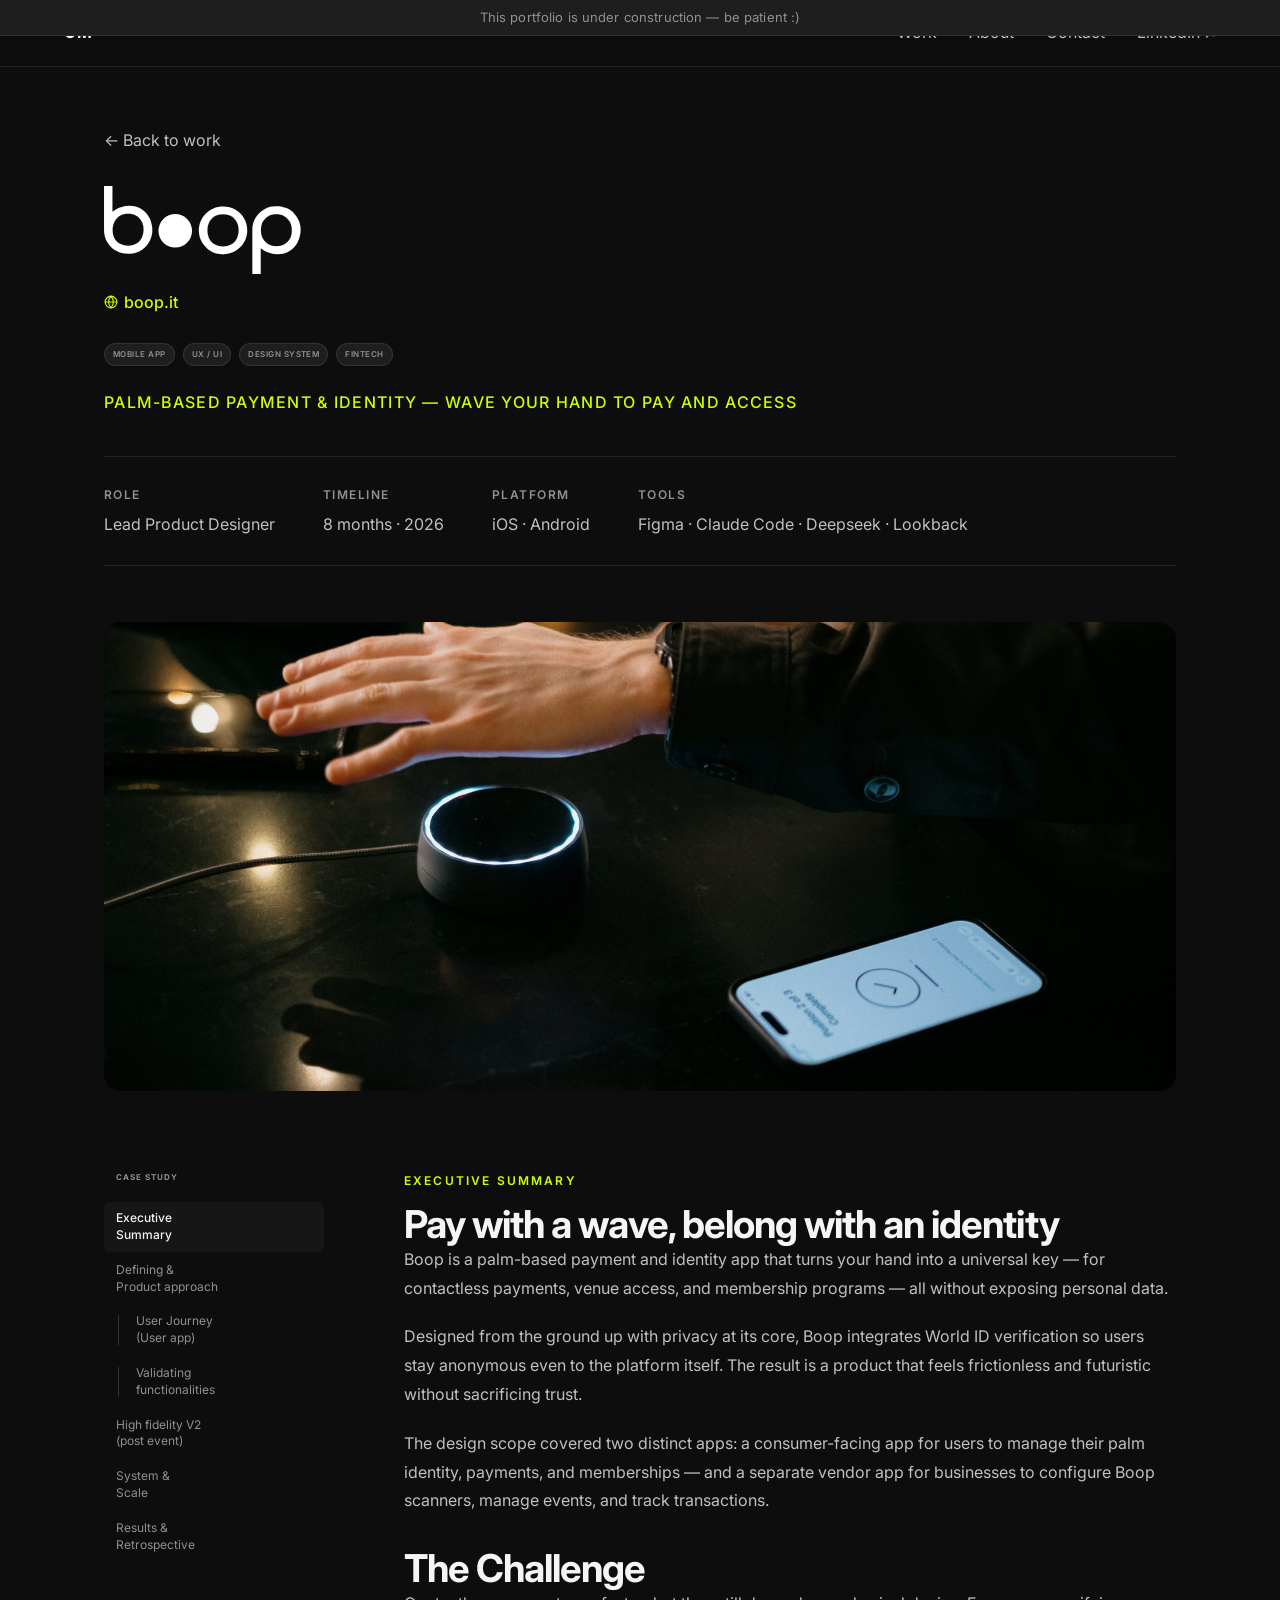
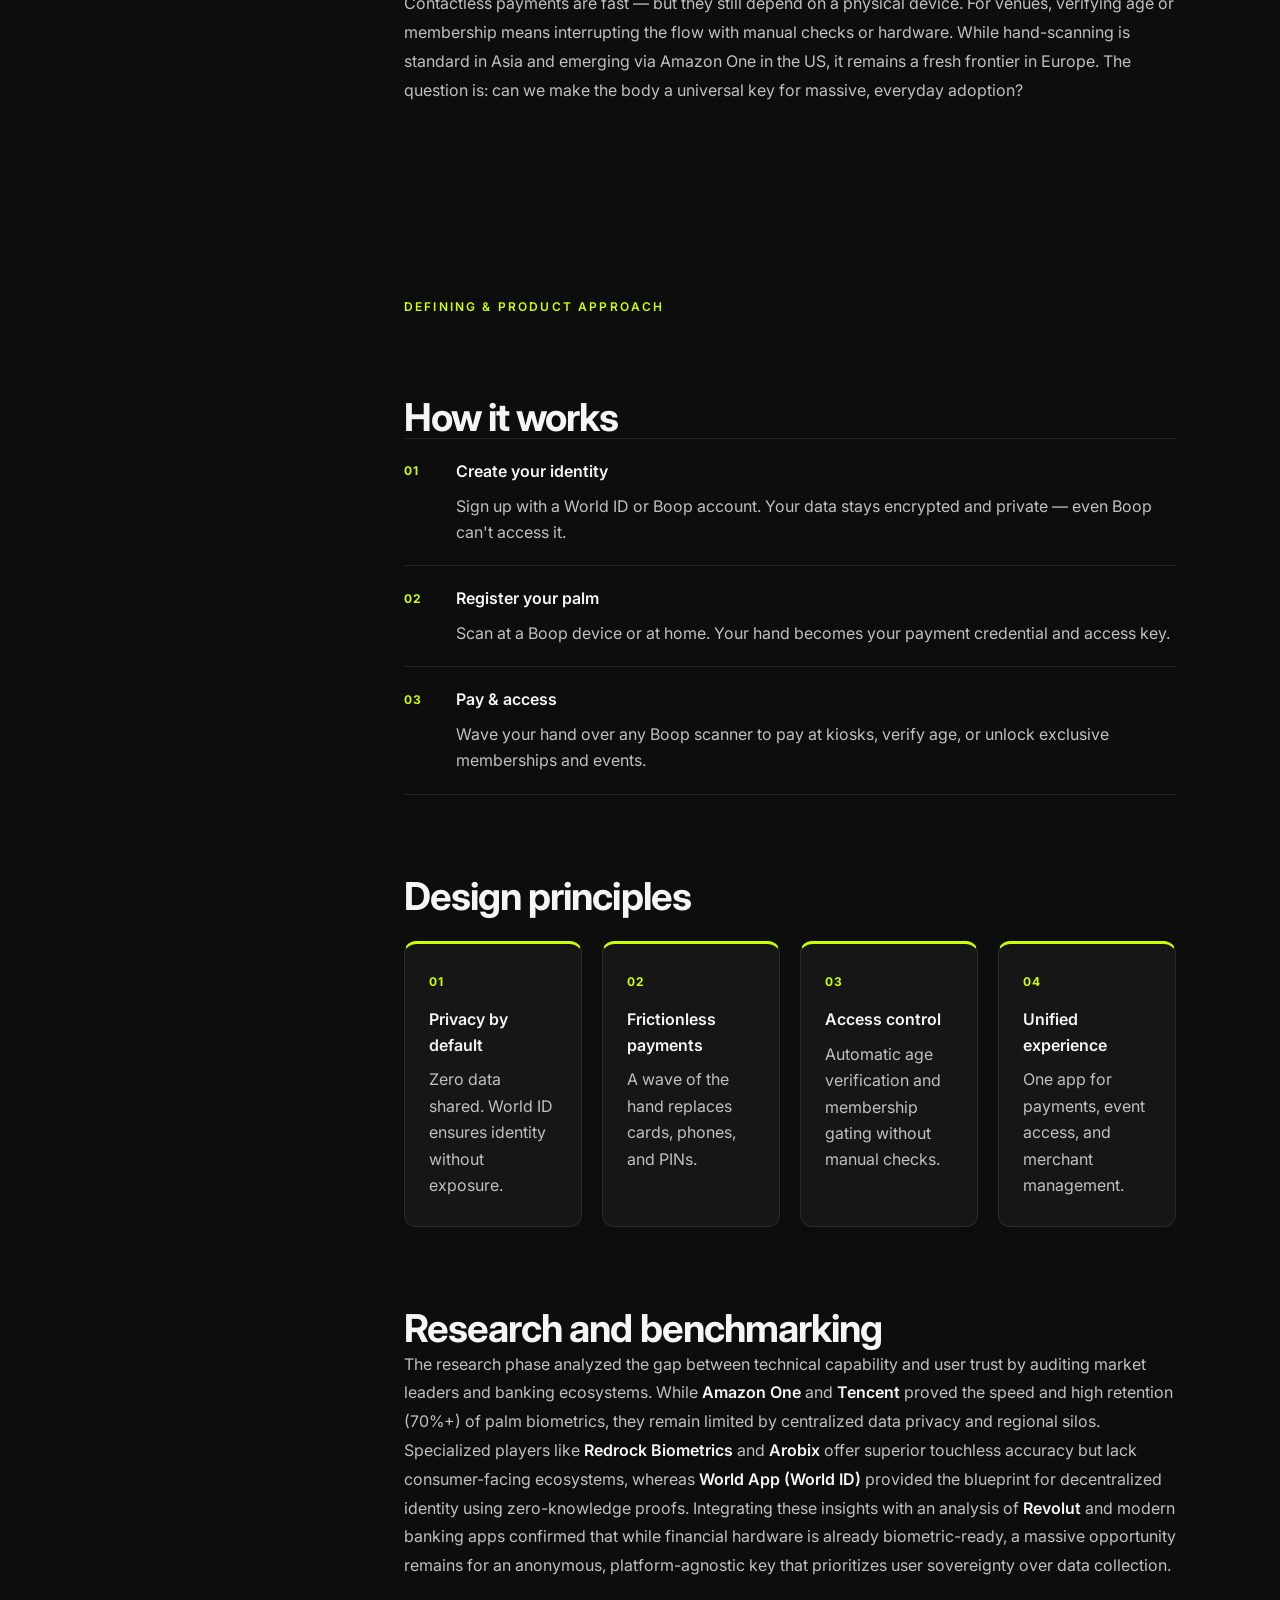
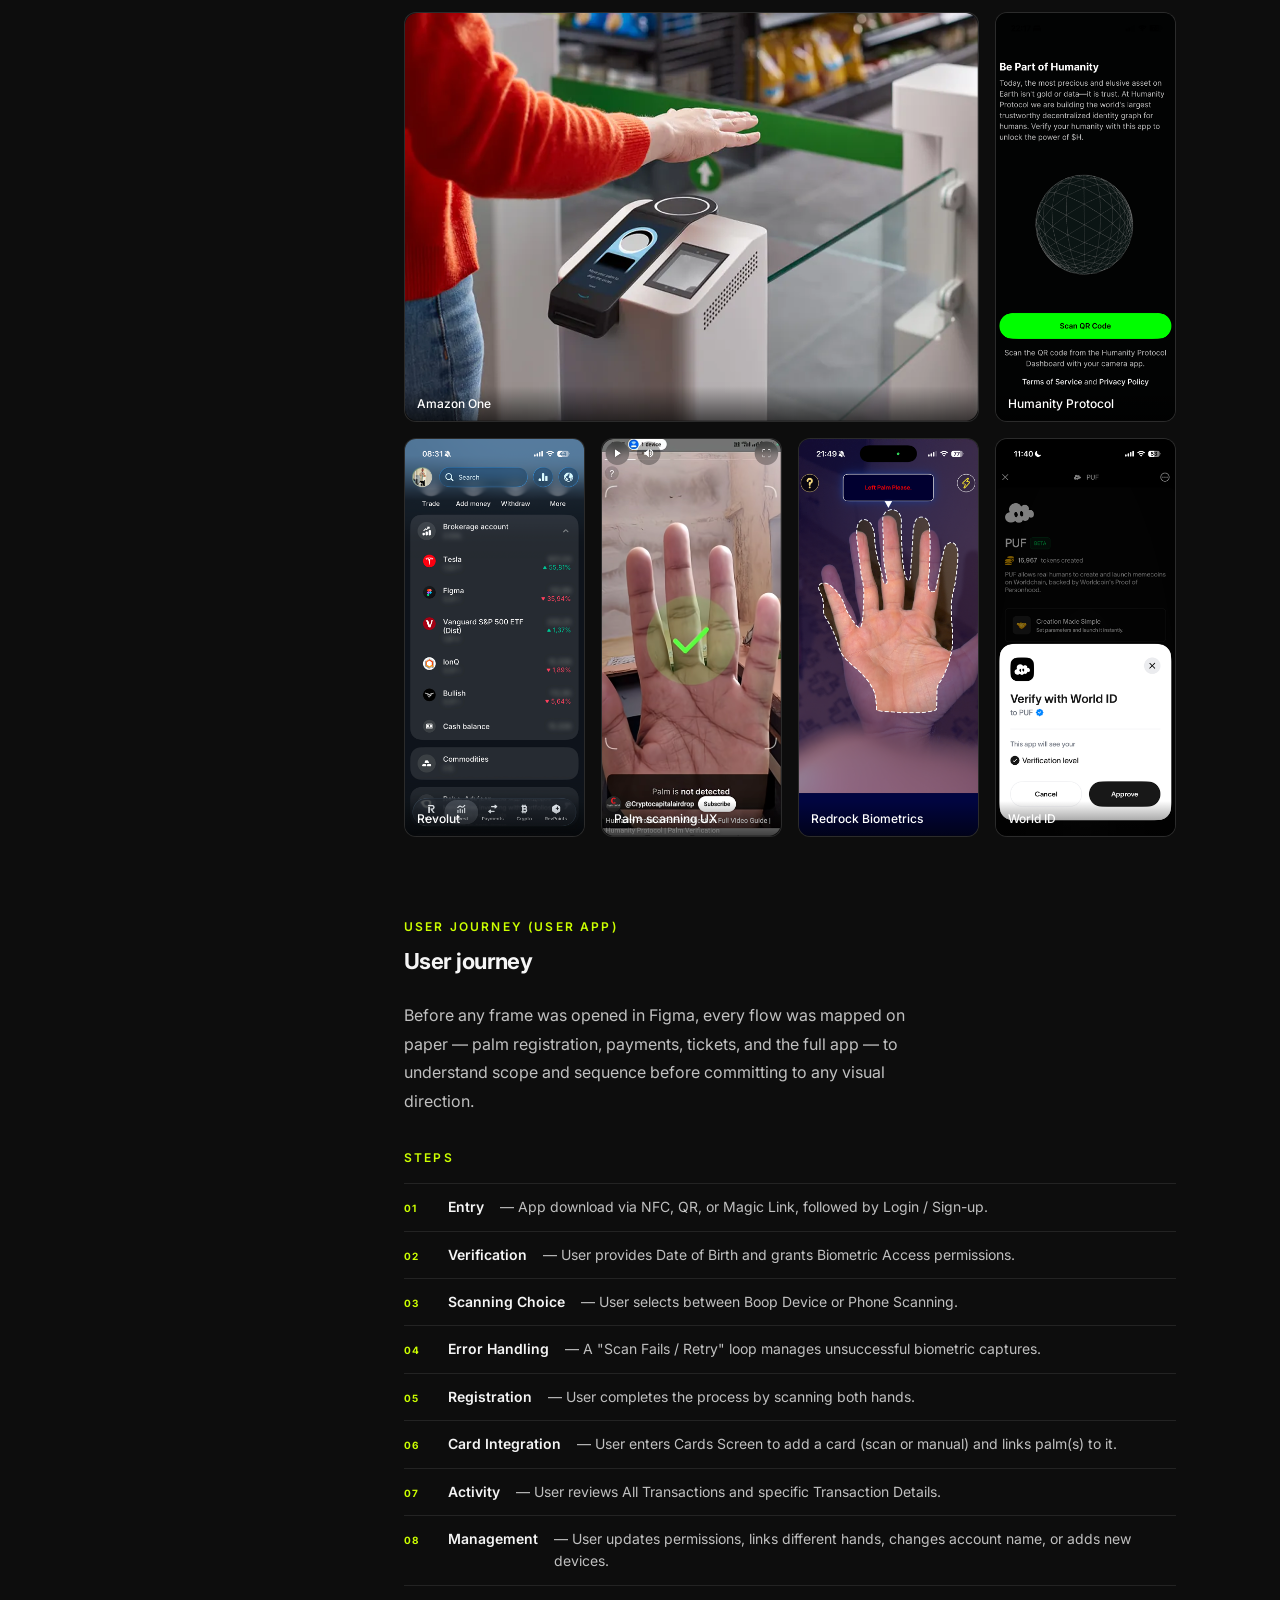
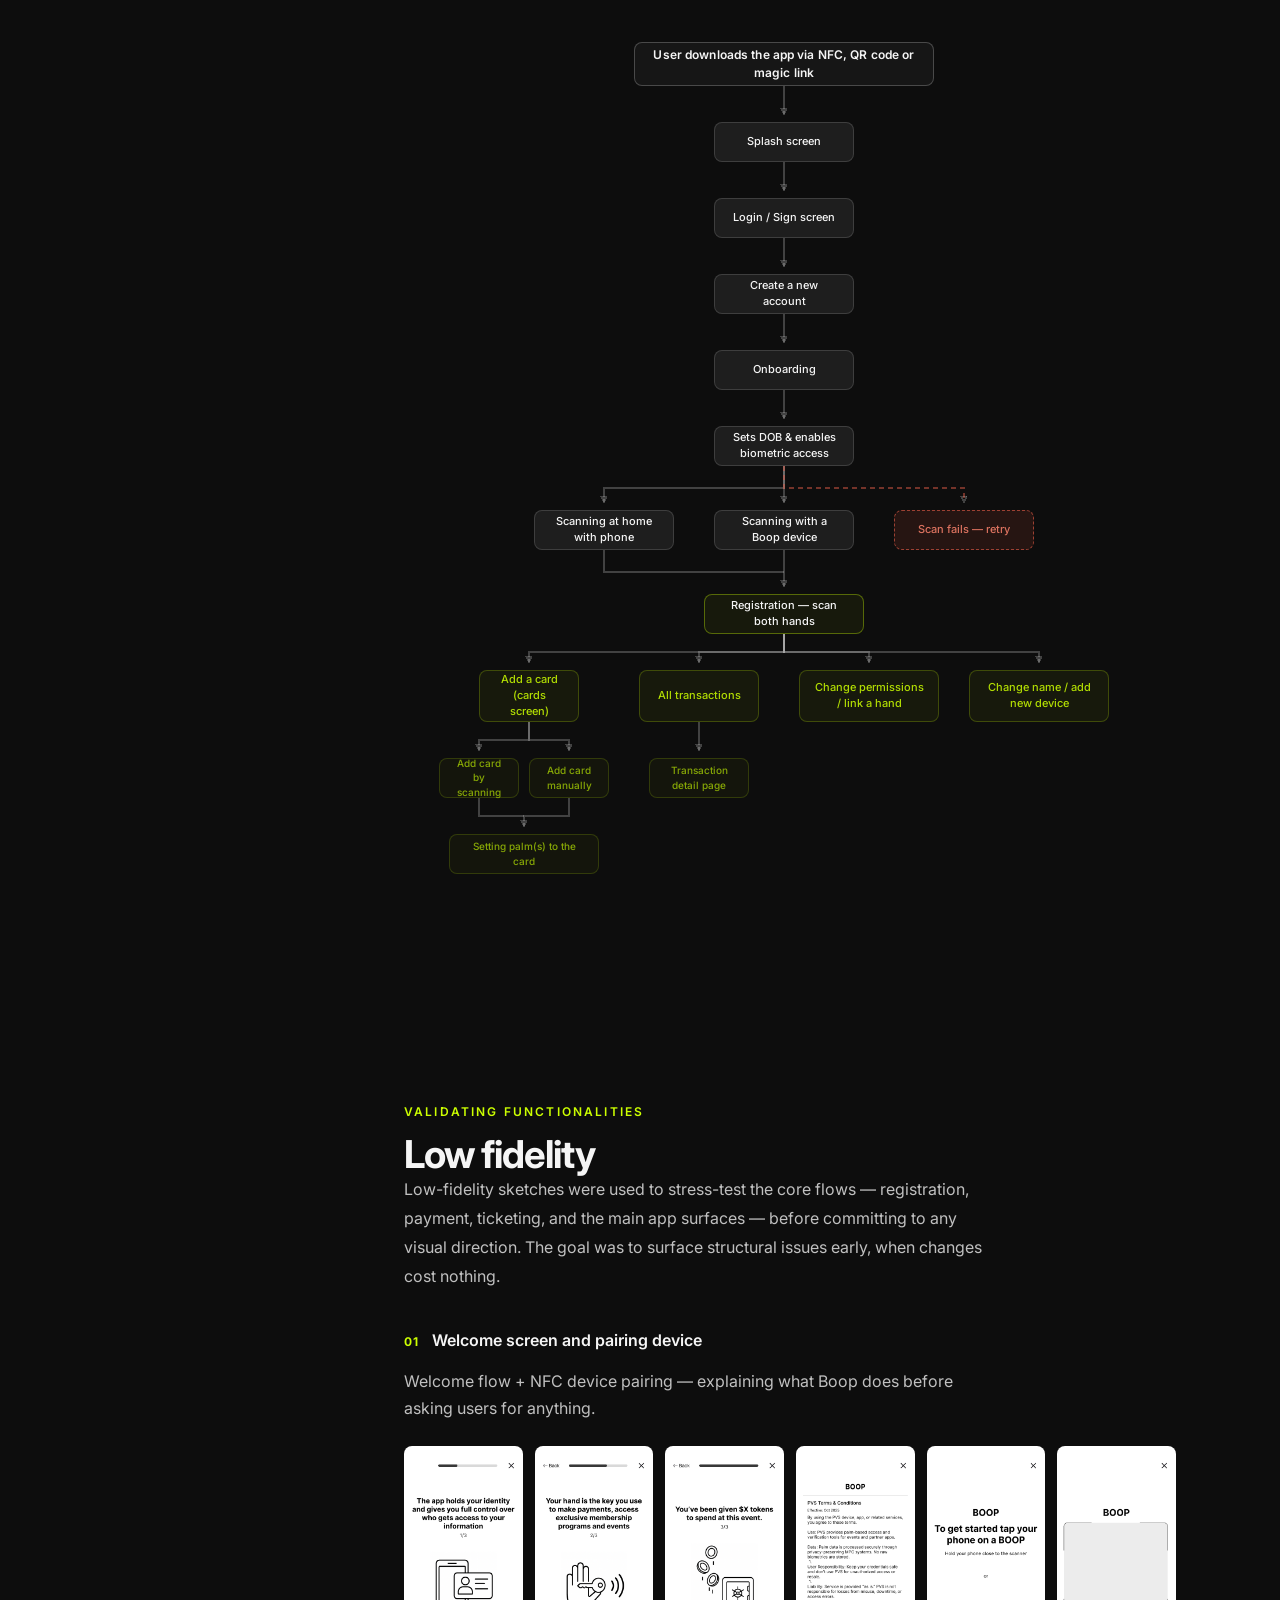
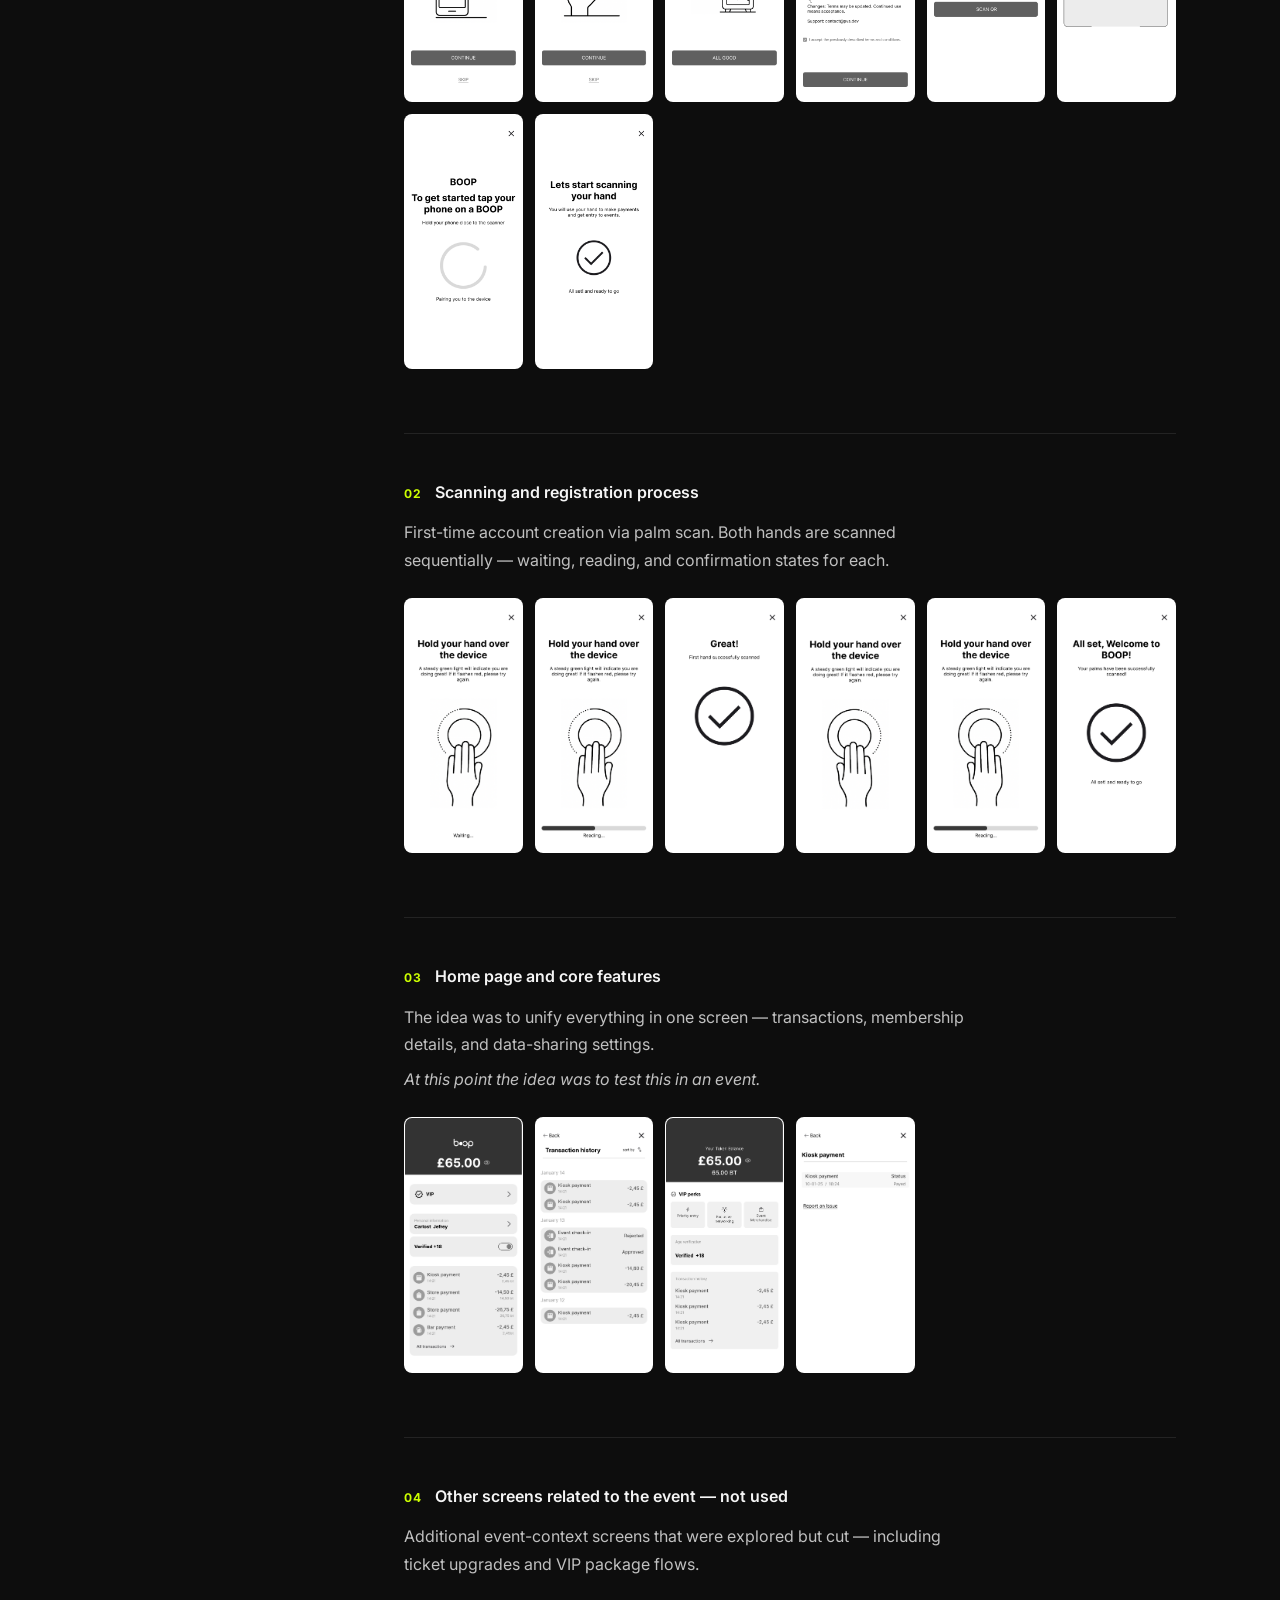
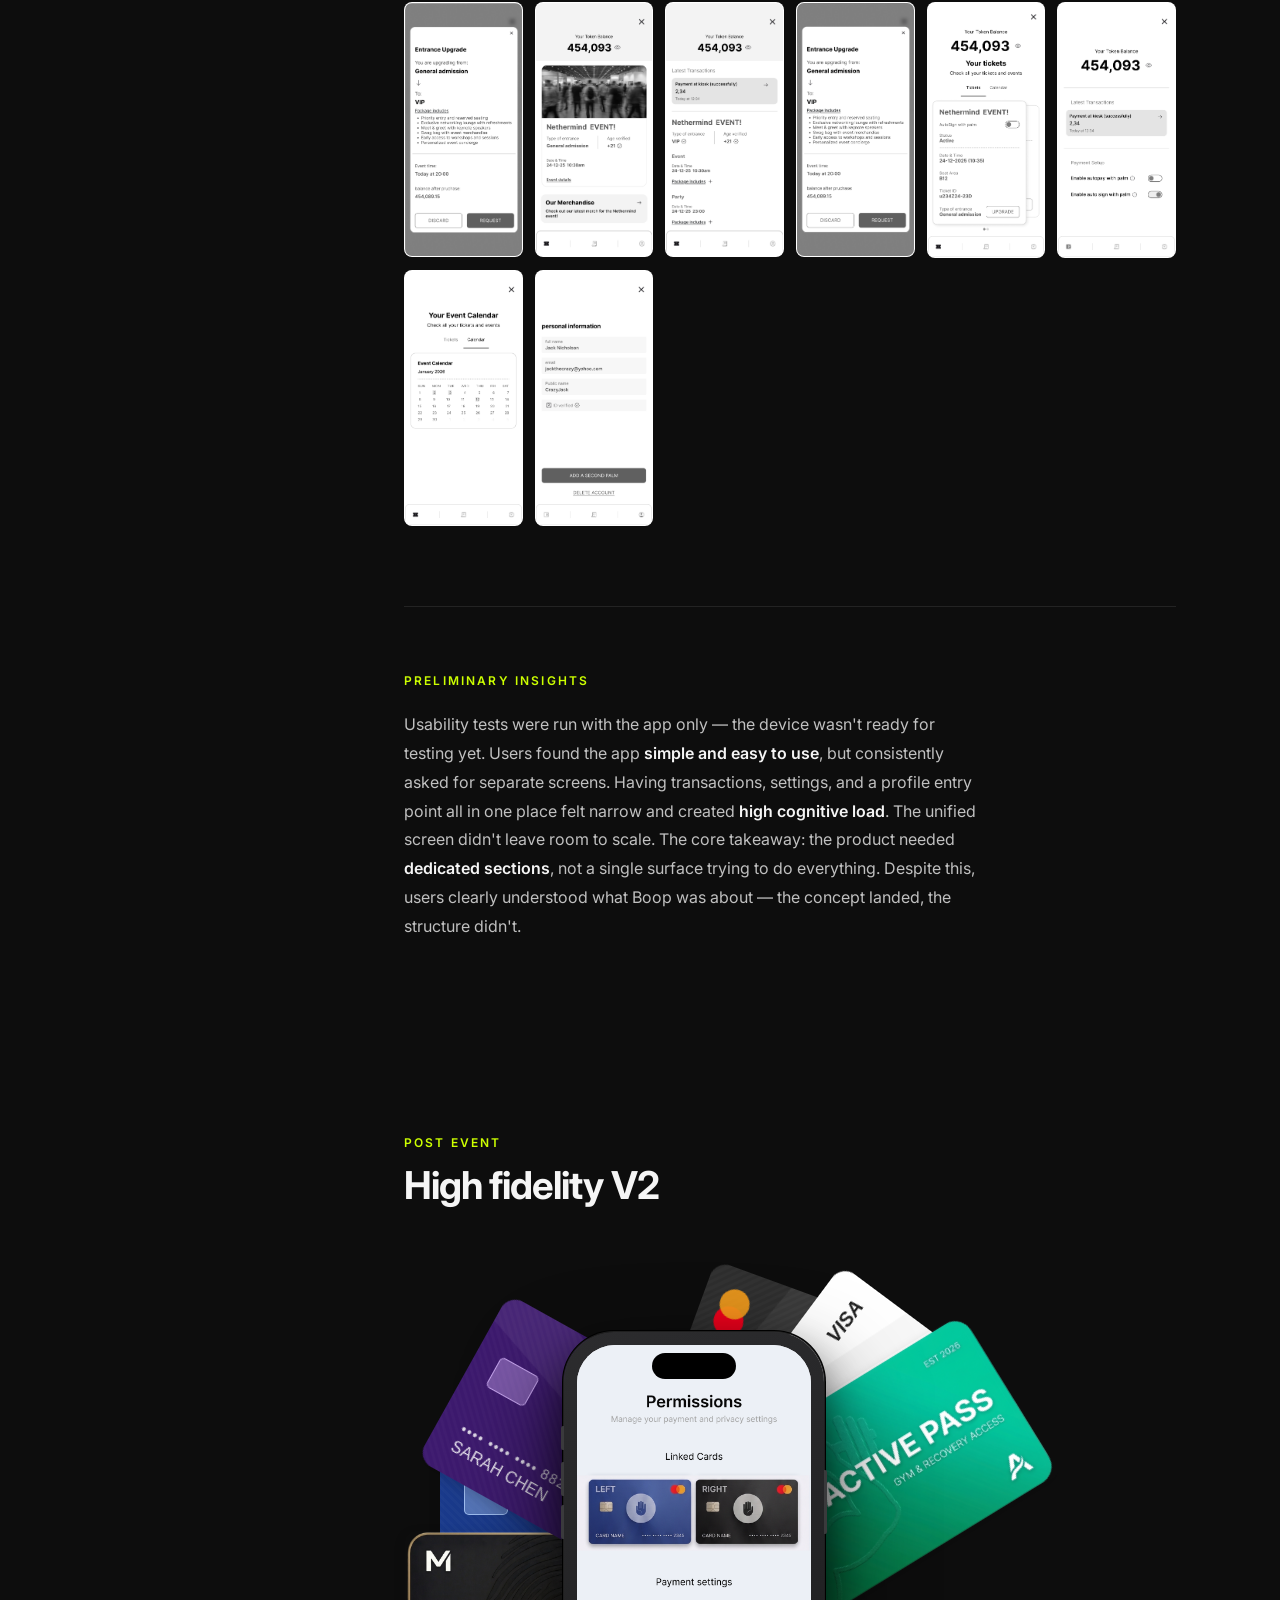
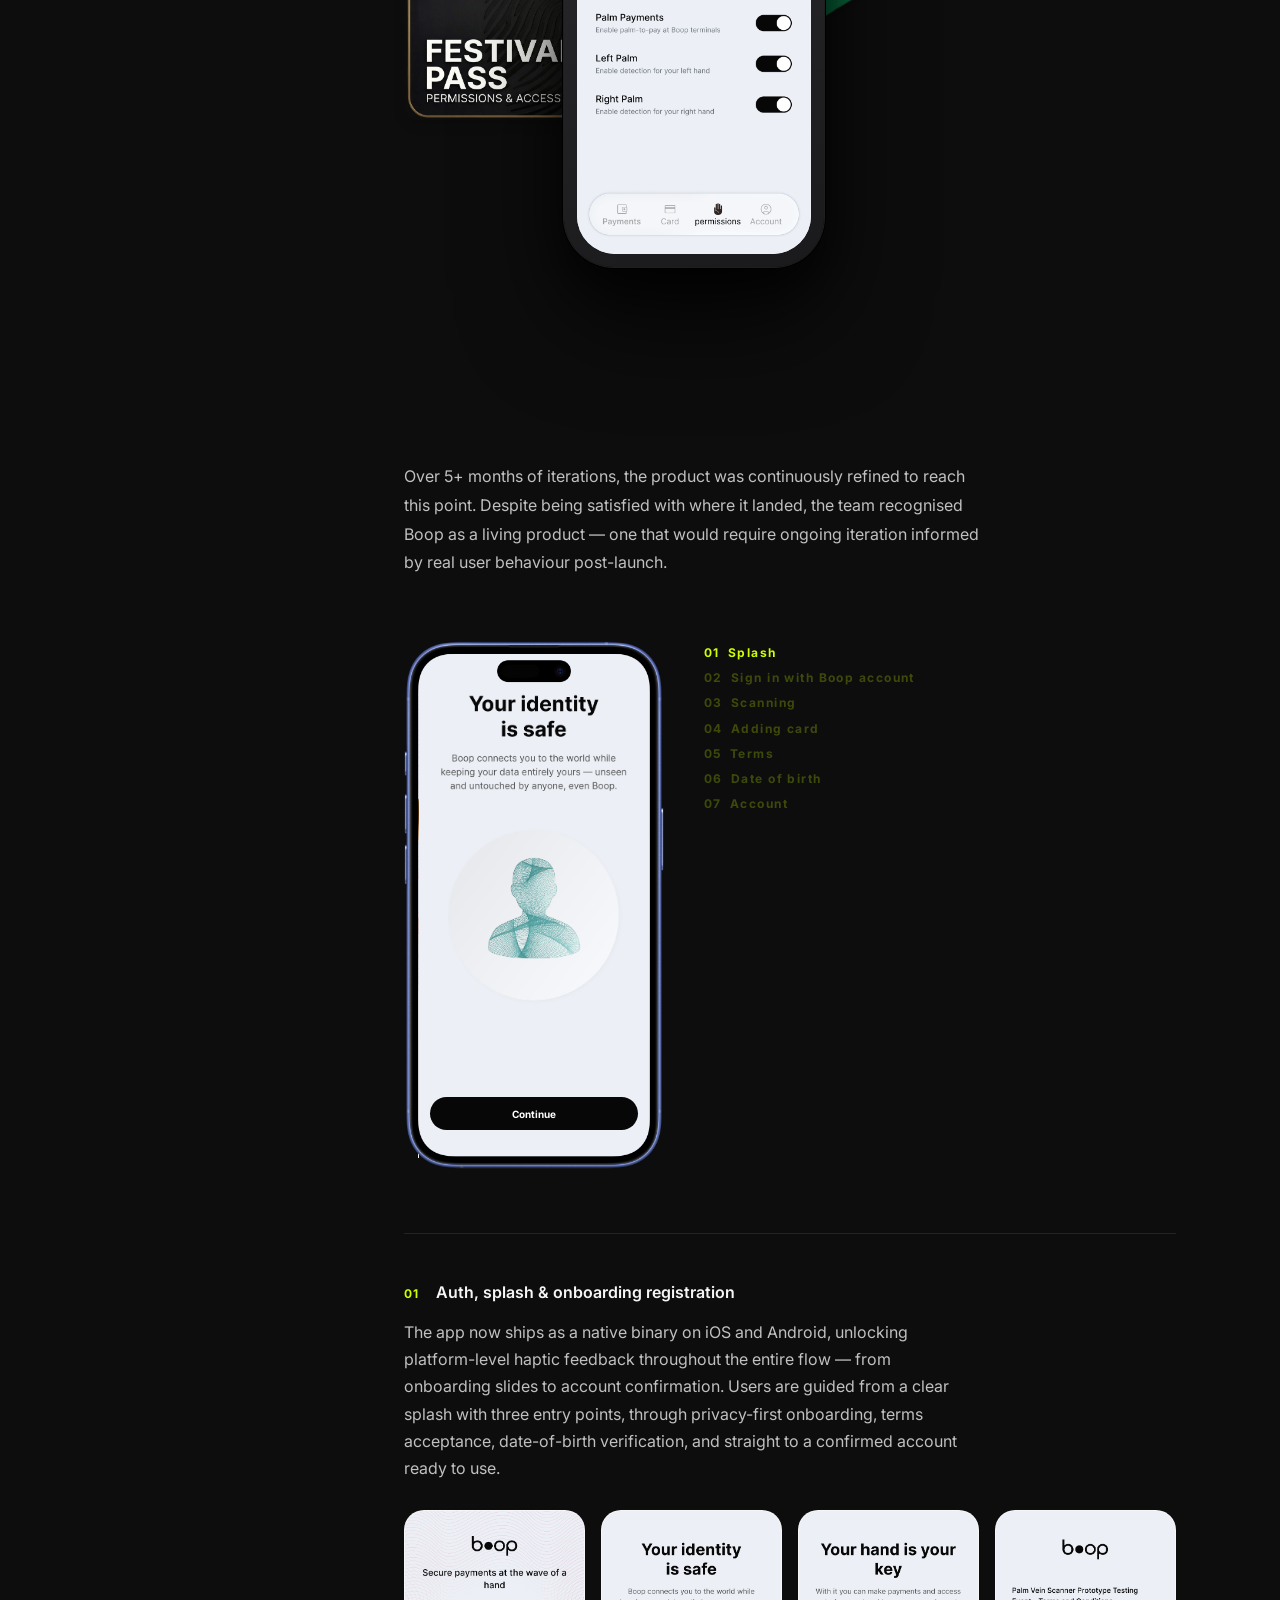
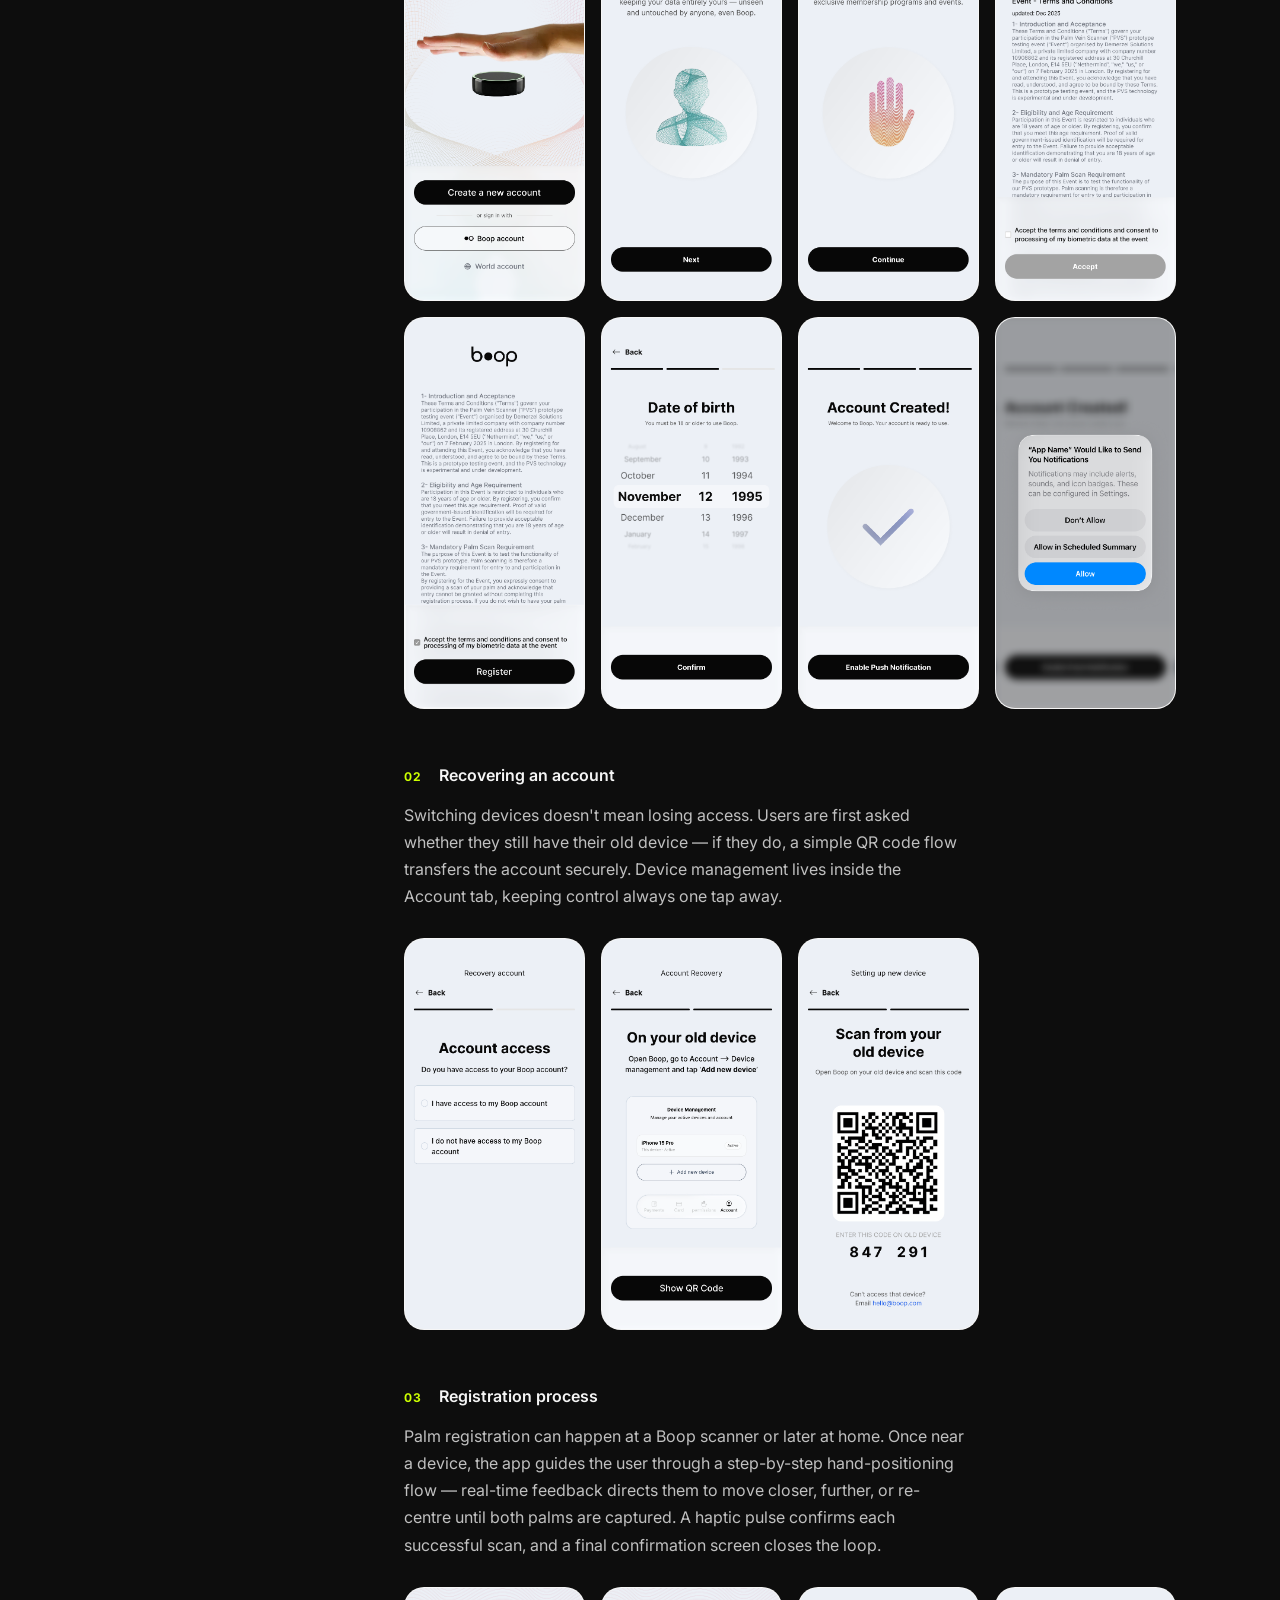
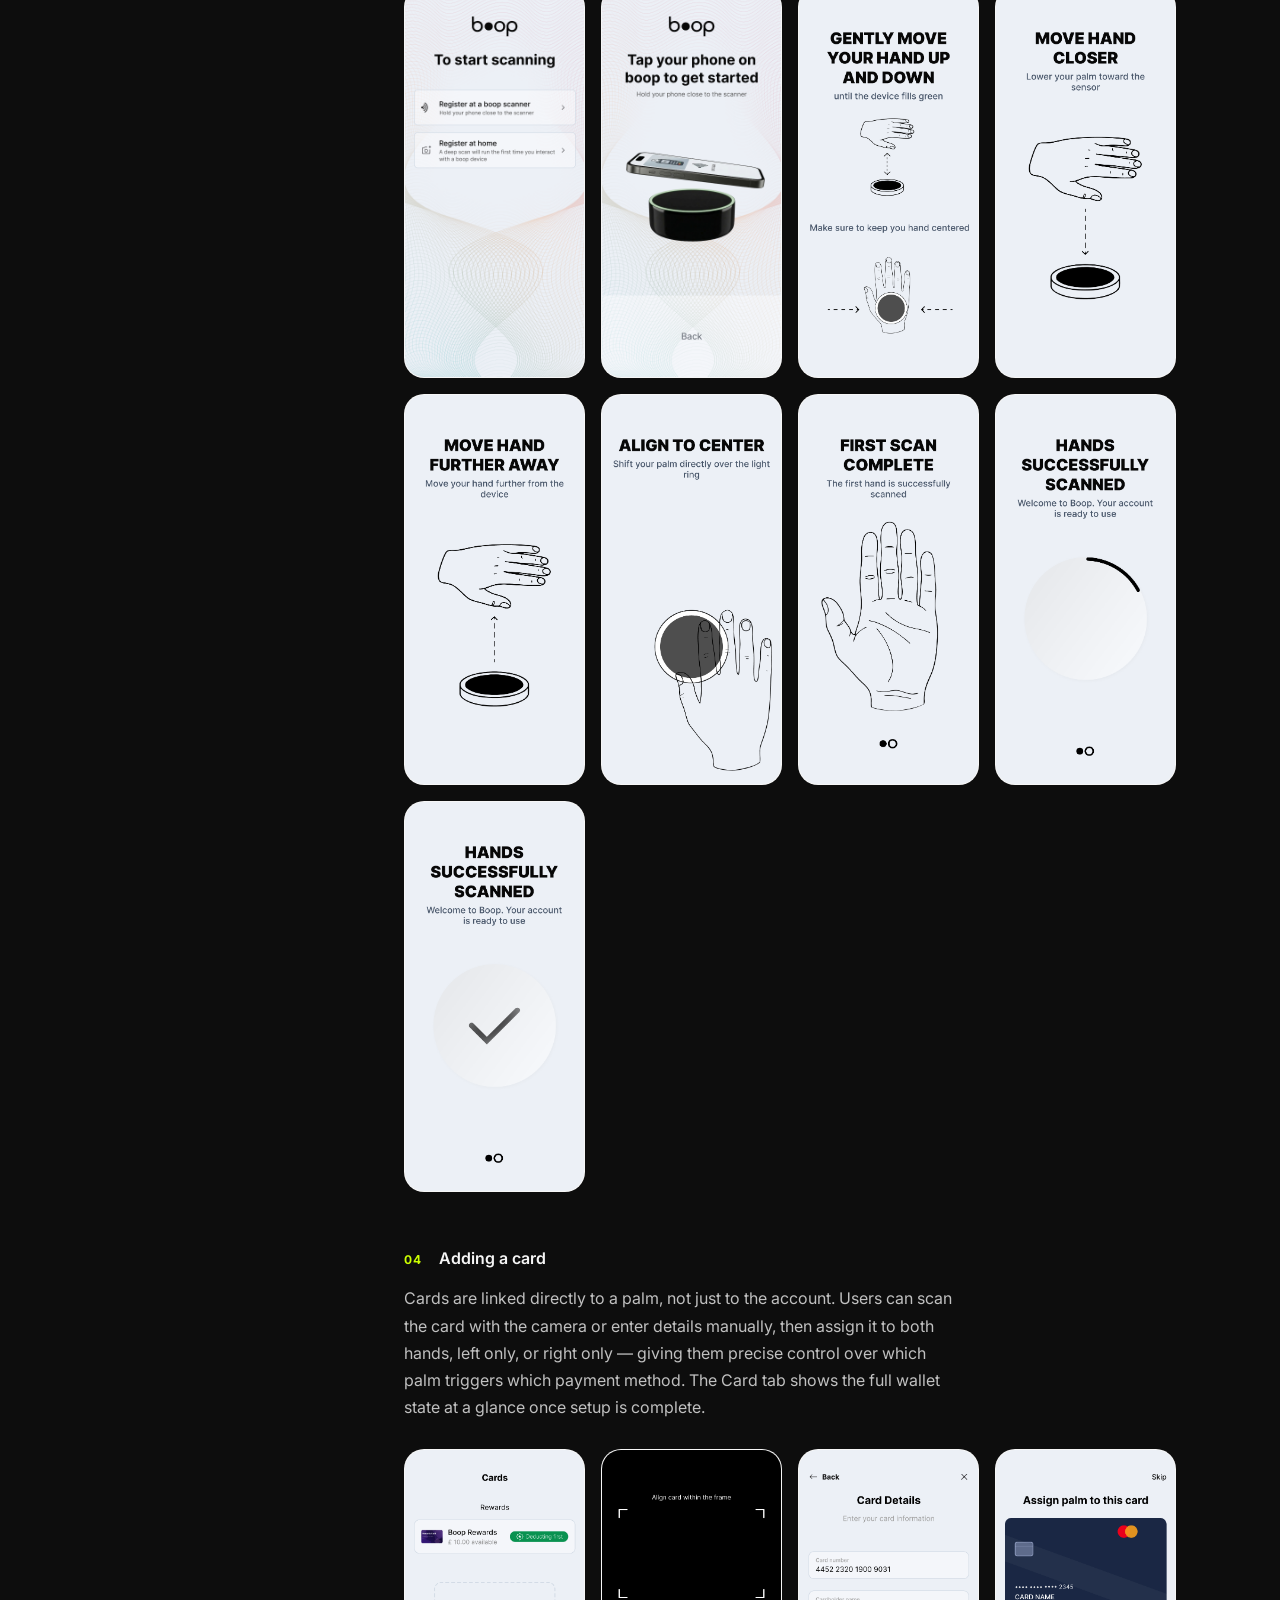
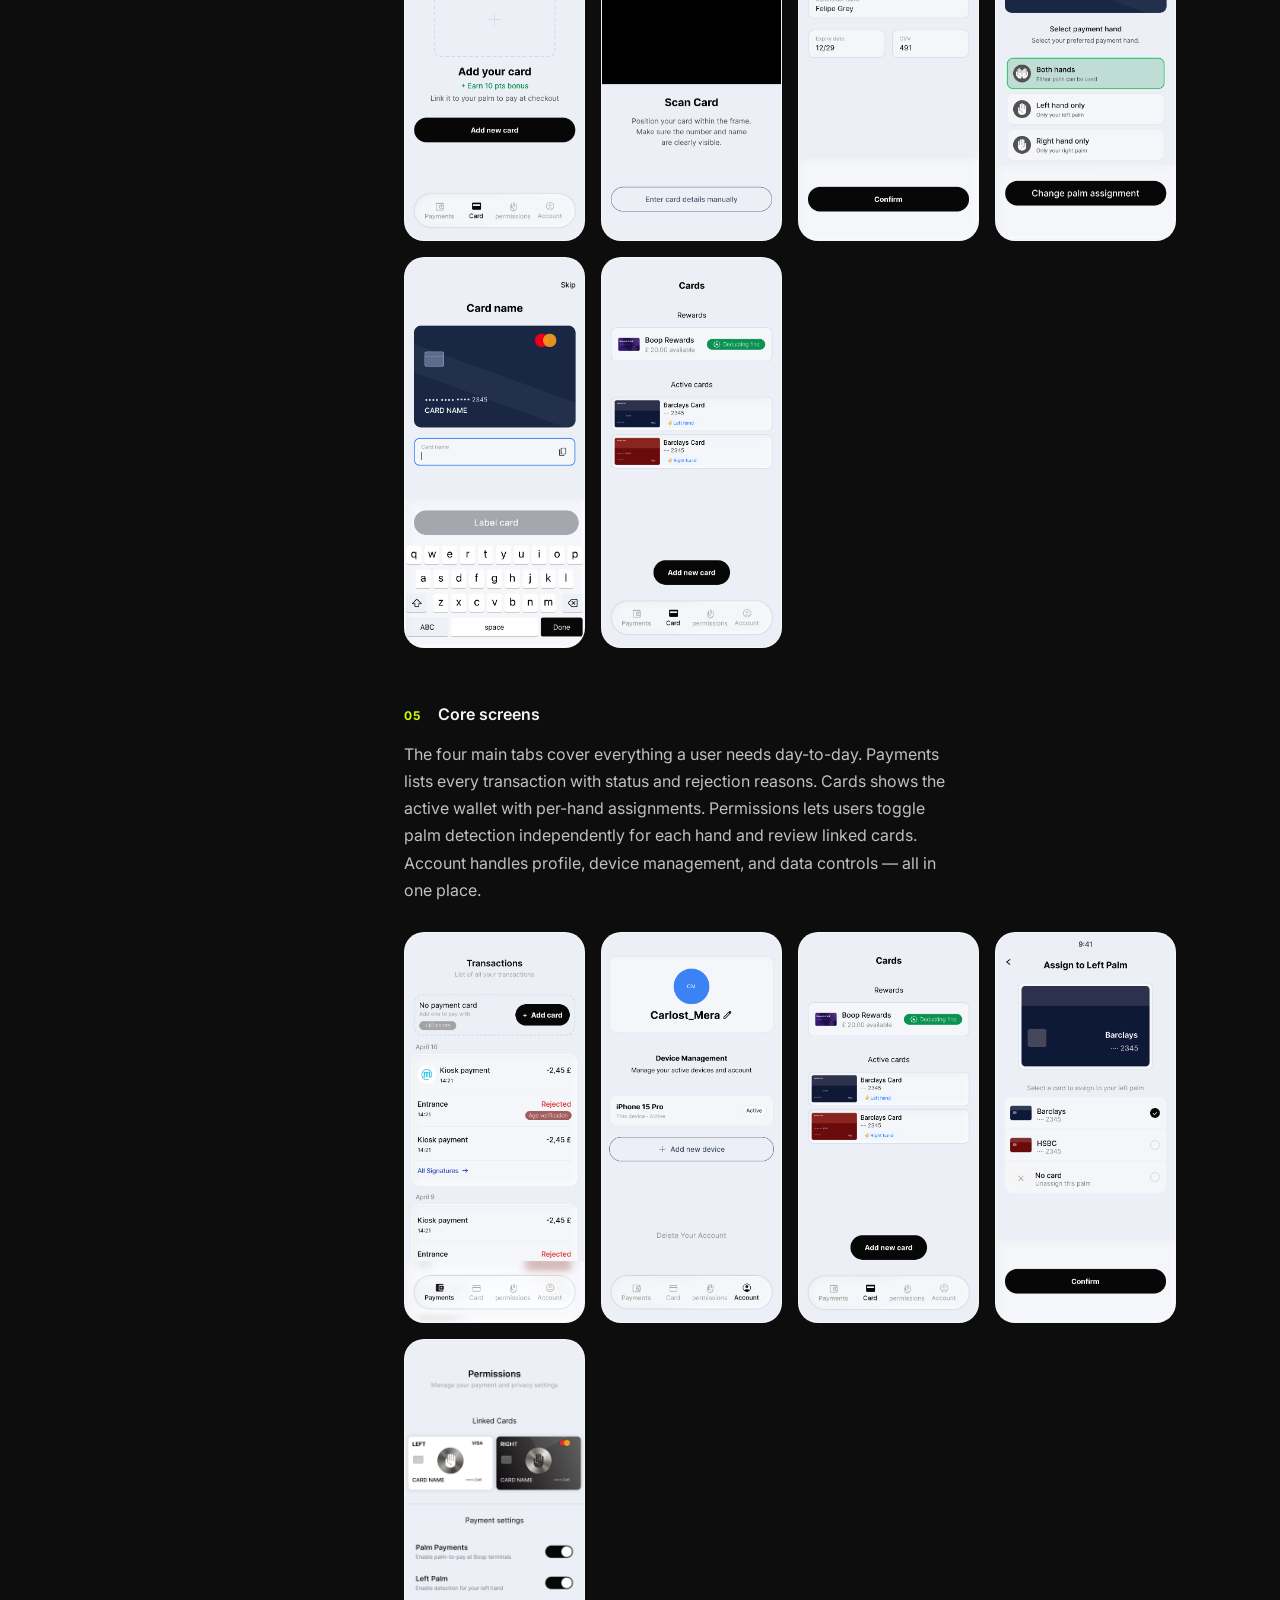
==== boop.html @ ec0670ef "Fix 01 Splash flow: move onboarding screens before scanning in carousel Screens 1-5 are now the regi" ====
<!DOCTYPE html>
<html lang="en">
<head>
<!-- Google tag (gtag.js) -->
<script async src="https://www.googletagmanager.com/gtag/js?id=G-E2T7YBM5FS"></script>
<script>
  window.dataLayer = window.dataLayer || [];
  function gtag(){dataLayer.push(arguments);}
  gtag('js', new Date());
  gtag('config', 'G-E2T7YBM5FS');
</script>
<!-- Google Tag Manager -->
<script>(function(w,d,s,l,i){w[l]=w[l]||[];w[l].push({'gtm.start':
new Date().getTime(),event:'gtm.js'});var f=d.getElementsByTagName(s)[0],
j=d.createElement(s),dl=l!='dataLayer'?'&l='+l:'';j.async=true;j.src=
'https://www.googletagmanager.com/gtm.js?id='+i+dl;f.parentNode.insertBefore(j,f);
})(window,document,'script','dataLayer','GTM-M5BDFLX8');</script>
<!-- End Google Tag Manager -->
  <meta charset="UTF-8">
  <meta name="viewport" content="width=device-width, initial-scale=1.0">
  <title>Boop — Carlos Mera</title>
  <meta name="description" content="Boop — Palm-based payment and identity app. Designed by Carlos Mera.">
  <link rel="preconnect" href="https://fonts.googleapis.com">
  <link rel="preconnect" href="https://fonts.gstatic.com" crossorigin>
  <link href="https://fonts.googleapis.com/css2?family=Inter:wght@300;400;500;600;700&display=swap" rel="stylesheet">
  <link rel="stylesheet" href="style.css">
  <link rel="stylesheet" href="project.css">
  <link rel="stylesheet" href="boop.css">
</head>
<body>
<!-- Google Tag Manager (noscript) -->
<noscript><iframe src="https://www.googletagmanager.com/ns.html?id=GTM-M5BDFLX8"
height="0" width="0" style="display:none;visibility:hidden"></iframe></noscript>
<!-- End Google Tag Manager (noscript) -->

  <div class="site-banner">This portfolio is under construction — be patient :)</div>

  <header class="nav" id="nav">
    <div class="nav__progress"><div class="nav__progress-fill" id="navProgress"></div></div>
    <div class="nav__inner">
      <a href="/" class="nav__logo">CM</a>
      <nav class="nav__links">
        <a href="/#work">Work</a>
        <a href="/#about">About</a>
        <a href="/#contact">Contact</a>
        <a href="https://www.linkedin.com/in/carlosmmera/" target="_blank" rel="noopener" class="nav__cta" data-ga-event="outbound_click" data-ga-label="LinkedIn" data-ga-category="nav">LinkedIn ↗</a>
      </nav>
    </div>
  </header>

  <main class="project">

    <!-- ─── HERO ─── -->
    <section class="proj-hero">
      <div class="proj-hero__inner">
        <a href="/#work" class="proj-back">← Back to work</a>
        <h1 class="proj-hero__title">
          <img src="boop-logo.svg" alt="Boop" style="height:clamp(3rem,7vw,5.5rem);width:auto;display:block">
        </h1>
        <a href="https://boop.it/" target="_blank" rel="noopener" class="proj-hero__site-link" data-ga-event="outbound_click" data-ga-label="boop.it" data-ga-category="case_study_cta"><svg width="14" height="14" viewBox="0 0 24 24" fill="none" stroke="currentColor" stroke-width="2" stroke-linecap="round" stroke-linejoin="round" aria-hidden="true"><circle cx="12" cy="12" r="10"/><line x1="2" y1="12" x2="22" y2="12"/><path d="M12 2a15.3 15.3 0 0 1 4 10 15.3 15.3 0 0 1-4 10 15.3 15.3 0 0 1-4-10 15.3 15.3 0 0 1 4-10z"/></svg>boop.it</a>
        <div class="proj-hero__meta">
          <span class="tag">Mobile App</span>
          <span class="tag">UX / UI</span>
          <span class="tag">Design System</span>
          <span class="tag">Fintech</span>
        </div>
        <p class="proj-hero__tagline">Palm-based payment & identity — wave your hand to pay and access</p>
        <div class="proj-hero__details">
          <div class="proj-detail">
            <span class="proj-detail__label">Role</span>
            <span class="proj-detail__value">Lead Product Designer</span>
          </div>
          <div class="proj-detail">
            <span class="proj-detail__label">Timeline</span>
            <span class="proj-detail__value">8 months · 2026</span>
          </div>
          <div class="proj-detail">
            <span class="proj-detail__label">Platform</span>
            <span class="proj-detail__value">iOS · Android</span>
          </div>
          <div class="proj-detail">
            <span class="proj-detail__label">Tools</span>
            <span class="proj-detail__value">Figma · Claude Code · Deepseek · Lookback</span>
          </div>
        </div>
      </div>

      <!-- Hero cover photo -->
      <div class="proj-hero__cover boop-hero-cover">
        <img src="boop-event.jpg" alt="Boop palm scanner in use" loading="eager">
      </div>
    </section>


    <!-- ═══════════════════════════════════════
         CASE STUDY — Sticky left nav + content
    ═══════════════════════════════════════ -->
    <div class="boop-case">

      <!-- Sticky left nav -->
      <nav class="boop-case__nav" id="boopNav">
        <p class="boop-case__nav-title">Case study</p>
        <a href="#bs-summary"  class="boop-case__nav-item active" data-s="bs-summary">Executive<br>Summary</a>
        <a href="#bs-problem"  class="boop-case__nav-item" data-s="bs-problem">Defining &amp;<br>Product approach</a>
        <a href="#bs-ia"       class="boop-case__nav-item boop-case__nav-item--sub" data-s="bs-ia">User Journey<br>(User app)</a>
        <a href="#bs-lofi"     class="boop-case__nav-item boop-case__nav-item--sub" data-s="bs-lofi">Validating<br>functionalities</a>

        <a href="#bs-hifi"     class="boop-case__nav-item" data-s="bs-hifi">High fidelity V2<br>(post event)</a>
        <a href="#bs-system"   class="boop-case__nav-item" data-s="bs-system">System &amp;<br>Scale</a>
        <a href="#bs-results"  class="boop-case__nav-item" data-s="bs-results">Results &amp;<br>Retrospective</a>
      </nav>

      <!-- Scrolling content -->
      <div class="boop-case__content">


        <!-- ─── 1. EXECUTIVE SUMMARY ─── -->
        <div id="bs-summary" class="boop-case__block">
          <p class="section__label">Executive Summary</p>
          <h2 class="proj-section__title">Pay with a wave, belong with an identity</h2>
          <p class="proj-text">Boop is a palm-based payment and identity app that turns your hand into a universal key — for contactless payments, venue access, and membership programs — all without exposing personal data.</p>
          <p class="proj-text">Designed from the ground up with privacy at its core, Boop integrates World ID verification so users stay anonymous even to the platform itself. The result is a product that feels frictionless and futuristic without sacrificing trust.</p>
          <p class="proj-text">The design scope covered two distinct apps: a consumer-facing app for users to manage their palm identity, payments, and memberships — and a separate vendor app for businesses to configure Boop scanners, manage events, and track transactions.</p>

          <h2 class="proj-section__title" style="margin-top:2rem">The Challenge</h2>
          <p class="proj-text">Contactless payments are fast — but they still depend on a physical device. For venues, verifying age or membership means interrupting the flow with manual checks or hardware. While hand-scanning is standard in Asia and emerging via Amazon One in the US, it remains a fresh frontier in Europe. The question is: can we make the body a universal key for massive, everyday adoption?</p>
        </div>


        <!-- ─── 2. PROBLEM & SUCCESS ─── -->
        <div id="bs-problem" class="boop-case__block">
          <p class="section__label">Defining &amp; Product approach</p>

          <div style="margin-top:5rem">
            <h2 class="proj-section__title">How it works</h2>
            <div class="boop-steps">
              <div class="boop-step">
                <span class="boop-step__num">01</span>
                <div>
                  <h4 class="boop-step__title">Create your identity</h4>
                  <p class="boop-step__body">Sign up with a World ID or Boop account. Your data stays encrypted and private — even Boop can't access it.</p>
                </div>
              </div>
              <div class="boop-step">
                <span class="boop-step__num">02</span>
                <div>
                  <h4 class="boop-step__title">Register your palm</h4>
                  <p class="boop-step__body">Scan at a Boop device or at home. Your hand becomes your payment credential and access key.</p>
                </div>
              </div>
              <div class="boop-step">
                <span class="boop-step__num">03</span>
                <div>
                  <h4 class="boop-step__title">Pay & access</h4>
                  <p class="boop-step__body">Wave your hand over any Boop scanner to pay at kiosks, verify age, or unlock exclusive memberships and events.</p>
                </div>
              </div>
            </div>
          </div>

          <div style="margin-top:5rem">
            <h2 class="proj-section__title">Design principles</h2>
            <div class="boop-venta-grid">
              <div class="boop-venta">
                <span class="boop-venta__num">01</span>
                <h4 class="boop-venta__title">Privacy by default</h4>
                <p class="boop-venta__desc">Zero data shared. World ID ensures identity without exposure.</p>
              </div>
              <div class="boop-venta">
                <span class="boop-venta__num">02</span>
                <h4 class="boop-venta__title">Frictionless payments</h4>
                <p class="boop-venta__desc">A wave of the hand replaces cards, phones, and PINs.</p>
              </div>
              <div class="boop-venta">
                <span class="boop-venta__num">03</span>
                <h4 class="boop-venta__title">Access control</h4>
                <p class="boop-venta__desc">Automatic age verification and membership gating without manual checks.</p>
              </div>
              <div class="boop-venta">
                <span class="boop-venta__num">04</span>
                <h4 class="boop-venta__title">Unified experience</h4>
                <p class="boop-venta__desc">One app for payments, event access, and merchant management.</p>
              </div>
            </div>
          </div>

          <div id="bs-strategy" style="margin-top:5rem">
          <h2 class="proj-section__title">Research and benchmarking</h2>

          <p class="proj-text">The research phase analyzed the gap between technical capability and user trust by auditing market leaders and banking ecosystems. While <strong>Amazon One</strong> and <strong>Tencent</strong> proved the speed and high retention (70%+) of palm biometrics, they remain limited by centralized data privacy and regional silos. Specialized players like <strong>Redrock Biometrics</strong> and <strong>Arobix</strong> offer superior touchless accuracy but lack consumer-facing ecosystems, whereas <strong>World App (World ID)</strong> provided the blueprint for decentralized identity using zero-knowledge proofs. Integrating these insights with an analysis of <strong>Revolut</strong> and modern banking apps confirmed that while financial hardware is already biometric-ready, a massive opportunity remains for an anonymous, platform-agnostic key that prioritizes user sovereignty over data collection.</p>

          <div class="boop-research-grid">
            <div class="boop-research-grid__item boop-research-grid__item--feature">
              <img src="research-amazon-one.png" alt="Amazon One palm scanner" loading="lazy">
              <span class="boop-research-grid__label">Amazon One</span>
            </div>
            <div class="boop-research-grid__item">
              <img src="research-humanity-protocol.png" alt="Humanity Protocol app" loading="lazy">
              <span class="boop-research-grid__label">Humanity Protocol</span>
            </div>
            <div class="boop-research-grid__item">
              <img src="research-revolut.png" alt="Revolut app" loading="lazy">
              <span class="boop-research-grid__label">Revolut</span>
            </div>
            <div class="boop-research-grid__item">
              <img src="research-palm-scan.png" alt="Palm verification" loading="lazy">
              <span class="boop-research-grid__label">Palm scanning UX</span>
            </div>
            <div class="boop-research-grid__item">
              <img src="research-redrock.png" alt="Redrock Biometrics" loading="lazy">
              <span class="boop-research-grid__label">Redrock Biometrics</span>
            </div>
            <div class="boop-research-grid__item">
              <img src="research-world-id.png" alt="World ID verification" loading="lazy">
              <span class="boop-research-grid__label">World ID</span>
            </div>
          </div>

          <div id="bs-ia" style="margin-top:5rem">
            <p class="section__label">User Journey (User app)</p>
            <h3 class="proj-section__title" style="font-size:1.375rem;margin-bottom:1.75rem">User journey</h3>
            <p class="proj-text" style="max-width:540px;margin-bottom:2rem">Before any frame was opened in Figma, every flow was mapped on paper — palm registration, payments, tickets, and the full app — to understand scope and sequence before committing to any visual direction.</p>
            <p class="section__label" style="margin-bottom:1rem">Steps</p>
            <ol class="boop-ia-steps">
              <li><strong>Entry</strong> — App download via NFC, QR, or Magic Link, followed by Login / Sign-up.</li>
              <li><strong>Verification</strong> — User provides Date of Birth and grants Biometric Access permissions.</li>
              <li><strong>Scanning Choice</strong> — User selects between Boop Device or Phone Scanning.</li>
              <li><strong>Error Handling</strong> — A "Scan Fails / Retry" loop manages unsuccessful biometric captures.</li>
              <li><strong>Registration</strong> — User completes the process by scanning both hands.</li>
              <li><strong>Card Integration</strong> — User enters Cards Screen to add a card (scan or manual) and links palm(s) to it.</li>
              <li><strong>Activity</strong> — User reviews All Transactions and specific Transaction Details.</li>
              <li><strong>Management</strong> — User updates permissions, links different hands, changes account name, or adds new devices.</li>
            </ol>
            <div class="boop-ia-diagram">
              <div class="boop-ia-canvas">
                <!-- SVG connector layer -->
                <svg class="boop-ia-svg" viewBox="0 0 760 868" xmlns="http://www.w3.org/2000/svg" shape-rendering="crispEdges" aria-hidden="true">
                  <defs>
                    <marker id="ia-arr" markerWidth="8" markerHeight="8" refX="6" refY="3" orient="auto" markerUnits="userSpaceOnUse">
                      <path d="M0,0 L6,3 L0,6 Z" fill="rgba(255,255,255,0.38)"/>
                    </marker>
                    <marker id="ia-arr-err" markerWidth="8" markerHeight="8" refX="6" refY="3" orient="auto" markerUnits="userSpaceOnUse">
                      <path d="M0,0 L6,3 L0,6 Z" fill="rgba(220,90,70,0.7)"/>
                    </marker>
                  </defs>
                  <!-- Main flow -->
                  <path d="M380,60 V88"/>
                  <path d="M380,136 V164"/>
                  <path d="M380,212 V240"/>
                  <path d="M380,288 V316"/>
                  <path d="M380,364 V392"/>
                  <!-- Biometric → scan branches -->
                  <path d="M380,440 V462 H200 V476"/>
                  <path d="M380,440 V476"/>
                  <path class="ia-connector--error" d="M380,440 V462 H560 V476"/>
                  <!-- Phone merges back to trunk → Registration -->
                  <path class="ia-no-marker" d="M200,524 V546 H380"/>
                  <path d="M380,524 V560"/>
                  <!-- Registration → 4 feature areas -->
                  <path d="M380,608 V626 H125 V636"/>
                  <path d="M380,608 V626 H295 V636"/>
                  <path d="M380,608 V626 H465 V636"/>
                  <path d="M380,608 V626 H635 V636"/>
                  <!-- Add card sub-branches -->
                  <path d="M125,696 V714 H75 V724"/>
                  <path d="M125,696 V714 H165 V724"/>
                  <!-- Transaction detail -->
                  <path d="M295,696 V724"/>
                  <!-- Scan + Manual converge → Link palm -->
                  <path class="ia-no-marker" d="M75,772 V790 H120"/>
                  <path d="M165,772 V790 H120 V800"/>
                </svg>

                <!-- Nodes -->
                <div class="ia-node ia-node--entry" style="left:230px;top:16px;width:300px;height:44px">
                  User downloads the app via NFC, QR code or magic link
                </div>
                <div class="ia-node" style="left:310px;top:96px;width:140px;height:40px">Splash screen</div>
                <div class="ia-node" style="left:310px;top:172px;width:140px;height:40px">Login / Sign screen</div>
                <div class="ia-node" style="left:310px;top:248px;width:140px;height:40px">Create a new account</div>
                <div class="ia-node" style="left:310px;top:324px;width:140px;height:40px">Onboarding</div>
                <div class="ia-node" style="left:310px;top:400px;width:140px;height:40px">Sets DOB & enables biometric access</div>
                <!-- Scan methods -->
                <div class="ia-node" style="left:130px;top:484px;width:140px;height:40px">Scanning at home with phone</div>
                <div class="ia-node" style="left:310px;top:484px;width:140px;height:40px">Scanning with a Boop device</div>
                <div class="ia-node ia-node--error" style="left:490px;top:484px;width:140px;height:40px">Scan fails — retry</div>
                <!-- Registration milestone -->
                <div class="ia-node ia-node--highlight" style="left:300px;top:568px;width:160px;height:40px">Registration — scan both hands</div>
                <!-- 4 core features -->
                <div class="ia-node ia-node--feature" style="left:75px;top:644px;width:100px;height:52px">Add a card (cards screen)</div>
                <div class="ia-node ia-node--feature" style="left:235px;top:644px;width:120px;height:52px">All transactions</div>
                <div class="ia-node ia-node--feature" style="left:395px;top:644px;width:140px;height:52px">Change permissions / link a hand</div>
                <div class="ia-node ia-node--feature" style="left:565px;top:644px;width:140px;height:52px">Change name / add new device</div>
                <!-- Add card sub-nodes -->
                <div class="ia-node ia-node--feature ia-node--sub" style="left:35px;top:732px;width:80px;height:40px">Add card by scanning</div>
                <div class="ia-node ia-node--feature ia-node--sub" style="left:125px;top:732px;width:80px;height:40px">Add card manually</div>
                <!-- Transaction detail -->
                <div class="ia-node ia-node--feature ia-node--sub" style="left:245px;top:732px;width:100px;height:40px">Transaction detail page</div>
                <!-- Palm linking -->
                <div class="ia-node ia-node--feature ia-node--sub" style="left:45px;top:808px;width:150px;height:40px">Setting palm(s) to the card</div>
              </div>
            </div>
          </div>

          </div><!-- /bs-strategy -->
        </div><!-- /bs-problem -->


        <!-- ─── LOW FIDELITY ─── -->
        <div id="bs-lofi" class="boop-case__block">
          <p class="section__label">Validating functionalities</p>
          <h2 class="proj-section__title">Low fidelity</h2>

          <p class="proj-text" style="max-width:580px;margin-bottom:2.5rem">Low-fidelity sketches were used to stress-test the core flows — registration, payment, ticketing, and the main app surfaces — before committing to any visual direction. The goal was to surface structural issues early, when changes cost nothing.</p>

          <div class="boop-first-approach">

            <div class="boop-sketch-item">
              <div class="boop-sketch-item__header">
                <span class="boop-sketch-sec__num">01</span>
                <h4 class="boop-sketch-sec__name">Welcome screen and pairing device</h4>
              </div>
              <p class="boop-sketch-item__desc" style="margin-bottom:1.5rem">Welcome flow + NFC device pairing — explaining what Boop does before asking users for anything.</p>
              <div class="boop-screen-grid">
                <img src="lofi-welcome-1.png"     alt="Welcome screen 1/3"        loading="lazy">
                <img src="lofi-welcome-2.png"     alt="Welcome screen 2/3"        loading="lazy">
                <img src="lofi-welcome-3.png"     alt="Welcome screen 3/3"        loading="lazy">
                <img src="lofi-tc.png"            alt="Terms & Conditions"        loading="lazy">
                <img src="lofi-pairing-1.png"     alt="Tap phone on Boop device"  loading="lazy">
                <img src="lofi-pairing-2.png"     alt="Pairing in progress"       loading="lazy">
                <img src="lofi-pairing-3.png"     alt="Pairing — scanning prompt" loading="lazy">
                <img src="lofi-pairing-done.png"  alt="All set and ready to go"   loading="lazy">
              </div>
            </div>

            <div class="boop-sketch-item">
              <div class="boop-sketch-item__header">
                <span class="boop-sketch-sec__num">02</span>
                <h4 class="boop-sketch-sec__name">Scanning and registration process</h4>
              </div>
              <p class="boop-sketch-item__desc" style="margin-bottom:1.5rem">First-time account creation via palm scan. Both hands are scanned sequentially — waiting, reading, and confirmation states for each.</p>
              <div class="boop-screen-grid">
                <img src="lofi-scan1-waiting.png"  alt="First hand — waiting"    loading="lazy">
                <img src="lofi-scan1-reading.png"  alt="First hand — reading"    loading="lazy">
                <img src="lofi-scan1-done.png"     alt="First hand — done"       loading="lazy">
                <img src="lofi-scan2-waiting.png"  alt="Second hand — waiting"   loading="lazy">
                <img src="lofi-scan2-reading.png"  alt="Second hand — reading"   loading="lazy">
                <img src="lofi-scan2-done.png"     alt="Both palms scanned"      loading="lazy">
              </div>
            </div>

            <div class="boop-sketch-item">
              <div class="boop-sketch-item__header">
                <span class="boop-sketch-sec__num">03</span>
                <h4 class="boop-sketch-sec__name">Home page and core features</h4>
              </div>
              <p class="boop-sketch-item__desc" style="margin-bottom:0.5rem">The idea was to unify everything in one screen — transactions, membership details, and data-sharing settings.</p>
              <p class="boop-sketch-item__desc" style="font-style:italic;margin-bottom:1.5rem">At this point the idea was to test this in an event.</p>
              <div class="boop-screen-grid">
                <img src="lofi-home-1.png" alt="Home — unified screen"       loading="lazy">
                <img src="lofi-home-2.png" alt="Transaction history"         loading="lazy">
                <img src="lofi-home-3.png" alt="Home — token balance & VIP"  loading="lazy">
                <img src="lofi-home-4.png" alt="Kiosk payment detail"        loading="lazy">
              </div>
            </div>

            <div class="boop-sketch-item">
              <div class="boop-sketch-item__header">
                <span class="boop-sketch-sec__num">04</span>
                <h4 class="boop-sketch-sec__name">Other screens related to the event — not used</h4>
              </div>
              <p class="boop-sketch-item__desc" style="margin-bottom:1.5rem">Additional event-context screens that were explored but cut — including ticket upgrades and VIP package flows.</p>
              <div class="boop-screen-grid">
                <img src="lofi-other-1.png" alt="Entrance upgrade modal"          loading="lazy">
                <img src="lofi-other-2.png" alt="Nethermind event — general view" loading="lazy">
                <img src="lofi-other-3.png" alt="Nethermind event — VIP + party"  loading="lazy">
                <img src="lofi-other-4.png" alt="Entrance upgrade — VIP details"  loading="lazy">
                <img src="lofi-other-5.png" alt="Your tickets"                    loading="lazy">
                <img src="lofi-other-6.png" alt="Payment setup"                   loading="lazy">
                <img src="lofi-other-7.png" alt="Event calendar"                  loading="lazy">
                <img src="lofi-other-8.png" alt="Personal information & profile"  loading="lazy">
              </div>
            </div>

          </div><!-- /boop-first-approach -->

          <div style="margin-top:3rem;padding-top:0">
            <p class="section__label" style="margin-bottom:1.25rem">Preliminary insights</p>
            <p class="proj-text" style="max-width:580px">Usability tests were run with the app only — the device wasn't ready for testing yet. Users found the app <strong>simple and easy to use</strong>, but consistently asked for separate screens. Having transactions, settings, and a profile entry point all in one place felt narrow and created <strong>high cognitive load</strong>. The unified screen didn't leave room to scale. The core takeaway: the product needed <strong>dedicated sections</strong>, not a single surface trying to do everything. Despite this, users clearly understood what Boop was about — the concept landed, the structure didn't.</p>
          </div>

        </div><!-- /bs-lofi -->


        <!-- ─── HIGH FIDELITY V2 ─── -->
        <div id="bs-hifi" class="boop-case__block">
          <p class="section__label">Post event</p>
          <h2 class="proj-section__title">High fidelity V2</h2>

          <div class="boop-s3-wrap" style="margin-top:3rem">
            <div class="s3-composition" id="boopS3">

              <!-- Festival Pass -->
              <div class="s3-card s3-card--festival">
                <img src="boop-festival-pass.png" alt="Festival Pass">
                <div class="s3-card-glint"></div>
              </div>

              <!-- Indigo Navy VISA -->
              <div class="s3-card s3-card--indigo">
                <div class="s3-card-texture"></div>
                <div class="s3-card-shine"></div>
                <div class="s3-card-chip s3-card-chip--indigo"></div>
                <span class="s3-card-network">VISA</span>
                <span class="s3-card-number">•••• •••• •••• 2345</span>
                <span class="s3-card-holder">JAMES MARTINEZ</span>
                <div class="s3-card-glint"></div>
              </div>

              <!-- Violet Mastercard -->
              <div class="s3-card s3-card--violet">
                <div class="s3-card-texture"></div>
                <div class="s3-card-shine"></div>
                <div class="s3-card-chip s3-card-chip--violet"></div>
                <div class="s3-card-mc"></div>
                <span class="s3-card-number">•••• •••• •••• 8821</span>
                <span class="s3-card-holder">SARAH CHEN</span>
                <div class="s3-card-glint"></div>
              </div>

              <!-- Black Mastercard -->
              <div class="s3-card s3-card--dark">
                <div class="s3-card-texture"></div>
                <div class="s3-card-shine"></div>
                <div class="s3-card-chip s3-card-chip--dark"></div>
                <div class="s3-card-mc"></div>
                <span class="s3-card-number">•••• •••• •••• 4417</span>
                <span class="s3-card-holder">RYO NAKAMURA</span>
                <div class="s3-card-glint"></div>
              </div>

              <!-- White VISA -->
              <div class="s3-card s3-card--white">
                <div class="s3-card-texture"></div>
                <div class="s3-card-shine s3-card-shine--dark"></div>
                <div class="s3-card-chip s3-card-chip--white"></div>
                <span class="s3-card-network s3-card-network--dark">VISA</span>
                <span class="s3-card-number s3-card-number--dark">•••• •••• •••• 9903</span>
                <span class="s3-card-holder s3-card-holder--dark">ALEX PATEL</span>
                <div class="s3-card-glint"></div>
              </div>

              <!-- Active Pass -->
              <div class="s3-card s3-card--active">
                <img src="boop-active-pass.png" alt="Active Pass">
                <div class="s3-card-glint"></div>
              </div>

              <!-- iPhone -->
              <div class="s3-iphone-wrap">
                <div class="iphone17-frame">
                  <div class="iphone17-dynamic-island"></div>
                  <div class="iphone17-btn-action"></div>
                  <div class="iphone17-btn-vol-up"></div>
                  <div class="iphone17-btn-vol-down"></div>
                  <div class="iphone17-btn-side"></div>
                  <div class="iphone17-screen">
                    <img src="boop-perm-screen.png" alt="Permissions Screen">
                  </div>
                </div>
              </div>

            </div>
          </div>

          <p class="proj-text" style="max-width:580px;margin-top:2.5rem">Over 5+ months of iterations, the product was continuously refined to reach this point. Despite being satisfied with where it landed, the team recognised Boop as a living product — one that would require ongoing iteration informed by real user behaviour post-launch.</p>

          <!-- ── iPhone 16 auto-animated demo ── -->
          <style>
            @keyframes bd-cursor-in  { from{opacity:0;transform:translate(-50%,-50%) scale(.4)} to{opacity:1;transform:translate(-50%,-50%) scale(1)} }
            @keyframes bd-cursor-out { from{opacity:1;transform:translate(-50%,-50%) scale(1)} to{opacity:0;transform:translate(-50%,-50%) scale(.4)} }
            @keyframes bd-ripple     { 0%{transform:translate(-50%,-50%) scale(0);opacity:.45} 100%{transform:translate(-50%,-50%) scale(2);opacity:0} }

            /* Screens fill the full port — row flex, each takes 100% width */
            .bd-screen { flex:0 0 100%; min-width:0; position:relative; overflow:hidden; }
            .bd-screen img { width:100%;height:100%;object-fit:cover;display:block; }

            /* Primary CTA — Figma: h-55, #070707, Inter Medium 20px — scaled ×0.59 */
            #bdBtn {
              display:flex;align-items:center;justify-content:center;
              width:100%;height:33px;border-radius:100px;
              background:#070707;color:#fefefe;
              font-family:'Inter',sans-serif;font-size:12px;font-weight:500;
              border:none;cursor:default;
              transition:background .15s, transform .12s;
            }
            #bdBtn.pressed { background:#2d2d2d; transform:scale(.97); }

            /* Onboarding Continue — Figma: h-55, #070707, Inter Bold 16px — scaled ×0.59 */
            .bd-continue {
              display:flex;align-items:center;justify-content:center;
              width:100%;height:33px;border-radius:100px;
              background:#070707;color:#fefefe;
              font-family:'Inter',sans-serif;font-size:10px;font-weight:700;
              border:none;cursor:default;
              transition:background .15s, transform .12s;
            }

            /* Secondary CTA — Figma: h-55, glass bg, border #525252, Inter Medium 16px */
            .bd-btn2 {
              display:flex;align-items:center;justify-content:center;gap:5px;
              width:100%;height:33px;border-radius:9999px;
              background:rgba(255,255,255,0.4);border:1px solid #525252;
              font-family:'Inter',sans-serif;font-size:10px;font-weight:500;color:#070707;
              box-sizing:border-box;cursor:default;
            }
          </style>

          <div class="bd-demo-wrap" id="bdRegDemoWrap">
            <!-- aspect-ratio:433/879 establishes parent height from width before images load -->
            <div style="position:relative;width:260px;flex-shrink:0;aspect-ratio:433/879;">

              <!-- Screen viewport -->
              <div id="bdPort" style="position:absolute;top:2.5%;left:5.5%;width:89%;height:95.5%;overflow:hidden;z-index:1;">

                <!-- Registration track -->
                <div id="bdSlide" style="position:absolute;top:0;left:0;display:flex;flex-direction:row;width:100%;height:100%;transition:transform .45s cubic-bezier(.4,0,.2,1);">

                  <!-- Screen 0: splash bg + button panel overlay (exact Figma layout, scaled ×0.59) -->
                  <div class="bd-screen">
                    <img src="boop-splash-nobtn.png" alt="">
                    <!-- Button panel: pt-19 pb-28 px-12 col gap-9 — from Figma pt-32 pb-48 px-20 gap-16 -->
                    <div style="position:absolute;bottom:0;left:0;width:100%;box-sizing:border-box;
                                background:rgba(255,255,255,0.97);padding:19px 12px 28px;">
                      <div style="display:flex;flex-direction:column;gap:9px;width:100%;">

                        <!-- Primary -->
                        <button id="bdBtn">Create a new account</button>

                        <!-- Sub-group: divider + boop + world -->
                        <div style="display:flex;flex-direction:column;gap:9px;">

                          <!-- Divider -->
                          <div style="display:flex;gap:6px;align-items:center;overflow:hidden;">
                            <div style="background:#e6e6e6;height:1px;flex:1;flex-shrink:1;"></div>
                            <span style="font-family:'Inter',sans-serif;font-size:7px;font-weight:400;color:#525252;white-space:nowrap;">or sign in with</span>
                            <div style="background:#e6e6e6;height:1px;flex:1;flex-shrink:1;"></div>
                          </div>

                          <!-- Boop + World col, gap-5 -->
                          <div style="display:flex;flex-direction:column;gap:5px;align-items:center;">

                            <!-- Boop account -->
                            <div class="bd-btn2">
                              <svg width="16" height="9" viewBox="0 0 20 11" fill="none" xmlns="http://www.w3.org/2000/svg" style="flex-shrink:0;display:block;"><path d="M3.78126 9.0043C3.0528 9.0043 2.40342 8.83559 1.83312 8.49818C1.26282 8.16076 0.814719 7.71167 0.488831 7.15089C0.162944 6.59012 0 5.97232 0 5.29749C0 4.79849 0.0934529 4.32564 0.280359 3.87892C0.467265 3.4322 0.730852 3.03776 1.07112 2.69559C1.41138 2.34867 1.81155 2.07779 2.27163 1.88294C2.73171 1.6881 3.23492 1.59068 3.78126 1.59068C4.5145 1.59068 5.16628 1.75938 5.73658 2.0968C6.30689 2.43421 6.75498 2.88331 7.08087 3.44408C7.40676 4.00486 7.5697 4.62266 7.5697 5.29749C7.5697 5.79648 7.47625 6.26934 7.28934 6.71606C7.10244 7.16277 6.83885 7.55722 6.49858 7.89938C6.15832 8.24155 5.75815 8.51243 5.29807 8.71203C4.838 8.90688 4.33239 9.0043 3.78126 9.0043Z" fill="#070707"/><path d="M14.6069 10.643C13.5699 10.643 12.6454 10.4008 11.8336 9.91639C11.0217 9.432 10.3838 8.78728 9.91987 7.98224C9.45594 7.17719 9.22398 6.29027 9.22398 5.32149C9.22398 4.60514 9.35702 3.9263 9.62309 3.285C9.88917 2.64369 10.2644 2.07743 10.7488 1.58621C11.2332 1.08818 11.8029 0.699298 12.4578 0.419579C13.1128 0.139859 13.8291 0 14.6069 0C15.6507 0 16.5786 0.242196 17.3904 0.726587C18.2023 1.21098 18.8402 1.8557 19.3041 2.66074C19.768 3.46579 20 4.35271 20 5.32149C20 6.03785 19.867 6.71668 19.6009 7.35798C19.3348 7.99929 18.9596 8.56555 18.4752 9.05677C17.9908 9.54798 17.4211 9.93686 16.7662 10.2234C16.1112 10.5031 15.3915 10.643 14.6069 10.643ZM14.6069 8.9442C15.2823 8.9442 15.8793 8.79752 16.3978 8.50415C16.9231 8.20397 17.3358 7.78439 17.636 7.24541C17.9362 6.69962 18.0863 6.05831 18.0863 5.32149C18.0863 4.57785 17.9362 3.93654 17.636 3.39757C17.3427 2.85177 16.9333 2.43219 16.408 2.13883C15.8827 1.84547 15.2823 1.69878 14.6069 1.69878C13.9315 1.69878 13.3311 1.84547 12.8058 2.13883C12.2872 2.43219 11.8779 2.85177 11.5777 3.39757C11.2844 3.93654 11.1377 4.57785 11.1377 5.32149C11.1377 6.05831 11.2844 6.69962 11.5777 7.24541C11.8779 7.78439 12.2907 8.20397 12.816 8.50415C13.3413 8.79752 13.9383 8.9442 14.6069 8.9442Z" fill="#070707"/></svg>
                              Boop account
                            </div>

                            <!-- World account -->
                            <div style="display:flex;gap:5px;align-items:center;justify-content:center;
                                        height:20px;font-family:'Inter',sans-serif;font-size:10px;font-weight:500;color:#717680;">
                              <svg width="12" height="12" viewBox="0 0 28 28" xmlns="http://www.w3.org/2000/svg" style="flex-shrink:0;display:block;"><circle cx="14" cy="14" r="12" stroke="#525252" stroke-width="2.5" fill="none"/><ellipse cx="14" cy="14" rx="6.5" ry="12" stroke="#525252" stroke-width="2" fill="none"/><line x1="2" y1="14" x2="26" y2="14" stroke="#525252" stroke-width="2"/><path d="M3 9.5 Q14 11.5 25 9.5" stroke="#525252" stroke-width="1.5" fill="none" stroke-linecap="round"/><path d="M3 18.5 Q14 20.5 25 18.5" stroke="#525252" stroke-width="1.5" fill="none" stroke-linecap="round"/></svg>
                              World account
                            </div>

                          </div>
                        </div>
                      </div>
                    </div>
                  </div>

                  <!-- Screen 1: onboarding slide 1 — Your identity is safe -->
                  <div class="bd-screen">
                    <img src="boop-onboarding-1.png" alt="">
                  </div>

                  <!-- Screen 2: onboarding slide 2 — Your hand is your key -->
                  <div class="bd-screen">
                    <img src="boop-onboarding-2.png" alt="">
                  </div>

                  <!-- Screen 3: terms & conditions — interactive panel overlay -->
                  <div class="bd-screen">
                    <img src="boop-terms.png" alt="">
                    <!-- Overlay covers the static panel in the image; exact scale ×0.577 -->
                    <div style="position:absolute;bottom:0;left:0;width:100%;height:145px;box-sizing:border-box;
                                background:#f4f6fa;padding:22px 12px 22px;
                                display:flex;flex-direction:column;gap:14px;">
                      <!-- Checkbox row -->
                      <div style="display:flex;gap:5px;align-items:flex-start;">
                        <div id="bdCheckbox" style="
                          width:8px;height:8px;flex-shrink:0;margin-top:1px;
                          border-radius:1px;border:1px solid #d9d9d9;background:#fff;
                          display:flex;align-items:center;justify-content:center;
                          transition:background .25s,border-color .25s;
                        "></div>
                        <p style="margin:0;font-family:'Inter',sans-serif;font-size:8px;font-weight:500;
                                  color:#070707;line-height:1.45;">
                          Accept the terms and conditions and consent to processing of my biometric data at the event
                        </p>
                      </div>
                      <!-- Accept button — starts disabled (gray) -->
                      <button id="bdAcceptBtn" style="
                        display:flex;align-items:center;justify-content:center;
                        width:100%;height:33px;border-radius:100px;
                        background:#a3a3a3;color:#fff;
                        font-family:'Inter',sans-serif;font-size:10px;font-weight:700;
                        border:none;cursor:default;
                        transition:background .35s,transform .12s;
                      ">Accept</button>
                    </div>
                  </div>

                  <!-- Screen 4: date of birth — fully HTML, picker animates 1/1/2000 → Nov 12 1995 -->
                  <div class="bd-screen" style="background:#ecf0f6;display:flex;flex-direction:column;justify-content:space-between;">
                    <div style="padding:37px 12px 0;display:flex;flex-direction:column;gap:20px;">
                      <!-- Title + picker -->
                      <div style="display:flex;flex-direction:column;gap:14px;align-items:center;">
                        <div style="text-align:center;">
                          <p style="margin:0 0 4px;font:700 18px/1.2 'Inter',sans-serif;color:#070707;">Date of birth</p>
                          <p style="margin:0;font:400 7px/1.4 'Inter',sans-serif;color:#525252;">You must be 18 or older to use Boop.</p>
                        </div>
                        <!-- Picker widget -->
                        <div style="position:relative;width:100%;height:110px;overflow:hidden;">
                          <!-- Selection band -->
                          <div style="position:absolute;top:50%;left:3px;right:3px;height:22px;transform:translateY(-50%);background:rgba(255,255,255,0.55);border-radius:6px;z-index:1;pointer-events:none;"></div>
                          <!-- Top/bottom fades -->
                          <div style="position:absolute;inset:0 0 auto 0;height:36px;background:linear-gradient(#ecf0f6 25%,transparent);z-index:2;pointer-events:none;"></div>
                          <div style="position:absolute;inset:auto 0 0 0;height:36px;background:linear-gradient(transparent,#ecf0f6 75%);z-index:2;pointer-events:none;"></div>
                          <!-- Columns -->
                          <div style="display:flex;height:100%;overflow:hidden;">
                            <div style="flex:0 0 55%;overflow:hidden;"><div id="bdPMonth" style="transition:transform 1.3s cubic-bezier(.4,0,.2,1);"></div></div>
                            <div style="flex:0 0 15%;overflow:hidden;text-align:center;"><div id="bdPDay" style="transition:transform 1.3s cubic-bezier(.4,0,.2,1);"></div></div>
                            <div style="flex:0 0 30%;overflow:hidden;"><div id="bdPYear" style="transition:transform 1.3s cubic-bezier(.4,0,.2,1);"></div></div>
                          </div>
                        </div>
                      </div>
                    </div>
                    <!-- Confirm button — starts disabled -->
                    <div style="background:rgba(255,255,255,0.4);padding:22px 12px;box-sizing:border-box;">
                      <button id="bdConfirmBtn" style="
                        display:flex;align-items:center;justify-content:center;
                        width:100%;height:33px;border-radius:100px;
                        background:#a3a3a3;color:#fff;
                        font:700 10px 'Inter',sans-serif;
                        border:none;cursor:default;
                        transition:background .5s;
                      ">Confirm</button>
                    </div>
                  </div>

                  <!-- Screen 5: account created — animated ring + checkmark reveal -->
                  <div class="bd-screen" style="background:#ecf0f6;display:flex;flex-direction:column;justify-content:space-between;padding-top:37px;">
                    <!-- Title -->
                    <div style="display:flex;flex-direction:column;gap:5px;align-items:center;text-align:center;padding:0 12px;">
                      <p style="margin:0;font:700 18px/1.2 'Inter',sans-serif;color:#070707;">Account Created!</p>
                      <p style="margin:0;font:400 7px/1.4 'Inter',sans-serif;color:#525252;">Welcome to Boop. Your account is ready to use.</p>
                    </div>
                    <!-- Illustration -->
                    <div style="flex:1;display:flex;align-items:center;justify-content:center;position:relative;">
                      <!-- Frosted glass circle — hidden until ring completes -->
                      <div id="bdCircleBg" style="width:155px;height:155px;border-radius:50%;background:linear-gradient(-52deg,rgba(255,255,255,0.5) 14%,rgba(242,242,242,0.5) 49%,rgba(227,227,227,0.5) 85%);box-shadow:2px 2px 6px rgba(183,183,183,0.1);opacity:0;transition:opacity .35s ease;"></div>
                      <!-- Clockwise ring — stroke-dashoffset animated to 0 by JS -->
                      <svg style="position:absolute;width:155px;height:155px;" viewBox="0 0 155 155" overflow="visible">
                        <circle id="bdRingPath"
                          cx="77.5" cy="77.5" r="73"
                          fill="none" stroke="#8892C6" stroke-width="3" stroke-linecap="round"
                          stroke-dasharray="459" stroke-dashoffset="459"
                          transform="rotate(-90 77.5 77.5)"
                          style="transition:stroke-dashoffset 1.2s cubic-bezier(.4,0,.2,1);"/>
                      </svg>
                      <!-- Checkmark — fades in after ring completes -->
                      <svg id="bdCheckSvg" style="position:absolute;opacity:0;transition:opacity .4s ease;" width="78" height="60" viewBox="0 0 78 60">
                        <path d="M4 36 L27 54 L74 6" stroke="#8892C6" stroke-width="9" fill="none" stroke-linecap="round" stroke-linejoin="round"/>
                      </svg>
                    </div>
                    <!-- Done button -->
                    <div style="padding:22px 12px 28px;box-sizing:border-box;">
                      <button style="display:flex;align-items:center;justify-content:center;width:100%;height:33px;border-radius:100px;background:#070707;color:#fefefe;font:700 10px 'Inter',sans-serif;border:none;cursor:default;">Done</button>
                    </div>
                  </div>

                  <!-- Screen 6: scanning / account creation — choose method -->
                  <div class="bd-screen">
                    <img src="boop-scanning.png" alt="">
                    <!-- Micro-interaction overlays — positions derived from Figma node 2877:6626 (402×874px frame) -->
                    <div id="bdScan1" style="position:absolute;left:5.1%;top:26.1%;width:90.3%;height:9.2%;border-radius:8px;background:transparent;transition:background .15s ease,transform .12s ease;transform-origin:center;pointer-events:none;"></div>
                    <div id="bdScan2" style="position:absolute;left:5.1%;top:37.1%;width:90.3%;height:9.2%;border-radius:8px;background:transparent;transition:background .15s ease;pointer-events:none;"></div>
                  </div>

                  <!-- Screen 7: tap phone on scanner -->
                  <div class="bd-screen">
                    <img src="boop-scanning-2.png" alt="">
                  </div>

                  <!-- Screen 8: hover-hand prompt — "Hover your hand to begin" -->
                  <div class="bd-screen">
                    <img src="boop-hover-hand.png" alt="">
                  </div>

                  <!-- Screen 9: gently move hand up and down (Figma 3691:10113) -->
                  <div class="bd-screen">
                    <img src="boop-scan-move.png" alt="">
                  </div>

                  <!-- Screen 10: scanning step 5 (Figma 3691:10128) -->
                  <div class="bd-screen">
                    <img src="boop-scan-5.png" alt="">
                  </div>

                  <!-- Screen 11: "HANDS SUCCESSFULLY SCANNED" — animated radial progress (Figma 3735:10447) -->
                  <div class="bd-screen" style="background:#ecf0f6;height:100%;display:flex;flex-direction:column;align-items:center;justify-content:space-between;padding-top:10%;box-sizing:border-box;">
                    <div style="text-align:center;padding:0 23px;width:100%;">
                      <div style="font-family:Inter,sans-serif;font-weight:900;font-size:20px;line-height:1.15;color:#070707;text-transform:uppercase;">HANDS<br>SUCCESSFULLY<br>SCANNED</div>
                      <div style="font-family:Inter,sans-serif;font-weight:500;font-size:11.5px;color:#475569;margin-top:5px;line-height:1.4;">Welcome to Boop. Your account is ready to use</div>
                    </div>
                    <div style="position:relative;width:158px;height:158px;flex-shrink:0;">
                      <!-- blob background -->
                      <div style="position:absolute;inset:0;border-radius:50%;background:radial-gradient(ellipse at center,#ffffff 0%,rgba(255,255,255,0.85) 42%,rgba(236,240,246,0) 70%);"></div>
                      <!-- ring: fills clockwise, then hidden -->
                      <svg id="bdScanRing" viewBox="0 0 158 158" width="158" height="158" style="position:absolute;inset:0;">
                        <circle cx="79" cy="79" r="70" fill="none" stroke="#070707" stroke-width="3.5" stroke-linecap="round"
                          transform="rotate(-90 79 79)" stroke-dasharray="439.82" stroke-dashoffset="439.82"/>
                      </svg>
                      <!-- frosted glass circle: fades in after ring completes -->
                      <div id="bdScanGlass" style="position:absolute;inset:0;border-radius:50%;opacity:0;background:linear-gradient(-52.67deg,rgba(255,255,255,0.5) 13.7%,rgba(242,242,242,0.5) 48.9%,rgba(227,227,227,0.5) 85.5%);box-shadow:2px 2px 6px 0px rgba(183,183,183,0.1);"></div>
                      <!-- checkmark: fades in over glass -->
                      <div id="bdScanCheckmark" style="position:absolute;inset:0;display:flex;align-items:center;justify-content:center;opacity:0;">
                        <svg width="69" height="49" viewBox="0 0 119.719 85.4414" fill="none" xmlns="http://www.w3.org/2000/svg" overflow="visible">
                          <g>
                            <mask id="bdChkMask" style="mask-type:alpha" maskUnits="userSpaceOnUse" x="2" y="2" width="116" height="84">
                              <path d="M115.633 12.5982L42.7899 85.4414L4.25614 46.9077C1.90555 44.5571 1.90554 40.746 4.25614 38.3954C6.60674 36.0448 10.4178 36.0448 12.7684 38.3954L42.7899 68.4168L106.78 4.42638C109.225 1.98176 113.188 1.98176 115.633 4.42639C117.89 6.68296 117.89 10.3416 115.633 12.5982Z" fill="#0A0D12"/>
                            </mask>
                            <g mask="url(#bdChkMask)">
                              <g filter="url(#bdChkBlur)">
                                <rect width="175.522" height="77.4166" transform="matrix(-0.866025 0.5 0.5 0.866025 107.149 -34.4023)" fill="#0A0D12"/>
                              </g>
                            </g>
                          </g>
                          <defs>
                            <filter id="bdChkBlur" x="-129.28" y="-118.825" width="359.56" height="323.651" filterUnits="userSpaceOnUse" color-interpolation-filters="sRGB">
                              <feFlood flood-opacity="0" result="BackgroundImageFix"/>
                              <feBlend mode="normal" in="SourceGraphic" in2="BackgroundImageFix" result="shape"/>
                              <feGaussianBlur stdDeviation="42" result="effect1_foregroundBlur"/>
                            </filter>
                          </defs>
                        </svg>
                      </div>
                    </div>
                    <div style="padding-bottom:37px;display:flex;align-items:center;justify-content:center;">
                      <svg width="20" height="11" viewBox="0 0 20 11" fill="none" xmlns="http://www.w3.org/2000/svg">
                        <path d="M3.78126 9.0043C3.0528 9.0043 2.40342 8.83559 1.83312 8.49818C1.26282 8.16076 0.814719 7.71167 0.488831 7.15089C0.162944 6.59012 0 5.97232 0 5.29749C0 4.79849 0.0934529 4.32564 0.280359 3.87892C0.467265 3.4322 0.730852 3.03776 1.07112 2.69559C1.41138 2.34867 1.81155 2.07779 2.27163 1.88294C2.73171 1.6881 3.23492 1.59068 3.78126 1.59068C4.5145 1.59068 5.16628 1.75938 5.73658 2.0968C6.30689 2.43421 6.75498 2.88331 7.08087 3.44408C7.40676 4.00486 7.5697 4.62266 7.5697 5.29749C7.5697 5.79648 7.47625 6.26934 7.28934 6.71606C7.10244 7.16277 6.83885 7.55722 6.49858 7.89938C6.15832 8.24155 5.75815 8.51243 5.29807 8.71203C4.838 8.90688 4.33239 9.0043 3.78126 9.0043Z" fill="#070707"/>
                        <path d="M14.6069 10.643C13.5699 10.643 12.6454 10.4008 11.8336 9.91639C11.0217 9.432 10.3838 8.78728 9.91987 7.98224C9.45594 7.17719 9.22398 6.29027 9.22398 5.32149C9.22398 4.60514 9.35702 3.9263 9.62309 3.285C9.88917 2.64369 10.2644 2.07743 10.7488 1.58621C11.2332 1.08818 11.8029 0.699298 12.4578 0.419579C13.1128 0.139859 13.8291 0 14.6069 0C15.6507 0 16.5786 0.242196 17.3904 0.726587C18.2023 1.21098 18.8402 1.8557 19.3041 2.66074C19.768 3.46579 20 4.35271 20 5.32149C20 6.03785 19.867 6.71668 19.6009 7.35798C19.3348 7.99929 18.9596 8.56555 18.4752 9.05677C17.9908 9.54798 17.4211 9.93686 16.7662 10.2234C16.1112 10.5031 15.3915 10.643 14.6069 10.643ZM14.6069 8.9442C15.2823 8.9442 15.8793 8.79752 16.3978 8.50415C16.9231 8.20397 17.3358 7.78439 17.636 7.24541C17.9362 6.69962 18.0863 6.05831 18.0863 5.32149C18.0863 4.57785 17.9362 3.93654 17.636 3.39757C17.3427 2.85177 16.9333 2.43219 16.408 2.13883C15.8827 1.84547 15.2823 1.69878 14.6069 1.69878C13.9315 1.69878 13.3311 1.84547 12.8058 2.13883C12.2872 2.43219 11.8779 2.85177 11.5777 3.39757C11.2844 3.93654 11.1377 4.57785 11.1377 5.32149C11.1377 6.05831 11.2844 6.69962 11.5777 7.24541C11.8779 7.78439 12.2907 8.20397 12.816 8.50415C13.3413 8.79752 13.9383 8.9442 14.6069 8.9442Z" fill="#070707"/>
                      </svg>
                    </div>
                  </div>

                </div><!-- /#bdSlide -->

                <!-- Sign-in with Boop account track -->
                <div id="brSlide" style="position:absolute;top:0;left:0;display:none;flex-direction:row;width:100%;height:100%;transition:transform .45s cubic-bezier(.4,0,.2,1);">
                  <!-- S0: Splash — cursor taps Boop account glass button -->
                  <div class="bd-screen">
                    <img src="boop-splash-nobtn.png" alt="">
                    <div style="position:absolute;bottom:0;left:0;width:100%;box-sizing:border-box;
                                background:rgba(255,255,255,0.97);padding:19px 12px 28px;">
                      <div style="display:flex;flex-direction:column;gap:9px;width:100%;">
                        <button style="display:flex;align-items:center;justify-content:center;
                          width:100%;height:33px;border-radius:100px;
                          background:#070707;color:#fefefe;
                          font-family:'Inter',sans-serif;font-size:12px;font-weight:500;
                          border:none;cursor:default;">Create a new account</button>
                        <div style="display:flex;flex-direction:column;gap:9px;">
                          <div style="display:flex;gap:6px;align-items:center;overflow:hidden;">
                            <div style="background:#e6e6e6;height:1px;flex:1;flex-shrink:1;"></div>
                            <span style="font-family:'Inter',sans-serif;font-size:7px;font-weight:400;color:#525252;white-space:nowrap;">or sign in with</span>
                            <div style="background:#e6e6e6;height:1px;flex:1;flex-shrink:1;"></div>
                          </div>
                          <div style="display:flex;flex-direction:column;gap:5px;align-items:center;">
                            <div id="brBoopBtn" class="bd-btn2" style="transition:background .12s,transform .1s;">
                              <svg width="16" height="9" viewBox="0 0 20 11" fill="none" xmlns="http://www.w3.org/2000/svg" style="flex-shrink:0;display:block;"><path d="M3.78126 9.0043C3.0528 9.0043 2.40342 8.83559 1.83312 8.49818C1.26282 8.16076 0.814719 7.71167 0.488831 7.15089C0.162944 6.59012 0 5.97232 0 5.29749C0 4.79849 0.0934529 4.32564 0.280359 3.87892C0.467265 3.4322 0.730852 3.03776 1.07112 2.69559C1.41138 2.34867 1.81155 2.07779 2.27163 1.88294C2.73171 1.6881 3.23492 1.59068 3.78126 1.59068C4.5145 1.59068 5.16628 1.75938 5.73658 2.0968C6.30689 2.43421 6.75498 2.88331 7.08087 3.44408C7.40676 4.00486 7.5697 4.62266 7.5697 5.29749C7.5697 5.79648 7.47625 6.26934 7.28934 6.71606C7.10244 7.16277 6.83885 7.55722 6.49858 7.89938C6.15832 8.24155 5.75815 8.51243 5.29807 8.71203C4.838 8.90688 4.33239 9.0043 3.78126 9.0043Z" fill="#070707"/><path d="M14.6069 10.643C13.5699 10.643 12.6454 10.4008 11.8336 9.91639C11.0217 9.432 10.3838 8.78728 9.91987 7.98224C9.45594 7.17719 9.22398 6.29027 9.22398 5.32149C9.22398 4.60514 9.35702 3.9263 9.62309 3.285C9.88917 2.64369 10.2644 2.07743 10.7488 1.58621C11.2332 1.08818 11.8029 0.699298 12.4578 0.419579C13.1128 0.139859 13.8291 0 14.6069 0C15.6507 0 16.5786 0.242196 17.3904 0.726587C18.2023 1.21098 18.8402 1.8557 19.3041 2.66074C19.768 3.46579 20 4.35271 20 5.32149C20 6.03785 19.867 6.71668 19.6009 7.35798C19.3348 7.99929 18.9596 8.56555 18.4752 9.05677C17.9908 9.54798 17.4211 9.93686 16.7662 10.2234C16.1112 10.5031 15.3915 10.643 14.6069 10.643ZM14.6069 8.9442C15.2823 8.9442 15.8793 8.79752 16.3978 8.50415C16.9231 8.20397 17.3358 7.78439 17.636 7.24541C17.9362 6.69962 18.0863 6.05831 18.0863 5.32149C18.0863 4.57785 17.9362 3.93654 17.636 3.39757C17.3427 2.85177 16.9333 2.43219 16.408 2.13883C15.8827 1.84547 15.2823 1.69878 14.6069 1.69878C13.9315 1.69878 13.3311 1.84547 12.8058 2.13883C12.2872 2.43219 11.8779 2.85177 11.5777 3.39757C11.2844 3.93654 11.1377 4.57785 11.1377 5.32149C11.1377 6.05831 11.2844 6.69962 11.5777 7.24541C11.8779 7.78439 12.2907 8.20397 12.816 8.50415C13.3413 8.79752 13.9383 8.9442 14.6069 8.9442Z" fill="#070707"/></svg>
                              Boop account
                            </div>
                            <div style="display:flex;gap:5px;align-items:center;justify-content:center;
                                        height:20px;font-family:'Inter',sans-serif;font-size:10px;font-weight:500;color:#717680;">
                              <svg width="12" height="12" viewBox="0 0 28 28" xmlns="http://www.w3.org/2000/svg" style="flex-shrink:0;display:block;"><circle cx="14" cy="14" r="12" stroke="#525252" stroke-width="2.5" fill="none"/><ellipse cx="14" cy="14" rx="6.5" ry="12" stroke="#525252" stroke-width="2" fill="none"/><line x1="2" y1="14" x2="26" y2="14" stroke="#525252" stroke-width="2"/><path d="M3 9.5 Q14 11.5 25 9.5" stroke="#525252" stroke-width="1.5" fill="none" stroke-linecap="round"/><path d="M3 18.5 Q14 20.5 25 18.5" stroke="#525252" stroke-width="1.5" fill="none" stroke-linecap="round"/></svg>
                              World account
                            </div>
                          </div>
                        </div>
                      </div>
                    </div>
                  </div>
                  <!-- S1: Account access — HTML, radios start deselected -->
                  <div class="bd-screen" style="background:#ecf0f6;display:flex;flex-direction:column;">
                    <!-- Header -->
                    <div style="text-align:center;padding:30px 12px 5px;">
                      <span style="font:400 6px/1 'Inter',sans-serif;color:#717680;letter-spacing:0.3px;">Recovery account</span>
                    </div>
                    <!-- Progress bar -->
                    <div style="display:flex;gap:3px;padding:0 12px 8px;">
                      <div id="brStp1" style="flex:1;height:2px;background:#d9d9d9;border-radius:1px;transition:background .4s;"></div>
                      <div id="brStp2" style="flex:1;height:2px;background:#d9d9d9;border-radius:1px;transition:background .4s;"></div>
                    </div>
                    <!-- Back -->
                    <div style="padding:0 12px 8px;display:flex;align-items:center;gap:4px;">
                      <svg width="6" height="10" viewBox="0 0 6 10" fill="none" xmlns="http://www.w3.org/2000/svg"><path d="M5 1L1 5L5 9" stroke="#070707" stroke-width="1.5" stroke-linecap="round" stroke-linejoin="round"/></svg>
                      <span style="font:600 8px/1 'Inter',sans-serif;color:#070707;">Back</span>
                    </div>
                    <!-- Divider -->
                    <div style="height:1px;background:#d9d9d9;margin:0 12px 14px;"></div>
                    <!-- Content -->
                    <div style="padding:0 12px;display:flex;flex-direction:column;gap:11px;">
                      <div style="display:flex;flex-direction:column;gap:4px;">
                        <p style="margin:0;font:700 17px/1.2 'Inter',sans-serif;color:#070707;">Account access</p>
                        <p style="margin:0;font:400 7px/1.4 'Inter',sans-serif;color:#525252;">Do you have access to your Boop account?</p>
                      </div>
                      <div style="display:flex;flex-direction:column;gap:5px;">
                        <div style="display:flex;align-items:center;gap:8px;background:#fff;border-radius:7px;padding:12px 10px;box-sizing:border-box;">
                          <div id="brRadio1Dot" style="width:11px;height:11px;border-radius:50%;border:1.5px solid #d9d9d9;flex-shrink:0;box-sizing:border-box;transition:border-color .2s,background .2s;"></div>
                          <span style="font:400 7px/1.35 'Inter',sans-serif;color:#070707;">I have access to my Boop account</span>
                        </div>
                        <div style="display:flex;align-items:center;gap:8px;background:#fff;border-radius:7px;padding:12px 10px;box-sizing:border-box;">
                          <div id="brRadio2Dot" style="width:11px;height:11px;border-radius:50%;border:1.5px solid #d9d9d9;flex-shrink:0;box-sizing:border-box;"></div>
                          <span style="font:400 7px/1.35 'Inter',sans-serif;color:#070707;">I do not have access to my Boop account</span>
                        </div>
                      </div>
                    </div>
                    <!-- Continue overlay -->
                    <div id="brContOverlay" style="position:absolute;bottom:0;left:0;width:100%;
                         box-sizing:border-box;padding:14px 12px 22px;
                         background:linear-gradient(to bottom,rgba(236,240,246,0) 0%,rgba(236,240,246,1) 22%);
                         opacity:0;transition:opacity .3s ease;">
                      <button id="brContBtn" style="
                        display:flex;align-items:center;justify-content:center;
                        width:100%;height:33px;border-radius:100px;
                        background:#070707;color:#fff;
                        font-family:'Inter',sans-serif;font-size:10px;font-weight:700;
                        border:none;cursor:default;
                        transition:background .15s,transform .1s;">Continue</button>
                    </div>
                  </div>
                  <!-- S2: On your old device -->
                  <div class="bd-screen"><img src="boop-signin-s1.png" alt="On your old device"></div>
                  <!-- S3: Scan QR from old device -->
                  <div class="bd-screen"><img src="boop-signin-s2.png" alt="Scan from your old device"></div>
                </div><!-- /#brSlide -->

                <!-- Adding card track -->
                <div id="bcSlide" style="position:absolute;top:0;left:0;display:none;flex-direction:row;width:100%;height:100%;transition:transform .45s cubic-bezier(.4,0,.2,1);">
                  <!-- Screen 0: Cards — empty state (Figma 3625:18006) -->
                  <div class="bd-screen">
                    <img src="bc-card-01.png" alt="Cards — empty state">
                  </div>
                </div><!-- /#bcSlide -->

                <!-- Fixed Continue button — lives outside the slide track, never moves -->
                <button id="bdContBtn" style="
                  position:absolute;bottom:28px;left:12px;right:12px;
                  height:33px;border-radius:100px;
                  background:#070707;color:#fefefe;
                  font-family:'Inter',sans-serif;font-size:10px;font-weight:700;
                  border:none;cursor:default;z-index:5;
                  opacity:0;transition:background .15s,transform .12s,opacity .3s ease;
                ">Continue</button>

                <!-- Tap cursor -->
                <div id="bdCursor" style="position:absolute;width:22px;height:22px;border-radius:50%;background:rgba(0,0,0,0.32);pointer-events:none;z-index:8;opacity:0;top:74%;left:50%;transform:translate(-50%,-50%);box-shadow:0 2px 10px rgba(0,0,0,.25);"></div>

                <!-- Ripple -->
                <div id="bdRipple" style="position:absolute;width:44px;height:44px;border-radius:50%;border:1.5px solid rgba(0,0,0,0.18);pointer-events:none;z-index:7;opacity:0;top:74%;left:50%;transform:translate(-50%,-50%);"></div>

              </div>

              <!-- iPhone frame — absolute overlay, clips the screen viewport corners -->
              <img src="iphone16-ultramarine.png" alt="" style="position:absolute;inset:0;width:100%;height:100%;z-index:2;pointer-events:none;">
            </div>

          <script>
            (function () {
              const port    = document.getElementById('bdPort');
              const slide   = document.getElementById('bdSlide');
              const btn     = document.getElementById('bdBtn');
              const contBtn = document.getElementById('bdContBtn');
              const cursor  = document.getElementById('bdCursor');
              const ripple  = document.getElementById('bdRipple');

              let _gen = 0;

              function goTo(n) { slide.style.transform = `translateX(-${n * port.offsetWidth}px)`; }
              function setCursorY(pct) { cursor.style.top  = pct; ripple.style.top  = pct; }
              function setCursorX(pct) { cursor.style.left = pct; ripple.style.left = pct; }

              function animateTap(yPct, onPress, cb) {
                setCursorY(yPct);
                cursor.style.animation = 'none'; cursor.offsetHeight;
                cursor.style.animation = 'bd-cursor-in .22s forwards';
                setTimeout(() => { onPress(true);  cursor.style.animation = 'none'; cursor.style.opacity = '1'; cursor.style.transform = 'translate(-50%,-50%) scale(.65)'; }, 380);
                setTimeout(() => { onPress(false); cursor.style.transform = 'translate(-50%,-50%) scale(1)'; ripple.style.animation = 'none'; ripple.offsetHeight; ripple.style.opacity = '1'; ripple.style.animation = 'bd-ripple .55s forwards'; }, 560);
                setTimeout(() => { cursor.style.animation = 'bd-cursor-out .2s forwards'; }, 660);
                setTimeout(cb, 820);
              }
              function pressBtn(el, pressed) { el.style.background = pressed ? '#2d2d2d' : '#070707'; el.style.transform = pressed ? 'scale(.97)' : ''; }

              /* ── Date picker initialisation ── */
              (function() {
                const RH = 22;
                const P = ['','',''];
                function mkCol(el, items, selIdx, initIdx) {
                  el.innerHTML = [...P, ...items, ...P].map((t, i) =>
                    `<div style="height:${RH}px;display:flex;align-items:center;font-family:'Inter',sans-serif;font-size:${i===selIdx?14:10}px;font-weight:${i===selIdx?700:400};color:${i===selIdx?'#0d0d0d':'#8a8a8a'};white-space:nowrap;padding-left:2px;">${t}</div>`
                  ).join('');
                  el.style.transform = `translateY(${44 - initIdx * RH}px)`;
                }
                const months = ['January','February','March','April','May','June','July','August','September','October','November','December'];
                const days   = Array.from({length:31}, (_,i) => String(i+1));
                const years  = Array.from({length:21}, (_,i) => String(1990+i));
                mkCol(document.getElementById('bdPMonth'), months, 13, 3);
                mkCol(document.getElementById('bdPDay'),   days,   14, 3);
                mkCol(document.getElementById('bdPYear'),  years,   8, 13);
              })();

              function resetState() {
                const RH = 22;
                slide.style.transition = 'none'; goTo(0);
                ['bdPMonth','bdPDay','bdPYear'].forEach(id => document.getElementById(id).style.transition = 'none');
                document.getElementById('bdPMonth').style.transform = `translateY(${44-3*RH}px)`;
                document.getElementById('bdPDay').style.transform   = `translateY(${44-3*RH}px)`;
                document.getElementById('bdPYear').style.transform  = `translateY(${44-13*RH}px)`;
                const cbEl = document.getElementById('bdCheckbox');
                cbEl.style.background = '#fff'; cbEl.style.borderColor = '#d9d9d9'; cbEl.innerHTML = '';
                document.getElementById('bdAcceptBtn').style.background = '#a3a3a3';
                const conf2 = document.getElementById('bdConfirmBtn');
                conf2.style.background = '#a3a3a3'; conf2.style.transform = '';
                const ring = document.getElementById('bdRingPath');
                ring.style.transition = 'none'; ring.style.opacity = '1'; ring.style.strokeDashoffset = '459';
                document.getElementById('bdCircleBg').style.opacity = '0';
                document.getElementById('bdCheckSvg').style.opacity  = '0';
                cursor.style.animation = 'none'; cursor.style.opacity = '0';
                cursor.style.transform = 'translate(-50%,-50%) scale(1)'; cursor.style.transition = '';
                contBtn.style.opacity = '0';
              }

              function reenableTransitions() {
                slide.style.transition = 'transform .45s cubic-bezier(.4,0,.2,1)';
                ['bdPMonth','bdPDay','bdPYear'].forEach(id => document.getElementById(id).style.transition = '');
                document.getElementById('bdRingPath').style.transition = 'stroke-dashoffset 1.2s cubic-bezier(.4,0,.2,1)';
              }

              function run(delay, startAt) {
                const g = _gen;
                const ok = () => _gen === g;

                /* ── Account ring animation then restart ── */
                const playAccount = () => {
                  setTimeout(() => {
                    if (!ok()) return;
                    document.getElementById('bdRingPath').style.strokeDashoffset = '0';
                    setTimeout(() => {
                      if (!ok()) return;
                      const ring = document.getElementById('bdRingPath');
                      ring.style.transition = 'none'; ring.style.opacity = '0';
                      document.getElementById('bdCircleBg').style.opacity = '1';
                      document.getElementById('bdCheckSvg').style.opacity  = '1';
                      setTimeout(() => {
                        if (!ok()) return;
                        resetState();
                        requestAnimationFrame(() => requestAnimationFrame(() => {
                          reenableTransitions();
                          setTimeout(run, 600);
                        }));
                      }, 2500);
                    }, 1250);
                  }, 500);
                };

                /* ── DOB picker → confirm → Account ── */
                const runFromDOB = () => {
                  const RH = 22;
                  const pM   = document.getElementById('bdPMonth');
                  const pD   = document.getElementById('bdPDay');
                  const pY   = document.getElementById('bdPYear');
                  const conf = document.getElementById('bdConfirmBtn');
                  cursor.style.animation = 'none'; cursor.style.opacity = '0';
                  cursor.style.transform = 'translate(-50%,-50%) scale(1)'; cursor.style.transition = 'opacity .2s';
                  const showAt = x => { setCursorX(x); setCursorY('32%'); cursor.style.opacity = '1'; };
                  const hide   = () => { cursor.style.opacity = '0'; };
                  setTimeout(() => {
                    if (!ok()) return;
                    showAt('27%');
                    setTimeout(() => { if (ok()) pM.style.transform = `translateY(${44-13*RH}px)`; }, 200);
                    setTimeout(() => {
                      if (!ok()) return;
                      hide();
                      setTimeout(() => {
                        if (!ok()) return;
                        showAt('62%');
                        setTimeout(() => { if (ok()) pD.style.transform = `translateY(${44-14*RH}px)`; }, 200);
                        setTimeout(() => {
                          if (!ok()) return;
                          hide();
                          setTimeout(() => {
                            if (!ok()) return;
                            showAt('85%');
                            setTimeout(() => { if (ok()) pY.style.transform = `translateY(${44-8*RH}px)`; }, 200);
                            setTimeout(() => {
                              if (!ok()) return;
                              hide(); conf.style.background = '#070707';
                              setTimeout(() => {
                                if (!ok()) return;
                                setCursorX('50%');
                                animateTap('88%',
                                  p => { conf.style.background = p ? '#2d2d2d' : '#070707'; conf.style.transform = p ? 'scale(.97)' : ''; },
                                  () => setTimeout(() => {
                                    if (!ok()) return;
                                    goTo(5);
                                    playAccount();
                                  }, 400)
                                );
                              }, 900);
                            }, 1600);
                          }, 150);
                        }, 1600);
                      }, 150);
                    }, 1600);
                  }, 600);
                };

                /* ── Terms: checkbox → accept → DOB ── */
                const runFromTerms = () => {
                  setTimeout(() => {
                    if (!ok()) return;
                    setCursorX('10%');
                    animateTap('81%', () => {}, () => {
                      if (!ok()) return;
                      const cbEl = document.getElementById('bdCheckbox');
                      const abt  = document.getElementById('bdAcceptBtn');
                      cbEl.style.background = '#070707'; cbEl.style.borderColor = '#070707';
                      cbEl.innerHTML = '<svg width="100%" height="100%" viewBox="0 0 8 8"><path d="M1.5 4.5L3.5 6.5L6.5 2" stroke="#fff" stroke-width="1.2" stroke-linecap="round" stroke-linejoin="round" fill="none"/></svg>';
                      abt.style.background = '#070707';
                      setTimeout(() => {
                        if (!ok()) return;
                        setCursorX('50%');
                        animateTap('89%', pressed => pressBtn(abt, pressed), () => {
                          if (!ok()) return;
                          setTimeout(() => {
                            if (!ok()) return;
                            setCursorX('50%'); goTo(4);
                            runFromDOB();
                          }, 600);
                        });
                      }, 900);
                    });
                  }, 1200);
                };

                /* ── Onboarding-2: Continue → Terms(3) ── */
                const runFromOnboarding2 = () => {
                  setTimeout(() => { if (ok()) contBtn.style.opacity = '1'; }, 250);
                  setTimeout(() => {
                    if (!ok()) return;
                    animateTap('88%', pressed => pressBtn(contBtn, pressed), () => {
                      if (!ok()) return;
                      contBtn.style.opacity = '0'; goTo(3);
                      runFromTerms();
                    });
                  }, 1800);
                };

                /* ── Onboarding-1: Continue → Onboarding-2(2) ── */
                const runFromOnboarding1 = () => {
                  setTimeout(() => { if (ok()) contBtn.style.opacity = '1'; }, 250);
                  setTimeout(() => {
                    if (!ok()) return;
                    animateTap('88%', pressed => pressBtn(contBtn, pressed), () => {
                      if (!ok()) return;
                      contBtn.style.opacity = '0'; goTo(2);
                      runFromOnboarding2();
                    });
                  }, 1800);
                };

                /* ── 03 Scanning: 1→2→3→4→1 loop ── */
                const fromScan = () => {
                  setCursorX('50%');
                  const scan1 = document.getElementById('bdScan1');
                  setTimeout(() => {
                    if (!ok()) return;
                    animateTap('30%',
                      pressed => {
                        if (scan1) {
                          scan1.style.background = pressed ? 'rgba(7,7,7,0.08)' : 'transparent';
                          scan1.style.transform   = pressed ? 'scale(0.98)' : '';
                        }
                      },
                      () => {
                        if (!ok()) return;
                        if (scan1) { scan1.style.background = 'transparent'; scan1.style.transform = ''; }
                        goTo(7);
                        setTimeout(() => {
                          if (!ok()) return;
                          goTo(8);
                          setTimeout(() => {
                            if (!ok()) return;
                            goTo(9);
                            setTimeout(() => {
                              if (!ok()) return;
                              goTo(10);
                              setTimeout(() => {
                                if (!ok()) return;
                                goTo(11);
                                (function(){
                                  var ring  = document.querySelector('#bdScanRing circle');
                                  var glass = document.getElementById('bdScanGlass');
                                  var chk   = document.getElementById('bdScanCheckmark');
                                  if (ring)  { ring.style.transition  = 'none'; ring.style.strokeDashoffset = '439.82'; ring.style.opacity = '1'; }
                                  if (glass) { glass.style.transition = 'none'; glass.style.opacity = '0'; }
                                  if (chk)   { chk.style.transition   = 'none'; chk.style.opacity   = '0'; }
                                  requestAnimationFrame(function(){
                                    requestAnimationFrame(function(){
                                      if (ring) { ring.style.transition = 'stroke-dashoffset 2.0s cubic-bezier(0.4,0,0.2,1)'; ring.style.strokeDashoffset = '0'; }
                                    });
                                  });
                                })();
                                setTimeout(() => {
                                  if (!ok()) return;
                                  var ring  = document.querySelector('#bdScanRing circle');
                                  var glass = document.getElementById('bdScanGlass');
                                  var chk   = document.getElementById('bdScanCheckmark');
                                  if (ring)  { ring.style.transition = 'none'; ring.style.opacity = '0'; }
                                  if (glass) { glass.style.transition = 'opacity .35s ease'; glass.style.opacity = '1'; }
                                  if (chk)   { chk.style.transition  = 'opacity .4s ease .15s'; chk.style.opacity  = '1'; }
                                  setTimeout(() => {
                                    if (!ok()) return;
                                    goTo(6);
                                    fromScan();
                                  }, 1200);
                                }, 2100);
                              }, 2000);
                            }, 2500);
                          }, 2000);
                        }, 2000);
                      }
                    );
                  }, 1000);
                };

                /* ── Route to start point ── */
                if (startAt === 1) {
                  setTimeout(() => { if (ok()) runFromOnboarding1(); }, delay !== undefined ? delay : 600);
                  return;
                }
                if (startAt === 2) {
                  setTimeout(() => { if (ok()) runFromOnboarding2(); }, delay !== undefined ? delay : 600);
                  return;
                }
                if (startAt === 3) {
                  setTimeout(() => { if (ok()) runFromTerms(); }, delay !== undefined ? delay : 600);
                  return;
                }
                if (startAt === 4) {
                  setTimeout(() => { if (ok()) runFromDOB(); }, delay !== undefined ? delay : 600);
                  return;
                }
                if (startAt === 5) {
                  setTimeout(() => { if (ok()) playAccount(); }, delay !== undefined ? delay : 600);
                  return;
                }
                if (startAt >= 6) {
                  setTimeout(() => { if (ok()) fromScan(); }, delay !== undefined ? delay : 800);
                  return;
                }

                /* ── Main splash flow: tap Create → onboarding-1(1) → 2(2) → Terms(3) → DOB(4) → Account(5) ── */
                setTimeout(() => {
                  if (!ok()) return;
                  animateTap('74%',
                    pressed => btn.classList.toggle('pressed', pressed),
                    () => {
                      if (!ok()) return;
                      goTo(1);
                      runFromOnboarding1();
                    }
                  );
                }, delay !== undefined ? delay : 2000);
              }

              window.bdCancelReg = function() { ++_gen; };

              window.bdRegRestart = function() {
                ++_gen;
                resetState();
                requestAnimationFrame(() => requestAnimationFrame(() => {
                  reenableTransitions();
                  setTimeout(() => run(500), 600);
                }));
              };

              window.bdRunFrom = function(screen) {
                ++_gen;
                resetState();
                goTo(screen);
                requestAnimationFrame(() => requestAnimationFrame(() => {
                  reenableTransitions();
                  run(600, screen);
                }));
              };

              run();
            })();
          </script>

            <!-- ── Flow nav ── -->
            <div class="bd-flow-nav">
              <div class="bd-flow-nav__item is-active"><span>01</span><span>Splash</span></div>
              <div id="bdBoopNavItem" class="bd-flow-nav__item"><span>02</span><span>Sign in with Boop account</span></div>
              <div class="bd-flow-nav__item"><span>03</span><span>Scanning</span></div>
              <div id="bcCardNavItem" class="bd-flow-nav__item"><span>04</span><span>Adding card</span></div>
              <div class="bd-flow-nav__item"><span>05</span><span>Terms</span></div>
              <div class="bd-flow-nav__item"><span>06</span><span>Date of birth</span></div>
              <div class="bd-flow-nav__item"><span>07</span><span>Account</span></div>
            </div>

          </div><!-- /.bd-demo-wrap -->

          <script>
          /* ── Signin flow — runs AFTER nav HTML is in the DOM ── */
          (function(){
            var port        = document.getElementById('bdPort');
            var bdSlide     = document.getElementById('bdSlide');
            var brSlide     = document.getElementById('brSlide');
            var bdCont      = document.getElementById('bdContBtn');
            var cursor      = document.getElementById('bdCursor');
            var ripple      = document.getElementById('bdRipple');
            var bcSlide      = document.getElementById('bcSlide');
            var boopNavItem  = document.getElementById('bdBoopNavItem');
            var cardNavItem  = document.getElementById('bcCardNavItem');
            var allNavItems  = document.querySelectorAll('#bdRegDemoWrap .bd-flow-nav__item');
            var regItems     = Array.from(allNavItems).filter(function(el){ return el !== boopNavItem && el !== cardNavItem; });
            var contOverlay  = document.getElementById('brContOverlay');
            var contBtn      = document.getElementById('brContBtn');
            var brBoopBtn    = document.getElementById('brBoopBtn');

            var _brGen = 0;

            function goTo(n){ brSlide.style.transform = 'translateX(-'+(n * port.offsetWidth)+'px)'; }
            function setCursorX(x){ cursor.style.left = x; ripple.style.left = x; }
            function setCursorY(y){ cursor.style.top  = y; ripple.style.top  = y; }

            function animateTap(yPct, onPress, doneCallback){
              setCursorY(yPct);
              cursor.style.opacity = '1';
              setTimeout(function(){
                if(onPress) onPress(true);
                cursor.style.transform = 'translate(-50%,-50%) scale(.85)';
                ripple.style.animation = 'none'; ripple.offsetHeight;
                ripple.style.opacity   = '1';
                ripple.style.animation = 'bd-ripple .55s forwards';
                setTimeout(function(){
                  if(onPress) onPress(false);
                  cursor.style.transform = 'translate(-50%,-50%) scale(1)';
                  setTimeout(function(){
                    cursor.style.opacity = '0';
                    if(doneCallback) doneCallback();
                  }, 200);
                }, 350);
              }, 400);
            }

            function resetSlide(){
              brSlide.style.transition = 'none';
              brSlide.style.transform  = 'translateX(0)';
              contOverlay.style.opacity = '0';
              contBtn.style.background  = '#070707'; contBtn.style.transform = '';
              brBoopBtn.style.background = ''; brBoopBtn.style.transform = '';
              var r1 = document.getElementById('brRadio1Dot');
              var r2 = document.getElementById('brRadio2Dot');
              if(r1){ r1.style.border = '1.5px solid #d9d9d9'; r1.style.background = ''; }
              if(r2){ r2.style.border = '1.5px solid #d9d9d9'; r2.style.background = ''; }
              var s1 = document.getElementById('brStp1');
              var s2 = document.getElementById('brStp2');
              if(s1) s1.style.background = '#d9d9d9';
              if(s2) s2.style.background = '#d9d9d9';
              requestAnimationFrame(function(){ requestAnimationFrame(function(){
                brSlide.style.transition = 'transform .45s cubic-bezier(.4,0,.2,1)';
              }); });
            }

            function runRecovery(){
              var g = _brGen;
              var ok = function(){ return _brGen === g; };

              setCursorX('50%');
              /* S0: cursor taps Boop account glass button (~86%) */
              setTimeout(function(){
                if(!ok()) return;
                animateTap('86%',
                  function(pressed){ brBoopBtn.style.background = pressed ? 'rgba(255,255,255,0.2)' : ''; brBoopBtn.style.transform = pressed ? 'scale(.97)' : ''; },
                  function(){
                    if(!ok()) return;
                    goTo(1);
                    var stp1 = document.getElementById('brStp1');
                    if(stp1) setTimeout(function(){ if(ok()) stp1.style.background='#070707'; }, 300);
                    /* S1: tap radio 1 (~30%) */
                    setTimeout(function(){
                      if(!ok()) return;
                      animateTap('30%', null, function(){
                        if(!ok()) return;
                        var r1 = document.getElementById('brRadio1Dot');
                        if(r1){ r1.style.border='1.5px solid #070707'; r1.style.background='radial-gradient(circle at center, #070707 38%, transparent 38%)'; }
                        contOverlay.style.opacity = '1';
                        /* S1: tap Continue (~92%) */
                        setTimeout(function(){
                          if(!ok()) return;
                          contBtn.style.background = '#2d2d2d'; contBtn.style.transform = 'scale(.97)';
                          setTimeout(function(){ contBtn.style.background = '#070707'; contBtn.style.transform = ''; }, 200);
                          animateTap('92%', null, function(){
                            if(!ok()) return;
                            contOverlay.style.opacity = '0';
                            setTimeout(function(){
                              if(!ok()) return;
                              goTo(2);
                              var stp2 = document.getElementById('brStp2');
                              if(stp2) setTimeout(function(){ if(ok()) stp2.style.background='#070707'; }, 300);
                              /* S2: tap Show QR Code (~91%) */
                              setTimeout(function(){
                                if(!ok()) return;
                                animateTap('91%', null, function(){
                                  if(!ok()) return;
                                  setTimeout(function(){
                                    if(!ok()) return;
                                    goTo(3);
                                    /* loop: pause then snap back and restart */
                                    setTimeout(function(){
                                      if(!ok()) return;
                                      resetSlide();
                                      setTimeout(runRecovery, 600);
                                    }, 2500);
                                  }, 200);
                                });
                              }, 1400);
                            }, 300);
                          });
                        }, 900);
                      });
                    }, 1400);
                  }
                );
              }, 500);
            }

            function showRecovery(){
              window.bdCancelReg && window.bdCancelReg();
              ++_brGen;
              bcSlide.style.display = 'none';
              bdSlide.style.display = 'none';
              bdCont.style.opacity  = '0';
              cursor.style.opacity  = '0';
              resetSlide();
              brSlide.style.display = 'flex';
              allNavItems.forEach(function(el){ el.classList.remove('is-active'); });
              boopNavItem.classList.add('is-active');
              setTimeout(runRecovery, 500);
            }

            function showRegistration(idx){
              ++_brGen;
              brSlide.style.display = 'none';
              bcSlide.style.display = 'none';
              bdSlide.style.display = 'flex';
              allNavItems.forEach(function(el){ el.classList.remove('is-active'); });
              regItems[idx || 0].classList.add('is-active');
              if (idx === 0) {
                window.bdRegRestart();
              } else {
                /* regItems: [0:Splash, 1:03Scan, 2:05Terms, 3:06DOB, 4:07Account] */
                var screenMap = [0, 6, 3, 4, 5];
                window.bdRunFrom(screenMap[idx]);
              }
            }

            function showCardDemo() {
              ++_brGen;
              window.bdCancelReg && window.bdCancelReg();
              brSlide.style.display = 'none';
              bdSlide.style.display = 'none';
              bcSlide.style.display = 'flex';
              allNavItems.forEach(function(el){ el.classList.remove('is-active'); });
              cardNavItem.classList.add('is-active');
            }

            boopNavItem.addEventListener('click', showRecovery);
            cardNavItem.addEventListener('click', showCardDemo);
            regItems.forEach(function(el, i){
              el.addEventListener('click', function(){ showRegistration(i); });
            });
          })();
          </script>

          <!-- ── Screen sections ── -->
          <div class="boop-hifi-screens-wrap">

            <!-- 01 Auth, splash & onboarding -->
            <div class="boop-hifi-section">
              <div class="boop-hifi-section__header">
                <span class="boop-sketch-sec__num">01</span>
                <span class="boop-sketch-sec__name">Auth, splash &amp; onboarding registration</span>
              </div>
              <p class="boop-sketch-item__desc" style="margin-bottom:1.75rem">The app now ships as a native binary on iOS and Android, unlocking platform-level haptic feedback throughout the entire flow — from onboarding slides to account confirmation. Users are guided from a clear splash with three entry points, through privacy-first onboarding, terms acceptance, date-of-birth verification, and straight to a confirmed account ready to use.</p>
              <div class="boop-phone-grid">
                <img src="hifi-auth-01-splash.png" alt="Splash — three sign-in options">
                <img src="hifi-auth-02-identity.png" alt="Onboarding — Your identity is safe">
                <img src="hifi-auth-03-hand.png" alt="Onboarding — Your hand is your key">
                <img src="hifi-auth-04b-terms-empty.png" alt="Terms &amp; conditions — empty">
                <img src="hifi-auth-04-terms.png" alt="Terms &amp; conditions — accepted">
                <img src="hifi-auth-05-dob.png" alt="Date of birth picker">
                <img src="hifi-auth-06-created.png" alt="Account created confirmation">
                <img src="hifi-auth-07-notif.png" alt="Push notification permission">
              </div>
            </div>

            <!-- 02 Recovering an account -->
            <div class="boop-hifi-section">
              <div class="boop-hifi-section__header">
                <span class="boop-sketch-sec__num">02</span>
                <span class="boop-sketch-sec__name">Recovering an account</span>
              </div>
              <p class="boop-sketch-item__desc" style="margin-bottom:1.75rem">Switching devices doesn't mean losing access. Users are first asked whether they still have their old device — if they do, a simple QR code flow transfers the account securely. Device management lives inside the Account tab, keeping control always one tap away.</p>
              <div class="boop-phone-grid">
                <img src="hifi-recover-01-check.png" alt="Account access check">
                <img src="hifi-recover-02-old-device.png" alt="Add new device from old device">
                <img src="hifi-recover-03-qr.png" alt="Scan QR from old device">
              </div>
            </div>

            <!-- 03 Registration process -->
            <div class="boop-hifi-section">
              <div class="boop-hifi-section__header">
                <span class="boop-sketch-sec__num">03</span>
                <span class="boop-sketch-sec__name">Registration process</span>
              </div>
              <p class="boop-sketch-item__desc" style="margin-bottom:1.75rem">Palm registration can happen at a Boop scanner or later at home. Once near a device, the app guides the user through a step-by-step hand-positioning flow — real-time feedback directs them to move closer, further, or re-centre until both palms are captured. A haptic pulse confirms each successful scan, and a final confirmation screen closes the loop.</p>
              <div class="boop-phone-grid">
                <img src="hifi-reg-01.png" alt="Choose registration method">
                <img src="hifi-reg-02.png" alt="Tap phone on scanner">
                <img src="hifi-reg-03.png" alt="Move hand up and down">
                <img src="hifi-reg-04.png" alt="Move hand closer">
                <img src="hifi-reg-05.png" alt="Move hand further away">
                <img src="hifi-reg-06.png" alt="Align to centre">
                <img src="hifi-reg-07.png" alt="First scan complete">
                <img src="hifi-reg-08.png" alt="Hands successfully scanned — loading">
                <img src="hifi-reg-09.png" alt="Hands successfully scanned — confirmed">
              </div>
            </div>

            <!-- 04 Adding a card -->
            <div class="boop-hifi-section">
              <div class="boop-hifi-section__header">
                <span class="boop-sketch-sec__num">04</span>
                <span class="boop-sketch-sec__name">Adding a card</span>
              </div>
              <p class="boop-sketch-item__desc" style="margin-bottom:1.75rem">Cards are linked directly to a palm, not just to the account. Users can scan the card with the camera or enter details manually, then assign it to both hands, left only, or right only — giving them precise control over which palm triggers which payment method. The Card tab shows the full wallet state at a glance once setup is complete.</p>
              <div class="boop-phone-grid">
                <img src="hifi-card-01.png" alt="Cards tab — empty state, add card prompt">
                <img src="hifi-card-02.png" alt="Scan card with camera">
                <img src="hifi-card-03.png" alt="Enter card details manually">
                <img src="hifi-card-04.png" alt="Assign palm to card">
                <img src="hifi-card-05.png" alt="Name the card">
                <img src="hifi-card-06.png" alt="Cards tab — active cards per hand">
              </div>
            </div>

            <!-- 05 Core screens -->
            <div class="boop-hifi-section">
              <div class="boop-hifi-section__header">
                <span class="boop-sketch-sec__num">05</span>
                <span class="boop-sketch-sec__name">Core screens</span>
              </div>
              <p class="boop-sketch-item__desc" style="margin-bottom:1.75rem">The four main tabs cover everything a user needs day-to-day. Payments lists every transaction with status and rejection reasons. Cards shows the active wallet with per-hand assignments. Permissions lets users toggle palm detection independently for each hand and review linked cards. Account handles profile, device management, and data controls — all in one place.</p>
              <div class="boop-phone-grid">
                <img src="hifi-core-01.png" alt="Payments — transaction history">
                <img src="hifi-core-02.png" alt="Account — profile and device management">
                <img src="hifi-core-03.png" alt="Cards — active cards per hand">
                <img src="hifi-core-04.png" alt="Assign card to left palm">
                <img src="hifi-core-05.png" alt="Permissions — payment settings">
              </div>
            </div>

          </div><!-- /boop-hifi-screens-wrap -->

        </div><!-- /bs-hifi -->


        <!-- ─── 5. SYSTEM & SCALE ─── -->
        <div id="bs-system" class="boop-case__block">
          <p class="section__label">Design System</p>
          <h2 class="proj-section__title">The engine behind the product</h2>
          <p class="proj-text" style="max-width:560px;margin-bottom:3rem">A design system isn't about colours — it's about efficiency and trust at scale. Every component was built to be unambiguous, consistent, and extensible.</p>

          <div class="boop-showcase">
            <img src="home_payments_no_age.png" alt="Boop Transactions screen" class="boop-showcase__img">

            <div class="boop-showcase__copy">
              <h3 class="boop-showcase__title">Component logic — four-tab navigation</h3>
              <p class="proj-text">The bottom nav maps directly to the four core concerns of the product. Each tab is a decision about cognitive load — keeping every area focused and immediately accessible without nested menus.</p>
              <ul class="boop-feat-list">
                <li>Transactions grouped chronologically by date</li>
                <li>Age verification rejections surfaced inline with context</li>
                <li>Card onboarding prompt with loyalty points incentive</li>
                <li>Cryptographic signature trail for full auditability</li>
              </ul>
            </div>
          </div>

          <div class="proj-ds-grid" style="margin-top:4rem">
            <div class="proj-ds-card">
              <h4 class="proj-ds-card__title">Typography</h4>
              <p class="proj-ds-card__desc">Inter throughout — <em>bold display</em> headings for moments of delight, <em>regular weight</em> for transactional clarity. A tight scale that never competes with content.</p>
            </div>
            <div class="proj-ds-card">
              <h4 class="proj-ds-card__title">Colour</h4>
              <p class="proj-ds-card__desc">Light blue-grey surface (#ECF0F6) with pure black CTAs. Teal for identity, coral-orange for palm — each colour carries a specific semantic meaning.</p>
            </div>
            <div class="proj-ds-card">
              <h4 class="proj-ds-card__title">Components</h4>
              <p class="proj-ds-card__desc"><em>Button panel, selector, scanner prompt, transaction row, card assignment</em> — a tight component set covering every core interaction pattern in the product.</p>
            </div>
            <div class="proj-ds-card">
              <h4 class="proj-ds-card__title">Scalability</h4>
              <p class="proj-ds-card__desc">Every token and component was built to extend — merchant dashboards, wearable screens, and partner integrations all share the same base system without forking.</p>
            </div>
          </div>

          <!-- ── Color System ── -->
          <div style="margin-top:4rem;padding-top:3rem;border-top:1px solid var(--border)">
            <p class="section__label" style="margin-bottom:.75rem">Color system</p>
            <h3 class="proj-section__title" style="font-size:clamp(1.4rem,2.5vw,1.875rem);margin-bottom:.5rem">Primitives &amp; semantic tokens</h3>
            <p class="proj-text" style="max-width:560px;margin-bottom:2.5rem">Seven primitive palettes — each with 11 steps — power a complete set of semantic tokens covering text, surfaces, borders, interactive states, status feedback, and the rewards system.</p>

            <!-- Primitive scales -->
            <div class="boop-ds-palettes">

              <div class="boop-ds-scale">
                <span class="boop-ds-scale__label">Slate</span>
                <div class="boop-ds-scale__swatches">
                  <div class="boop-ds-swatch" style="background:#F7F8FA"><span class="boop-ds-swatch__tip">50 · #F7F8FA</span></div>
                  <div class="boop-ds-swatch" style="background:#ECF0F6"><span class="boop-ds-swatch__tip">100 · #ECF0F6</span></div>
                  <div class="boop-ds-swatch" style="background:#D5DEEC"><span class="boop-ds-swatch__tip">200 · #D5DEEC</span></div>
                  <div class="boop-ds-swatch" style="background:#B3C3DB"><span class="boop-ds-swatch__tip">300 · #B3C3DB</span></div>
                  <div class="boop-ds-swatch" style="background:#889EBF"><span class="boop-ds-swatch__tip">400 · #889EBF</span></div>
                  <div class="boop-ds-swatch" style="background:#5C78A3"><span class="boop-ds-swatch__tip">500 · #5C78A3</span></div>
                  <div class="boop-ds-swatch" style="background:#425F8A"><span class="boop-ds-swatch__tip">600 · #425F8A</span></div>
                  <div class="boop-ds-swatch" style="background:#2C466D"><span class="boop-ds-swatch__tip">700 · #2C466D</span></div>
                  <div class="boop-ds-swatch" style="background:#1A2E4D"><span class="boop-ds-swatch__tip">800 · #1A2E4D</span></div>
                  <div class="boop-ds-swatch" style="background:#0D1D35"><span class="boop-ds-swatch__tip">900 · #0D1D35</span></div>
                  <div class="boop-ds-swatch" style="background:#061023"><span class="boop-ds-swatch__tip">950 · #061023</span></div>
                </div>
              </div>

              <div class="boop-ds-scale">
                <span class="boop-ds-scale__label">Neutral</span>
                <div class="boop-ds-scale__swatches">
                  <div class="boop-ds-swatch" style="background:#FAFAFA"><span class="boop-ds-swatch__tip">50 · #FAFAFA</span></div>
                  <div class="boop-ds-swatch" style="background:#F5F5F5"><span class="boop-ds-swatch__tip">100 · #F5F5F5</span></div>
                  <div class="boop-ds-swatch" style="background:#E5E5E5"><span class="boop-ds-swatch__tip">200 · #E5E5E5</span></div>
                  <div class="boop-ds-swatch" style="background:#D9D9D9"><span class="boop-ds-swatch__tip">300 · #D9D9D9</span></div>
                  <div class="boop-ds-swatch" style="background:#A3A3A3"><span class="boop-ds-swatch__tip">400 · #A3A3A3</span></div>
                  <div class="boop-ds-swatch" style="background:#737373"><span class="boop-ds-swatch__tip">500 · #737373</span></div>
                  <div class="boop-ds-swatch" style="background:#525252"><span class="boop-ds-swatch__tip">600 · #525252</span></div>
                  <div class="boop-ds-swatch" style="background:#404040"><span class="boop-ds-swatch__tip">700 · #404040</span></div>
                  <div class="boop-ds-swatch" style="background:#262626"><span class="boop-ds-swatch__tip">800 · #262626</span></div>
                  <div class="boop-ds-swatch" style="background:#171717"><span class="boop-ds-swatch__tip">900 · #171717</span></div>
                  <div class="boop-ds-swatch" style="background:#070707"><span class="boop-ds-swatch__tip">950 · #070707</span></div>
                </div>
              </div>

              <div class="boop-ds-scale">
                <span class="boop-ds-scale__label">Blue</span>
                <div class="boop-ds-scale__swatches">
                  <div class="boop-ds-swatch" style="background:#EFF6FF"><span class="boop-ds-swatch__tip">50 · #EFF6FF</span></div>
                  <div class="boop-ds-swatch" style="background:#DBEAFE"><span class="boop-ds-swatch__tip">100 · #DBEAFE</span></div>
                  <div class="boop-ds-swatch" style="background:#BFDBFE"><span class="boop-ds-swatch__tip">200 · #BFDBFE</span></div>
                  <div class="boop-ds-swatch" style="background:#93C5FD"><span class="boop-ds-swatch__tip">300 · #93C5FD</span></div>
                  <div class="boop-ds-swatch" style="background:#60A5FA"><span class="boop-ds-swatch__tip">400 · #60A5FA</span></div>
                  <div class="boop-ds-swatch" style="background:#3B82F6"><span class="boop-ds-swatch__tip">500 · #3B82F6</span></div>
                  <div class="boop-ds-swatch" style="background:#2563EB"><span class="boop-ds-swatch__tip">600 · #2563EB</span></div>
                  <div class="boop-ds-swatch" style="background:#1D4ED8"><span class="boop-ds-swatch__tip">700 · #1D4ED8</span></div>
                  <div class="boop-ds-swatch" style="background:#1E40AF"><span class="boop-ds-swatch__tip">800 · #1E40AF</span></div>
                  <div class="boop-ds-swatch" style="background:#1E3A8A"><span class="boop-ds-swatch__tip">900 · #1E3A8A</span></div>
                  <div class="boop-ds-swatch" style="background:#172554"><span class="boop-ds-swatch__tip">950 · #172554</span></div>
                </div>
              </div>

              <div class="boop-ds-scale">
                <span class="boop-ds-scale__label">Green</span>
                <div class="boop-ds-scale__swatches">
                  <div class="boop-ds-swatch" style="background:#F0FDF4"><span class="boop-ds-swatch__tip">50 · #F0FDF4</span></div>
                  <div class="boop-ds-swatch" style="background:#DCFCE7"><span class="boop-ds-swatch__tip">100 · #DCFCE7</span></div>
                  <div class="boop-ds-swatch" style="background:#BBF7D0"><span class="boop-ds-swatch__tip">200 · #BBF7D0</span></div>
                  <div class="boop-ds-swatch" style="background:#86EFAC"><span class="boop-ds-swatch__tip">300 · #86EFAC</span></div>
                  <div class="boop-ds-swatch" style="background:#4ADE80"><span class="boop-ds-swatch__tip">400 · #4ADE80</span></div>
                  <div class="boop-ds-swatch" style="background:#22C55E"><span class="boop-ds-swatch__tip">500 · #22C55E</span></div>
                  <div class="boop-ds-swatch" style="background:#16A34A"><span class="boop-ds-swatch__tip">600 · #16A34A</span></div>
                  <div class="boop-ds-swatch" style="background:#099250"><span class="boop-ds-swatch__tip">700 · #099250</span></div>
                  <div class="boop-ds-swatch" style="background:#087443"><span class="boop-ds-swatch__tip">800 · #087443</span></div>
                  <div class="boop-ds-swatch" style="background:#065F46"><span class="boop-ds-swatch__tip">900 · #065F46</span></div>
                  <div class="boop-ds-swatch" style="background:#022C22"><span class="boop-ds-swatch__tip">950 · #022C22</span></div>
                </div>
              </div>

              <div class="boop-ds-scale">
                <span class="boop-ds-scale__label">Red</span>
                <div class="boop-ds-scale__swatches">
                  <div class="boop-ds-swatch" style="background:#FEF2F2"><span class="boop-ds-swatch__tip">50 · #FEF2F2</span></div>
                  <div class="boop-ds-swatch" style="background:#FEE2E2"><span class="boop-ds-swatch__tip">100 · #FEE2E2</span></div>
                  <div class="boop-ds-swatch" style="background:#FECACA"><span class="boop-ds-swatch__tip">200 · #FECACA</span></div>
                  <div class="boop-ds-swatch" style="background:#FCA5A5"><span class="boop-ds-swatch__tip">300 · #FCA5A5</span></div>
                  <div class="boop-ds-swatch" style="background:#F87171"><span class="boop-ds-swatch__tip">400 · #F87171</span></div>
                  <div class="boop-ds-swatch" style="background:#EF4444"><span class="boop-ds-swatch__tip">500 · #EF4444</span></div>
                  <div class="boop-ds-swatch" style="background:#DC2626"><span class="boop-ds-swatch__tip">600 · #DC2626</span></div>
                  <div class="boop-ds-swatch" style="background:#B91C1C"><span class="boop-ds-swatch__tip">700 · #B91C1C</span></div>
                  <div class="boop-ds-swatch" style="background:#991B1B"><span class="boop-ds-swatch__tip">800 · #991B1B</span></div>
                  <div class="boop-ds-swatch" style="background:#7F1D1D"><span class="boop-ds-swatch__tip">900 · #7F1D1D</span></div>
                  <div class="boop-ds-swatch" style="background:#450A0A"><span class="boop-ds-swatch__tip">950 · #450A0A</span></div>
                </div>
              </div>

              <div class="boop-ds-scale">
                <span class="boop-ds-scale__label">Orange</span>
                <div class="boop-ds-scale__swatches">
                  <div class="boop-ds-swatch" style="background:#FFF7ED"><span class="boop-ds-swatch__tip">50 · #FFF7ED</span></div>
                  <div class="boop-ds-swatch" style="background:#FFEDD5"><span class="boop-ds-swatch__tip">100 · #FFEDD5</span></div>
                  <div class="boop-ds-swatch" style="background:#FED7AA"><span class="boop-ds-swatch__tip">200 · #FED7AA</span></div>
                  <div class="boop-ds-swatch" style="background:#FDBA74"><span class="boop-ds-swatch__tip">300 · #FDBA74</span></div>
                  <div class="boop-ds-swatch" style="background:#FB923C"><span class="boop-ds-swatch__tip">400 · #FB923C</span></div>
                  <div class="boop-ds-swatch" style="background:#F97316"><span class="boop-ds-swatch__tip">500 · #F97316</span></div>
                  <div class="boop-ds-swatch" style="background:#E67F00"><span class="boop-ds-swatch__tip">600 · #E67F00</span></div>
                  <div class="boop-ds-swatch" style="background:#C2410C"><span class="boop-ds-swatch__tip">700 · #C2410C</span></div>
                  <div class="boop-ds-swatch" style="background:#9A3412"><span class="boop-ds-swatch__tip">800 · #9A3412</span></div>
                  <div class="boop-ds-swatch" style="background:#7C2D12"><span class="boop-ds-swatch__tip">900 · #7C2D12</span></div>
                  <div class="boop-ds-swatch" style="background:#431407"><span class="boop-ds-swatch__tip">950 · #431407</span></div>
                </div>
              </div>

              <div class="boop-ds-scale">
                <span class="boop-ds-scale__label">Purple</span>
                <div class="boop-ds-scale__swatches">
                  <div class="boop-ds-swatch" style="background:#F5F3FF"><span class="boop-ds-swatch__tip">50 · #F5F3FF</span></div>
                  <div class="boop-ds-swatch" style="background:#EDE9FE"><span class="boop-ds-swatch__tip">100 · #EDE9FE</span></div>
                  <div class="boop-ds-swatch" style="background:#DDD6FE"><span class="boop-ds-swatch__tip">200 · #DDD6FE</span></div>
                  <div class="boop-ds-swatch" style="background:#C4B5FD"><span class="boop-ds-swatch__tip">300 · #C4B5FD</span></div>
                  <div class="boop-ds-swatch" style="background:#A78BFA"><span class="boop-ds-swatch__tip">400 · #A78BFA</span></div>
                  <div class="boop-ds-swatch" style="background:#8B5CF6"><span class="boop-ds-swatch__tip">500 · #8B5CF6</span></div>
                  <div class="boop-ds-swatch" style="background:#7C3AED"><span class="boop-ds-swatch__tip">600 · #7C3AED</span></div>
                  <div class="boop-ds-swatch" style="background:#6D28D9"><span class="boop-ds-swatch__tip">700 · #6D28D9</span></div>
                  <div class="boop-ds-swatch" style="background:#5B21B6"><span class="boop-ds-swatch__tip">800 · #5B21B6</span></div>
                  <div class="boop-ds-swatch" style="background:#4C1D95"><span class="boop-ds-swatch__tip">900 · #4C1D95</span></div>
                  <div class="boop-ds-swatch" style="background:#2E1065"><span class="boop-ds-swatch__tip">950 · #2E1065</span></div>
                </div>
              </div>

            </div><!-- /boop-ds-palettes -->

            <!-- Semantic tokens -->
            <div class="boop-ds-token-groups">

              <!-- Text -->
              <div>
                <p class="boop-ds-token-group__title">Text</p>
                <div class="boop-ds-token-card"><div class="boop-ds-token-card__swatch" style="background:#070707;color:#fff">Aa</div><div class="boop-ds-token-card__info"><div class="boop-ds-token-card__name">text-primary</div><div class="boop-ds-token-card__maps">Maps to: neutral-950</div></div></div>
                <div class="boop-ds-token-card"><div class="boop-ds-token-card__swatch" style="background:#737373;color:#fff">Aa</div><div class="boop-ds-token-card__info"><div class="boop-ds-token-card__name">text-secondary</div><div class="boop-ds-token-card__maps">Maps to: neutral-500</div></div></div>
                <div class="boop-ds-token-card"><div class="boop-ds-token-card__swatch" style="background:#A3A3A3;color:#fff">Aa</div><div class="boop-ds-token-card__info"><div class="boop-ds-token-card__name">text-muted</div><div class="boop-ds-token-card__maps">Maps to: neutral-400</div></div></div>
                <div class="boop-ds-token-card"><div class="boop-ds-token-card__swatch" style="background:#D9D9D9;color:#555">Aa</div><div class="boop-ds-token-card__info"><div class="boop-ds-token-card__name">text-disabled</div><div class="boop-ds-token-card__maps">Maps to: neutral-300</div></div></div>
                <div class="boop-ds-token-card"><div class="boop-ds-token-card__swatch" style="background:#ffffff;color:#444;border-color:rgba(255,255,255,.2)">Aa</div><div class="boop-ds-token-card__info"><div class="boop-ds-token-card__name">text-inverse</div><div class="boop-ds-token-card__maps">Maps to: white</div></div></div>
                <div class="boop-ds-token-card"><div class="boop-ds-token-card__swatch" style="background:#2563EB;color:#fff">Aa</div><div class="boop-ds-token-card__info"><div class="boop-ds-token-card__name">text-link</div><div class="boop-ds-token-card__maps">Maps to: blue-600</div></div></div>
                <div class="boop-ds-token-card"><div class="boop-ds-token-card__swatch" style="background:#DC2626;color:#fff">Aa</div><div class="boop-ds-token-card__info"><div class="boop-ds-token-card__name">text-error</div><div class="boop-ds-token-card__maps">Maps to: red-600</div></div></div>
                <div class="boop-ds-token-card"><div class="boop-ds-token-card__swatch" style="background:#087443;color:#fff">Aa</div><div class="boop-ds-token-card__info"><div class="boop-ds-token-card__name">text-success</div><div class="boop-ds-token-card__maps">Maps to: green-800</div></div></div>
                <div class="boop-ds-token-card"><div class="boop-ds-token-card__swatch" style="background:#E67F00;color:#fff">Aa</div><div class="boop-ds-token-card__info"><div class="boop-ds-token-card__name">text-warning</div><div class="boop-ds-token-card__maps">Maps to: orange-600</div></div></div>
              </div>

              <!-- Background -->
              <div>
                <p class="boop-ds-token-group__title">Background</p>
                <div class="boop-ds-token-card"><div class="boop-ds-token-card__swatch" style="background:#ECF0F6;color:#555">Aa</div><div class="boop-ds-token-card__info"><div class="boop-ds-token-card__name">bg-page</div><div class="boop-ds-token-card__maps">Maps to: slate-100</div></div></div>
                <div class="boop-ds-token-card"><div class="boop-ds-token-card__swatch" style="background:#ffffff;color:#444;border-color:rgba(255,255,255,.2)">Aa</div><div class="boop-ds-token-card__info"><div class="boop-ds-token-card__name">bg-default</div><div class="boop-ds-token-card__maps">Maps to: white</div></div></div>
                <div class="boop-ds-token-card"><div class="boop-ds-token-card__swatch" style="background:#F5F5F5;color:#555">Aa</div><div class="boop-ds-token-card__info"><div class="boop-ds-token-card__name">bg-subtle</div><div class="boop-ds-token-card__maps">Maps to: neutral-100</div></div></div>
                <div class="boop-ds-token-card"><div class="boop-ds-token-card__swatch" style="background:#E5E5E5;color:#555">Aa</div><div class="boop-ds-token-card__info"><div class="boop-ds-token-card__name">bg-muted</div><div class="boop-ds-token-card__maps">Maps to: neutral-200</div></div></div>
                <div class="boop-ds-token-card"><div class="boop-ds-token-card__swatch" style="background:#070707;color:#fff">Aa</div><div class="boop-ds-token-card__info"><div class="boop-ds-token-card__name">bg-app</div><div class="boop-ds-token-card__maps">Maps to: neutral-950</div></div></div>
                <div class="boop-ds-token-card"><div class="boop-ds-token-card__swatch" style="background:#E5E5E5;color:#555">Aa</div><div class="boop-ds-token-card__info"><div class="boop-ds-token-card__name">bg-keyboard</div><div class="boop-ds-token-card__maps">Maps to: neutral-200</div></div></div>

                <p class="boop-ds-token-group__title" style="margin-top:1.75rem">Surface</p>
                <div class="boop-ds-token-card"><div class="boop-ds-token-card__swatch" style="background:#ffffff;color:#444;border-color:rgba(255,255,255,.2)">Aa</div><div class="boop-ds-token-card__info"><div class="boop-ds-token-card__name">surface-default</div><div class="boop-ds-token-card__maps">Maps to: white</div></div></div>
                <div class="boop-ds-token-card"><div class="boop-ds-token-card__swatch" style="background:#FAFAFA;color:#555">Aa</div><div class="boop-ds-token-card__info"><div class="boop-ds-token-card__name">surface-raised</div><div class="boop-ds-token-card__maps">Maps to: neutral-50</div></div></div>
                <div class="boop-ds-token-card"><div class="boop-ds-token-card__swatch" style="background:rgba(255,255,255,.4);color:#555;border-color:rgba(255,255,255,.25)">Aa</div><div class="boop-ds-token-card__info"><div class="boop-ds-token-card__name">surface-glass</div><div class="boop-ds-token-card__maps">Maps to: white / 40%</div></div></div>
                <div class="boop-ds-token-card"><div class="boop-ds-token-card__swatch" style="background:#000000;color:#fff">Aa</div><div class="boop-ds-token-card__info"><div class="boop-ds-token-card__name">surface-overlay</div><div class="boop-ds-token-card__maps">Maps to: black</div></div></div>
              </div>

              <!-- Border + Interactive + Status + Icon -->
              <div>
                <p class="boop-ds-token-group__title">Border</p>
                <div class="boop-ds-token-card"><div class="boop-ds-token-card__swatch" style="background:#F5F5F5;color:#999">Aa</div><div class="boop-ds-token-card__info"><div class="boop-ds-token-card__name">border-subtle</div><div class="boop-ds-token-card__maps">Maps to: neutral-100</div></div></div>
                <div class="boop-ds-token-card"><div class="boop-ds-token-card__swatch" style="background:#E5E5E5;color:#777">Aa</div><div class="boop-ds-token-card__info"><div class="boop-ds-token-card__name">border-default</div><div class="boop-ds-token-card__maps">Maps to: neutral-200</div></div></div>
                <div class="boop-ds-token-card"><div class="boop-ds-token-card__swatch" style="background:#D9D9D9;color:#666">Aa</div><div class="boop-ds-token-card__info"><div class="boop-ds-token-card__name">border-strong</div><div class="boop-ds-token-card__maps">Maps to: neutral-300</div></div></div>
                <div class="boop-ds-token-card"><div class="boop-ds-token-card__swatch" style="background:#3B82F6;color:#fff">Aa</div><div class="boop-ds-token-card__info"><div class="boop-ds-token-card__name">border-focus</div><div class="boop-ds-token-card__maps">Maps to: blue-500</div></div></div>

                <p class="boop-ds-token-group__title" style="margin-top:1.75rem">Interactive</p>
                <div class="boop-ds-token-card"><div class="boop-ds-token-card__swatch" style="background:#070707;color:#fff">Aa</div><div class="boop-ds-token-card__info"><div class="boop-ds-token-card__name">interactive-primary</div><div class="boop-ds-token-card__maps">Maps to: neutral-950</div></div></div>
                <div class="boop-ds-token-card"><div class="boop-ds-token-card__swatch" style="background:#262626;color:#fff">Aa</div><div class="boop-ds-token-card__info"><div class="boop-ds-token-card__name">interactive-primary-hover</div><div class="boop-ds-token-card__maps">Maps to: neutral-800</div></div></div>
                <div class="boop-ds-token-card"><div class="boop-ds-token-card__swatch" style="background:#A3A3A3;color:#fff">Aa</div><div class="boop-ds-token-card__info"><div class="boop-ds-token-card__name">interactive-disabled</div><div class="boop-ds-token-card__maps">Maps to: neutral-400</div></div></div>

                <p class="boop-ds-token-group__title" style="margin-top:1.75rem">Status</p>
                <div class="boop-ds-token-card"><div class="boop-ds-token-card__swatch" style="background:#087443;color:#fff">Aa</div><div class="boop-ds-token-card__info"><div class="boop-ds-token-card__name">status-success</div><div class="boop-ds-token-card__maps">Maps to: green-800</div></div></div>
                <div class="boop-ds-token-card"><div class="boop-ds-token-card__swatch" style="background:#B91C1C;color:#fff">Aa</div><div class="boop-ds-token-card__info"><div class="boop-ds-token-card__name">status-error</div><div class="boop-ds-token-card__maps">Maps to: red-700</div></div></div>
                <div class="boop-ds-token-card"><div class="boop-ds-token-card__swatch" style="background:#F97316;color:#fff">Aa</div><div class="boop-ds-token-card__info"><div class="boop-ds-token-card__name">status-warning</div><div class="boop-ds-token-card__maps">Maps to: orange-500</div></div></div>
                <div class="boop-ds-token-card"><div class="boop-ds-token-card__swatch" style="background:#3B82F6;color:#fff">Aa</div><div class="boop-ds-token-card__info"><div class="boop-ds-token-card__name">status-info</div><div class="boop-ds-token-card__maps">Maps to: blue-500</div></div></div>
                <div class="boop-ds-token-card"><div class="boop-ds-token-card__swatch" style="background:#8B5CF6;color:#fff">Aa</div><div class="boop-ds-token-card__info"><div class="boop-ds-token-card__name">rewards-primary</div><div class="boop-ds-token-card__maps">Maps to: purple-500</div></div></div>
              </div>

            </div><!-- /boop-ds-token-groups -->
          </div><!-- /color system -->

          <!-- ── Spacing & Radius ── -->
          <div style="margin-top:4rem;padding-top:3rem;border-top:1px solid var(--border)">
            <p class="section__label" style="margin-bottom:.75rem">Spacing &amp; Radius</p>
            <h3 class="proj-section__title" style="font-size:clamp(1.4rem,2.5vw,1.875rem);margin-bottom:.5rem">Scale &amp; shape</h3>
            <p class="proj-text" style="max-width:560px;margin-bottom:2.5rem">A single spacing scale from 4px to 128px keeps rhythm consistent across every layout. Nine radius steps — from sharp to pill — define the shape language of every component.</p>

            <div style="display:grid;grid-template-columns:1fr 1fr;gap:3rem;align-items:start">

              <!-- Spacing -->
              <div>
                <p class="boop-ds-token-group__title" style="margin-bottom:1rem">Spacing</p>
                <div class="boop-ds-spacing">
                  <div class="boop-ds-spacing__row"><span class="boop-ds-spacing__name">space-1</span><div class="boop-ds-spacing__bar-wrap"><div class="boop-ds-spacing__bar" style="width:3.1%"></div></div><span class="boop-ds-spacing__px">4px</span><span class="boop-ds-spacing__rem">0.25rem</span></div>
                  <div class="boop-ds-spacing__row"><span class="boop-ds-spacing__name">space-2</span><div class="boop-ds-spacing__bar-wrap"><div class="boop-ds-spacing__bar" style="width:6.3%"></div></div><span class="boop-ds-spacing__px">8px</span><span class="boop-ds-spacing__rem">0.5rem</span></div>
                  <div class="boop-ds-spacing__row"><span class="boop-ds-spacing__name">space-3</span><div class="boop-ds-spacing__bar-wrap"><div class="boop-ds-spacing__bar" style="width:9.4%"></div></div><span class="boop-ds-spacing__px">12px</span><span class="boop-ds-spacing__rem">0.75rem</span></div>
                  <div class="boop-ds-spacing__row"><span class="boop-ds-spacing__name">space-4</span><div class="boop-ds-spacing__bar-wrap"><div class="boop-ds-spacing__bar" style="width:12.5%"></div></div><span class="boop-ds-spacing__px">16px</span><span class="boop-ds-spacing__rem">1rem</span></div>
                  <div class="boop-ds-spacing__row"><span class="boop-ds-spacing__name">space-5</span><div class="boop-ds-spacing__bar-wrap"><div class="boop-ds-spacing__bar" style="width:15.6%"></div></div><span class="boop-ds-spacing__px">20px</span><span class="boop-ds-spacing__rem">1.25rem</span></div>
                  <div class="boop-ds-spacing__row"><span class="boop-ds-spacing__name">space-6</span><div class="boop-ds-spacing__bar-wrap"><div class="boop-ds-spacing__bar" style="width:18.75%"></div></div><span class="boop-ds-spacing__px">24px</span><span class="boop-ds-spacing__rem">1.5rem</span></div>
                  <div class="boop-ds-spacing__row"><span class="boop-ds-spacing__name">space-8</span><div class="boop-ds-spacing__bar-wrap"><div class="boop-ds-spacing__bar" style="width:25%"></div></div><span class="boop-ds-spacing__px">32px</span><span class="boop-ds-spacing__rem">2rem</span></div>
                  <div class="boop-ds-spacing__row"><span class="boop-ds-spacing__name">space-10</span><div class="boop-ds-spacing__bar-wrap"><div class="boop-ds-spacing__bar" style="width:31.25%"></div></div><span class="boop-ds-spacing__px">40px</span><span class="boop-ds-spacing__rem">2.5rem</span></div>
                  <div class="boop-ds-spacing__row"><span class="boop-ds-spacing__name">space-12</span><div class="boop-ds-spacing__bar-wrap"><div class="boop-ds-spacing__bar" style="width:37.5%"></div></div><span class="boop-ds-spacing__px">48px</span><span class="boop-ds-spacing__rem">3rem</span></div>
                  <div class="boop-ds-spacing__row"><span class="boop-ds-spacing__name">space-16</span><div class="boop-ds-spacing__bar-wrap"><div class="boop-ds-spacing__bar" style="width:50%"></div></div><span class="boop-ds-spacing__px">64px</span><span class="boop-ds-spacing__rem">4rem</span></div>
                  <div class="boop-ds-spacing__row"><span class="boop-ds-spacing__name">space-20</span><div class="boop-ds-spacing__bar-wrap"><div class="boop-ds-spacing__bar" style="width:62.5%"></div></div><span class="boop-ds-spacing__px">80px</span><span class="boop-ds-spacing__rem">5rem</span></div>
                  <div class="boop-ds-spacing__row"><span class="boop-ds-spacing__name">space-24</span><div class="boop-ds-spacing__bar-wrap"><div class="boop-ds-spacing__bar" style="width:75%"></div></div><span class="boop-ds-spacing__px">96px</span><span class="boop-ds-spacing__rem">6rem</span></div>
                  <div class="boop-ds-spacing__row"><span class="boop-ds-spacing__name">space-32</span><div class="boop-ds-spacing__bar-wrap"><div class="boop-ds-spacing__bar" style="width:100%"></div></div><span class="boop-ds-spacing__px">128px</span><span class="boop-ds-spacing__rem">8rem</span></div>
                </div>
              </div>

              <!-- Radius -->
              <div>
                <p class="boop-ds-token-group__title" style="margin-bottom:1rem">Border Radius</p>
                <div class="boop-ds-radius-grid">
                  <div class="boop-ds-radius-item"><div class="boop-ds-radius-swatch" style="border-radius:0px"></div><span class="boop-ds-radius-name">none</span><span class="boop-ds-radius-px">0px</span></div>
                  <div class="boop-ds-radius-item"><div class="boop-ds-radius-swatch" style="border-radius:4px"></div><span class="boop-ds-radius-name">sm</span><span class="boop-ds-radius-px">4px</span></div>
                  <div class="boop-ds-radius-item"><div class="boop-ds-radius-swatch" style="border-radius:8px"></div><span class="boop-ds-radius-name">md</span><span class="boop-ds-radius-px">8px</span></div>
                  <div class="boop-ds-radius-item"><div class="boop-ds-radius-swatch" style="border-radius:12px"></div><span class="boop-ds-radius-name">lg</span><span class="boop-ds-radius-px">12px</span></div>
                  <div class="boop-ds-radius-item"><div class="boop-ds-radius-swatch" style="border-radius:16px"></div><span class="boop-ds-radius-name">xl</span><span class="boop-ds-radius-px">16px</span></div>
                  <div class="boop-ds-radius-item"><div class="boop-ds-radius-swatch" style="border-radius:20px"></div><span class="boop-ds-radius-name">2xl</span><span class="boop-ds-radius-px">20px</span></div>
                  <div class="boop-ds-radius-item"><div class="boop-ds-radius-swatch" style="border-radius:24px"></div><span class="boop-ds-radius-name">3xl</span><span class="boop-ds-radius-px">24px</span></div>
                  <div class="boop-ds-radius-item"><div class="boop-ds-radius-swatch" style="border-radius:32px"></div><span class="boop-ds-radius-name">4xl</span><span class="boop-ds-radius-px">32px</span></div>
                  <div class="boop-ds-radius-item"><div class="boop-ds-radius-swatch" style="border-radius:9999px"></div><span class="boop-ds-radius-name">full</span><span class="boop-ds-radius-px">pill</span></div>
                </div>
              </div>

            </div>
          </div><!-- /spacing & radius -->

          <!-- Typography -->
          <div class="boop-ds-section">
            <h3 class="boop-ds-section__title">Typography</h3>
            <p class="boop-ds-section__desc">Inter is the primary typeface across all surfaces. Styles are defined as tokens combining size, weight, and line-height.</p>
            <div class="boop-ds-type-scale">
              <div class="boop-ds-type-row">
                <span class="boop-ds-type-token">display/bold</span>
                <span class="boop-ds-type-sample" style="font-size:64px;font-weight:700;line-height:1.05">Boop</span>
                <span class="boop-ds-type-meta">64px · Bold · 1.05</span>
              </div>
              <div class="boop-ds-type-row">
                <span class="boop-ds-type-token">h1/bold</span>
                <span class="boop-ds-type-sample" style="font-size:36px;font-weight:700;line-height:44px">The quick brown fox</span>
                <span class="boop-ds-type-meta">36px · Bold · 44</span>
              </div>
              <div class="boop-ds-type-row">
                <span class="boop-ds-type-token">h1/medium</span>
                <span class="boop-ds-type-sample" style="font-size:36px;font-weight:500;line-height:44px">The quick brown fox</span>
                <span class="boop-ds-type-meta">36px · Medium · 44</span>
              </div>
              <div class="boop-ds-type-row">
                <span class="boop-ds-type-token">h2/bold</span>
                <span class="boop-ds-type-sample" style="font-size:32px;font-weight:700;line-height:40px">The quick brown fox</span>
                <span class="boop-ds-type-meta">32px · Bold · 40</span>
              </div>
              <div class="boop-ds-type-row">
                <span class="boop-ds-type-token">h2/medium</span>
                <span class="boop-ds-type-sample" style="font-size:32px;font-weight:500;line-height:40px">The quick brown fox</span>
                <span class="boop-ds-type-meta">32px · Medium · 40</span>
              </div>
              <div class="boop-ds-type-row">
                <span class="boop-ds-type-token">h3/bold</span>
                <span class="boop-ds-type-sample" style="font-size:24px;font-weight:700;line-height:32px">The quick brown fox jumps</span>
                <span class="boop-ds-type-meta">24px · Bold · 32</span>
              </div>
              <div class="boop-ds-type-row">
                <span class="boop-ds-type-token">h3/medium</span>
                <span class="boop-ds-type-sample" style="font-size:24px;font-weight:500;line-height:32px">The quick brown fox jumps</span>
                <span class="boop-ds-type-meta">24px · Medium · 32</span>
              </div>
              <div class="boop-ds-type-row">
                <span class="boop-ds-type-token">h4/bold</span>
                <span class="boop-ds-type-sample" style="font-size:20px;font-weight:700;line-height:28px">The quick brown fox jumps over</span>
                <span class="boop-ds-type-meta">20px · Bold · 28</span>
              </div>
              <div class="boop-ds-type-row">
                <span class="boop-ds-type-token">h4/medium</span>
                <span class="boop-ds-type-sample" style="font-size:20px;font-weight:500;line-height:28px">The quick brown fox jumps over</span>
                <span class="boop-ds-type-meta">20px · Medium · 28</span>
              </div>
              <div class="boop-ds-type-row">
                <span class="boop-ds-type-token">h4/regular</span>
                <span class="boop-ds-type-sample" style="font-size:20px;font-weight:400;line-height:28px">The quick brown fox jumps over</span>
                <span class="boop-ds-type-meta">20px · Regular · 28</span>
              </div>
              <div class="boop-ds-type-row">
                <span class="boop-ds-type-token">body/bold</span>
                <span class="boop-ds-type-sample" style="font-size:16px;font-weight:700;line-height:24px">The quick brown fox jumps over the lazy dog</span>
                <span class="boop-ds-type-meta">16px · Bold · 24</span>
              </div>
              <div class="boop-ds-type-row">
                <span class="boop-ds-type-token">body/medium</span>
                <span class="boop-ds-type-sample" style="font-size:16px;font-weight:500;line-height:24px">The quick brown fox jumps over the lazy dog</span>
                <span class="boop-ds-type-meta">16px · Medium · 24</span>
              </div>
              <div class="boop-ds-type-row">
                <span class="boop-ds-type-token">body/regular</span>
                <span class="boop-ds-type-sample" style="font-size:16px;font-weight:400;line-height:24px">The quick brown fox jumps over the lazy dog</span>
                <span class="boop-ds-type-meta">16px · Regular · 24</span>
              </div>
              <div class="boop-ds-type-row">
                <span class="boop-ds-type-token">small/medium</span>
                <span class="boop-ds-type-sample" style="font-size:14px;font-weight:500;line-height:20px">The quick brown fox jumps over the lazy dog</span>
                <span class="boop-ds-type-meta">14px · Medium · 20</span>
              </div>
              <div class="boop-ds-type-row">
                <span class="boop-ds-type-token">small/regular</span>
                <span class="boop-ds-type-sample" style="font-size:14px;font-weight:400;line-height:20px">The quick brown fox jumps over the lazy dog</span>
                <span class="boop-ds-type-meta">14px · Regular · 20</span>
              </div>
              <div class="boop-ds-type-row">
                <span class="boop-ds-type-token">x-small/regular</span>
                <span class="boop-ds-type-sample" style="font-size:12px;font-weight:400;line-height:16px">The quick brown fox jumps over the lazy dog</span>
                <span class="boop-ds-type-meta">12px · Regular · 16</span>
              </div>
              <div class="boop-ds-type-row">
                <span class="boop-ds-type-token">x-small/light</span>
                <span class="boop-ds-type-sample" style="font-size:12px;font-weight:300;line-height:16px">The quick brown fox jumps over the lazy dog</span>
                <span class="boop-ds-type-meta">12px · Light · 16</span>
              </div>
            </div>
          </div><!-- /typography -->

          <!-- Button Component -->
          <div class="boop-ds-section">
            <h3 class="boop-ds-section__title">Button</h3>
            <p class="boop-ds-section__desc">Core interactive element with three variants, two sizes, three states, and optional icon support. Full-pill shape, min-width 260px.</p>

            <div class="boop-btn-demo">

              <!-- Primary -->
              <div class="boop-btn-group">
                <span class="boop-btn-group__label">Primary · Large (55px)</span>
                <div class="boop-btn-row">
                  <button class="boop-btn boop-btn--primary boop-btn--lg">Default</button>
                  <button class="boop-btn boop-btn--primary boop-btn--lg" disabled>Disabled</button>
                  <button class="boop-btn boop-btn--primary boop-btn--lg">
                    <svg width="16" height="16" viewBox="0 0 24 24" fill="none" stroke="currentColor" stroke-width="2" stroke-linecap="round" stroke-linejoin="round"><path d="M8 2v4M16 2v4M3 10h18M5 4h14a2 2 0 0 1 2 2v14a2 2 0 0 1-2 2H5a2 2 0 0 1-2-2V6a2 2 0 0 1 2-2z"/></svg>
                    With Icon
                  </button>
                </div>
              </div>

              <div class="boop-btn-group">
                <span class="boop-btn-group__label">Primary · Small (48px)</span>
                <div class="boop-btn-row">
                  <button class="boop-btn boop-btn--primary boop-btn--sm">Default</button>
                  <button class="boop-btn boop-btn--primary boop-btn--sm" disabled>Disabled</button>
                  <button class="boop-btn boop-btn--primary boop-btn--sm">
                    <svg width="14" height="14" viewBox="0 0 24 24" fill="none" stroke="currentColor" stroke-width="2" stroke-linecap="round" stroke-linejoin="round"><path d="M8 2v4M16 2v4M3 10h18M5 4h14a2 2 0 0 1 2 2v14a2 2 0 0 1-2 2H5a2 2 0 0 1-2-2V6a2 2 0 0 1 2-2z"/></svg>
                    With Icon
                  </button>
                </div>
              </div>

              <!-- Secondary (outline) -->
              <div class="boop-btn-group">
                <span class="boop-btn-group__label">Secondary · Large (55px)</span>
                <div class="boop-btn-row">
                  <button class="boop-btn boop-btn--secondary boop-btn--lg">Default</button>
                  <button class="boop-btn boop-btn--secondary boop-btn--lg" disabled>Disabled</button>
                  <button class="boop-btn boop-btn--secondary boop-btn--lg">
                    <svg width="16" height="16" viewBox="0 0 24 24" fill="none" stroke="currentColor" stroke-width="2" stroke-linecap="round" stroke-linejoin="round"><path d="M8 2v4M16 2v4M3 10h18M5 4h14a2 2 0 0 1 2 2v14a2 2 0 0 1-2 2H5a2 2 0 0 1-2-2V6a2 2 0 0 1 2-2z"/></svg>
                    With Icon
                  </button>
                </div>
              </div>

              <div class="boop-btn-group">
                <span class="boop-btn-group__label">Secondary · Small (48px)</span>
                <div class="boop-btn-row">
                  <button class="boop-btn boop-btn--secondary boop-btn--sm">Default</button>
                  <button class="boop-btn boop-btn--secondary boop-btn--sm" disabled>Disabled</button>
                  <button class="boop-btn boop-btn--secondary boop-btn--sm">
                    <svg width="14" height="14" viewBox="0 0 24 24" fill="none" stroke="currentColor" stroke-width="2" stroke-linecap="round" stroke-linejoin="round"><path d="M8 2v4M16 2v4M3 10h18M5 4h14a2 2 0 0 1 2 2v14a2 2 0 0 1-2 2H5a2 2 0 0 1-2-2V6a2 2 0 0 1 2-2z"/></svg>
                    With Icon
                  </button>
                </div>
              </div>

              <!-- Tertiary -->
              <div class="boop-btn-group">
                <span class="boop-btn-group__label">Tertiary · Large</span>
                <div class="boop-btn-row">
                  <button class="boop-btn boop-btn--tertiary boop-btn--lg">Default</button>
                  <button class="boop-btn boop-btn--tertiary boop-btn--lg" disabled>Disabled</button>
                  <button class="boop-btn boop-btn--tertiary boop-btn--lg">
                    <svg width="16" height="16" viewBox="0 0 24 24" fill="none" stroke="currentColor" stroke-width="2" stroke-linecap="round" stroke-linejoin="round"><path d="M8 2v4M16 2v4M3 10h18M5 4h14a2 2 0 0 1 2 2v14a2 2 0 0 1-2 2H5a2 2 0 0 1-2-2V6a2 2 0 0 1 2-2z"/></svg>
                    With Icon
                  </button>
                </div>
              </div>

            </div>

            <!-- Specs -->
            <div class="boop-btn-specs">
              <div class="boop-btn-specs__row"><span class="boop-btn-specs__key">Height (lg)</span><span class="boop-btn-specs__val">55px</span></div>
              <div class="boop-btn-specs__row"><span class="boop-btn-specs__key">Height (sm/default)</span><span class="boop-btn-specs__val">48px</span></div>
              <div class="boop-btn-specs__row"><span class="boop-btn-specs__key">Min width</span><span class="boop-btn-specs__val">260px</span></div>
              <div class="boop-btn-specs__row"><span class="boop-btn-specs__key">Padding</span><span class="boop-btn-specs__val">16px · 4px</span></div>
              <div class="boop-btn-specs__row"><span class="boop-btn-specs__key">Border radius</span><span class="boop-btn-specs__val">full (pill)</span></div>
              <div class="boop-btn-specs__row"><span class="boop-btn-specs__key">Primary bg</span><span class="boop-btn-specs__val">#070707</span></div>
              <div class="boop-btn-specs__row"><span class="boop-btn-specs__key">Secondary border</span><span class="boop-btn-specs__val">#475569</span></div>
              <div class="boop-btn-specs__row"><span class="boop-btn-specs__key">Disabled</span><span class="boop-btn-specs__val">#A4A7AE</span></div>
            </div>
          </div><!-- /button -->

          <!-- Input Component -->
          <div class="boop-ds-section">
            <h3 class="boop-ds-section__title">Input</h3>
            <p class="boop-ds-section__desc">Floating-label text field for collecting user information. 62px height, 12px radius, 16px horizontal padding. Supports placeholder, helper text, and six interaction states.</p>

            <div class="boop-input-grid">

              <div class="boop-input-group">
                <span class="boop-input-group__label">Empty</span>
                <div class="boop-input-wrap">
                  <div class="boop-input-box boop-input-box--default">
                    <span class="boop-input-lbl">Card Number</span>
                    <span class="boop-input-placeholder">•••• •••• •••• ••••</span>
                  </div>
                </div>
              </div>

              <div class="boop-input-group">
                <span class="boop-input-group__label">Focused</span>
                <div class="boop-input-wrap">
                  <div class="boop-input-box boop-input-box--focus">
                    <span class="boop-input-lbl">Cardholder Name</span>
                    <span class="boop-input-placeholder">Enter name</span>
                  </div>
                </div>
              </div>

              <div class="boop-input-group">
                <span class="boop-input-group__label">Filled</span>
                <div class="boop-input-wrap">
                  <div class="boop-input-box boop-input-box--default">
                    <span class="boop-input-lbl">Card Number</span>
                    <span class="boop-input-value">4452 2320 1900 9031</span>
                  </div>
                  <span class="boop-input-helper">Your card information is secure</span>
                </div>
              </div>

              <div class="boop-input-group">
                <span class="boop-input-group__label">Error</span>
                <div class="boop-input-wrap">
                  <div class="boop-input-box boop-input-box--error">
                    <span class="boop-input-lbl">Expiry Date</span>
                    <span class="boop-input-value">MM / YY</span>
                  </div>
                  <span class="boop-input-helper boop-input-helper--error">Please enter a valid expiry date</span>
                </div>
              </div>

              <div class="boop-input-group">
                <span class="boop-input-group__label">Success</span>
                <div class="boop-input-wrap">
                  <div class="boop-input-box boop-input-box--success">
                    <span class="boop-input-lbl">Cardholder Name</span>
                    <span class="boop-input-value">Carlos Mera</span>
                  </div>
                  <span class="boop-input-helper boop-input-helper--success">Name verified successfully</span>
                </div>
              </div>

              <div class="boop-input-group">
                <span class="boop-input-group__label">Disabled</span>
                <div class="boop-input-wrap">
                  <div class="boop-input-box boop-input-box--disabled">
                    <span class="boop-input-lbl">Account ID</span>
                    <span class="boop-input-value boop-input-value--disabled">ACC-00482</span>
                  </div>
                  <span class="boop-input-helper">This field cannot be edited</span>
                </div>
              </div>

            </div><!-- /boop-input-grid -->

            <div class="boop-btn-specs">
              <div class="boop-btn-specs__row"><span class="boop-btn-specs__key">Height</span><span class="boop-btn-specs__val">62px</span></div>
              <div class="boop-btn-specs__row"><span class="boop-btn-specs__key">Border radius</span><span class="boop-btn-specs__val">12px</span></div>
              <div class="boop-btn-specs__row"><span class="boop-btn-specs__key">Padding</span><span class="boop-btn-specs__val">16px · 12px</span></div>
              <div class="boop-btn-specs__row"><span class="boop-btn-specs__key">Label</span><span class="boop-btn-specs__val">12px Medium #A3A3A3</span></div>
              <div class="boop-btn-specs__row"><span class="boop-btn-specs__key">Value</span><span class="boop-btn-specs__val">16px Regular</span></div>
              <div class="boop-btn-specs__row"><span class="boop-btn-specs__key">Default border</span><span class="boop-btn-specs__val">1px #A4A7AE</span></div>
              <div class="boop-btn-specs__row"><span class="boop-btn-specs__key">Focus border</span><span class="boop-btn-specs__val">2px #3B82F6</span></div>
              <div class="boop-btn-specs__row"><span class="boop-btn-specs__key">Error border</span><span class="boop-btn-specs__val">2px #EF4444</span></div>
            </div>
          </div><!-- /input -->

          <!-- Selector Component -->
          <div class="boop-ds-section">
            <h3 class="boop-ds-section__title">Selector</h3>
            <p class="boop-ds-section__desc">Segmented control for switching between views or modes. Full-pill container at 68px with an 8px inset, active pill at 52px.</p>

            <div class="boop-sel-demo">

              <div class="boop-sel-group">
                <span class="boop-sel-group__label">First active</span>
                <div class="boop-sel">
                  <button class="boop-sel__item boop-sel__item--active">Payments</button>
                  <button class="boop-sel__item">Reimbursements</button>
                </div>
              </div>

              <div class="boop-sel-group">
                <span class="boop-sel-group__label">Second active</span>
                <div class="boop-sel">
                  <button class="boop-sel__item">Payments</button>
                  <button class="boop-sel__item boop-sel__item--active">Reimbursements</button>
                </div>
              </div>

              <div class="boop-sel-group">
                <span class="boop-sel-group__label">Three options</span>
                <div class="boop-sel">
                  <button class="boop-sel__item boop-sel__item--active">Overview</button>
                  <button class="boop-sel__item">History</button>
                  <button class="boop-sel__item">Settings</button>
                </div>
              </div>

            </div><!-- /boop-sel-demo -->

            <div class="boop-btn-specs">
              <div class="boop-btn-specs__row"><span class="boop-btn-specs__key">Container height</span><span class="boop-btn-specs__val">68px</span></div>
              <div class="boop-btn-specs__row"><span class="boop-btn-specs__key">Active pill height</span><span class="boop-btn-specs__val">52px</span></div>
              <div class="boop-btn-specs__row"><span class="boop-btn-specs__key">Inset padding</span><span class="boop-btn-specs__val">8px</span></div>
              <div class="boop-btn-specs__row"><span class="boop-btn-specs__key">Border radius</span><span class="boop-btn-specs__val">full (pill)</span></div>
              <div class="boop-btn-specs__row"><span class="boop-btn-specs__key">Text</span><span class="boop-btn-specs__val">16px Medium</span></div>
              <div class="boop-btn-specs__row"><span class="boop-btn-specs__key">Active text</span><span class="boop-btn-specs__val">#070707</span></div>
              <div class="boop-btn-specs__row"><span class="boop-btn-specs__key">Inactive text</span><span class="boop-btn-specs__val">#717680</span></div>
              <div class="boop-btn-specs__row"><span class="boop-btn-specs__key">Container bg</span><span class="boop-btn-specs__val">#F2F4F7</span></div>
            </div>
          </div><!-- /selector -->

          <!-- Option Card Component -->
          <div class="boop-ds-section">
            <h3 class="boop-ds-section__title">Option Card</h3>
            <p class="boop-ds-section__desc">Glass-effect radio button card for selecting a single option. 80px height, 8px radius, backdrop blur. Used in recovery and onboarding flows.</p>

            <div class="boop-optcard-demo">

              <!-- States row -->
              <div class="boop-optcard-states">
                <div class="boop-optcard-group">
                  <span class="boop-optcard-group__label">Unselected</span>
                  <div class="boop-optcard">
                    <svg class="boop-optcard__radio" viewBox="0 0 16 16" fill="none">
                      <circle cx="8" cy="8" r="7.5" stroke="rgba(255,255,255,0.3)"/>
                    </svg>
                    <span class="boop-optcard__label">Recover with an Orb</span>
                  </div>
                </div>
                <div class="boop-optcard-group">
                  <span class="boop-optcard-group__label">Selected</span>
                  <div class="boop-optcard boop-optcard--selected">
                    <svg class="boop-optcard__radio" viewBox="0 0 16 16" fill="none">
                      <circle cx="8" cy="8" r="7.5" stroke="rgba(255,255,255,0.3)"/>
                      <circle cx="8" cy="8" r="4" fill="rgba(255,255,255,0.9)"/>
                    </svg>
                    <span class="boop-optcard__label">Recover with an Orb</span>
                  </div>
                </div>
              </div>

              <!-- Multiple options example -->
              <div class="boop-optcard-group">
                <span class="boop-optcard-group__label">Multiple options</span>
                <div class="boop-optcard-list">
                  <div class="boop-optcard boop-optcard--selected">
                    <svg class="boop-optcard__radio" viewBox="0 0 16 16" fill="none">
                      <circle cx="8" cy="8" r="7.5" stroke="rgba(255,255,255,0.3)"/>
                      <circle cx="8" cy="8" r="4" fill="rgba(255,255,255,0.9)"/>
                    </svg>
                    <span class="boop-optcard__label">Recover with an Orb</span>
                  </div>
                  <div class="boop-optcard">
                    <svg class="boop-optcard__radio" viewBox="0 0 16 16" fill="none">
                      <circle cx="8" cy="8" r="7.5" stroke="rgba(255,255,255,0.3)"/>
                    </svg>
                    <span class="boop-optcard__label">Use backup email</span>
                  </div>
                  <div class="boop-optcard">
                    <svg class="boop-optcard__radio" viewBox="0 0 16 16" fill="none">
                      <circle cx="8" cy="8" r="7.5" stroke="rgba(255,255,255,0.3)"/>
                    </svg>
                    <span class="boop-optcard__label">Contact support</span>
                  </div>
                </div>
              </div>

            </div><!-- /boop-optcard-demo -->

            <div class="boop-btn-specs">
              <div class="boop-btn-specs__row"><span class="boop-btn-specs__key">Height</span><span class="boop-btn-specs__val">80px</span></div>
              <div class="boop-btn-specs__row"><span class="boop-btn-specs__key">Border radius</span><span class="boop-btn-specs__val">8px</span></div>
              <div class="boop-btn-specs__row"><span class="boop-btn-specs__key">Padding</span><span class="boop-btn-specs__val">16px</span></div>
              <div class="boop-btn-specs__row"><span class="boop-btn-specs__key">Gap</span><span class="boop-btn-specs__val">8px</span></div>
              <div class="boop-btn-specs__row"><span class="boop-btn-specs__key">Background</span><span class="boop-btn-specs__val">rgba(255,255,255,0.4)</span></div>
              <div class="boop-btn-specs__row"><span class="boop-btn-specs__key">Backdrop blur</span><span class="boop-btn-specs__val">20px</span></div>
              <div class="boop-btn-specs__row"><span class="boop-btn-specs__key">Border</span><span class="boop-btn-specs__val">#CBD5E1 (slate-300)</span></div>
              <div class="boop-btn-specs__row"><span class="boop-btn-specs__key">Radio size</span><span class="boop-btn-specs__val">16 × 16px</span></div>
            </div>
          </div><!-- /option-card -->

          <!-- Toggle Component -->
          <div class="boop-ds-section">
            <h3 class="boop-ds-section__title">Toggle</h3>
            <p class="boop-ds-section__desc">Boolean switch with ON/OFF text labels. 62px wide pill, two sizes. ON uses black (#070707), OFF uses gray (#A3A3A3). Optional bottom label below the track.</p>

            <div class="boop-toggle-demo">
              <div class="boop-toggle-row">

                <div class="boop-toggle-group">
                  <span class="boop-toggle-group__label">S · ON</span>
                  <div class="boop-toggle boop-toggle--s boop-toggle--on">
                    <span class="boop-toggle__text">ON</span>
                    <div class="boop-toggle__knob"></div>
                  </div>
                  <span class="boop-toggle__sublabel">Scanning</span>
                </div>

                <div class="boop-toggle-group">
                  <span class="boop-toggle-group__label">S · OFF</span>
                  <div class="boop-toggle boop-toggle--s boop-toggle--off">
                    <div class="boop-toggle__knob"></div>
                    <span class="boop-toggle__text">OFF</span>
                  </div>
                  <span class="boop-toggle__sublabel">Scanning</span>
                </div>

                <div class="boop-toggle-group">
                  <span class="boop-toggle-group__label">M · ON</span>
                  <div class="boop-toggle boop-toggle--m boop-toggle--on">
                    <span class="boop-toggle__text">ON</span>
                    <div class="boop-toggle__knob boop-toggle__knob--m"></div>
                  </div>
                  <span class="boop-toggle__sublabel">Scanning</span>
                </div>

                <div class="boop-toggle-group">
                  <span class="boop-toggle-group__label">M · OFF</span>
                  <div class="boop-toggle boop-toggle--m boop-toggle--off">
                    <div class="boop-toggle__knob boop-toggle__knob--m"></div>
                    <span class="boop-toggle__text">OFF</span>
                  </div>
                  <span class="boop-toggle__sublabel">Scanning</span>
                </div>

                <div class="boop-toggle-group">
                  <span class="boop-toggle-group__label">Disabled</span>
                  <div class="boop-toggle boop-toggle--s boop-toggle--on boop-toggle--disabled">
                    <span class="boop-toggle__text">ON</span>
                    <div class="boop-toggle__knob"></div>
                  </div>
                  <span class="boop-toggle__sublabel">Scanning</span>
                </div>

                <div class="boop-toggle-group">
                  <span class="boop-toggle-group__label">No label</span>
                  <div class="boop-toggle boop-toggle--s boop-toggle--off">
                    <div class="boop-toggle__knob"></div>
                    <span class="boop-toggle__text">OFF</span>
                  </div>
                </div>

              </div>
            </div><!-- /boop-toggle-demo -->

            <div class="boop-btn-specs">
              <div class="boop-btn-specs__row"><span class="boop-btn-specs__key">Width</span><span class="boop-btn-specs__val">62px</span></div>
              <div class="boop-btn-specs__row"><span class="boop-btn-specs__key">Height S</span><span class="boop-btn-specs__val">28px</span></div>
              <div class="boop-btn-specs__row"><span class="boop-btn-specs__key">Height M</span><span class="boop-btn-specs__val">32px</span></div>
              <div class="boop-btn-specs__row"><span class="boop-btn-specs__key">Knob S</span><span class="boop-btn-specs__val">24px</span></div>
              <div class="boop-btn-specs__row"><span class="boop-btn-specs__key">Knob M</span><span class="boop-btn-specs__val">28px</span></div>
              <div class="boop-btn-specs__row"><span class="boop-btn-specs__key">ON bg</span><span class="boop-btn-specs__val">#070707</span></div>
              <div class="boop-btn-specs__row"><span class="boop-btn-specs__key">OFF bg</span><span class="boop-btn-specs__val">#A3A3A3</span></div>
              <div class="boop-btn-specs__row"><span class="boop-btn-specs__key">Label text</span><span class="boop-btn-specs__val">14px Regular white</span></div>
            </div>
          </div><!-- /toggle -->

          <!-- Transaction Item Component -->
          <div class="boop-ds-section">
            <h3 class="boop-ds-section__title">Transaction Item</h3>
            <p class="boop-ds-section__desc">List row for displaying transaction details. Two right-side variants — price or status. Optional colored badge. Full-width with 16px vertical padding and a bottom divider.</p>

            <div class="boop-txn-list">

              <div class="boop-txn">
                <div class="boop-txn__left">
                  <span class="boop-txn__title">Kiosk payment</span>
                  <span class="boop-txn__time">14:21</span>
                </div>
                <div class="boop-txn__right">
                  <span class="boop-txn__amount">£-2,45</span>
                  <span class="boop-txn__badge boop-txn__badge--error">Age verification</span>
                </div>
              </div>

              <div class="boop-txn">
                <div class="boop-txn__left">
                  <span class="boop-txn__title">Entrance</span>
                  <span class="boop-txn__time">14:21</span>
                </div>
                <div class="boop-txn__right">
                  <span class="boop-txn__status" style="color:#EF4444">Rejected</span>
                  <span class="boop-txn__badge boop-txn__badge--error">Age verification</span>
                </div>
              </div>

              <div class="boop-txn">
                <div class="boop-txn__left">
                  <span class="boop-txn__title">Entrance</span>
                  <span class="boop-txn__time">14:21</span>
                </div>
                <div class="boop-txn__right">
                  <span class="boop-txn__status" style="color:#22C55E">Approved</span>
                </div>
              </div>

              <div class="boop-txn">
                <div class="boop-txn__left">
                  <span class="boop-txn__title">Coffee &amp; Croissant</span>
                  <span class="boop-txn__time">09:15</span>
                </div>
                <div class="boop-txn__right">
                  <span class="boop-txn__amount">£-4,20</span>
                </div>
              </div>

              <div class="boop-txn">
                <div class="boop-txn__left">
                  <span class="boop-txn__title">Transaction sent</span>
                  <span class="boop-txn__time">18:32</span>
                </div>
                <div class="boop-txn__right">
                  <span class="boop-txn__amount">£-45,67</span>
                  <span class="boop-txn__badge boop-txn__badge--warning">Pending</span>
                </div>
              </div>

            </div><!-- /boop-txn-list -->

            <div class="boop-btn-specs">
              <div class="boop-btn-specs__row"><span class="boop-btn-specs__key">Row padding</span><span class="boop-btn-specs__val">16px vertical</span></div>
              <div class="boop-btn-specs__row"><span class="boop-btn-specs__key">Divider</span><span class="boop-btn-specs__val">#E2E8F0</span></div>
              <div class="boop-btn-specs__row"><span class="boop-btn-specs__key">Title</span><span class="boop-btn-specs__val">16px Medium #334155</span></div>
              <div class="boop-btn-specs__row"><span class="boop-btn-specs__key">Time</span><span class="boop-btn-specs__val">12px Regular #64748B</span></div>
              <div class="boop-btn-specs__row"><span class="boop-btn-specs__key">Badge padding</span><span class="boop-btn-specs__val">8px · 2px</span></div>
              <div class="boop-btn-specs__row"><span class="boop-btn-specs__key">Badge radius</span><span class="boop-btn-specs__val">12px</span></div>
              <div class="boop-btn-specs__row"><span class="boop-btn-specs__key">Badge error</span><span class="boop-btn-specs__val">#991B1B @ 70%</span></div>
              <div class="boop-btn-specs__row"><span class="boop-btn-specs__key">Badge warning</span><span class="boop-btn-specs__val">#F59E0B @ 70%</span></div>
            </div>
          </div><!-- /transaction-item -->

          <!-- Stepper Component -->
          <div class="boop-ds-section">
            <h3 class="boop-ds-section__title">Stepper</h3>
            <p class="boop-ds-section__desc">Step-based progress indicator for multi-step flows. Full-width pill segments, 8px gap, two heights: small (4px) and large (8px).</p>

            <div class="boop-stepper-demo">

              <div class="boop-stepper-group">
                <span class="boop-stepper-group__label">Small · 4px</span>
                <div class="boop-stepper-rows">
                  <div class="boop-stepper-row">
                    <span class="boop-stepper-row__caption">1 / 4</span>
                    <div class="boop-stepper boop-stepper--sm">
                      <div class="boop-stepper__seg boop-stepper__seg--on"></div>
                      <div class="boop-stepper__seg boop-stepper__seg--off"></div>
                      <div class="boop-stepper__seg boop-stepper__seg--off"></div>
                      <div class="boop-stepper__seg boop-stepper__seg--off"></div>
                    </div>
                  </div>
                  <div class="boop-stepper-row">
                    <span class="boop-stepper-row__caption">2 / 4</span>
                    <div class="boop-stepper boop-stepper--sm">
                      <div class="boop-stepper__seg boop-stepper__seg--on"></div>
                      <div class="boop-stepper__seg boop-stepper__seg--on"></div>
                      <div class="boop-stepper__seg boop-stepper__seg--off"></div>
                      <div class="boop-stepper__seg boop-stepper__seg--off"></div>
                    </div>
                  </div>
                  <div class="boop-stepper-row">
                    <span class="boop-stepper-row__caption">3 / 4</span>
                    <div class="boop-stepper boop-stepper--sm">
                      <div class="boop-stepper__seg boop-stepper__seg--on"></div>
                      <div class="boop-stepper__seg boop-stepper__seg--on"></div>
                      <div class="boop-stepper__seg boop-stepper__seg--on"></div>
                      <div class="boop-stepper__seg boop-stepper__seg--off"></div>
                    </div>
                  </div>
                  <div class="boop-stepper-row">
                    <span class="boop-stepper-row__caption">4 / 4</span>
                    <div class="boop-stepper boop-stepper--sm">
                      <div class="boop-stepper__seg boop-stepper__seg--on"></div>
                      <div class="boop-stepper__seg boop-stepper__seg--on"></div>
                      <div class="boop-stepper__seg boop-stepper__seg--on"></div>
                      <div class="boop-stepper__seg boop-stepper__seg--on"></div>
                    </div>
                  </div>
                </div>
              </div>

              <div class="boop-stepper-group">
                <span class="boop-stepper-group__label">Large · 8px</span>
                <div class="boop-stepper-rows">
                  <div class="boop-stepper-row">
                    <span class="boop-stepper-row__caption">1 / 4</span>
                    <div class="boop-stepper boop-stepper--lg">
                      <div class="boop-stepper__seg boop-stepper__seg--on"></div>
                      <div class="boop-stepper__seg boop-stepper__seg--off"></div>
                      <div class="boop-stepper__seg boop-stepper__seg--off"></div>
                      <div class="boop-stepper__seg boop-stepper__seg--off"></div>
                    </div>
                  </div>
                  <div class="boop-stepper-row">
                    <span class="boop-stepper-row__caption">2 / 4</span>
                    <div class="boop-stepper boop-stepper--lg">
                      <div class="boop-stepper__seg boop-stepper__seg--on"></div>
                      <div class="boop-stepper__seg boop-stepper__seg--on"></div>
                      <div class="boop-stepper__seg boop-stepper__seg--off"></div>
                      <div class="boop-stepper__seg boop-stepper__seg--off"></div>
                    </div>
                  </div>
                  <div class="boop-stepper-row">
                    <span class="boop-stepper-row__caption">3 / 4</span>
                    <div class="boop-stepper boop-stepper--lg">
                      <div class="boop-stepper__seg boop-stepper__seg--on"></div>
                      <div class="boop-stepper__seg boop-stepper__seg--on"></div>
                      <div class="boop-stepper__seg boop-stepper__seg--on"></div>
                      <div class="boop-stepper__seg boop-stepper__seg--off"></div>
                    </div>
                  </div>
                  <div class="boop-stepper-row">
                    <span class="boop-stepper-row__caption">4 / 4</span>
                    <div class="boop-stepper boop-stepper--lg">
                      <div class="boop-stepper__seg boop-stepper__seg--on"></div>
                      <div class="boop-stepper__seg boop-stepper__seg--on"></div>
                      <div class="boop-stepper__seg boop-stepper__seg--on"></div>
                      <div class="boop-stepper__seg boop-stepper__seg--on"></div>
                    </div>
                  </div>
                </div>
              </div>

            </div><!-- /boop-stepper-demo -->

            <div class="boop-btn-specs">
              <div class="boop-btn-specs__row"><span class="boop-btn-specs__key">Height (small)</span><span class="boop-btn-specs__val">4px</span></div>
              <div class="boop-btn-specs__row"><span class="boop-btn-specs__key">Height (large)</span><span class="boop-btn-specs__val">8px</span></div>
              <div class="boop-btn-specs__row"><span class="boop-btn-specs__key">Segment gap</span><span class="boop-btn-specs__val">8px</span></div>
              <div class="boop-btn-specs__row"><span class="boop-btn-specs__key">Border radius</span><span class="boop-btn-specs__val">full (pill)</span></div>
              <div class="boop-btn-specs__row"><span class="boop-btn-specs__key">Active</span><span class="boop-btn-specs__val">#070707</span></div>
              <div class="boop-btn-specs__row"><span class="boop-btn-specs__key">Inactive</span><span class="boop-btn-specs__val">#E5E5E5</span></div>
              <div class="boop-btn-specs__row"><span class="boop-btn-specs__key">Steps</span><span class="boop-btn-specs__val">4 or 5</span></div>
              <div class="boop-btn-specs__row"><span class="boop-btn-specs__key">Width</span><span class="boop-btn-specs__val">100% (flexible)</span></div>
            </div>
          </div><!-- /stepper -->


        </div>


        <!-- ─── 6. RESULTS & RETROSPECTIVE ─── -->
        <div id="bs-results" class="boop-case__block">
          <p class="section__label">Results & Retrospective</p>
          <h2 class="proj-section__title">Closing the loop</h2>
          <p class="proj-text" style="max-width:560px;margin-bottom:3rem">Did we hit the goals set in section 2? Here's where the numbers and the human feedback meet.</p>

          <!-- Research & Usability Insights -->
          <div class="boop-insights">
            <h3 class="boop-insights__heading">Research &amp; Usability Insights</h3>
            <p class="proj-text" style="max-width:640px;margin-bottom:2.5rem">During the initial testing phase, we discovered that 90% of users successfully navigated the base payment flow without assistance. However, several critical friction points during the biometric enrollment and card management phases led to key design iterations.</p>

            <div class="boop-insight-list">

              <div class="boop-insight">
                <div class="boop-insight__num">1</div>
                <div class="boop-insight__body">
                  <h4 class="boop-insight__title">Bridging the "Hardware-Mobile" Gap</h4>
                  <div class="boop-insight__block">
                    <span class="boop-insight__tag">Discovery</span>
                    <p>We originally assumed users would focus entirely on the physical Boop device during palm enrollment. Instead, testers remained fixated on their mobile screens, leading to a "disconnection" from the hardware process.</p>
                  </div>
                  <div class="boop-insight__block">
                    <span class="boop-insight__tag boop-insight__tag--pivot">Pivot</span>
                    <p>To reunite the two experiences, we implemented contextual haptic feedback and "Happy Path" system notifications. Now, if a user needs to adjust their hand position or switch hands, the phone "taps" them with a specific haptic pattern — an immediate physical cue that doesn't require constant screen monitoring.</p>
                  </div>
                </div>
              </div>

              <div class="boop-insight">
                <div class="boop-insight__num">2</div>
                <div class="boop-insight__body">
                  <h4 class="boop-insight__title">Enhancing Transaction Transparency</h4>
                  <div class="boop-insight__block">
                    <span class="boop-insight__tag">Discovery</span>
                    <p>Users felt the transaction history was too abstract. They struggled to recognize payments without a visual anchor for the physical establishment.</p>
                  </div>
                  <div class="boop-insight__block">
                    <span class="boop-insight__tag boop-insight__tag--pivot">Pivot</span>
                    <p>We introduced establishment-specific iconography. Every transaction now features a brand or category icon (e.g. a "Kiosk" or "Cafe" badge), allowing users to categorize their spending at a glance.</p>
                  </div>
                </div>
              </div>

              <div class="boop-insight">
                <div class="boop-insight__num">3</div>
                <div class="boop-insight__body">
                  <h4 class="boop-insight__title">Gesture-Based Card Management</h4>
                  <div class="boop-insight__block">
                    <span class="boop-insight__tag">Discovery</span>
                    <p>While the app was intuitive, users expressed a preference for more tactile interactions when linking their physical cards to their Boop Identity.</p>
                  </div>
                  <div class="boop-insight__block">
                    <span class="boop-insight__tag boop-insight__tag--pivot">Pivot — Future Iteration</span>
                    <p>We are moving away from standard taps toward a drag-and-drop / pull-to-link system. This allows users to "drop" their digital cards onto the Boop ID, making the link feel more permanent and secure.</p>
                  </div>
                </div>
              </div>

              <div class="boop-insight">
                <div class="boop-insight__num">4</div>
                <div class="boop-insight__body">
                  <h4 class="boop-insight__title">Managing Data Limitations with Design</h4>
                  <div class="boop-insight__block">
                    <span class="boop-insight__tag">Discovery</span>
                    <p>Users wanted their digital card visuals in the app to be 100% identical to their physical cards. However, API limitations on retrieving specific card skins created a visual mismatch.</p>
                  </div>
                  <div class="boop-insight__block">
                    <span class="boop-insight__tag boop-insight__tag--pivot">Pivot</span>
                    <p>We shifted toward a "Universal Boop Card" aesthetic that focuses on branding and utility rather than mimicking physical plastic — setting a clearer expectation of the digital-first nature of the service.</p>
                  </div>
                </div>
              </div>

            </div>
          </div><!-- /boop-insights -->

          <div class="boop-next-steps">
            <div class="boop-next-steps__label">What I'd do with more time</div>
            <div class="boop-next-steps__grid">
              <div class="boop-next-step">
                <span class="boop-next-step__num">01</span>
                <div>
                  <h4 class="boop-next-step__title">Merchant dashboard</h4>
                  <p class="boop-next-step__body">The B2B side of the product — venue operators need real-time access controls, membership management, and transaction analytics. This is a complete design problem in itself.</p>
                </div>
              </div>
              <div class="boop-next-step">
                <span class="boop-next-step__num">02</span>
                <div>
                  <h4 class="boop-next-step__title">Accessibility audit</h4>
                  <p class="boop-next-step__body">Biometric-first flows have inherent exclusion risk. A full a11y pass — including alternative authentication paths for users who can't use palm scanning — would be the next priority.</p>
                </div>
              </div>
              <div class="boop-next-step">
                <span class="boop-next-step__num">03</span>
                <div>
                  <h4 class="boop-next-step__title">Wearable extension</h4>
                  <p class="boop-next-step__body">The payment gesture maps naturally to a watch interaction. Designing the companion watchOS app — keeping the same DS — is the clearest expansion path.</p>
                </div>
              </div>
            </div>
          </div>
        </div>


      </div><!-- /boop-case__content -->
    </div><!-- /boop-case -->


    <nav class="proj-nav">
      <a href="/#work" class="proj-nav__back">← All projects</a>
      <div class="proj-nav__next">
        <span class="proj-nav__label">Next project</span>
        <a href="syntropyx.html" class="proj-nav__title">SyntropyX →</a>
      </div>
    </nav>

  </main>

  <footer class="footer">
    <div class="footer__inner">
      <span>© 2026 Carlos Mera</span>
      <span>Designed &amp; built with care · Barcelona</span>
    </div>
  </footer>

  <script src="script.js"></script>
  <script>
    (function () {
      const navItems = document.querySelectorAll('#boopNav .boop-case__nav-item');
      if (!navItems.length) return;

      const ids     = Array.from(navItems).map(i => i.dataset.s).filter(Boolean);
      const targets = ids.map(id => document.getElementById(id)).filter(Boolean);
      if (!targets.length) return;

      function update() {
        const trigger = window.scrollY + window.innerHeight * 0.35;
        let active = targets[0].id;
        for (const t of targets) {
          if (t.getBoundingClientRect().top + window.scrollY <= trigger) active = t.id;
        }
        navItems.forEach(item => item.classList.toggle('active', item.dataset.s === active));
      }

      window.addEventListener('scroll', update, { passive: true });
      update();
    })();
  </script>

  <!-- Boop case study scroll reveals -->
  <script>
    (function () {
      const SELECTORS = [
        '.boop-case__block .section__label',
        '.boop-case__block .proj-section__title',
        '.boop-case__block > .proj-text',
        '.boop-case__block > p',
        '.boop-overview__col',
        '.boop-screen-grid',
        '.boop-phone-grid',
        '.boop-flow__item',
        '.boop-showcase',
        '.proj-ds-card',
        '.boop-ds-section',
        '.boop-metric',
        '.boop-ph-quote',
        '.boop-next-steps__label',
        '.boop-next-step',
        '.boop-insights__heading',
        '.boop-insights > .proj-text',
        '.boop-insight',
        '.boop-research-grid__item',
        '.boop-venta-grid > *',
        '.boop-benchmarks',
        '.boop-heuristics',
      ];
      SELECTORS.forEach(sel => {
        document.querySelectorAll(sel).forEach(el => {
          if (!el.classList.contains('fade-in')) {
            el.classList.add('fade-in');
            observer.observe(el);
          }
        });
      });
    })();
  </script>

  <!-- GSAP for card fan-out animation -->
  <script src="https://cdn.jsdelivr.net/npm/gsap@3.12.5/dist/gsap.min.js"></script>
  <script>
    (function () {
      const comp = document.getElementById('boopS3');
      if (!comp) return;

      const CARDS = [
        { sel: '.s3-card--dark',     cssLeft: 199, cssTop:  37, finalRot: -69.94 },
        { sel: '.s3-card--white',    cssLeft: 274, cssTop:  45, finalRot: -53.33 },
        { sel: '.s3-card--active',   cssLeft: 330, cssTop:  74, finalRot: -31.56 },
        { sel: '.s3-card--violet',   cssLeft:  40, cssTop:  53, finalRot:  29.11 },
        { sel: '.s3-card--indigo',   cssLeft:  36, cssTop: 121, finalRot:   0    },
        { sel: '.s3-card--festival', cssLeft:   1, cssTop: 229, finalRot:   0    },
      ];
      const PHX = 290, PHY = 295, CW = 150, CH = 95;

      const entries = CARDS.map(d => {
        const el = comp.querySelector(d.sel);
        if (!el) return null;
        return {
          el,
          glint:    el.querySelector('.s3-card-glint'),
          finalRot: d.finalRot,
          startX:   PHX - (d.cssLeft + CW),
          startY:   PHY - (d.cssTop  + CH),
          startRot: d.finalRot + (d.finalRot >= 0 ? 75 : -75),
        };
      }).filter(Boolean);

      entries.forEach(({ el, startX, startY, startRot }) => {
        gsap.set(el, { x: startX, y: startY, rotation: startRot, opacity: 0, scale: 0.55, transformOrigin: 'center center', transformPerspective: 900 });
      });

      let fired = false;
      const observer = new IntersectionObserver(([entry]) => {
        if (!entry.isIntersecting || fired) return;
        fired = true;
        observer.disconnect();

        const tl = gsap.timeline();
        entries.forEach(({ el, glint, finalRot }, i) => {
          const d = i * 0.14;
          tl.to(el, { x: 0, y: 0, rotation: finalRot, opacity: 1, scale: 1, duration: 0.72, ease: 'back.out(1.6)' }, d);
          tl.to(el, { rotationY: 22, duration: 0.22, ease: 'power2.out' }, d + 0.18);
          tl.to(el, { rotationY: 0,  duration: 0.32, ease: 'power2.inOut' }, d + 0.40);
          tl.fromTo(el,
            { boxShadow: '0 4px 12px rgba(0,0,0,0.15)' },
            { boxShadow: '0 24px 48px rgba(0,0,0,0.55), 0 0 20px rgba(255,255,255,0.06)', duration: 0.36, ease: 'power2.out', yoyo: true, repeat: 1 },
            d + 0.15);
          if (glint) {
            tl.fromTo(glint,
              { x: '-120%', opacity: 0 },
              { x: '240%', opacity: 1, duration: 0.42, ease: 'power1.inOut', onComplete: () => gsap.set(glint, { opacity: 0 }) },
              d + 0.30);
          }
        });
      }, { threshold: 0.25 });

      observer.observe(comp);
    })();
  </script>
  <script src="analytics.js"></script>
</body>
</html>
---- style.css ----
/* ── Reset ── */
*, *::before, *::after { box-sizing: border-box; margin: 0; padding: 0; }

/* ── Tokens ── */
:root {
  --bg:           #0D0D0D;
  --surface:      #161616;
  --surface-2:    #1E1E1E;
  --text-primary: #F5F5F5;
  --text-sec:     #C0C0C0;
  --text-muted:   #909090;
  --accent:       #CCFF00;
  --accent-hover: #B8EF00;
  --border:       rgba(255,255,255,.09);
  --border-strong:rgba(255,255,255,.16);
  --radius-sm:    8px;
  --radius:       12px;
  --radius-lg:    16px;
  --max-w:        1200px;
  --pad:          clamp(1.5rem, 5vw, 4rem);
  --font:         'Inter', -apple-system, BlinkMacSystemFont, sans-serif;
}

/* ── Base ── */
html { scroll-behavior: smooth; }

body {
  background: var(--bg);
  color: var(--text-primary);
  font-family: var(--font);
  -webkit-font-smoothing: antialiased;
  line-height: 1.6;
}

img { max-width: 100%; display: block; }
a   { color: inherit; text-decoration: none; }

/* ── Site Banner ── */
.site-banner {
  position: fixed;
  top: 0; left: 0; right: 0;
  z-index: 101;
  height: 36px;
  display: flex;
  align-items: center;
  justify-content: center;
  background: var(--surface-2);
  border-bottom: 1px solid var(--border);
  font-size: .8125rem;
  color: var(--text-muted);
  letter-spacing: .01em;
}

/* ── Nav ── */
.nav {
  position: fixed; top: 0; left: 0; right: 0; z-index: 100;
  padding: 1.25rem var(--pad);
  padding-top: max(1.25rem, env(safe-area-inset-top));
  background: rgba(13,13,13,.82);
  backdrop-filter: blur(24px);
  -webkit-backdrop-filter: blur(24px);
  border-bottom: 1px solid var(--border);
  transition: background .3s;
}
.nav.scrolled { background: rgba(13,13,13,.98); }

.nav__progress {
  position: absolute;
  bottom: 0; left: 0; right: 0;
  height: 2px;
  background: transparent;
}
.nav__progress-fill {
  height: 100%;
  width: 0%;
  background: rgba(255,255,255,.65);
  transition: width .1s linear;
}
.nav__inner {
  max-width: var(--max-w);
  margin: 0 auto;
  display: flex;
  align-items: center;
  justify-content: space-between;
}
.nav__logo {
  font-weight: 700;
  font-size: 1rem;
  letter-spacing: .06em;
}
.nav__links {
  display: flex;
  align-items: center;
  gap: 2rem;
  font-size: 1rem;
  color: var(--text-sec);
}
.nav__links a { transition: color .2s, font-weight .2s; }
.nav__links a:hover { color: var(--text-primary); }
.nav__links a.nav__link--active {
  color: var(--text-primary);
  font-weight: 600;
}
.nav__cta { color: var(--text-sec); font-weight: 400; }
.nav__cv {
  color: var(--text-muted);
  font-size: .875rem;
  font-weight: 500;
  text-decoration: none;
  transition: color .2s;
  letter-spacing: .01em;
}
.nav__cv:hover { color: var(--text-primary); }

/* ── Badge ── */
.badge {
  display: inline-flex;
  align-items: center;
  gap: 0.5rem;
  padding: 0.25rem .75rem;
  border-radius: 999px;
  font-size: .75rem;
  font-weight: 500;
}
.badge--lime {
  background: rgba(204,255,0,.08);
  color: var(--accent);
  border: 1px solid rgba(204,255,0,.18);
}
.badge--lime::before {
  content: '';
  width: 6px; height: 6px;
  border-radius: 50%;
  background: var(--accent);
  animation: blink 2s ease infinite;
}
@keyframes blink {
  0%,100% { opacity: 1; }
  50%      { opacity: .3; }
}

/* ── Hero ── */
.hero {
  min-height: 100vh;
  display: flex;
  flex-direction: column;
  align-items: center;
  justify-content: center;
  padding: 8rem var(--pad) 0;
  text-align: center;
  background: var(--bg);
}

.hero__inner {
  display: flex;
  flex-direction: column;
  align-items: center;
  gap: 2rem;
  max-width: 960px;
  width: 100%;
}

.hero__title {
  font-size: clamp(3.75rem, 10vw, 8.5rem);
  font-weight: 700;
  line-height: .9;
  letter-spacing: -.04em;
  color: var(--text-primary);
}

.hero__line1 {
  white-space: nowrap;
}

/* Clipping slot — word animates inside, "Product" never moves */
.rotating-word-wrap {
  display: inline-block;
  overflow: hidden;
  vertical-align: bottom;
  transition: width .35s cubic-bezier(.4, 0, .2, 1);
}

.rotating-word {
  display: inline-block;
  color: inherit;
  will-change: transform, opacity;
}

.rotating-word.exit {
  animation: wordExit .28s cubic-bezier(.4, 0, 1, 1) forwards;
}

.rotating-word.enter {
  animation: wordEnter .32s cubic-bezier(0, 0, .2, 1) forwards;
}

@keyframes wordExit {
  from { opacity: 1; transform: translateY(0); }
  to   { opacity: 0; transform: translateY(-55%); }
}

@keyframes wordEnter {
  from { opacity: 0; transform: translateY(55%); }
  to   { opacity: 1; transform: translateY(0); }
}

.hero__tagline {
  font-size: clamp(1rem, 1.5vw, 1.25rem);
  font-weight: 400;
  color: var(--text-sec);
  line-height: 1.65;
  max-width: 560px;
  letter-spacing: -.01em;
}

.hero__meta {
  font-size: .75rem;
  font-weight: 500;
  color: var(--text-muted);
  letter-spacing: .1em;
  text-transform: uppercase;
  margin-top: -.5rem;
}

.hero__actions {
  display: flex;
  gap: 1rem;
  flex-wrap: wrap;
  justify-content: center;
  margin-top: .5rem;
}

/* ── Buttons ── */
.btn {
  display: inline-flex;
  align-items: center;
  padding: .75rem 1.5rem;
  border-radius: var(--radius-sm);
  font-size: 1rem;
  font-weight: 500;
  transition: all .2s ease;
  cursor: pointer;
  border: none;
  font-family: var(--font);
}
.btn--primary {
  background: var(--accent);
  color: #0A0A0A;
}
.btn--primary:hover {
  background: var(--accent-hover);
  transform: translateY(-1px);
  box-shadow: 0 8px 24px rgba(204,255,0,.2);
}
.btn--ghost {
  background: transparent;
  color: var(--text-sec);
  border: 1px solid var(--border-strong);
}
.btn--ghost:hover {
  color: var(--text-primary);
  border-color: rgba(255,255,255,.22);
  background: rgba(255,255,255,.04);
}
.btn--outline {
  background: transparent;
  color: var(--text-sec);
  border: 1px solid var(--border-strong);
}
.btn--outline:hover {
  color: var(--accent);
  border-color: var(--accent);
}
.btn--lg { padding: 1rem 2rem; font-size: 1rem; }

.btn--lime-pill {
  background: var(--accent);
  color: #0A0A0A;
  border-radius: 999px;
  padding: 1rem 2rem;
  font-size: 1rem;
  font-weight: 600;
  border: none;
}
.btn--lime-pill:hover {
  background: var(--accent-hover);
  transform: translateY(-1px);
}
.btn--dark-pill {
  background: transparent;
  color: #fff;
  border: 1px solid rgba(255,255,255,.3);
  border-radius: 999px;
  padding: 1rem 2rem;
  font-size: 1rem;
  font-weight: 500;
  transition: background .2s, border-color .2s, color .2s;
}
.btn--dark-pill:hover {
  background: #a3e635;
  border-color: #a3e635;
  color: #0d0d0d;
}

/* ── Section chrome ── */
.section {
  padding: 6rem var(--pad);
  max-width: var(--max-w);
  margin: 0 auto;
}
.section__label {
  font-size: 0.75rem;
  font-weight: 600;
  letter-spacing: .18em;
  text-transform: uppercase;
  color: var(--accent);
  margin-bottom: .75rem;
}
.section__title {
  font-size: clamp(2rem, 4vw, 3rem);
  font-weight: 700;
  letter-spacing: -.025em;
  line-height: 1.1;
  color: var(--text-primary);
}
.section__header { margin-bottom: 3rem; }

/* ── Work section ── */
.work {
  padding: 6rem var(--pad);
}

.work__inner {
  max-width: var(--max-w);
  margin: 0 auto;
}

/* ── Work grid (legacy) ── */
.work__grid {
  display: grid;
  grid-template-columns: repeat(3, 1fr);
  gap: 1.25rem;
}

/* ── Projects — large horizontal cards ── */
.work__inner > .section__label { margin-bottom: 2.5rem; }

.projects {
  display: flex;
  flex-direction: column;
  gap: 1.25rem;
}

.pcard {
  display: flex;
  flex-direction: row;
  align-items: stretch;
  background: var(--surface);
  border-radius: 20px;
  overflow: hidden;
  text-decoration: none;
  color: inherit;
  min-height: 340px;
  transition: transform .3s ease, box-shadow .3s ease;
}

.pcard:hover {
  transform: translateY(-4px);
  box-shadow: 0 32px 80px rgba(0,0,0,.55);
}

.pcard__num {
  flex: 0 0 120px;
  min-width: 0;
  display: flex;
  flex-direction: column;
  justify-content: space-between;
  padding: 2rem 1.5rem;
  border-right: 1px solid var(--border);
}

.pcard__num-label {
  font-size: 0.6rem;
  letter-spacing: .16em;
  text-transform: uppercase;
  color: var(--text-muted);
  font-weight: 500;
}

.pcard__num-value {
  font-size: 3rem;
  font-weight: 700;
  color: var(--accent);
  letter-spacing: -.04em;
  line-height: 1;
}

.pcard__num-total {
  font-size: 0.6rem;
  letter-spacing: .12em;
  text-transform: uppercase;
  color: var(--text-muted);
}

.pcard__left {
  flex: 0 0 38%;
  padding: 3rem 2.5rem;
  display: flex;
  flex-direction: column;
  gap: .75rem;
}

.pcard__icon { margin-bottom: .5rem; }

.pcard__title {
  font-size: clamp(1.75rem, 2.8vw, 2.75rem);
  font-weight: 700;
  letter-spacing: -.03em;
  line-height: 1.05;
  color: var(--text-primary);
}

.pcard__tags {
  display: flex;
  flex-wrap: wrap;
  gap: 0.5rem;
  margin-top: .125rem;
}

.pcard__desc {
  color: var(--text-sec);
  font-size: 1rem;
  line-height: 1.65;
  flex: 1;
  margin-top: .25rem;
}

.pcard__cta {
  display: inline-flex;
  align-self: flex-start;
  margin-top: .75rem;
  padding: .5rem 1.25rem;
  background: transparent;
  border: 1px solid rgba(255,255,255,.3);
  border-radius: 999px;
  font-size: 1rem;
  font-weight: 500;
  color: #fff;
  text-decoration: none;
  transition: background .2s, border-color .2s, color .2s;
}

.pcard:hover .pcard__cta {
  background: #a3e635;
  border-color: #a3e635;
  color: #0d0d0d;
}

.pcard__right {
  flex: 1;
  position: relative;
  overflow: hidden;
  background: var(--surface-2);
}

.pcard__glow {
  position: absolute;
  inset: 0;
  background: radial-gradient(ellipse at 50% 45%, rgba(204,255,0,.16) 0%, transparent 65%);
  z-index: 2;
  pointer-events: none;
}

.pcard__glow--blue {
  background: radial-gradient(ellipse at 50% 45%, rgba(59,130,246,.22) 0%, transparent 65%);
}

.pcard__glow--teal {
  background: radial-gradient(ellipse at 50% 45%, rgba(20,184,166,.18) 0%, transparent 65%);
}

/* P2P Explorer card preview */
.aztec-card-img {
  position: absolute;
  left: -10px;
  top: 50%;
  transform: translateY(-50%);
  width: 105%;
  height: auto;
  pointer-events: none;
  transition: transform .45s ease;
}

.pcard:hover .aztec-card-img {
  transform: translateY(-50%) scale(1.04);
}

.pcard__screen {
  position: absolute;
  inset: 0;
  z-index: 1;
  transition: transform .45s ease;
}

.pcard:hover .pcard__screen { transform: scale(1.04); }

.pcard__img {
  position: absolute;
  inset: 0;
  width: 100%;
  height: 100%;
  object-fit: cover;
  z-index: 1;
  transition: transform .45s ease;
}

.pcard:hover .pcard__img { transform: scale(1.04); }

/* ── FIGMA DARK CARDS (Boop & Quadrato) ── */
.fcard {
  display: flex;
  flex-direction: row;
  align-items: stretch;
  position: relative;
  overflow: hidden;
  border-radius: 2rem;
  width: 100%;
  aspect-ratio: 1243 / 422;
  text-decoration: none;
  cursor: pointer;
  transition: transform .35s ease;
}
.fcard:hover { transform: scale(1.01); }

.fcard--boop    { background: #161616; }
.fcard--quadrato { background: #161616; }

.fcard__num {
  flex: 0 0 120px;
  min-width: 0;
  display: flex;
  flex-direction: column;
  justify-content: space-between;
  padding: 2rem 1.5rem;
  border-right: 1px solid var(--border);
  position: relative;
  z-index: 3;
}

.fcard__content {
  position: absolute;
  left: 160px;
  top: 90px;
  width: 360px;
  display: flex;
  flex-direction: column;
  gap: 32px;
  z-index: 2;
}

.fcard__info {
  display: flex;
  flex-direction: column;
  gap: 16px;
}

.fcard__heading {
  display: flex;
  flex-direction: column;
  gap: 8px;
}

.fcard__logo {
  width: 174px;
  height: auto;
}

.fcard__title {
  font-family: 'Chakra Petch', sans-serif;
  font-size: 64px;
  font-weight: 700;
  color: #f2f2f2;
  letter-spacing: 0.06em;
  text-transform: uppercase;
  line-height: 1;
  margin: 0;
}

.fcard__tags {
  display: flex;
  gap: 4px;
  flex-wrap: wrap;
}

.fcard__tag {
  font-size: 0.5rem;
  font-weight: 600;
  padding: 0.25rem 0.5rem;
  border-radius: 999px;
  background: var(--surface-2);
  color: var(--text-muted);
  border: 1px solid var(--border);
  text-transform: uppercase;
  letter-spacing: .06em;
  white-space: nowrap;
}

.fcard__desc {
  font-family: 'Inter', sans-serif;
  font-size: 16px;
  font-weight: 300;
  color: #e0e0e0;
  letter-spacing: 0.08em;
  line-height: 1.5;
  margin: 0;
}

.fcard__cta {
  display: inline-flex;
  align-self: flex-start;
  margin-top: .75rem;
  padding: .5rem 1.25rem;
  background: transparent;
  border: 1px solid rgba(255,255,255,.3);
  border-radius: 999px;
  font-size: 1rem;
  font-weight: 500;
  color: #fff;
  text-decoration: none;
  transition: background .2s, border-color .2s, color .2s;
}

.fcard:hover .fcard__cta {
  background: #a3e635;
  border-color: #a3e635;
  color: #0d0d0d;
}

/* Boop — phones composite image, right-anchored */
.fcard__phones-img {
  position: absolute;
  right: 64px;
  top: 50%;
  transform: translateY(-50%);
  height: 82%;
  width: auto;
  z-index: 1;
  pointer-events: none;
  transition: transform .45s ease;
}

.fcard:hover .fcard__phones-img { transform: translateY(-50%) scale(1.06); }

/* Boop — 3 phone mockups absolutely positioned within card */
.fcard__phones {
  position: absolute;
  inset: 0;
  pointer-events: none;
}
.fcard__phone {
  position: absolute;
  width: auto;
}
.fcard__phone--1 { left: 61.3%; top: 7.4%;  height: 85.1%; z-index: 3; }
.fcard__phone--2 { left: 72.4%; top: 10.9%; height: 80.4%; z-index: 2; filter: drop-shadow(0 4px 20px rgba(0,0,0,0.5)); }
.fcard__phone--3 { left: 82.5%; top: 14%;   height: 75.5%; z-index: 1; }

/* Quadrato — full card background image */
.fcard__bg {
  position: absolute;
  inset: 0;
  width: 100%;
  height: 100%;
  object-fit: cover;
  z-index: 0;
  pointer-events: none;
  transition: transform .45s ease;
}

.fcard:hover .fcard__bg { transform: scale(1.04); }

.work__filters {
  display: flex;
  flex-wrap: wrap;
  gap: .5rem;
  margin-bottom: 2rem;
}

.work__filter {
  font-size: 0.5rem;
  font-weight: 600;
  padding: 0.25rem 0.5rem;
  border-radius: 999px;
  background: var(--surface-2);
  color: var(--text-muted);
  border: 1px solid var(--border);
  text-transform: uppercase;
  letter-spacing: .06em;
  cursor: pointer;
  font-family: var(--font);
  transition: background .2s, border-color .2s, color .2s;
}

.work__filter:hover {
  background: rgba(255,255,255,.06);
  border-color: var(--border-strong);
  color: var(--text-primary);
}

.work__filter--active {
  background: var(--accent);
  border-color: var(--accent);
  color: #0D0D0D;
}

.work__filter--active:hover {
  background: var(--accent-hover);
  border-color: var(--accent-hover);
}

.work__more {
  margin-top: 2.5rem;
  display: flex;
  flex-direction: column;
  align-items: flex-start;
  gap: 1.25rem;
}

.work__all {
  font-size: 1rem;
  font-weight: 500;
  color: var(--accent);
  letter-spacing: .02em;
  transition: opacity .2s;
}
.work__all:hover { opacity: .75; }
.work__all--hidden { display: none; }

.work__load-more {
  padding: .75rem 2rem;
  background: transparent;
  border: 1px solid rgba(255,255,255,.3);
  border-radius: 999px;
  font-size: 1rem;
  font-weight: 500;
  color: #fff;
  cursor: pointer;
  font-family: var(--font);
  transition: background .2s, border-color .2s, color .2s;
}
.work__load-more:hover {
  background: #a3e635;
  border-color: #a3e635;
  color: #0d0d0d;
}

.pcard--hidden {
  display: none;
}

/* ── Card ── */
.card {
  display: flex;
  flex-direction: column;
  background: var(--surface);
  border-radius: var(--radius-lg);
  overflow: hidden;
  border: 1px solid var(--border);
  transition: transform .25s ease, border-color .25s ease, box-shadow .25s ease;
}
.card:hover {
  transform: translateY(-5px);
  border-color: var(--border-strong);
  box-shadow: 0 20px 50px rgba(0,0,0,.4);
}
.card__image {
  aspect-ratio: 16/10;
  overflow: hidden;
  background: var(--surface-2);
  flex-shrink: 0;
}
.card__image img {
  width: 100%; height: 100%;
  object-fit: cover;
  transition: transform .45s ease;
}
.card:hover .card__image img { transform: scale(1.04); }
.card__placeholder { width: 100%; height: 100%; }

/* Featured card */
.card--featured {
  grid-column: span 2;
  flex-direction: row;
}
.card--featured .card__image {
  flex: 0 0 55%;
  aspect-ratio: auto;
  min-height: 240px;
}
.card--featured .card__info {
  flex: 1;
  padding: 2rem 1.75rem;
  display: flex;
  flex-direction: column;
  justify-content: center;
}
.card--featured .card__title { font-size: 1.5rem; }
.card--featured .card__desc  { font-size: 1rem; }

/* SyntropyX cover */
.sx-index-cover {
  background: linear-gradient(135deg, #0B0F1A 0%, #0F172A 40%, #1E1B4B 100%);
  display: flex;
  align-items: center;
  justify-content: center;
  padding: 1.75rem;
}
.sx-index-cover__grid {
  display: grid;
  grid-template-columns: 1fr 1fr;
  gap: 0.5rem;
  width: 100%;
}
.sx-index-card {
  background: rgba(255,255,255,.06);
  border: 1px solid rgba(255,255,255,.1);
  border-radius: 8px;
  padding: 1rem 1rem;
}
.sx-index-card--wide { grid-column: span 2; }
.sx-index-label {
  font-size: 0.5rem;
  color: rgba(255,255,255,.45);
  text-transform: uppercase;
  letter-spacing: .08em;
  margin-bottom: .25rem;
}
.sx-index-value {
  font-size: 1.25rem;
  font-weight: 700;
  color: #F1F5F9;
  letter-spacing: -.02em;
}
.sx-index-value--green { color: #10B981; }
.sx-index-bar {
  height: 3px;
  background: rgba(255,255,255,.1);
  border-radius: 2px;
  margin-top: .5rem;
  overflow: hidden;
}
.sx-index-bar div {
  height: 100%;
  background: #3B82F6;
  border-radius: 2px;
}

/* Boop index cover */
.boop-index-cover {
  background: linear-gradient(145deg, #E4E9F5 0%, #EDF0F8 60%, #E0E6F0 100%);
  display: flex;
  flex-direction: column;
  align-items: center;
  justify-content: center;
  gap: .75rem;
}
.boop-index-logo {
  font-size: 2rem;
  font-weight: 700;
  letter-spacing: -.03em;
  color: #070707;
  display: flex;
  align-items: center;
}
.boop-index-logo span {
  display: inline-block;
  width: 10px;
  height: 10px;
  background: #070707;
  border-radius: 50%;
  margin: 0 2px;
  vertical-align: middle;
  position: relative;
  top: -2px;
}
.boop-index-tag {
  font-size: .75rem;
  color: #6B6B70;
  font-weight: 400;
  text-align: center;
}

/* Card info */
.card__info { padding: 1.25rem; }
.card__tags {
  display: flex;
  gap: 0.5rem;
  margin-bottom: .75rem;
  flex-wrap: wrap;
}
.tag {
  font-size: 0.5rem;
  font-weight: 600;
  padding: 0.25rem 0.5rem;
  border-radius: 999px;
  background: var(--surface-2);
  color: var(--text-muted);
  border: 1px solid var(--border);
  text-transform: uppercase;
  letter-spacing: .06em;
}
.card__title {
  font-size: 1rem;
  font-weight: 600;
  margin-bottom: 0.5rem;
}
.card__desc {
  font-size: 1rem;
  color: var(--text-sec);
  line-height: 1.55;
  margin-bottom: 1rem;
}
.card__year {
  font-size: .75rem;
  color: var(--text-muted);
  font-weight: 500;
}

/* ── Work marquee ── */
.work-marquee {
  width: 100%;
  overflow: hidden;
  padding: 2.5rem 0;
  mask-image: linear-gradient(90deg, transparent 0%, black 8%, black 92%, transparent 100%);
  -webkit-mask-image: linear-gradient(90deg, transparent 0%, black 8%, black 92%, transparent 100%);
}

@keyframes marquee {
  from { transform: translateX(0); }
  to   { transform: translateX(-50%); }
}

.work-marquee__track {
  display: flex;
  gap: 1rem;
  width: max-content;
  animation: marquee 30s linear infinite;
}

.work-marquee__track:hover { animation-play-state: paused; }

.work-marquee__track img {
  height: 180px;
  width: auto;
  border-radius: 10px;
  object-fit: cover;
  flex-shrink: 0;
  border: 1px solid rgba(255,255,255,0.06);
}

/* ── Stats bar ── */
.stats-bar {
  border-bottom: 1px solid var(--border);
  padding: 3rem var(--pad) 3rem;
  width: 100%;
  margin-top: 3rem;
}

.stats-bar__inner {
  max-width: var(--max-w);
  margin: 0 auto;
  display: flex;
  gap: 6rem;
  align-items: flex-start;
  justify-content: center;
}

.stats-bar__item {
  display: flex;
  flex-direction: column;
  gap: 0.5rem;
}

.stats-bar__value {
  font-size: clamp(2.25rem, 4.5vw, 3.75rem);
  font-weight: 700;
  letter-spacing: -.03em;
  color: var(--accent);
  line-height: 1;
}

.stats-bar__label {
  font-size: 1rem;
  color: var(--text-muted);
  font-weight: 400;
  letter-spacing: .02em;
}

/* ── Process ── */
.process-section {
  border-top: 1px solid var(--border);
  padding: 5rem var(--pad);
}

.process-section__inner {
  max-width: var(--max-w);
  margin: 0 auto;
}

.process__header {
  display: flex;
  align-items: center;
  gap: 2rem;
  margin-bottom: 0;
}

.process__heading {
  font-size: clamp(2.5rem, 5vw, 4rem);
  font-weight: 700;
  letter-spacing: -.035em;
  line-height: 1;
  white-space: nowrap;
  color: var(--text-primary);
}

.process__header-line {
  flex: 1;
  height: 1px;
  background: var(--border);
}

.process__cta {
  display: inline-flex;
  align-items: center;
  padding: 0.5rem 1.5rem;
  background: var(--surface);
  border: 1px solid var(--border-strong);
  border-radius: 999px;
  font-size: 1rem;
  font-weight: 500;
  color: var(--text-sec);
  white-space: nowrap;
  text-decoration: none;
  transition: color .2s, border-color .2s;
}
.process__cta:hover {
  color: var(--text-primary);
  border-color: var(--accent);
}

.process__list {
  display: flex;
  flex-direction: column;
  margin-top: 2.5rem;
}

.process__row {
  display: grid;
  grid-template-columns: 280px auto 1fr;
  align-items: center;
  gap: 0 2.5rem;
  padding: 1.5rem 0;
  border-bottom: 1px solid var(--border);
}
.process__row:first-child {
  border-top: 1px solid var(--border);
}

.process__row-left {
  display: flex;
  align-items: flex-start;
  gap: 1rem;
}

.process__num {
  font-size: 1.5rem;
  font-weight: 700;
  color: var(--accent);
  line-height: 1.15;
  flex-shrink: 0;
  padding-top: .05em;
}

.process__row-label {
  display: flex;
  flex-direction: column;
  gap: 0.25rem;
}

.process__name {
  font-size: clamp(1.5rem, 2vw, 2rem);
  font-weight: 700;
  letter-spacing: -.025em;
  line-height: 1.1;
  color: var(--text-primary);
}

.process__sub {
  font-size: 0.75rem;
  color: var(--text-muted);
  letter-spacing: .01em;
}

.process__connector {
  height: 1px;
  background: var(--border-strong);
  min-width: 2rem;
}

.process__desc {
  font-size: 1rem;
  line-height: 1.65;
  color: var(--text-sec);
}

@media (max-width: 900px) {
  .process__row {
    grid-template-columns: 1fr;
    gap: 1.25rem 0;
    padding: 2.5rem 0;
  }
  .process__connector { display: none; }
}

@media (max-width: 600px) {
  .process__header { gap: 1rem; }
  .process__cta { display: none; }
}

/* ── Experience & Education ── */
.exp-section {
  border-top: 1px solid var(--border);
  padding: 6rem var(--pad);
}

.exp-section__inner {
  max-width: var(--max-w);
  margin: 0 auto;
}

.exp-section .section__label {
  margin-bottom: 2.5rem;
}

.exp__layout {
  display: grid;
  grid-template-columns: 280px 1fr;
  gap: 5rem;
  align-items: start;
}

.exp__nav {
  display: flex;
  flex-direction: column;
  gap: .25rem;
}

.exp__tab {
  padding: 1rem 1rem;
  border-radius: var(--radius-sm);
  cursor: pointer;
  transition: background .2s;
  display: flex;
  flex-direction: column;
  gap: 0.25rem;
}

.exp__tab:hover:not(.exp__tab--active) {
  background: rgba(255,255,255,.04);
}

.exp__tab--active {
  background: var(--accent);
}

.exp__tab-name {
  font-size: 1rem;
  font-weight: 600;
  color: var(--text-primary);
}

.exp__tab--active .exp__tab-name {
  color: #0A0A0A;
}

.exp__tab-count {
  font-size: .75rem;
  color: var(--text-muted);
}

.exp__tab--active .exp__tab-count {
  color: rgba(0,0,0,.5);
}

.exp__panel { display: none; }
.exp__panel--active { display: block; }

.exp__title {
  font-size: clamp(1.75rem, 3vw, 2.5rem);
  font-weight: 700;
  letter-spacing: -.025em;
  margin-bottom: 2rem;
}

.exp__list {
  display: flex;
  flex-direction: column;
}

.exp__entry {
  padding: 1.5rem 0;
  border-bottom: 1px solid var(--border);
}

.exp__entry:first-child {
  padding-top: 0;
}

.exp__role {
  font-size: 1rem;
  font-weight: 600;
  color: var(--text-primary);
  margin-bottom: 0.5rem;
}

.exp__meta {
  font-size: 1rem;
  color: var(--text-muted);
  margin-bottom: .5rem;
}

.exp__desc {
  font-size: 1rem;
  color: var(--text-sec);
  line-height: 1.65;
}

.exp__project {
  color: #fff;
  font-weight: 600;
}

.exp__cv-cta {
  margin-top: 2.5rem;
  padding-bottom: 2rem;
  border-bottom: 1px solid var(--border);
}

/* ── Experience Timeline ── */
.exp__timeline {
  display: flex;
  flex-direction: column;
  margin-top: 2rem;
}
.exp__tl-item {
  display: grid;
  grid-template-columns: 160px 24px 1fr;
  gap: 0 1.5rem;
  padding-bottom: 2.25rem;
}
.exp__tl-left {
  text-align: right;
  padding-top: 0.25rem;
}
.exp__tl-period {
  font-size: 0.7rem;
  color: rgba(255,255,255,0.3);
  line-height: 1.4;
}
.exp__tl-line {
  display: flex;
  flex-direction: column;
  align-items: center;
  position: relative;
}
.exp__tl-line::after {
  content: '';
  position: absolute;
  top: 18px;
  bottom: -2.25rem;
  width: 1px;
  background: rgba(255,255,255,0.08);
}
.exp__tl-item:last-child .exp__tl-line::after { display: none; }
.exp__tl-dot {
  width: 10px; height: 10px;
  border-radius: 50%;
  background: var(--accent);
  border: 2px solid #0D0D0D;
  box-shadow: 0 0 8px rgba(169,204,31,0.5);
  flex-shrink: 0;
  margin-top: 4px;
  z-index: 1;
}
.exp__tl-dot--sm {
  width: 8px; height: 8px;
  background: rgba(255,255,255,0.2);
  border-color: transparent;
  box-shadow: none;
}
.exp__tl-dot--edu {
  width: 8px; height: 8px;
  background: transparent;
  border: 2px solid rgba(255,255,255,0.25);
  box-shadow: none;
}
.exp__tl-body { padding-top: 0.1rem; }
.exp__tl-company {
  font-size: 0.72rem;
  color: rgba(255,255,255,0.35);
  margin: 0 0 0.2rem;
}
.exp__tl-role {
  font-size: 0.95rem;
  font-weight: 600;
  color: #fff;
  margin: 0 0 0.6rem;
  display: flex;
  align-items: center;
  gap: 0.5rem;
}
.exp__tl-type {
  font-size: 0.62rem;
  font-weight: 500;
  padding: 0.15rem 0.5rem;
  border-radius: 999px;
  background: rgba(255,255,255,0.07);
  color: rgba(255,255,255,0.35);
}
.exp__tl-chips {
  display: flex;
  flex-wrap: wrap;
  gap: 0;
  margin-bottom: 0.75rem;
}
.exp__tl-chips .exp__project:not(:last-child)::after {
  content: ' —';
  color: rgba(255,255,255,0.2);
  font-weight: 400;
  margin-right: 0.4rem;
}
.exp__tl-desc {
  font-size: 0.85rem;
  color: rgba(255,255,255,0.45);
  line-height: 1.65;
  margin: 0;
}
.exp__tl-divider {
  padding: 0.25rem 0 1.5rem calc(160px + 24px + 3rem);
  font-size: 0.65rem;
  font-weight: 600;
  letter-spacing: 0.12em;
  text-transform: uppercase;
  color: rgba(255,255,255,0.18);
}
.exp__cv-cta-tl {
  margin-top: 0.5rem;
  padding-left: calc(160px + 24px + 3rem);
}

@media (max-width: 700px) {
  .exp__tl-item { grid-template-columns: 90px 20px 1fr; gap: 0 1rem; }
  .exp__tl-divider,
  .exp__cv-cta-tl { padding-left: calc(90px + 20px + 2rem); }
}

/* ── About ── */
.section.about {
  max-width: none;
  margin: 0;
}

.about__inner {
  max-width: var(--max-w);
  margin: 0 auto;
  display: grid;
  grid-template-columns: 280px 1fr;
  gap: 5rem;
  align-items: end;
}

.about__photo {
  width: 100%;
  height: 340px;
  object-fit: cover;
  object-position: center top;
  border-radius: var(--radius-lg);
  filter: grayscale(1) saturate(0);
}

.about__content {
  display: flex;
  flex-direction: column;
}

.about__inner .section__label {
  margin-bottom: 1.5rem;
}

.about__bio {
  color: var(--text-sec);
  font-size: 1rem;
  line-height: 1.8;
}

@media (max-width: 640px) {
  .about__inner {
    grid-template-columns: 1fr;
    gap: 2rem;
  }
  .about__photo {
    height: 320px;
  }
}

/* ── Timeline ── */
.timeline {
  display: flex;
  flex-direction: column;
  gap: 1.25rem;
}

.timeline__item {
  display: flex;
  flex-direction: column;
  gap: .25rem;
}

.timeline__head {
  display: flex;
  align-items: baseline;
  justify-content: space-between;
  gap: 1rem;
}

.timeline__role {
  font-size: 1rem;
  font-weight: 600;
  color: var(--text-primary);
}

.timeline__period {
  font-size: .75rem;
  color: var(--text-muted);
  font-weight: 500;
  white-space: nowrap;
}

.timeline__org {
  font-size: 1rem;
  color: var(--text-sec);
}

/* ── Skills ── */
.skills {
  display: grid;
  grid-template-columns: repeat(3, 1fr);
  gap: 2rem;
}
.skills__label {
  font-size: 0.75rem;
  font-weight: 600;
  text-transform: uppercase;
  letter-spacing: .1em;
  color: var(--text-muted);
  margin-bottom: 1rem;
}
.skills__list {
  list-style: none;
  display: flex;
  flex-direction: column;
  gap: 0.5rem;
}
.skills__list li {
  font-size: 1rem;
  color: var(--text-sec);
  transition: color .15s;
}
.skills__list li:hover { color: var(--text-primary); }

/* ── Contact ── */
.contact {
  text-align: center;
  padding: 7rem var(--pad) 8rem;
  border-top: 1px solid var(--border);
}
.contact__inner { max-width: 580px; margin: 0 auto; }
.contact .section__label { display: inline-block; margin-bottom: 1.25rem; }

.contact__heading {
  font-size: clamp(2.5rem, 5.5vw, 4.5rem);
  font-weight: 700;
  letter-spacing: -.03em;
  line-height: 1.05;
  margin-bottom: 1.25rem;
}
.contact__sub {
  color: var(--text-sec);
  font-size: 1rem;
  line-height: 1.65;
  margin-bottom: 2.5rem;
}
.contact__socials {
  margin-top: 1.75rem;
  display: flex;
  align-items: center;
  justify-content: center;
  gap: .75rem;
  color: var(--text-muted);
  font-size: 1rem;
}
.contact__socials a {
  color: var(--text-sec);
  transition: color .2s;
}
.contact__socials a:hover { color: var(--text-primary); }

/* ── Footer ── */
.footer {
  padding: 2rem var(--pad);
  border-top: 1px solid var(--border);
}
.footer__inner {
  max-width: var(--max-w);
  margin: 0 auto;
  display: flex;
  justify-content: space-between;
  align-items: center;
  font-size: 0.75rem;
  color: var(--text-muted);
}

/* ── Scroll animations ── */
.fade-in {
  opacity: 0;
  transform: translateY(48px) scale(.98);
  transition: opacity .75s cubic-bezier(.22,1,.36,1), transform .75s cubic-bezier(.22,1,.36,1);
  transition-delay: var(--stagger, 0ms);
}
.fade-in.visible {
  opacity: 1;
  transform: translateY(0) scale(1);
}

/* Stagger project cards */
.projects .pcard:nth-child(1) { --stagger: 0ms; }
.projects .pcard:nth-child(2) { --stagger: 120ms; }
.projects .pcard:nth-child(3) { --stagger: 240ms; }
.projects .pcard:nth-child(4) { --stagger: 360ms; }
.projects .pcard:nth-child(5) { --stagger: 480ms; }

/* ── Responsive ── */
@media (max-width: 1024px) {
  .work__grid { grid-template-columns: repeat(2, 1fr); }
  .card--featured { flex-direction: column; grid-column: span 2; }
  .card--featured .card__image { flex: none; aspect-ratio: 16/10; min-height: auto; }
  .process__layout { grid-template-columns: 220px 1fr; gap: 3rem; }
  .exp__layout { grid-template-columns: 220px 1fr; gap: 3rem; }
  .pcard__left { flex: 0 0 44%; padding: 2.25rem 2rem; }
}

@media (max-width: 768px) {
  .process__layout { grid-template-columns: 1fr; gap: 2rem; }
  .exp__layout { grid-template-columns: 1fr; gap: 2rem; }

  /* pcard — stack vertically */
  .pcard { flex-direction: column; min-height: auto; }
  .pcard__left { flex: none; padding: 2rem 1.75rem; }
  .pcard__right { aspect-ratio: 16/9; }
  .pcard__num, .fcard__num { display: none; }

  /* fcard — reset absolute layout, stack vertically */
  .fcard {
    flex-direction: column;
    aspect-ratio: unset;
    min-height: auto;
  }
  .fcard__content {
    position: relative;
    left: auto;
    top: auto;
    width: auto;
    padding: 1.75rem;
    gap: 16px;
    z-index: 2;
  }
  .fcard__title { font-size: 2rem; }
  .fcard__logo  { width: 120px; }
  .fcard__phones-img {
    position: relative;
    right: auto;
    top: auto;
    transform: none;
    height: 200px;
    width: 100%;
    object-fit: contain;
    object-position: center right;
    order: -1;
  }

  .stats-bar { padding: 2rem var(--pad); margin-top: 1.5rem; }
  .stats-bar__inner { gap: 1.75rem 2.5rem; flex-wrap: wrap; justify-content: flex-start; }
  .stats-bar__value { font-size: clamp(1.75rem, 7vw, 2.5rem); }
  .stats-bar__label { font-size: 0.875rem; }
}

@media (max-width: 640px) {
  .work__grid { grid-template-columns: 1fr; }
  .card--featured { grid-column: span 1; flex-direction: column; }
  .card--featured .card__image { aspect-ratio: 16/10; flex: none; min-height: auto; }
  .hero__actions { flex-direction: column; align-items: flex-start; }
  .skills { grid-template-columns: repeat(2, 1fr); }
  .nav__links { gap: 1.25rem; font-size: 0.75rem; }
  .footer__inner { flex-direction: column; gap: .5rem; text-align: center; }
  .hero { padding-top: 7rem; }
  .stats-bar__inner { flex-direction: column; gap: 1.5rem; }
  .stats-bar__item { flex-direction: row; align-items: baseline; gap: 0.6rem; }
  .stats-bar__value { font-size: clamp(1.5rem, 8vw, 2rem); }
  .pcard__num, .fcard__num { display: none; }
}


/* ── AI-Augmented shimmer reveal ── */
@keyframes ai-shimmer {
  0%   { background-position: 100% center; }
  100% { background-position: 0% center; }
}

.hero__ai-label {
  display: block;
  font-size: 0.38em;
  font-weight: 500;
  letter-spacing: 0.04em;
  line-height: 2;
  background: linear-gradient(
    90deg,
    rgba(255,255,255,0.88) 0%,
    rgba(255,255,255,0.88) 30%,
    rgba(255,255,255,1)    44%,
    #A9CC1F                50%,
    rgba(255,255,255,1)    56%,
    rgba(255,255,255,0.28) 70%,
    rgba(255,255,255,0.28) 100%
  );
  background-size: 300% 100%;
  -webkit-background-clip: text;
  background-clip: text;
  -webkit-text-fill-color: transparent;
  color: transparent;
  animation: ai-shimmer 2s cubic-bezier(0.4, 0, 0.2, 1) forwards;
  animation-delay: 0.8s;
}
---- project.css ----
/* ── Project page styles ── */

.project { padding-top: 5rem; }

/* Back link */
.proj-back {
  display: inline-flex;
  align-items: center;
  gap: 0.5rem;
  font-size: 1rem;
  color: var(--text-sec);
  margin-bottom: 2rem;
  transition: color .2s;
}
.proj-back:hover { color: var(--text-primary); }

/* Hero */
.proj-hero { max-width: var(--max-w); margin: 0 auto; padding: 3rem var(--pad) 0; }
.proj-hero__inner { margin-bottom: 3.5rem; }

.proj-hero__meta {
  display: flex;
  gap: .5rem;
  flex-wrap: wrap;
  margin-top: .75rem;
  margin-bottom: 1.5rem;
}

.proj-hero__title {
  font-size: clamp(3rem, 7vw, 6rem);
  font-weight: 700;
  letter-spacing: -.035em;
  line-height: .95;
  margin-bottom: 1rem;
}

.proj-hero__site-link {
  display: inline-flex;
  align-items: center;
  gap: .375rem;
  font-size: 1rem;
  font-weight: 500;
  color: var(--accent);
  margin-bottom: 1rem;
  transition: color .2s;
}
.proj-hero__site-link:hover { color: var(--accent-hover); text-decoration: underline; }

.proj-hero__tagline {
  font-size: 1.25rem;
  color: var(--accent);
  font-weight: 500;
  margin-bottom: 2.5rem;
  text-transform: uppercase;
  letter-spacing: .08em;
  font-size: 1rem;
}

.proj-hero__details {
  display: flex;
  gap: 3rem;
  flex-wrap: wrap;
  padding: 1.75rem 0;
  border-top: 1px solid var(--border);
  border-bottom: 1px solid var(--border);
}

.proj-detail { display: flex; flex-direction: column; gap: 0.5rem; }
.proj-detail__label {
  font-size: 0.75rem;
  font-weight: 600;
  text-transform: uppercase;
  letter-spacing: .12em;
  color: var(--text-muted);
}
.proj-detail__value {
  font-size: 1rem;
  color: var(--text-sec);
  font-weight: 400;
}

/* Cover image */
.proj-hero__cover {
  border-radius: var(--radius-lg);
  overflow: hidden;
  aspect-ratio: 16/8;
  background: var(--surface);
}
.proj-hero__cover img {
  width: 100%; height: 100%;
  object-fit: cover;
}

/* Sections */
.proj-section {
  padding: 5rem var(--pad);
  max-width: var(--max-w);
  margin: 0 auto;
}
.proj-section__inner { }

.proj-section--split {
  display: grid;
  grid-template-columns: 1fr 2fr;
  gap: 5rem;
  align-items: start;
}

.proj-section__title {
  font-size: clamp(1.75rem, 3vw, 2.5rem);
  font-weight: 700;
  letter-spacing: -.025em;
  line-height: 1.1;
  margin-top: .75rem;
}

.proj-text {
  color: var(--text-sec);
  font-size: 1rem;
  line-height: 1.8;
  margin-bottom: 1.25rem;
}
.proj-text strong { color: var(--text-primary); font-weight: 600; }
.proj-text:last-child { margin-bottom: 0; }

/* Full-width images */
.proj-image { padding: 0 var(--pad); max-width: var(--max-w); margin: 0 auto 0; }
.proj-image--full {
  max-width: 100%;
  padding: 0;
  margin: 0;
  background: var(--surface-2);
}
.proj-image--full img {
  width: 100%;
  display: block;
  max-height: 80vh;
  object-fit: cover;
}

/* Image pair */
.proj-image-pair {
  display: grid;
  grid-template-columns: 1fr 1fr;
  gap: 0;
  background: var(--surface-2);
}
.proj-image-pair__item { overflow: hidden; aspect-ratio: 4/3; }
.proj-image-pair__item img {
  width: 100%; height: 100%;
  object-fit: cover;
  transition: transform .5s ease;
}
.proj-image-pair__item:hover img { transform: scale(1.03); }

/* Protocol pillars */
.proj-pillars {
  display: grid;
  grid-template-columns: repeat(4, 1fr);
  gap: 1.5rem;
  margin-top: 3rem;
}
.proj-pillar {
  padding: 1.75rem;
  background: var(--surface);
  border: 1px solid var(--border);
  border-radius: var(--radius);
}
.proj-pillar__num {
  display: block;
  font-size: 0.75rem;
  font-weight: 700;
  letter-spacing: .12em;
  color: var(--accent);
  margin-bottom: 1rem;
}
.proj-pillar__title {
  font-size: 1rem;
  font-weight: 600;
  margin-bottom: 0.5rem;
  color: var(--text-primary);
}
.proj-pillar__desc {
  font-size: 1rem;
  color: var(--text-sec);
  line-height: 1.65;
}

/* User flow steps */
.proj-flow {
  margin-top: 2rem;
  display: flex;
  flex-direction: column;
  gap: 0;
}
.proj-flow__step {
  display: flex;
  align-items: center;
  gap: 1rem;
  padding: 1rem 0;
  border-bottom: 1px solid var(--border);
  font-size: 1rem;
  color: var(--text-sec);
}
.proj-flow__step:first-child { border-top: 1px solid var(--border); }
.proj-flow__dot {
  width: 8px; height: 8px;
  border-radius: 50%;
  background: var(--accent);
  flex-shrink: 0;
}

/* DS cards */
.proj-ds-grid {
  display: grid;
  grid-template-columns: repeat(2, 1fr);
  gap: 1.25rem;
  margin-top: 3rem;
}
.proj-ds-card {
  padding: 1.75rem;
  background: var(--surface);
  border: 1px solid var(--border);
  border-radius: var(--radius);
  transition: border-color .2s;
}
.proj-ds-card:hover { border-color: var(--border-strong); }
.proj-ds-card__title {
  font-size: 1rem;
  font-weight: 600;
  color: var(--text-primary);
  margin-bottom: 0.5rem;
}
.proj-ds-card__desc {
  font-size: 1rem;
  color: var(--text-sec);
  line-height: 1.65;
}
.proj-ds-card__desc em { color: var(--text-primary); font-style: normal; font-weight: 500; }

/* Closing */
.proj-closing {
  padding: 6rem var(--pad) 5rem;
  max-width: var(--max-w);
  margin: 0 auto;
  border-top: 1px solid var(--border);
}
.proj-closing__inner { max-width: 520px; }
.proj-closing__title {
  font-size: clamp(2rem, 4vw, 3rem);
  font-weight: 700;
  letter-spacing: -.025em;
  margin: .75rem 0 1.25rem;
}
.proj-closing__text {
  color: var(--text-sec);
  font-size: 1rem;
  line-height: 1.75;
}

/* Project nav footer */
.proj-nav {
  display: flex;
  justify-content: space-between;
  align-items: center;
  padding: 2.5rem var(--pad);
  max-width: var(--max-w);
  margin: 0 auto;
  border-top: 1px solid var(--border);
}
.proj-nav__back {
  font-size: 1rem;
  color: var(--text-sec);
  transition: color .2s;
}
.proj-nav__back:hover { color: var(--text-primary); }
.proj-nav__next { text-align: right; }
.proj-nav__label {
  display: block;
  font-size: 0.75rem;
  text-transform: uppercase;
  letter-spacing: .12em;
  color: var(--text-muted);
  margin-bottom: 0.5rem;
}
.proj-nav__title {
  font-size: 1rem;
  font-weight: 600;
  color: var(--text-sec);
  transition: color .2s;
}
.proj-nav__title:hover { color: var(--accent); }

/* Responsive */
@media (max-width: 1024px) {
  .proj-pillars { grid-template-columns: repeat(2, 1fr); }
}

@media (max-width: 768px) {
  .proj-section--split { grid-template-columns: 1fr; gap: 2rem; }
  .proj-pillars { grid-template-columns: 1fr; }
  .proj-ds-grid { grid-template-columns: 1fr; }
  .proj-image-pair { grid-template-columns: 1fr; }
  .proj-hero__details { gap: 1.75rem; }
  .proj-hero__cover { aspect-ratio: 16/10; }
}
---- boop.css ----
/* ── Boop case study ── */

/* ─ Phone frame ─ */
.boop-phone__frame {
  background: #1C1C1E;
  border-radius: 32px;
  padding: 4px;
  box-shadow:
    0 24px 64px rgba(0,0,0,.4),
    0 0 0 1px rgba(255,255,255,.07);
}

.boop-phone__frame--lg {
  width: 280px;
  flex-shrink: 0;
}

/* ─ Screen base ─ */
.boop-screen {
  border-radius: 29px;
  overflow: hidden;
  display: flex;
  flex-direction: column;
  padding: 1.25rem 1rem 1rem;
  gap: 0.5rem;
  min-height: 420px;
  position: relative;
}

.boop-screen--light {
  background: #ECF0F6;
  align-items: center;
  text-align: center;
}

.boop-screen--splash {
  background: linear-gradient(175deg, #F5F6F8 0%, #E8EBF2 100%);
  align-items: center;
}

.boop-screen--scanner {
  background: #F2F4F8;
  align-items: flex-start;
  overflow: hidden;
}

.boop-screen--home {
  background: #ECF0F6;
  align-items: flex-start;
  gap: .5rem;
  min-height: 520px;
  padding: 1rem .75rem;
}

/* ─ Logo ─ */
.boop-logo {
  font-size: 1.25rem;
  font-weight: 700;
  letter-spacing: -.03em;
  color: #070707;
  display: flex;
  align-items: center;
  gap: 0;
}

.boop-dot {
  display: inline-block;
  width: 7px;
  height: 7px;
  background: #070707;
  border-radius: 50%;
  margin: 0 1px;
  vertical-align: middle;
  position: relative;
  top: -1px;
}

/* ─ Splash ─ */
.boop-splash-headline {
  font-size: 0.75rem;
  font-weight: 500;
  color: #3A3A3A;
  line-height: 1.45;
  max-width: 140px;
  text-align: center;
}

.boop-splash-visual {
  flex: 1;
  display: flex;
  flex-direction: column;
  align-items: center;
  justify-content: flex-end;
  gap: 0;
  width: 100%;
  padding-bottom: .25rem;
}

.boop-splash-hand {
  width: 64px;
  height: 72px;
  background: linear-gradient(160deg, #F5CAB8 0%, #EDAA90 100%);
  border-radius: 10px 10px 6px 6px;
  position: relative;
  bottom: -4px;
}

.boop-splash-hand::before {
  content: '';
  position: absolute;
  top: -10px;
  left: 9px;
  width: 46px;
  height: 12px;
  background: linear-gradient(160deg, #F5CAB8 0%, #EDAA90 100%);
  border-radius: 4px 4px 0 0;
  box-shadow: -7px 2px 0 #F5CAB8, 7px 2px 0 #F5CAB8, -14px 4px 0 rgba(237,170,144,.7);
}

.boop-splash-scanner {
  width: 56px;
  height: 16px;
  background: #1A1A1A;
  border-radius: 12px;
  position: relative;
  box-shadow: 0 4px 12px rgba(0,0,0,.35);
}

.boop-splash-scanner::after {
  content: '';
  position: absolute;
  top: 50%;
  left: 50%;
  transform: translate(-50%, -50%);
  width: 34px;
  height: 2px;
  background: rgba(80,210,180,.7);
  border-radius: 1px;
  box-shadow: 0 0 8px rgba(80,210,180,.9);
}

.boop-splash-actions {
  display: flex;
  flex-direction: column;
  gap: .5rem;
  width: 100%;
  margin-top: .5rem;
}

/* ─ Buttons (inside phone screens) ─ */
.boop-btn-dark {
  background: #070707;
  color: #fff;
  border-radius: 999px;
  padding: 0.75rem 1rem;
  font-size: 0.75rem;
  font-weight: 600;
  text-align: center;
  width: 100%;
  flex-shrink: 0;
}

.boop-btn-ring {
  background: transparent;
  color: #070707;
  border: 1px solid #C4C8D2;
  border-radius: 999px;
  padding: 0.75rem 1rem;
  font-size: 0.75rem;
  font-weight: 500;
  text-align: center;
  width: 100%;
}

/* ─ Onboarding text ─ */
.boop-ob-title {
  font-size: 1rem;
  font-weight: 700;
  letter-spacing: -.02em;
  color: #070707;
  line-height: 1.2;
}

.boop-ob-body {
  font-size: 0.75rem;
  color: #6B6B70;
  line-height: 1.55;
  max-width: 170px;
}

/* ─ Illustration ─ */
.boop-illus {
  flex: 1;
  display: flex;
  align-items: center;
  justify-content: center;
}

.boop-illus__circle {
  width: 130px;
  height: 130px;
  background: #E2E5EE;
  border-radius: 50%;
  display: flex;
  align-items: center;
  justify-content: center;
}

/* Identity figure */
.boop-illus--identity .boop-illus__figure {
  width: 52px;
  height: 62px;
  position: relative;
}

.boop-illus--identity .boop-illus__figure::before {
  content: '';
  position: absolute;
  top: 0;
  left: 50%;
  transform: translateX(-50%);
  width: 22px;
  height: 22px;
  border-radius: 50%;
  border: 1.5px solid #5CBCB0;
  box-shadow: 0 0 0 5px rgba(92,188,176,.12);
}

.boop-illus--identity .boop-illus__figure::after {
  content: '';
  position: absolute;
  top: 26px;
  left: 50%;
  transform: translateX(-50%);
  width: 38px;
  height: 34px;
  border-radius: 38px 38px 0 0;
  border: 1.5px solid #5CBCB0;
  border-bottom: none;
}

/* Palm */
.boop-illus--palm .boop-illus__palm {
  width: 48px;
  height: 58px;
  background: linear-gradient(150deg, #F5C5B0 0%, #E8956A 100%);
  border-radius: 10px 10px 5px 5px;
  position: relative;
}

.boop-illus--palm .boop-illus__palm::before {
  content: '';
  position: absolute;
  top: -10px;
  left: 8px;
  width: 32px;
  height: 12px;
  background: linear-gradient(150deg, #F5C5B0 0%, #E8956A 100%);
  border-radius: 4px 4px 0 0;
  box-shadow: -6px 2px 0 #F5C5B0, 6px 2px 0 #F5C5B0;
}

/* ─ Progress bar ─ */
.boop-progress-bar {
  display: flex;
  gap: 0.5rem;
  width: 100%;
}

.boop-progress-bar__seg {
  flex: 1;
  height: 2.5px;
  background: #D5D8E2;
  border-radius: 2px;
}

.boop-progress-bar__seg--on {
  background: #070707;
}

/* ─ DOB picker ─ */
.boop-dob {
  width: 100%;
  position: relative;
  margin: .5rem 0;
}

.boop-dob__track {
  position: absolute;
  top: 50%;
  left: 0;
  right: 0;
  height: 32px;
  transform: translateY(-50%);
  background: rgba(0,0,0,.04);
  border-radius: 8px;
  pointer-events: none;
}

.boop-dob__cols {
  display: flex;
  gap: .25rem;
  position: relative;
  z-index: 1;
}

.boop-dob__col {
  flex: 1;
  display: flex;
  flex-direction: column;
  align-items: center;
  gap: 0.25rem;
}

.boop-dob__item {
  font-size: 0.75rem;
  font-weight: 500;
  color: #A0A3AE;
  padding: 0.25rem 0;
}

.boop-dob__item--sel {
  font-size: 0.75rem;
  font-weight: 700;
  color: #070707;
}

.boop-dob__item--dim {
  opacity: .5;
  font-size: 0.5rem;
}

/* ─ Success ─ */
.boop-success {
  flex: 1;
  display: flex;
  align-items: center;
  justify-content: center;
}

.boop-success__ring {
  width: 110px;
  height: 110px;
  background: #E2E5EE;
  border-radius: 50%;
  display: flex;
  align-items: center;
  justify-content: center;
}

/* ─ Scanner screen ─ */
.boop-scanner-opts {
  display: flex;
  flex-direction: column;
  gap: .5rem;
  width: 100%;
  z-index: 1;
  position: relative;
}

.boop-scanner-opt {
  background: #fff;
  border-radius: 12px;
  padding: .75rem;
  display: flex;
  align-items: center;
  gap: .5rem;
}

.boop-scanner-opt__icon {
  font-size: 1rem;
  opacity: .5;
  flex-shrink: 0;
  width: 18px;
  text-align: center;
}

.boop-scanner-opt__title {
  font-size: 0.75rem;
  font-weight: 600;
  color: #070707;
  margin-bottom: .15rem;
}

.boop-scanner-opt__sub {
  font-size: 0.5rem;
  color: #888;
  line-height: 1.4;
}

.boop-scanner-opt__caret {
  font-size: 0.75rem;
  color: #C0C3CC;
  margin-left: auto;
  flex-shrink: 0;
}

.boop-scanner-wave {
  position: absolute;
  bottom: -60px;
  left: -40px;
  right: -40px;
  height: 200px;
  border-radius: 50%;
  background: radial-gradient(ellipse at center, #D8C8B8 0%, #C8D0D8 40%, #D0C8D0 70%, transparent 100%);
  opacity: .55;
}

/* ─ Home / transactions ─ */
.boop-home-hd { width: 100%; }

.boop-home-title {
  font-size: 1rem;
  font-weight: 700;
  color: #070707;
}

.boop-home-sub {
  font-size: 0.5rem;
  color: #999;
  margin-top: .1rem;
}

.boop-empty-card {
  background: #fff;
  border: 1.5px dashed #CDD0D8;
  border-radius: 12px;
  padding: 0.5rem .75rem;
  display: flex;
  align-items: center;
  justify-content: space-between;
  width: 100%;
  gap: .5rem;
}

.boop-empty-card__title {
  font-size: 0.75rem;
  font-weight: 600;
  color: #070707;
}

.boop-empty-card__sub {
  font-size: 0.5rem;
  color: #999;
  margin-top: .1rem;
}

.boop-pts {
  background: #E8F4E8;
  color: #3A8A3A;
  border-radius: 999px;
  padding: .1rem 0.25rem;
  font-size: .5rem;
  font-weight: 600;
}

.boop-add-btn {
  background: #070707;
  color: #fff;
  border-radius: 999px;
  padding: 0.25rem 0.75rem;
  font-size: 0.5rem;
  font-weight: 600;
  white-space: nowrap;
  flex-shrink: 0;
}

.boop-tx-date {
  font-size: 0.5rem;
  color: #999;
  font-weight: 500;
}

.boop-tx-group {
  background: #fff;
  border-radius: 12px;
  overflow: hidden;
  width: 100%;
}

.boop-tx {
  display: flex;
  align-items: center;
  justify-content: space-between;
  padding: 0.5rem .75rem;
}

.boop-tx--border {
  border-top: 1px solid #F0F0F4;
}

.boop-tx__name {
  font-size: 0.75rem;
  font-weight: 500;
  color: #070707;
}

.boop-tx__time {
  font-size: 0.5rem;
  color: #B0B3BC;
}

.boop-tx__amt {
  font-size: 0.75rem;
  font-weight: 500;
  color: #070707;
}

.boop-tx__rejected {
  font-size: 0.5rem;
  font-weight: 500;
  color: #D94040;
}

.boop-tx__tag {
  display: inline-block;
  background: #7B5EA7;
  color: #fff;
  border-radius: 999px;
  padding: .1rem 0.5rem;
  font-size: .5rem;
  font-weight: 500;
  margin-top: .15rem;
}

.boop-tx-sigs {
  padding: .5rem .75rem;
  font-size: 0.5rem;
  color: #3B82F6;
  font-weight: 500;
  border-top: 1px solid #F0F0F4;
}

.boop-bottom-nav {
  margin-top: auto;
  background: #fff;
  border-radius: 20px;
  padding: .5rem 0;
  display: flex;
  justify-content: space-around;
  width: 100%;
}

.boop-nav-item {
  display: flex;
  flex-direction: column;
  align-items: center;
  gap: 0.25rem;
  color: #B0B3BC;
}

.boop-nav-item span {
  font-size: 0.5rem;
  font-weight: 500;
}

.boop-nav-item--on {
  color: #070707;
}

/* ─ Cover hero photo ─ */
.boop-hero-cover {
  aspect-ratio: 16 / 7;
  border-radius: var(--radius-lg, 1.5rem);
  overflow: hidden;
}

.boop-hero-cover img {
  width: 100%; height: 100%;
  object-fit: cover;
  object-position: center 65%;
  display: block;
}

/* ─ Boop initial sketch ─ */
.boop-sketch-wrap {
  margin-top: 1.5rem;
  border-radius: var(--radius, 1rem);
  overflow: hidden;
  border: 1px solid var(--border);
  background: #fff;
}

.boop-sketch-img {
  width: 100%;
  height: auto;
  display: block;
}

.boop-sketch-caption {
  padding: 1rem 1.25rem;
  font-size: 0.75rem;
  color: var(--text-muted);
  border-top: 1px solid var(--border);
  line-height: 1.55;
}

/* ─ First Approach block ─ */
.boop-first-approach {
  margin-bottom: 4rem;
  padding-bottom: 4rem;
  border-bottom: 1px solid var(--border);
}

.boop-fa__title {
  font-size: 1.5rem;
  font-weight: 700;
  letter-spacing: -.02em;
  color: var(--text-primary);
  margin: 0.5rem 0 1rem;
}

.boop-fa__desc {
  max-width: 600px;
  margin-bottom: 2.5rem;
}

/* Individual sketch section item */
.boop-sketch-item {
  margin-bottom: 3rem;
  padding-bottom: 3rem;
  border-bottom: 1px solid var(--border);
}
.boop-sketch-item:last-child {
  margin-bottom: 0;
  padding-bottom: 0;
  border-bottom: none;
}

.boop-sketch-item__header {
  display: flex;
  align-items: baseline;
  gap: .75rem;
  margin-bottom: 1rem;
}

.boop-sketch-sec__num {
  font-size: 0.75rem;
  font-weight: 700;
  letter-spacing: .12em;
  color: var(--accent);
  flex-shrink: 0;
}

.boop-sketch-sec__name {
  font-size: 1rem;
  font-weight: 600;
  color: var(--text-primary);
  line-height: 1.3;
}

.boop-sketch-item__img {
  width: 100%;
  height: auto;
  display: block;
  border: 1px solid var(--border);
  border-radius: var(--radius, .75rem);
  background: #fff;
  margin-bottom: 1rem;
}

/* Multi-screen grid (registration etc.) */
.boop-screen-grid {
  display: grid;
  grid-template-columns: repeat(6, 1fr);
  gap: .75rem;
  margin-bottom: 1rem;
}
.boop-screen-grid img {
  width: 100%;
  height: auto;
  display: block;
  border: 1px solid var(--border);
  border-radius: 0.5rem;
  background: #fff;
}

@media (max-width: 900px) {
  .boop-screen-grid { grid-template-columns: repeat(3, 1fr); }
}
@media (max-width: 500px) {
  .boop-screen-grid { grid-template-columns: repeat(2, 1fr); }
}

.boop-sketch-item__desc {
  font-size: 1rem;
  color: var(--text-sec);
  line-height: 1.7;
  max-width: 560px;
}

/* ── Hi-fi screens sections ── */
.boop-hifi-screens-wrap {
  margin-top: 4rem;
  padding-top: 3rem;
  border-top: 1px solid var(--border);
  display: flex;
  flex-direction: column;
  gap: 3.5rem;
}

.boop-hifi-section__header {
  display: flex;
  align-items: baseline;
  gap: 1rem;
  margin-bottom: 1rem;
}

.boop-phone-grid {
  display: grid;
  grid-template-columns: repeat(4, 1fr);
  gap: 1rem;
}
.boop-phone-grid img {
  width: 100%;
  height: auto;
  display: block;
  border-radius: 1.25rem;
  border: 1px solid var(--border);
  background: #f5f5f5;
}

@media (max-width: 900px) {
  .boop-phone-grid { grid-template-columns: repeat(3, 1fr); }
}
@media (max-width: 560px) {
  .boop-phone-grid { grid-template-columns: repeat(2, 1fr); }
}

/* ── iPhone demo + flow screens row ── */
.bd-demo-wrap {
  display: flex;
  align-items: flex-start;
  gap: 2.5rem;
  margin: 4rem 0;
}

.bd-flow-nav {
  display: flex;
  flex-direction: column;
  gap: 6px;
  padding-top: 2px;
}

.bd-flow-nav__item {
  display: flex;
  align-items: baseline;
  gap: 8px;
  font-size: .75rem;
  font-weight: 700;
  letter-spacing: .12em;
  color: var(--accent);
  opacity: .25;
  cursor: pointer;
  transition: opacity .15s;
}

.bd-flow-nav__item:hover       { opacity: .5; }
.bd-flow-nav__item.is-active   { opacity: 1; }

@media (max-width: 720px) {
  .bd-demo-wrap { flex-direction: column; align-items: center; }
}

/* ── Phone + Cards composition (boop.it) ── */
.boop-s3-wrap {
  overflow: visible;
  padding: 3rem 0 5rem;
  display: flex;
  justify-content: flex-start;
}
.s3-composition {
  position: relative;
  width: 640px;
  height: 640px;
  overflow: visible;
  flex-shrink: 0;
}
.s3-iphone-wrap { position: absolute; left: 160px; top: 30px; z-index: 10; }
.iphone17-frame {
  position: relative;
  width: 260px;
  background: linear-gradient(160deg, #2c2c2e, #1a1a1c);
  border-radius: 50px;
  padding: 13px;
  box-shadow: 0 0 0 1px rgba(255,255,255,.12), 0 0 0 2px #000,
              0 50px 100px rgba(0,0,0,.8), 0 20px 40px rgba(0,0,0,.5);
}
.iphone17-dynamic-island {
  position: absolute; top: 21px; left: 50%; transform: translate(-50%);
  width: 84px; height: 26px; background: #000; border-radius: 13px; z-index: 10;
}
.iphone17-btn-action  { position: absolute; left: -3px; top:  94px; width: 3px; height: 24px; background: #3a3a3c; border-radius: 2px 0 0 2px; }
.iphone17-btn-vol-up  { position: absolute; left: -3px; top: 130px; width: 3px; height: 34px; background: #3a3a3c; border-radius: 2px 0 0 2px; }
.iphone17-btn-vol-down{ position: absolute; left: -3px; top: 173px; width: 3px; height: 34px; background: #3a3a3c; border-radius: 2px 0 0 2px; }
.iphone17-btn-side    { position: absolute; right:-3px; top: 138px; width: 3px; height: 64px; background: #3a3a3c; border-radius: 0 2px 2px 0; }
.iphone17-screen { border-radius: 38px; overflow: hidden; line-height: 0; background: #f0f1f5; }
.iphone17-screen img { width: 100%; display: block; }

.s3-card {
  position: absolute; width: 300px; height: 189px;
  border-radius: 16px; overflow: hidden; will-change: transform, opacity;
}
.s3-card-texture {
  position: absolute; inset: 0;
  background-image: repeating-linear-gradient(45deg, transparent, transparent 3px, rgba(255,255,255,.018) 3px, rgba(255,255,255,.018) 6px);
  pointer-events: none; z-index: 0;
}
.s3-card-shine {
  position: absolute; top: 28px; left: -55%; width: 210%; height: 55px;
  background: rgba(255,255,255,.06); transform: rotate(20deg);
  pointer-events: none; z-index: 1;
}
.s3-card-shine--dark { background: rgba(0,0,0,.03); }
.s3-card-glint {
  position: absolute; inset: 0; width: 55%;
  background: linear-gradient(100deg, transparent 0%, rgba(255,255,255,0) 20%,
    rgba(255,255,255,.32) 42%, rgba(210,235,255,.28) 50%,
    rgba(255,210,230,.22) 58%, rgba(255,255,255,0) 80%, transparent 100%);
  transform: translate(-120%) skew(-8deg); opacity: 0;
  pointer-events: none; z-index: 20; border-radius: inherit;
}
.s3-card-chip {
  position: absolute; left: 24px; top: 58px;
  width: 44px; height: 34px; border-radius: 5px; z-index: 2;
}
.s3-card-chip--indigo { background: rgba(178,209,255,.38); border: 1px solid rgba(178,209,255,.8); }
.s3-card-chip--violet { background: rgba(217,184,255,.38); border: 1px solid rgba(217,184,255,.8); }
.s3-card-chip--dark   { background: rgba(128,128,128,.38); border: 1px solid rgba(128,128,128,.8); }
.s3-card-chip--white  { background: rgba(153,153,153,.38); border: 1px solid #999; }
.s3-card-mc { position: absolute; right: 20px; top: 18px; width: 48px; height: 30px; z-index: 2; }
.s3-card-mc::before, .s3-card-mc::after {
  content: ''; position: absolute; width: 30px; height: 30px; border-radius: 50%; top: 0;
}
.s3-card-mc::before { left: 0; background: #eb001b; }
.s3-card-mc::after  { right: 0; background: #f79e1b; opacity: .9; }
.s3-card-network {
  position: absolute; right: 20px; top: 20px; z-index: 2;
  font-family: Helvetica Neue, Helvetica, Arial, sans-serif;
  font-size: 20px; font-weight: 700; font-style: italic; color: rgba(255,255,255,.9);
}
.s3-card-number {
  position: absolute; left: 24px; bottom: 38px; z-index: 2;
  font-family: Helvetica Neue, Helvetica, Arial, sans-serif;
  font-size: 14px; color: rgba(255,255,255,.85); letter-spacing: 1.4px;
}
.s3-card-holder {
  position: absolute; left: 24px; bottom: 16px; z-index: 2;
  font-family: Helvetica Neue, Helvetica, Arial, sans-serif;
  font-size: 16px; font-weight: 500; color: rgba(255,255,255,.9); letter-spacing: .3px;
}
.s3-card-network--dark { color: rgba(10,10,10,.9); }
.s3-card-number--dark  { color: rgba(10,10,10,.85); }
.s3-card-holder--dark  { color: rgba(10,10,10,.9); }

.s3-card--festival,
.s3-card--active { background: transparent; border-radius: 11px; overflow: hidden; }
.s3-card--festival img { position: absolute; width: 139.84%; height: 130.32%; left: -20.78%; top: -15.62%; max-width: none; pointer-events: none; }
.s3-card--active  img { position: absolute; width: 139.38%; height: 131.53%; left: -20.51%; top: -15.77%; max-width: none; pointer-events: none; }

.s3-card--festival { left:   1px; top: 229px; z-index: 2; }
.s3-card--indigo   { background: #1a3a8b; left:  36px; top: 121px; z-index: 1; }
.s3-card--violet   { background: #3d1a6e; left:  40px; top:  53px; z-index: 3; transform: rotate(29.11deg); }
.s3-card--dark     { background: #2e2e2e; box-shadow: 0 0 8px rgba(255,255,255,.2); left: 199px; top: 37px; z-index: 4; transform: rotate(-69.94deg); }
.s3-card--white    { background: #fff;    left: 274px; top:  45px; z-index: 5; transform: rotate(-53.33deg); }
.s3-card--active   {                      left: 330px; top:  74px; z-index: 6; transform: rotate(-31.56deg); }

/* ─ Restaking hero screenshot ─ */
.rs-hero-cover {
  aspect-ratio: 16 / 8;
  border-radius: var(--radius-lg, 1.5rem);
  overflow: hidden;
  background: #0f1117;
}

.rs-hero-cover img {
  width: 100%; height: 100%;
  object-fit: cover;
  object-position: center top;
  display: block;
}

.boop-phone--left .boop-phone__frame,
.boop-phone--right .boop-phone__frame,
.boop-phone--center .boop-phone__frame {
  width: 185px;
}

.boop-phone--center .boop-phone__frame {
  width: 205px;
}

.boop-phone--left {
  transform: rotate(-4deg) translateY(18px);
}

.boop-phone--right {
  transform: rotate(4deg) translateY(18px);
}

/* ─ Onboarding flow ─ */
.boop-flow {
  display: flex;
  align-items: flex-end;
  gap: 1.5rem;
}

.boop-flow__item {
  display: flex;
  flex-direction: column;
  gap: 0.5rem;
}

.boop-flow__item .boop-phone__frame {
  width: 190px;
}

.boop-flow__label {
  font-size: 0.5rem;
  font-weight: 600;
  text-transform: uppercase;
  letter-spacing: .1em;
  color: var(--text-muted);
  text-align: center;
}

.boop-flow__arrow {
  font-size: 1.25rem;
  color: var(--text-muted);
  padding-bottom: 3.5rem;
  flex-shrink: 0;
}

/* ─ Showcase (phone + copy) ─ */
.boop-showcase {
  display: grid;
  grid-template-columns: auto 1fr;
  gap: 4.5rem;
  align-items: center;
  margin-top: 2rem;
}
.boop-showcase__img {
  display: block;
  height: 420px;
  width: auto;
  border-radius: 32px;
  box-shadow: 0 24px 64px rgba(0,0,0,.4), 0 0 0 1px rgba(255,255,255,.07);
}

.boop-showcase__title {
  font-size: 1.25rem;
  font-weight: 600;
  color: var(--text-primary);
  margin-bottom: .75rem;
}

.boop-feat-list {
  list-style: none;
  display: flex;
  flex-direction: column;
  gap: 0.5rem;
  margin-top: 1.5rem;
}

.boop-feat-list li {
  font-size: 1rem;
  color: var(--text-sec);
  padding-left: 1.25rem;
  position: relative;
  line-height: 1.5;
}

.boop-feat-list li::before {
  content: '→';
  position: absolute;
  left: 0;
  color: var(--accent);
  font-size: .75rem;
  top: .15rem;
}

/* ── DS Color system ── */
.boop-ds-palettes {
  display: flex;
  flex-direction: column;
  gap: .5rem;
}

.boop-ds-scale {
  display: flex;
  align-items: center;
  gap: 1rem;
}

.boop-ds-scale__label {
  font-size: .7rem;
  font-weight: 600;
  text-transform: uppercase;
  letter-spacing: .1em;
  color: var(--text-muted);
  width: 4rem;
  flex-shrink: 0;
}

.boop-ds-scale__swatches {
  display: flex;
  flex: 1;
  border-radius: .5rem;
  overflow: hidden;
}

.boop-ds-swatch {
  flex: 1;
  height: 36px;
  position: relative;
  cursor: default;
  transition: flex .2s;
}
.boop-ds-swatch:hover { flex: 2; }
.boop-ds-swatch:hover .boop-ds-swatch__tip { opacity: 1; }

.boop-ds-swatch__tip {
  position: absolute;
  bottom: calc(100% + 6px);
  left: 50%;
  transform: translateX(-50%);
  background: rgba(0,0,0,.85);
  color: #fff;
  font-size: .65rem;
  white-space: nowrap;
  padding: .2rem .4rem;
  border-radius: .25rem;
  pointer-events: none;
  opacity: 0;
  transition: opacity .15s;
  z-index: 10;
}

/* Semantic token groups */
.boop-ds-token-groups {
  display: grid;
  grid-template-columns: repeat(3, 1fr);
  gap: 2rem 1.5rem;
  margin-top: 2.5rem;
}

.boop-ds-token-group__title {
  font-size: .7rem;
  font-weight: 700;
  text-transform: uppercase;
  letter-spacing: .12em;
  color: var(--text-muted);
  margin-bottom: .875rem;
}

/* Card-style token entry */
.boop-ds-token-card {
  display: flex;
  align-items: center;
  gap: .75rem;
  padding: .5rem .625rem;
  border: 1px solid var(--border);
  border-radius: .5rem;
  margin-bottom: .375rem;
}
.boop-ds-token-card:last-child { margin-bottom: 0; }

.boop-ds-token-card__swatch {
  width: 44px;
  height: 44px;
  border-radius: .375rem;
  display: flex;
  align-items: center;
  justify-content: center;
  font-size: .7rem;
  font-weight: 700;
  flex-shrink: 0;
  border: 1px solid rgba(255,255,255,.08);
  letter-spacing: .02em;
}

.boop-ds-token-card__info { flex: 1; min-width: 0; }

.boop-ds-token-card__name {
  font-size: .8rem;
  font-weight: 600;
  color: var(--text-primary);
  white-space: nowrap;
  overflow: hidden;
  text-overflow: ellipsis;
}

.boop-ds-token-card__maps {
  font-size: .7rem;
  color: var(--text-muted);
  margin-top: .1rem;
}

@media (max-width: 900px) {
  .boop-ds-token-groups { grid-template-columns: repeat(2, 1fr); }
}
@media (max-width: 600px) {
  .boop-ds-token-groups { grid-template-columns: 1fr; }
  .boop-ds-scale__label { display: none; }
}

/* ── Spacing ── */
.boop-ds-spacing {
  display: flex;
  flex-direction: column;
  gap: .375rem;
}
.boop-ds-spacing__row {
  display: grid;
  grid-template-columns: 5.5rem 1fr 3rem 3.5rem;
  gap: .75rem;
  align-items: center;
}
.boop-ds-spacing__name {
  font-size: .75rem;
  font-family: monospace;
  color: var(--text-sec);
}
.boop-ds-spacing__bar-wrap {
  height: 6px;
  background: rgba(255,255,255,.07);
  border-radius: 99px;
  overflow: hidden;
}
.boop-ds-spacing__bar {
  height: 100%;
  background: var(--accent);
  border-radius: 99px;
  opacity: .85;
}
.boop-ds-spacing__px {
  font-size: .75rem;
  color: var(--text-primary);
  text-align: right;
  font-family: monospace;
}
.boop-ds-spacing__rem {
  font-size: .7rem;
  color: var(--text-muted);
  text-align: right;
  font-family: monospace;
}

/* ── Radius ── */
.boop-ds-radius-grid {
  display: grid;
  grid-template-columns: repeat(9, 1fr);
  gap: 1rem;
}
.boop-ds-radius-item {
  display: flex;
  flex-direction: column;
  align-items: center;
  gap: .625rem;
}
.boop-ds-radius-swatch {
  width: 100%;
  aspect-ratio: 1;
  border: 1px solid var(--border);
  background: var(--surface);
}
.boop-ds-radius-name {
  font-size: .65rem;
  font-family: monospace;
  color: var(--text-sec);
  text-align: center;
  word-break: break-all;
}
.boop-ds-radius-px {
  font-size: .65rem;
  color: var(--text-muted);
  text-align: center;
}

@media (max-width: 768px) {
  .boop-ds-spacing__row { grid-template-columns: 5rem 1fr 2.5rem; }
  .boop-ds-spacing__rem { display: none; }
  .boop-ds-radius-grid { grid-template-columns: repeat(5, 1fr); }
}

/* ── Typography scale ── */
.boop-ds-type-scale {
  display: flex;
  flex-direction: column;
}

.boop-ds-type-row {
  display: grid;
  grid-template-columns: 9rem 1fr auto;
  align-items: baseline;
  gap: 1.5rem;
  padding: .875rem 0;
  border-bottom: 1px solid var(--border);
}
.boop-ds-type-row:first-child { border-top: 1px solid var(--border); }

.boop-ds-type-token {
  font-size: .7rem;
  font-family: monospace;
  color: var(--text-muted);
  white-space: nowrap;
  padding-top: .15em;
}

.boop-ds-type-sample {
  color: var(--text-primary);
  white-space: nowrap;
  overflow: hidden;
  text-overflow: ellipsis;
  line-height: 1.15;
}

.boop-ds-type-meta {
  font-size: .7rem;
  font-family: monospace;
  color: var(--text-muted);
  white-space: nowrap;
  text-align: right;
}

@media (max-width: 680px) {
  .boop-ds-type-row { grid-template-columns: 7rem 1fr; }
  .boop-ds-type-meta { display: none; }
}

/* ─ DS sub-section wrapper ─ */
.boop-ds-section {
  margin-top: 3.5rem;
}
.boop-ds-section__title {
  font-size: 1rem;
  font-weight: 600;
  color: var(--text-primary);
  margin: 0 0 .375rem;
}
.boop-ds-section__desc {
  font-size: .825rem;
  color: var(--text-muted);
  margin: 0 0 1.75rem;
  max-width: 560px;
  line-height: 1.55;
}

/* ─ Button component demo ─ */
.boop-btn-demo {
  display: flex;
  flex-direction: column;
  gap: 2rem;
  margin-bottom: 2rem;
}
.boop-btn-group {
  display: flex;
  flex-direction: column;
  gap: .75rem;
}
.boop-btn-group__label {
  font-size: .7rem;
  font-family: monospace;
  color: var(--text-muted);
  letter-spacing: .03em;
}
.boop-btn-row {
  display: flex;
  flex-wrap: wrap;
  gap: .75rem;
  align-items: center;
}
.boop-btn {
  display: inline-flex;
  align-items: center;
  justify-content: center;
  gap: .5rem;
  border-radius: 9999px;
  min-width: 260px;
  padding: 4px 16px;
  font-size: .875rem;
  font-weight: 500;
  font-family: inherit;
  cursor: pointer;
  border: none;
  transition: background .15s, color .15s, border-color .15s;
  letter-spacing: .01em;
}
.boop-btn--lg { height: 55px; }
.boop-btn--sm { height: 48px; }

/* Primary */
.boop-btn--primary {
  background: #FEFEFE;
  color: #070707;
}
.boop-btn--primary:hover:not(:disabled) { background: #E5E5E5; }
.boop-btn--primary:disabled { background: #A4A7AE; color: #FEFEFE; cursor: not-allowed; }

/* Secondary */
.boop-btn--secondary {
  background: transparent;
  color: #FEFEFE;
  border: 1px solid rgba(255,255,255,.35);
}
.boop-btn--secondary:hover:not(:disabled) { border-color: rgba(255,255,255,.6); }
.boop-btn--secondary:disabled { border-color: #A4A7AE; color: #A4A7AE; cursor: not-allowed; }

/* Tertiary */
.boop-btn--tertiary {
  background: transparent;
  color: #717680;
  border: none;
  border-bottom: 1px solid #717680;
  border-radius: 0;
  padding-left: 0;
  padding-right: 0;
  min-width: auto;
  height: auto;
}
.boop-btn--tertiary:hover:not(:disabled) { color: rgba(113,118,128,.8); border-color: rgba(113,118,128,.8); }
.boop-btn--tertiary:disabled { color: #A4A7AE; border-color: #A4A7AE; cursor: not-allowed; }

/* Specs table */
.boop-btn-specs {
  display: grid;
  grid-template-columns: repeat(4, 1fr);
  gap: .375rem;
  padding: 1rem 1.25rem;
  border: 1px solid var(--border);
  border-radius: .5rem;
  background: var(--surface);
}
.boop-btn-specs__row {
  display: flex;
  flex-direction: column;
  gap: .2rem;
}
.boop-btn-specs__key {
  font-size: .65rem;
  font-family: monospace;
  color: var(--text-muted);
}
.boop-btn-specs__val {
  font-size: .75rem;
  font-weight: 600;
  color: var(--text-primary);
  font-family: monospace;
}
@media (max-width: 680px) {
  .boop-btn-specs { grid-template-columns: repeat(2, 1fr); }
  .boop-btn { min-width: 0; width: 100%; }
}

/* ─ Input component ─ */
.boop-input-grid {
  display: grid;
  grid-template-columns: repeat(3, 1fr);
  gap: 1rem 1.25rem;
  margin-bottom: 1.5rem;
}
.boop-input-group__label {
  display: block;
  font-size: .7rem;
  font-weight: 500;
  color: var(--text-muted);
  text-transform: uppercase;
  letter-spacing: .07em;
  margin-bottom: .5rem;
}
.boop-input-wrap {
  display: flex;
  flex-direction: column;
  gap: 6px;
}
.boop-input-box {
  height: 62px;
  border-radius: 12px;
  background: rgba(255,255,255,.06);
  display: flex;
  flex-direction: column;
  gap: 4px;
  padding: 12px 16px;
  box-sizing: border-box;
}
.boop-input-box--default { border: 1px solid #A4A7AE; }
.boop-input-box--focus   { border: 2px solid #3B82F6; }
.boop-input-box--error   { border: 2px solid #EF4444; }
.boop-input-box--success { border: 2px solid #22C55E; }
.boop-input-box--disabled {
  border: 1px solid rgba(255,255,255,.12);
  background: rgba(255,255,255,.03);
}
.boop-input-lbl {
  font-size: 12px;
  font-weight: 500;
  color: #A3A3A3;
  line-height: 1;
}
.boop-input-value {
  font-size: 15px;
  color: var(--text-primary);
  line-height: 1;
}
.boop-input-value--disabled { color: rgba(255,255,255,.25); }
.boop-input-placeholder {
  font-size: 15px;
  color: #A3A3A3;
  line-height: 1;
}
.boop-input-helper {
  font-size: .8rem;
  color: #64748b;
  line-height: 1.4;
}
.boop-input-helper--error   { color: #EF4444; }
.boop-input-helper--success { color: #22C55E; }
@media (max-width: 680px) {
  .boop-input-grid { grid-template-columns: repeat(2, 1fr); }
}

/* ─ Selector component ─ */
.boop-sel-demo {
  display: flex;
  flex-direction: column;
  gap: 1.25rem;
  margin-bottom: 1.5rem;
}
.boop-sel-group__label {
  display: block;
  font-size: .7rem;
  font-weight: 500;
  color: var(--text-muted);
  text-transform: uppercase;
  letter-spacing: .07em;
  margin-bottom: .5rem;
}
.boop-sel {
  display: flex;
  align-items: center;
  background: rgba(255,255,255,.08);
  height: 68px;
  border-radius: 100px;
  padding: 8px;
  width: 100%;
  max-width: 420px;
}
.boop-sel__item {
  flex: 1;
  height: 52px;
  border-radius: 100px;
  border: none;
  background: transparent;
  font-size: 16px;
  font-weight: 500;
  font-family: inherit;
  color: rgba(255,255,255,.4);
  cursor: pointer;
  white-space: nowrap;
  padding: 6px 12px;
  transition: background .15s, color .15s;
}
.boop-sel__item--active {
  background: rgba(255,255,255,.9);
  color: #070707;
  box-shadow: 0 0 4px 0 rgba(126,144,146,.2);
}

/* ─ Option Card component ─ */
.boop-optcard-demo {
  display: flex;
  flex-direction: column;
  gap: 1.5rem;
  margin-bottom: 1.5rem;
}
.boop-optcard-states {
  display: grid;
  grid-template-columns: 1fr 1fr;
  gap: 1rem;
}
.boop-optcard-group__label {
  display: block;
  font-size: .7rem;
  font-weight: 500;
  color: var(--text-muted);
  text-transform: uppercase;
  letter-spacing: .07em;
  margin-bottom: .5rem;
}
.boop-optcard-list {
  display: flex;
  flex-direction: column;
  gap: .5rem;
  max-width: 420px;
}
.boop-optcard {
  display: flex;
  align-items: center;
  gap: 8px;
  height: 80px;
  padding: 16px;
  border-radius: 8px;
  background: rgba(255,255,255,.08);
  border: 1px solid rgba(203,213,225,.25);
  backdrop-filter: blur(20px);
  -webkit-backdrop-filter: blur(20px);
  box-sizing: border-box;
  cursor: pointer;
  transition: border-color .15s;
}
.boop-optcard--selected {
  border-color: rgba(255,255,255,.3);
  background: rgba(255,255,255,.11);
}
.boop-optcard__radio {
  width: 16px;
  height: 16px;
  flex-shrink: 0;
}
.boop-optcard__label {
  font-size: 16px;
  font-weight: 500;
  color: var(--text-primary);
  line-height: 1;
}
@media (max-width: 680px) {
  .boop-optcard-states { grid-template-columns: 1fr; }
}

/* ─ Toggle component ─ */
.boop-toggle-demo { margin-bottom: 1.5rem; }
.boop-toggle-row {
  display: flex;
  flex-wrap: wrap;
  gap: 2rem;
  align-items: flex-end;
}
.boop-toggle-group {
  display: flex;
  flex-direction: column;
  align-items: center;
  gap: 6px;
}
.boop-toggle-group__label {
  font-size: .7rem;
  font-weight: 500;
  color: var(--text-muted);
  text-transform: uppercase;
  letter-spacing: .07em;
}
.boop-toggle {
  display: flex;
  align-items: center;
  justify-content: space-between;
  width: 62px;
  border-radius: 9999px;
  gap: 4px;
  box-sizing: border-box;
}
.boop-toggle--s { height: 28px; }
.boop-toggle--m { height: 32px; }
.boop-toggle--on  { background: #070707; padding: 2px 2px 2px 4px; }
.boop-toggle--off { background: #A3A3A3; padding: 2px 4px 2px 2px; }
.boop-toggle--disabled { opacity: .5; cursor: not-allowed; }
.boop-toggle__text {
  font-size: 14px;
  line-height: 20px;
  color: #fff;
  user-select: none;
  white-space: nowrap;
}
.boop-toggle__knob {
  width: 24px;
  height: 24px;
  border-radius: 100px;
  background: #fff;
  flex-shrink: 0;
}
.boop-toggle__knob--m {
  width: 28px;
  height: 28px;
}
.boop-toggle__sublabel {
  font-size: 12px;
  color: #525252;
  white-space: nowrap;
}

/* ─ Transaction Item component ─ */
.boop-txn-list {
  max-width: 420px;
  margin-bottom: 1.5rem;
}
.boop-txn {
  display: flex;
  align-items: center;
  padding: 16px 0;
  border-bottom: 1px solid rgba(255,255,255,.09);
}
.boop-txn:last-child { border-bottom: none; }
.boop-txn__left {
  flex: 1;
  display: flex;
  flex-direction: column;
  gap: 4px;
  min-width: 0;
}
.boop-txn__title {
  font-size: 16px;
  font-weight: 500;
  color: var(--text-primary);
  line-height: normal;
}
.boop-txn__time {
  font-size: 12px;
  color: var(--text-muted);
  line-height: normal;
}
.boop-txn__right {
  display: flex;
  flex-direction: column;
  align-items: flex-end;
  gap: 4px;
  flex-shrink: 0;
  padding-left: 16px;
}
.boop-txn__amount {
  font-size: 16px;
  font-weight: 500;
  color: var(--text-primary);
}
.boop-txn__status {
  font-size: 16px;
  font-weight: 500;
}
.boop-txn__badge {
  font-size: 12px;
  font-weight: 300;
  color: #fff;
  padding: 2px 8px;
  border-radius: 12px;
  white-space: nowrap;
}
.boop-txn__badge--error   { background: rgba(153,27,27,.7); }
.boop-txn__badge--warning { background: rgba(245,158,11,.7); }
.boop-txn__badge--default { background: rgba(59,130,246,.7); }

/* ─ Stepper component ─ */
.boop-stepper-demo {
  display: grid;
  grid-template-columns: 1fr 1fr;
  gap: 1.5rem 2rem;
  margin-bottom: 1.5rem;
  max-width: 560px;
}
.boop-stepper-group__label {
  display: block;
  font-size: .7rem;
  font-weight: 500;
  color: var(--text-muted);
  text-transform: uppercase;
  letter-spacing: .07em;
  margin-bottom: .75rem;
}
.boop-stepper-rows {
  display: flex;
  flex-direction: column;
  gap: .875rem;
}
.boop-stepper-row {
  display: flex;
  align-items: center;
  gap: .75rem;
}
.boop-stepper-row__caption {
  font-size: .7rem;
  color: var(--text-muted);
  width: 2.25rem;
  flex-shrink: 0;
  white-space: nowrap;
}
.boop-stepper {
  display: flex;
  align-items: center;
  gap: 8px;
  flex: 1;
}
.boop-stepper__seg {
  flex: 1;
  border-radius: 9999px;
  min-width: 1px;
}
.boop-stepper--sm .boop-stepper__seg { height: 4px; }
.boop-stepper--lg .boop-stepper__seg { height: 8px; }
.boop-stepper__seg--on  { background: rgba(255,255,255,.9); }
.boop-stepper__seg--off { background: rgba(255,255,255,.15); }
@media (max-width: 680px) {
  .boop-stepper-demo { grid-template-columns: 1fr; }
}

/* ─ Research benchmarking grid ─ */
.boop-research-grid {
  display: grid;
  grid-template-columns: repeat(4, 1fr);
  gap: 1rem;
  margin-top: 2rem;
}
.boop-research-grid__item--feature {
  grid-column: span 3;
}
.boop-research-grid__item {
  position: relative;
  border-radius: 12px;
  overflow: hidden;
  background: var(--surface);
  border: 1px solid var(--border);
  min-height: 240px;
}
.boop-research-grid__item img {
  width: 100%;
  height: 100%;
  object-fit: cover;
  display: block;
}
.boop-research-grid__label {
  position: absolute;
  bottom: 0;
  left: 0;
  right: 0;
  padding: 0.5rem 0.75rem;
  font-size: 0.75rem;
  font-weight: 500;
  color: #fff;
  background: linear-gradient(to top, rgba(0,0,0,.6) 0%, transparent 100%);
}

/* ─ Venta boxes (design principles) ─ */
.boop-venta-grid {
  display: grid;
  grid-template-columns: repeat(4, 1fr);
  gap: 1.25rem;
  margin-top: 1.5rem;
}
.boop-venta {
  padding: 1.75rem 1.5rem;
  background: var(--surface);
  border: 1px solid var(--border);
  border-top: 3px solid var(--accent);
  border-radius: var(--radius);
}
.boop-venta__num {
  display: block;
  font-size: 0.75rem;
  font-weight: 700;
  letter-spacing: .12em;
  color: var(--accent);
  margin-bottom: 1rem;
}
.boop-venta__title {
  font-size: 1rem;
  font-weight: 600;
  color: var(--text-primary);
  margin-bottom: 0.5rem;
}
.boop-venta__desc {
  font-size: 1rem;
  color: var(--text-sec);
  line-height: 1.65;
}

/* ─ Steps ─ */
.boop-steps-label {
  font-size: 0.75rem;
  font-weight: 600;
  text-transform: uppercase;
  letter-spacing: .12em;
  color: var(--text-muted);
  margin-bottom: 1.5rem;
}

.boop-steps {
  display: flex;
  flex-direction: column;
}

.boop-step {
  display: flex;
  gap: 1.25rem;
  padding: 1.25rem 0;
  border-bottom: 1px solid var(--border);
}

.boop-step:first-child {
  border-top: 1px solid var(--border);
}

.boop-step__num {
  font-size: 0.75rem;
  font-weight: 700;
  letter-spacing: .1em;
  color: var(--accent);
  min-width: 2rem;
  padding-top: .15rem;
}

.boop-step__title {
  font-size: 1rem;
  font-weight: 600;
  color: var(--text-primary);
  margin-bottom: 0.5rem;
}

.boop-step__body {
  font-size: 1rem;
  color: var(--text-sec);
  line-height: 1.65;
}

/* ─ Case study grid: sticky nav + content ─ */
.boop-case {
  display: grid;
  grid-template-columns: 220px 1fr;
  gap: 5rem;
  align-items: start;
  max-width: var(--max-w);
  margin: 0 auto;
  padding: 5rem var(--pad) 8rem;
}

.boop-case__nav {
  position: sticky;
  top: 80px;
  display: flex;
  flex-direction: column;
  gap: .125rem;
}

.boop-case__nav-title {
  font-size: 0.5rem;
  font-weight: 700;
  text-transform: uppercase;
  letter-spacing: .12em;
  color: var(--text-muted);
  padding: 0 .75rem;
  margin-bottom: 1rem;
}

.boop-case__nav-item {
  font-size: 0.75rem;
  line-height: 1.4;
  color: var(--text-muted);
  padding: .5rem .75rem;
  border-radius: 6px;
  text-decoration: none;
  transition: color .2s, background .2s;
}

.boop-case__nav-item:hover  { background: var(--surface); color: var(--text-sec); }
.boop-case__nav-item.active { background: var(--surface); color: var(--text-primary); font-weight: 500; }

.boop-case__nav-item--sub {
  font-size: .75rem;
  padding-left: 2rem;
  position: relative;
}
.boop-case__nav-item--sub::before {
  content: '';
  position: absolute;
  left: 0.875rem;
  top: 50%;
  transform: translateY(-50%);
  width: 1px;
  height: 60%;
  background: var(--border-strong);
}

.boop-case__content { min-width: 0; }

.boop-case__block {
  margin-bottom: 12rem;
  scroll-margin-top: 90px;
}

.boop-case__block:last-child { margin-bottom: 0; }

/* ─ Section 2: Narrative grid ─ */
.boop-narrative-grid {
  display: grid;
  grid-template-columns: 1fr 1fr;
  gap: 3rem;
  margin-top: 2.5rem;
  align-items: start;
}

.boop-narrative-card {
  background: var(--surface, rgba(255,255,255,.03));
  border: 1px solid var(--border);
  border-radius: 16px;
  padding: 2rem;
}

.boop-narrative-card__eyebrow {
  font-size: 0.75rem;
  font-weight: 700;
  text-transform: uppercase;
  letter-spacing: .12em;
  color: var(--accent);
  margin-bottom: 1rem;
}

/* ─ Quote placeholder ─ */
.boop-ph-quote {
  margin-top: 1.5rem;
  padding: 1.25rem 1.5rem;
  border-left: 2px solid var(--border);
  display: flex;
  gap: .75rem;
  align-items: flex-start;
}

.boop-ph-quote svg { flex-shrink: 0; margin-top: 0.25rem; color: var(--text-muted); }

.boop-ph-quote__text {
  font-size: 1rem;
  font-style: italic;
  color: var(--text-muted);
  line-height: 1.65;
}

/* ─ KPI list ─ */
.boop-kpi-list {
  display: flex;
  flex-direction: column;
  gap: 0;
}

.boop-kpi {
  display: flex;
  gap: 1.25rem;
  align-items: flex-start;
  padding: 1rem 0;
  border-bottom: 1px solid var(--border);
}

.boop-kpi:first-child { border-top: 1px solid var(--border); }

.boop-kpi__num {
  font-size: 0.5rem;
  font-weight: 700;
  letter-spacing: .1em;
  text-transform: uppercase;
  color: var(--accent);
  min-width: 3rem;
  padding-top: .15rem;
  flex-shrink: 0;
}

.boop-kpi__label {
  font-size: 1rem;
  font-weight: 600;
  color: var(--text-primary);
  margin-bottom: 0.25rem;
}

.boop-kpi__value {
  font-size: 1rem;
  color: var(--text-muted);
}

/* ─ Section 3: Key Insight block ─ */
.boop-insight-block {
  background: var(--surface, rgba(255,255,255,.03));
  border: 1px solid var(--border);
  border-radius: 16px;
  padding: 2rem 2.5rem;
  position: relative;
}

.boop-insight-block__label {
  font-size: 0.5rem;
  font-weight: 700;
  letter-spacing: .12em;
  text-transform: uppercase;
  color: var(--accent);
  margin-bottom: .75rem;
}

.boop-insight-block__text {
  font-size: 1rem;
  line-height: 1.7;
  color: var(--text-sec);
  font-style: italic;
}

/* ─ Placeholder block ─ */
.boop-ph-block { margin-top: 1.5rem; }

/* ─ Section 4: Iteration timeline ─ */
.boop-iter-timeline {
  display: flex;
  align-items: flex-start;
  gap: 0;
}

.boop-iter-step {
  flex: 1;
  min-width: 0;
}

.boop-iter-step__tag {
  display: inline-block;
  font-size: 0.5rem;
  font-weight: 700;
  letter-spacing: .12em;
  text-transform: uppercase;
  padding: .25rem 0.75rem;
  border-radius: 999px;
  background: rgba(255,255,255,.08);
  color: var(--text-muted);
  margin-bottom: .75rem;
}

.boop-iter-step__tag--warn { background: rgba(251,191,36,.12); color: #FBBF24; }
.boop-iter-step__tag--ok   { background: rgba(52,211,153,.12); color: #34D399; }

.boop-iter-step__title {
  font-size: 1rem;
  font-weight: 600;
  color: var(--text-primary);
  margin-bottom: .5rem;
}

.boop-iter-step__desc {
  font-size: 1rem;
  color: var(--text-sec);
  line-height: 1.65;
}

.boop-iter-connector {
  display: flex;
  flex-direction: column;
  align-items: center;
  padding: 0 1.5rem;
  padding-top: 1rem;
  flex-shrink: 0;
}

.boop-iter-connector__line {
  width: 1px;
  flex: 1;
  background: var(--border);
  min-height: 24px;
}

.boop-iter-connector__label {
  font-size: 0.5rem;
  font-weight: 600;
  text-transform: uppercase;
  letter-spacing: .1em;
  color: var(--text-muted);
  writing-mode: vertical-rl;
  padding: .5rem 0;
  white-space: nowrap;
}

/* ─ Section 6: Metrics ─ */
/* ─ Research & Usability Insights ─ */
.boop-insights { margin-bottom: 4.5rem; }
.boop-insights__heading {
  font-size: 1.25rem;
  font-weight: 600;
  color: var(--text-primary);
  margin: 0 0 .75rem;
}
.boop-insight-list {
  display: flex;
  flex-direction: column;
  border-top: 1px solid var(--border);
}
.boop-insight {
  display: grid;
  grid-template-columns: 2rem 1fr;
  gap: 1.25rem;
  padding: 2rem 0;
  border-bottom: 1px solid var(--border);
}
.boop-insight__num {
  font-size: .875rem;
  font-weight: 700;
  color: var(--text-muted);
  padding-top: .15rem;
}
.boop-insight__title {
  font-size: 1rem;
  font-weight: 600;
  color: var(--text-primary);
  margin: 0 0 1.125rem;
}
.boop-insight__block {
  display: flex;
  flex-direction: column;
  gap: .375rem;
  margin-bottom: .875rem;
}
.boop-insight__block:last-child { margin-bottom: 0; }
.boop-insight__tag {
  font-size: .68rem;
  font-weight: 600;
  text-transform: uppercase;
  letter-spacing: .09em;
  color: var(--text-muted);
}
.boop-insight__tag--pivot { color: var(--accent); }
.boop-insight__body p {
  font-size: .875rem;
  color: var(--text-muted);
  line-height: 1.65;
  margin: 0;
  max-width: 600px;
}

.boop-metrics-grid {
  display: grid;
  grid-template-columns: repeat(3, 1fr);
  gap: 1.5rem;
}

.boop-metric {
  background: var(--surface, rgba(255,255,255,.03));
  border: 1px solid var(--border);
  border-radius: 16px;
  padding: 2rem;
  text-align: center;
}

.boop-metric__val {
  font-size: 3rem;
  font-weight: 700;
  color: var(--text-primary);
  line-height: 1;
  margin-bottom: .75rem;
}

.boop-metric__label {
  font-size: 1rem;
  color: var(--text-muted);
  line-height: 1.4;
}

/* ─ Next Steps ─ */
.boop-next-steps {
  margin-top: 4rem;
}

.boop-next-steps__label {
  font-size: 0.75rem;
  font-weight: 700;
  text-transform: uppercase;
  letter-spacing: .12em;
  color: var(--text-muted);
  margin-bottom: 2rem;
}

.boop-next-steps__grid {
  display: flex;
  flex-direction: column;
}

.boop-next-step {
  display: flex;
  gap: 1.5rem;
  padding: 1.5rem 0;
  border-bottom: 1px solid var(--border);
}

.boop-next-step:first-child { border-top: 1px solid var(--border); }

.boop-next-step__num {
  font-size: 0.75rem;
  font-weight: 700;
  letter-spacing: .1em;
  color: var(--accent);
  min-width: 2rem;
  padding-top: .15rem;
  flex-shrink: 0;
}

.boop-next-step__title {
  font-size: 1rem;
  font-weight: 600;
  color: var(--text-primary);
  margin-bottom: 0.5rem;
}

.boop-next-step__body {
  font-size: 1rem;
  color: var(--text-sec);
  line-height: 1.65;
}

/* ─ IA Steps ─ */
.boop-ia-steps {
  list-style: none;
  display: flex;
  flex-direction: column;
  gap: 0;
  margin-bottom: 2.5rem;
  counter-reset: ia-step;
}

.boop-ia-steps li {
  counter-increment: ia-step;
  display: flex;
  gap: 1rem;
  align-items: baseline;
  padding: 0.75rem 0;
  border-bottom: 1px solid var(--border);
  font-size: 0.875rem;
  color: var(--text-sec);
  line-height: 1.6;
}

.boop-ia-steps li:first-child { border-top: 1px solid var(--border); }

.boop-ia-steps li::before {
  content: counter(ia-step, decimal-leading-zero);
  font-size: 0.625rem;
  font-weight: 700;
  letter-spacing: .1em;
  color: var(--accent);
  min-width: 1.75rem;
  padding-top: 0.15rem;
  flex-shrink: 0;
}

.boop-ia-steps li strong {
  color: var(--text-primary);
  font-weight: 600;
}

/* ─ IA Diagram ─ */
.boop-ia-diagram {
  overflow-x: auto;
  margin-top: 2.5rem;
  padding-bottom: 1rem;
}

.boop-ia-canvas {
  position: relative;
  width: 760px;
  height: 868px;
}

.boop-ia-svg {
  position: absolute;
  inset: 0;
  width: 760px;
  height: 868px;
  pointer-events: none;
}

.boop-ia-svg path {
  fill: none;
  stroke: rgba(255,255,255,0.22);
  stroke-width: 1.5;
  marker-end: url(#ia-arr);
}

.boop-ia-svg path.ia-no-marker {
  marker-end: none;
}

.boop-ia-svg path.ia-connector--error {
  stroke: rgba(220,90,70,0.5);
  stroke-dasharray: 5 4;
  marker-end: url(#ia-arr-err);
}

.ia-node {
  position: absolute;
  display: flex;
  align-items: center;
  justify-content: center;
  text-align: center;
  padding: 0 0.875rem;
  background: var(--surface-2);
  border: 1px solid rgba(255,255,255,0.14);
  border-radius: var(--radius-sm);
  font-size: 0.6875rem;
  line-height: 1.45;
  color: var(--text-primary);
  font-weight: 500;
  box-sizing: border-box;
}

.ia-node--entry {
  background: var(--surface);
  border-color: rgba(255,255,255,0.22);
  font-size: 0.75rem;
  font-weight: 600;
  letter-spacing: 0.01em;
}

.ia-node--highlight {
  border-color: rgba(204,255,0,0.35);
  background: rgba(204,255,0,0.05);
}

.ia-node--error {
  background: rgba(220,80,60,0.12);
  border: 1px dashed rgba(220,90,70,0.65);
  color: rgba(230,120,100,0.95);
}

.ia-node--feature {
  background: rgba(204,255,0,0.05);
  border-color: rgba(204,255,0,0.22);
  color: rgba(204,255,0,0.85);
}

.ia-node--sub {
  opacity: 0.75;
  font-size: 0.625rem;
}

/* ─ Responsive ─ */
@media (max-width: 1100px) {
  .boop-case { grid-template-columns: 1fr; gap: 0; padding-top: 3rem; }
  .boop-case__nav { position: static; flex-direction: row; flex-wrap: wrap; gap: .25rem; margin-bottom: 3rem; padding: 1rem; background: var(--surface); border-radius: 10px; }
  .boop-case__nav-title { display: none; }
  .boop-case__nav-item { font-size: .75rem; padding: 0.5rem 0.5rem; }
  .boop-showcase { grid-template-columns: 1fr; justify-items: center; }
  .boop-showcase__img { height: 300px; width: auto; }
  .boop-overview { grid-template-columns: 1fr; gap: 3rem; }
  .boop-venta-grid { grid-template-columns: repeat(2, 1fr); }
  .boop-research-grid { grid-template-columns: repeat(2, 1fr); }
  .boop-research-grid__item--feature { grid-column: span 2; }
  .boop-narrative-grid { grid-template-columns: 1fr; }
  .boop-metrics-grid { grid-template-columns: 1fr 1fr; }
  .boop-iter-timeline { flex-direction: column; }
  .boop-iter-connector { flex-direction: row; padding: 1rem 0; width: 100%; }
  .boop-iter-connector__line { width: 100%; height: 1px; flex: 1; }
  .boop-iter-connector__label { writing-mode: horizontal-tb; padding: 0 .75rem; }
}

@media (max-width: 900px) {
  .boop-flow {
    flex-wrap: wrap;
    justify-content: center;
  }
  .boop-flow__arrow {
    display: none;
  }
}

@media (max-width: 768px) {
  .boop-venta-grid { grid-template-columns: 1fr 1fr; }
  .boop-research-grid { grid-template-columns: 1fr 1fr; }
  .boop-research-grid__item--feature { grid-column: span 2; }
  .boop-cover {
    aspect-ratio: auto;
    padding: 2rem 1rem 0;
  }
  .boop-phone--left .boop-phone__frame,
  .boop-phone--right .boop-phone__frame {
    width: 140px;
  }
  .boop-phone--center .boop-phone__frame {
    width: 158px;
  }
  .boop-screen {
    min-height: 310px;
    padding: 1rem .75rem .75rem;
  }
}
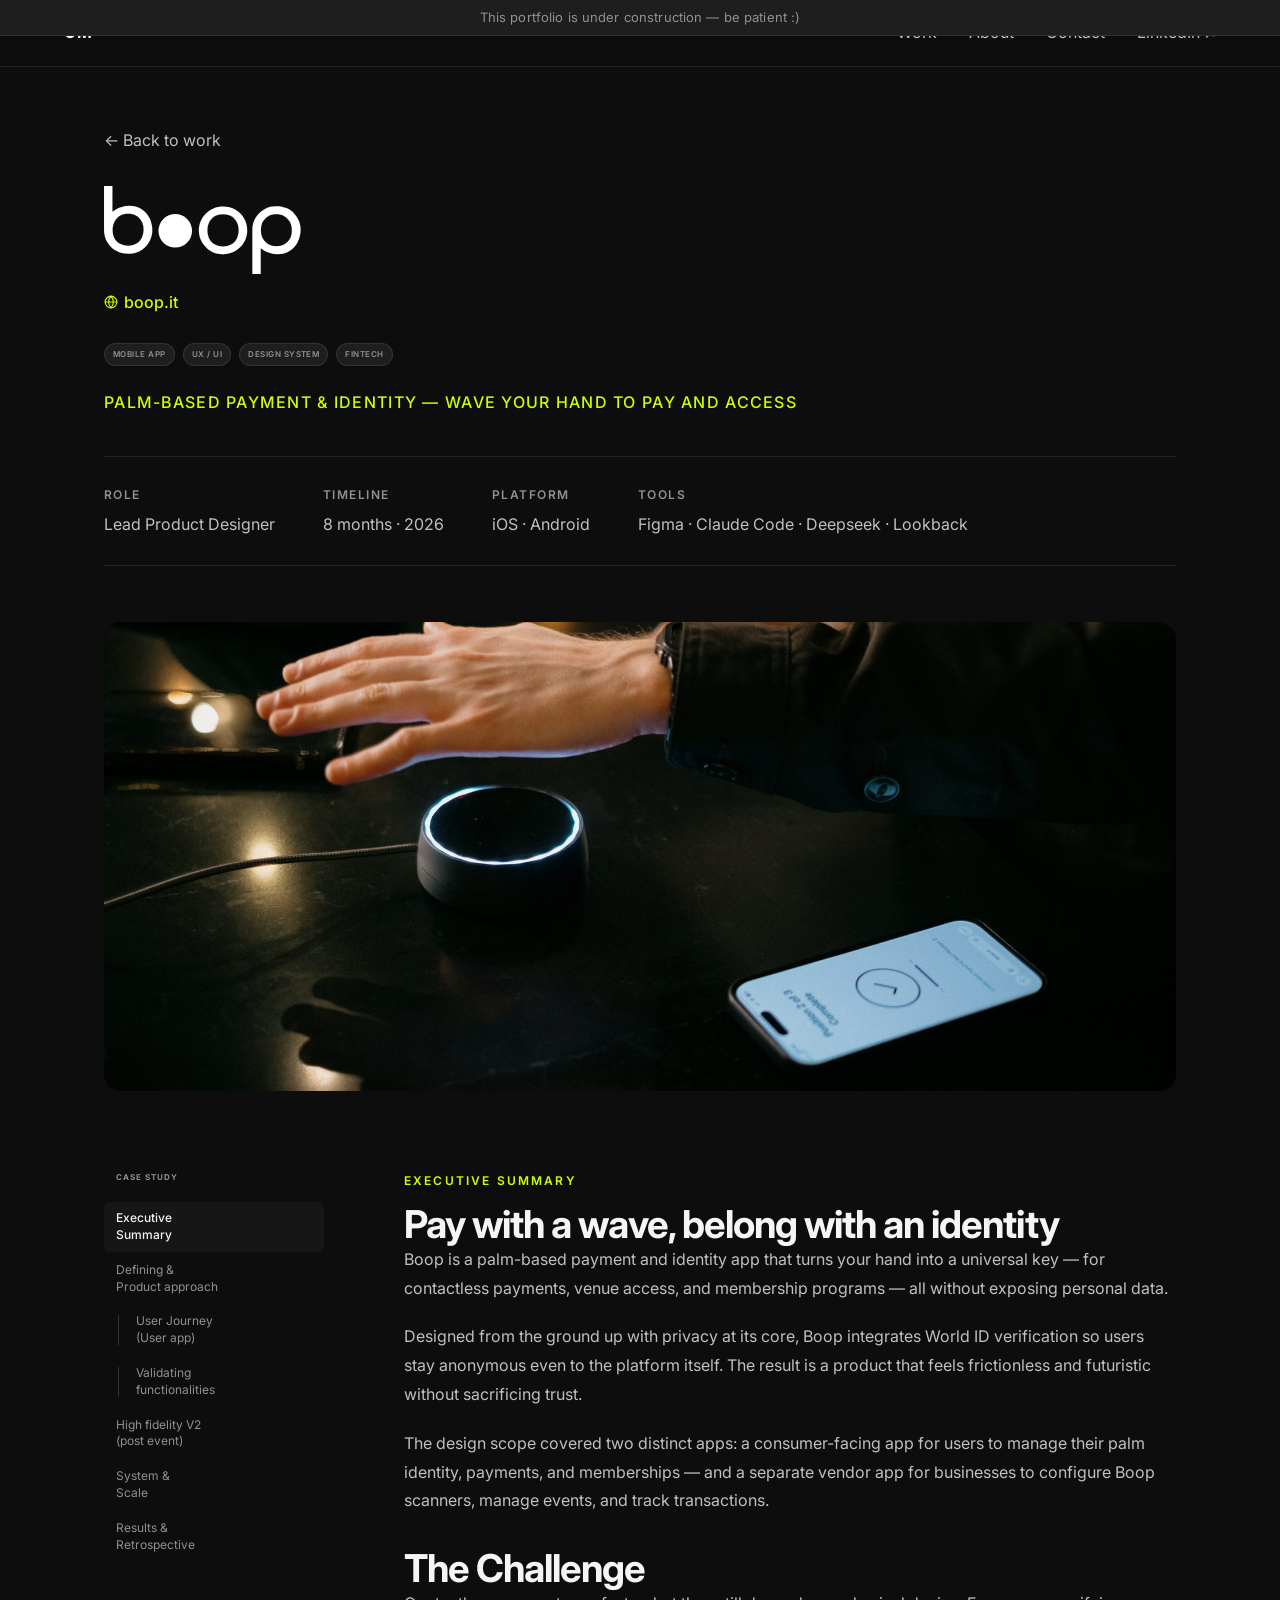
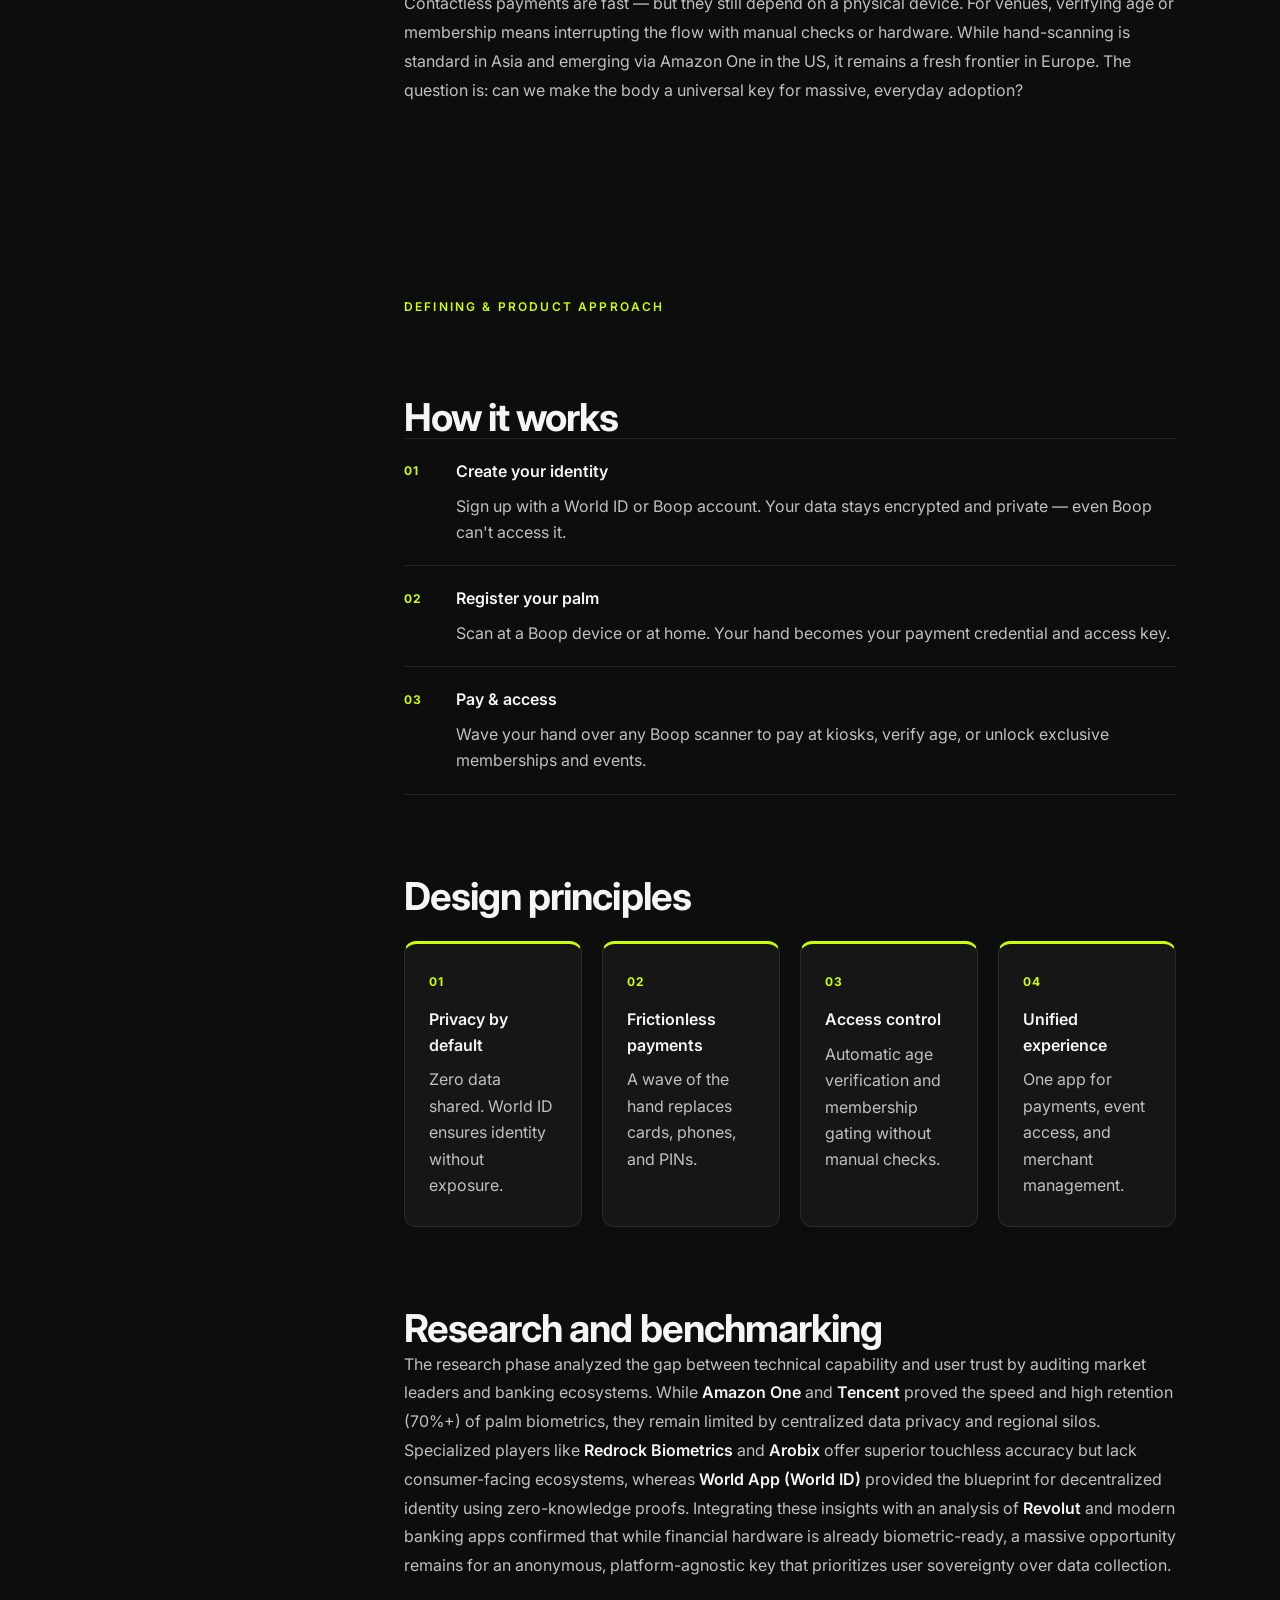
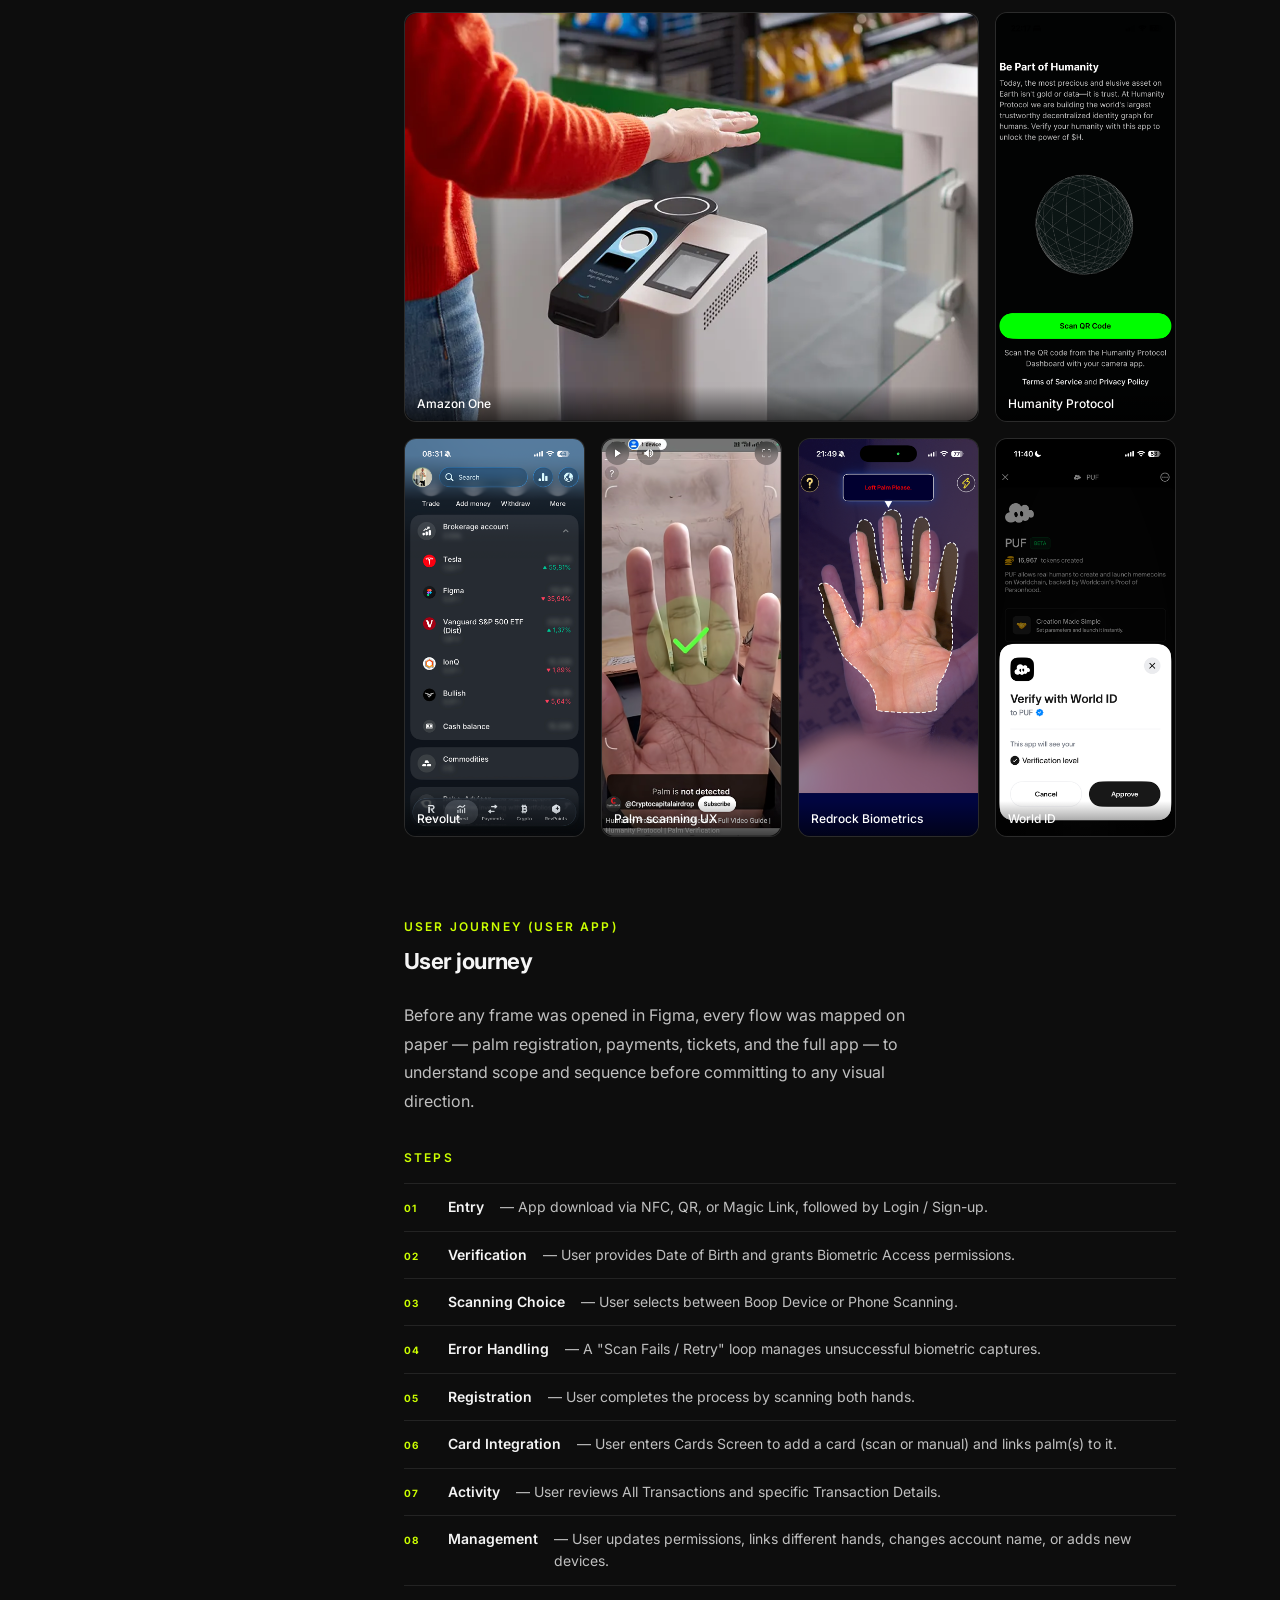
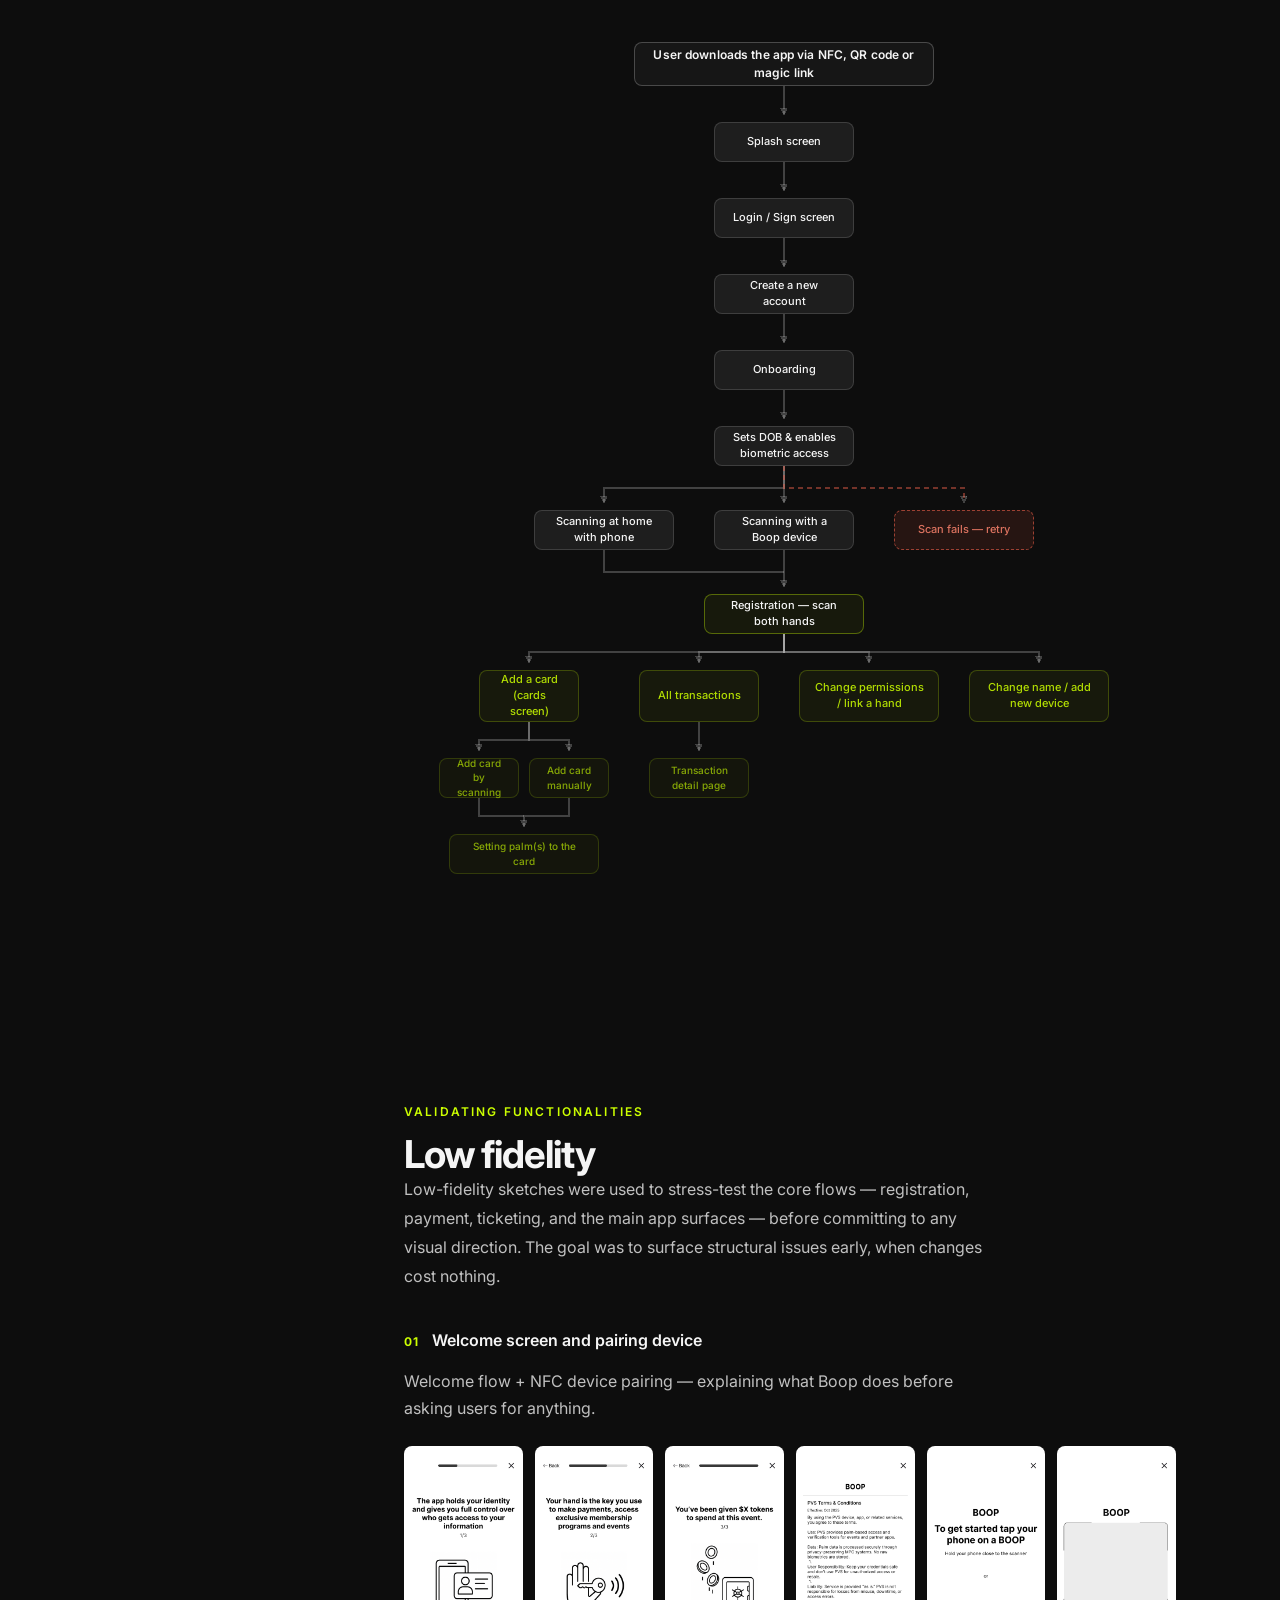
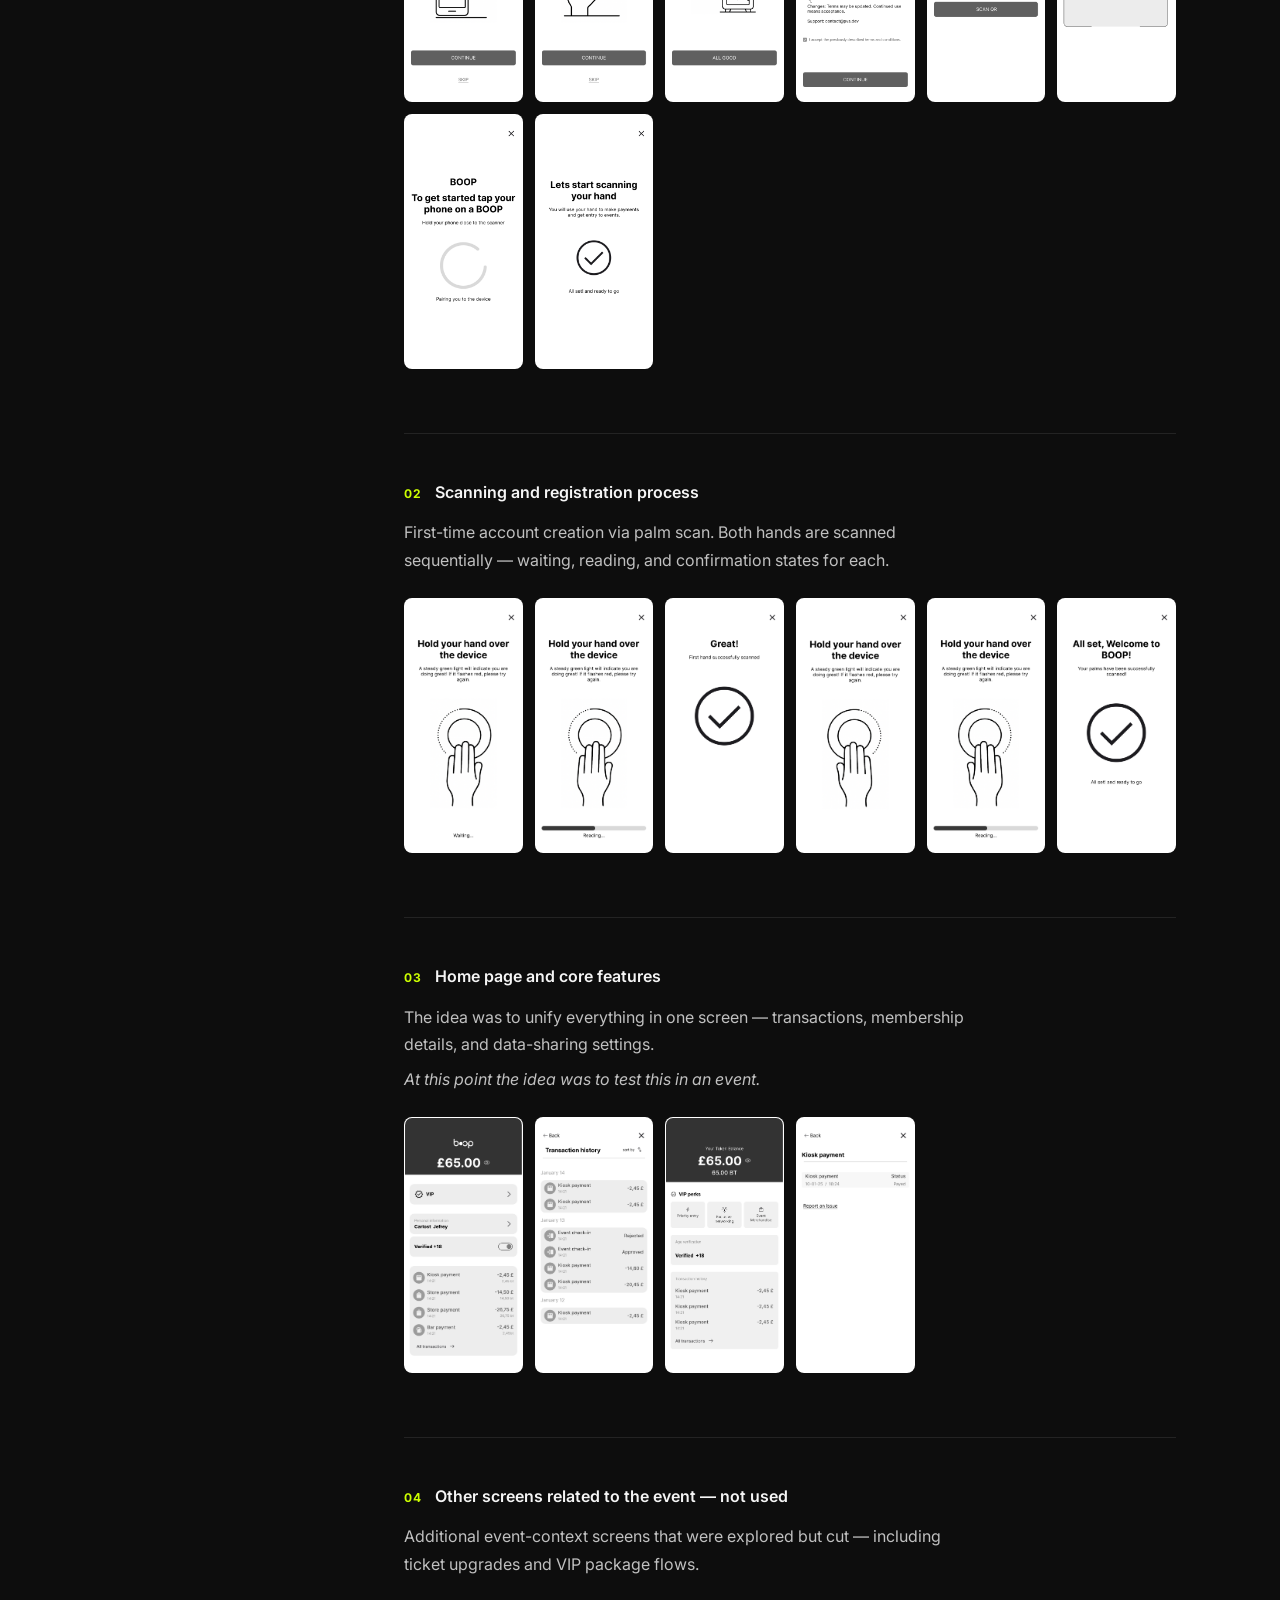
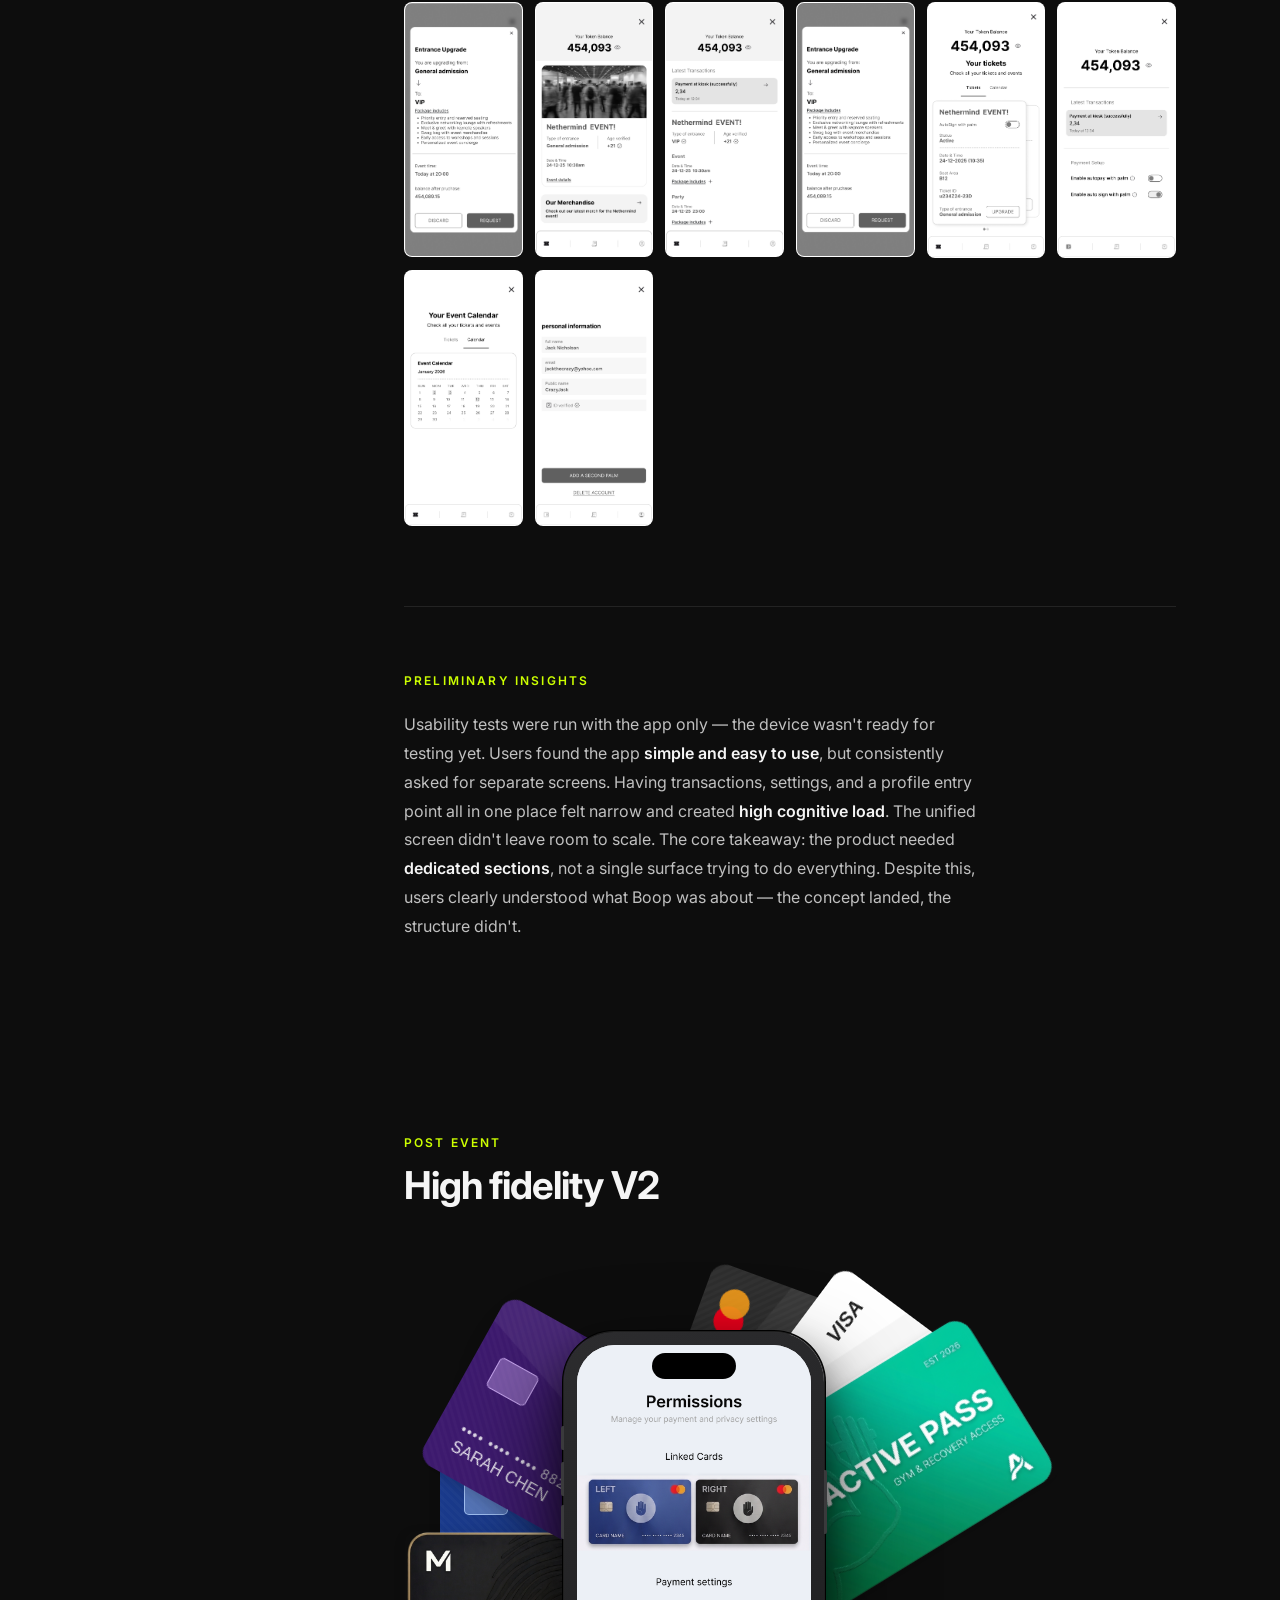
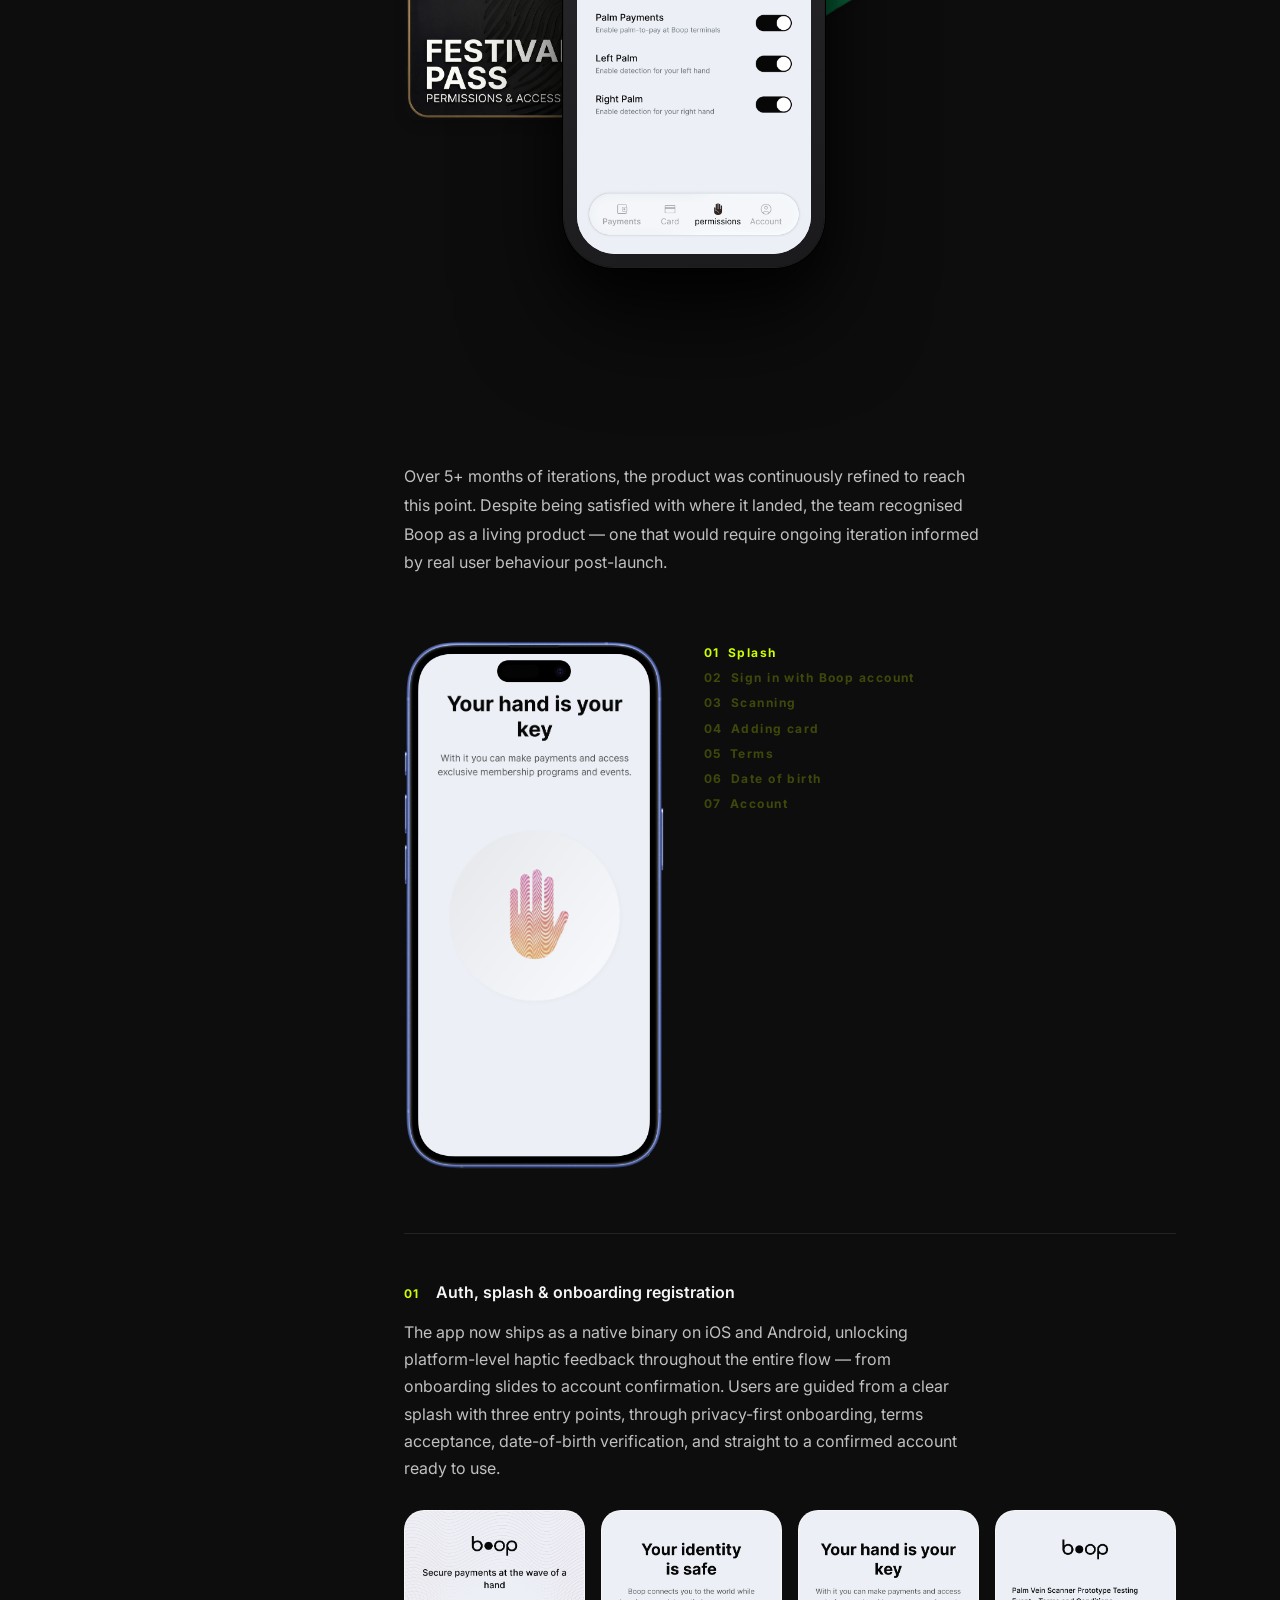
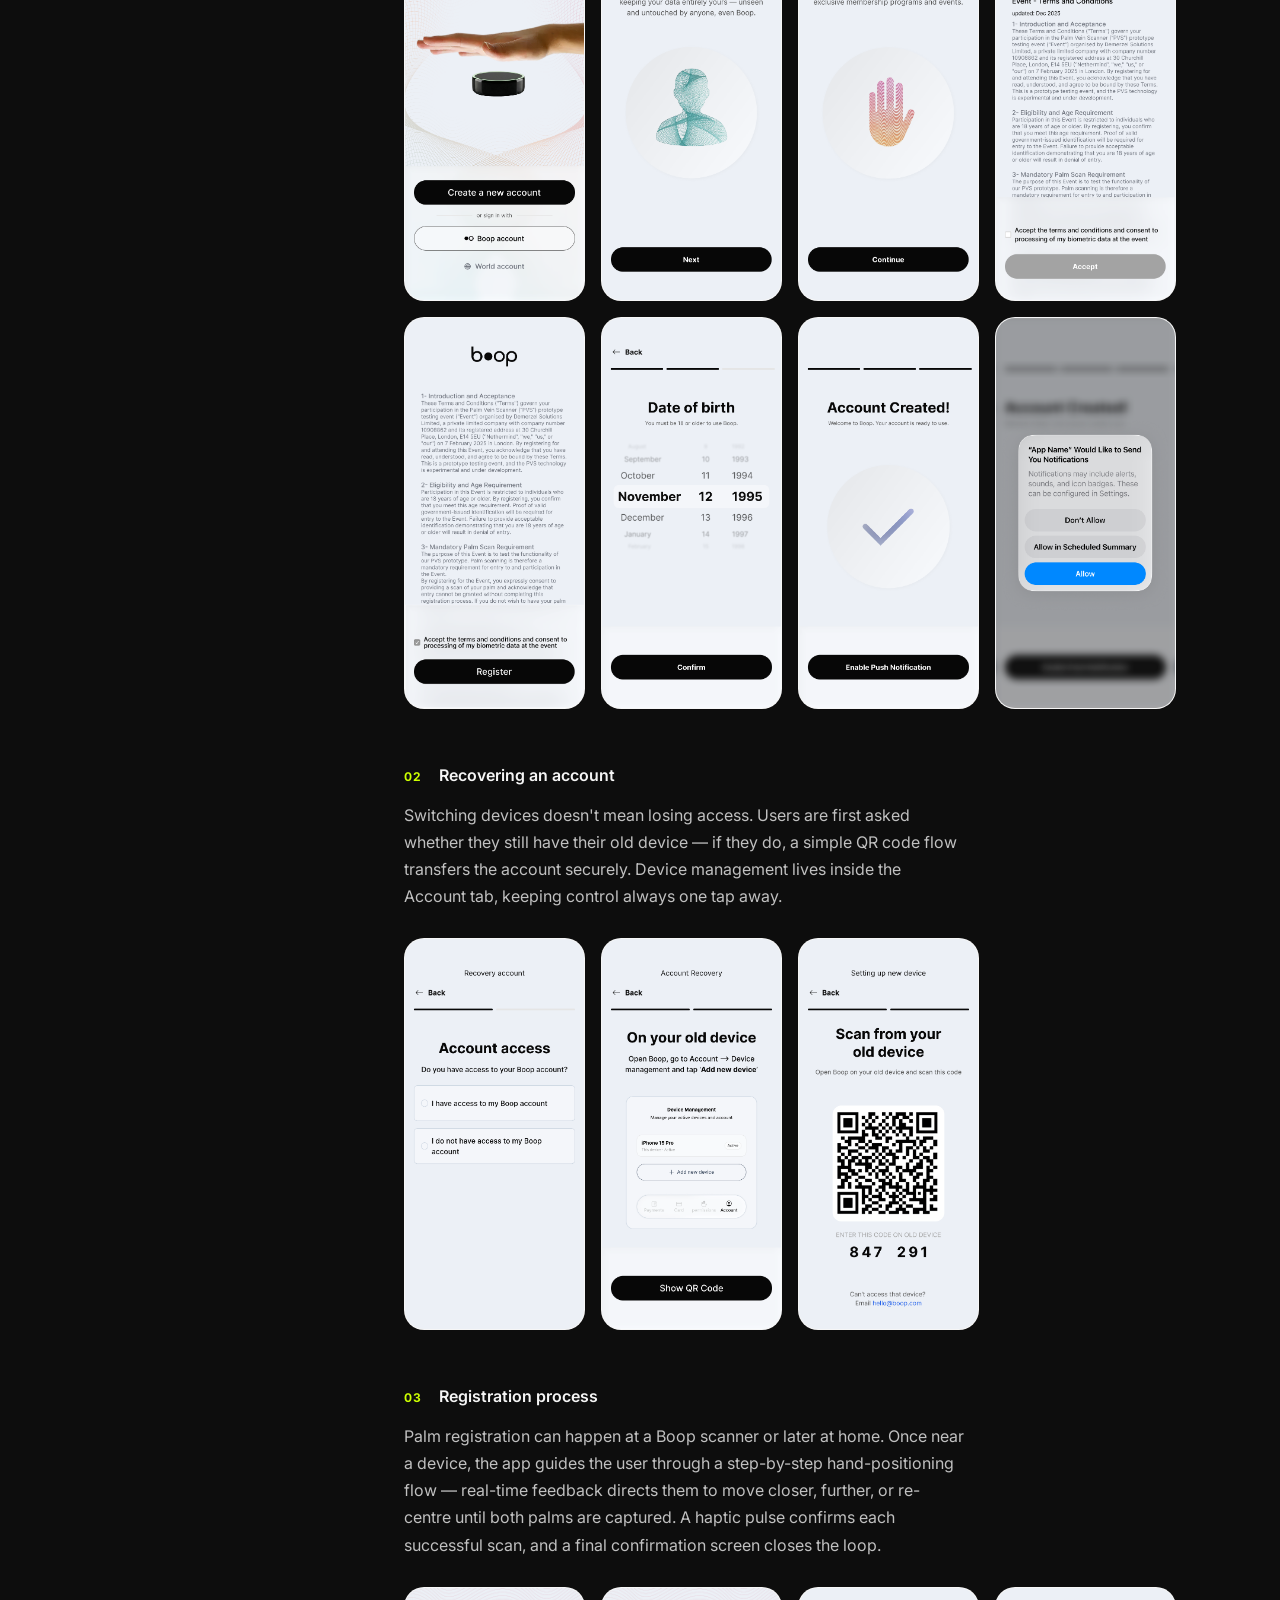
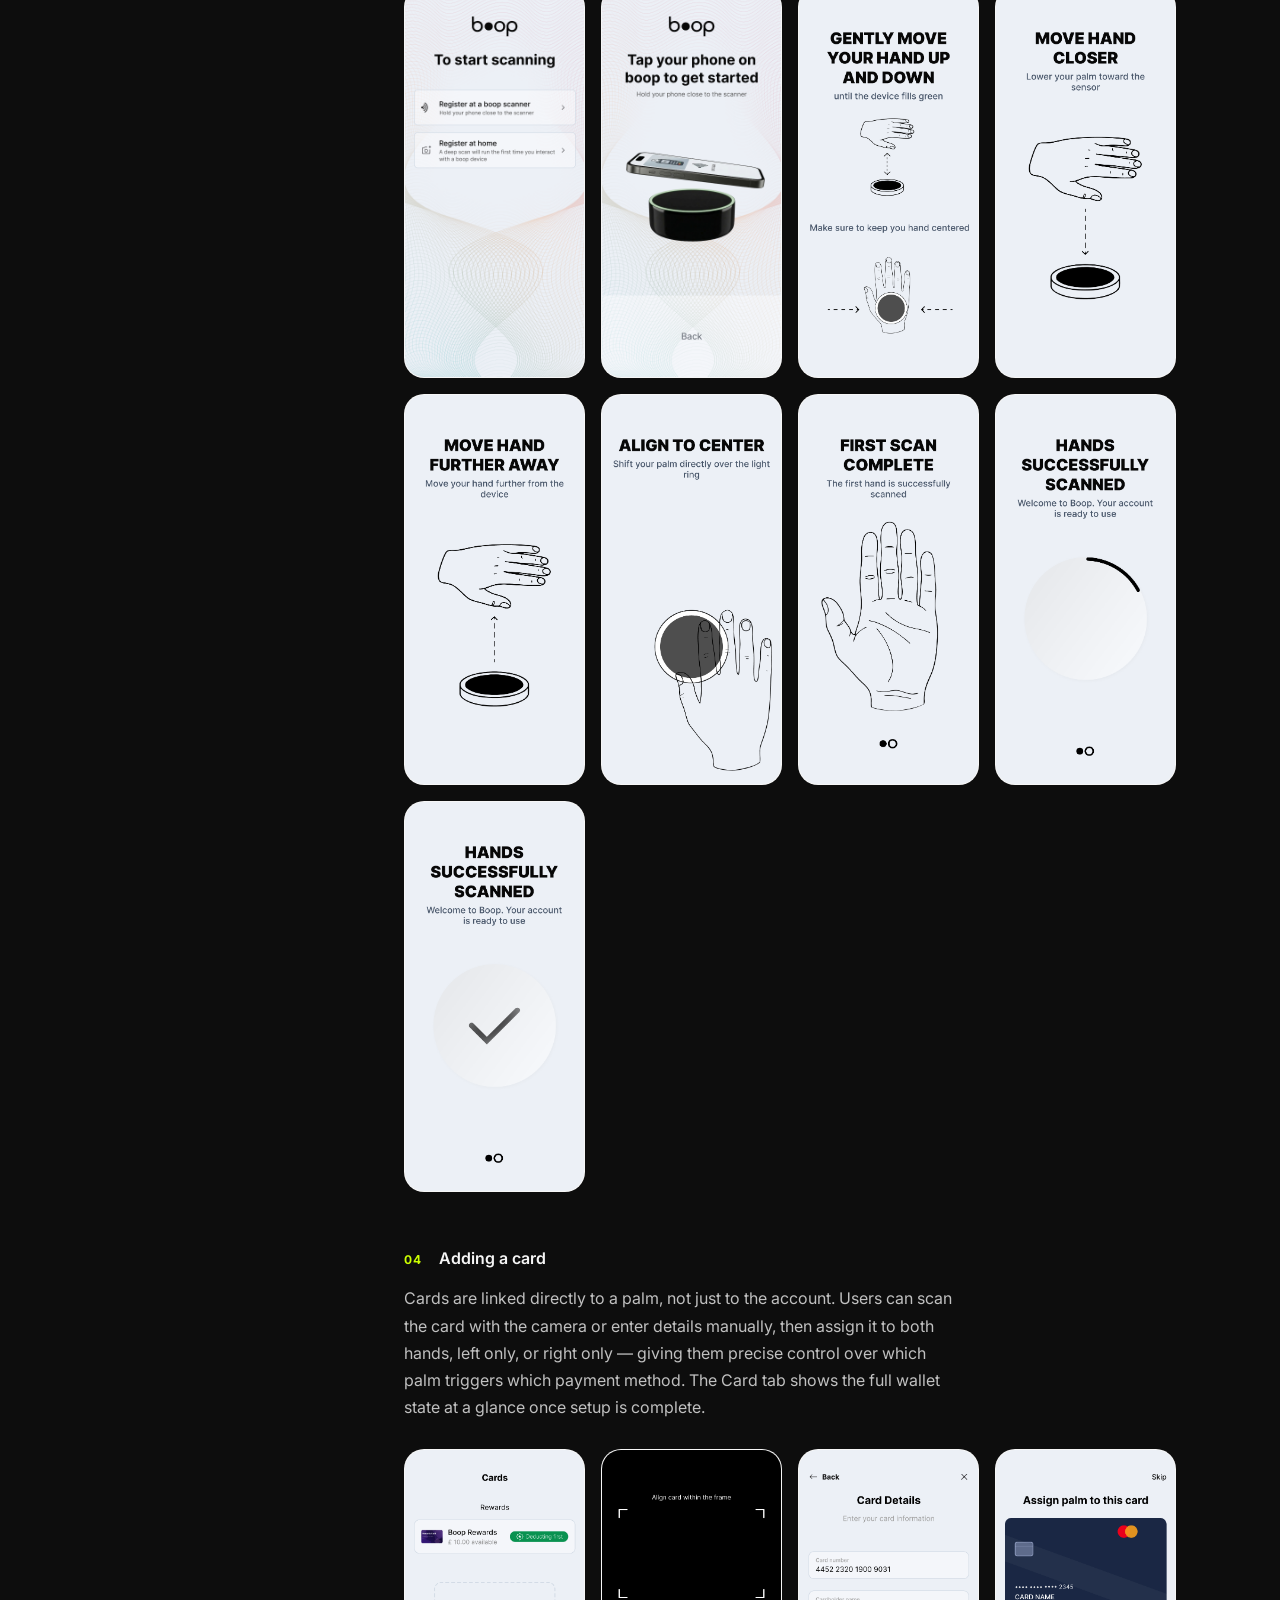
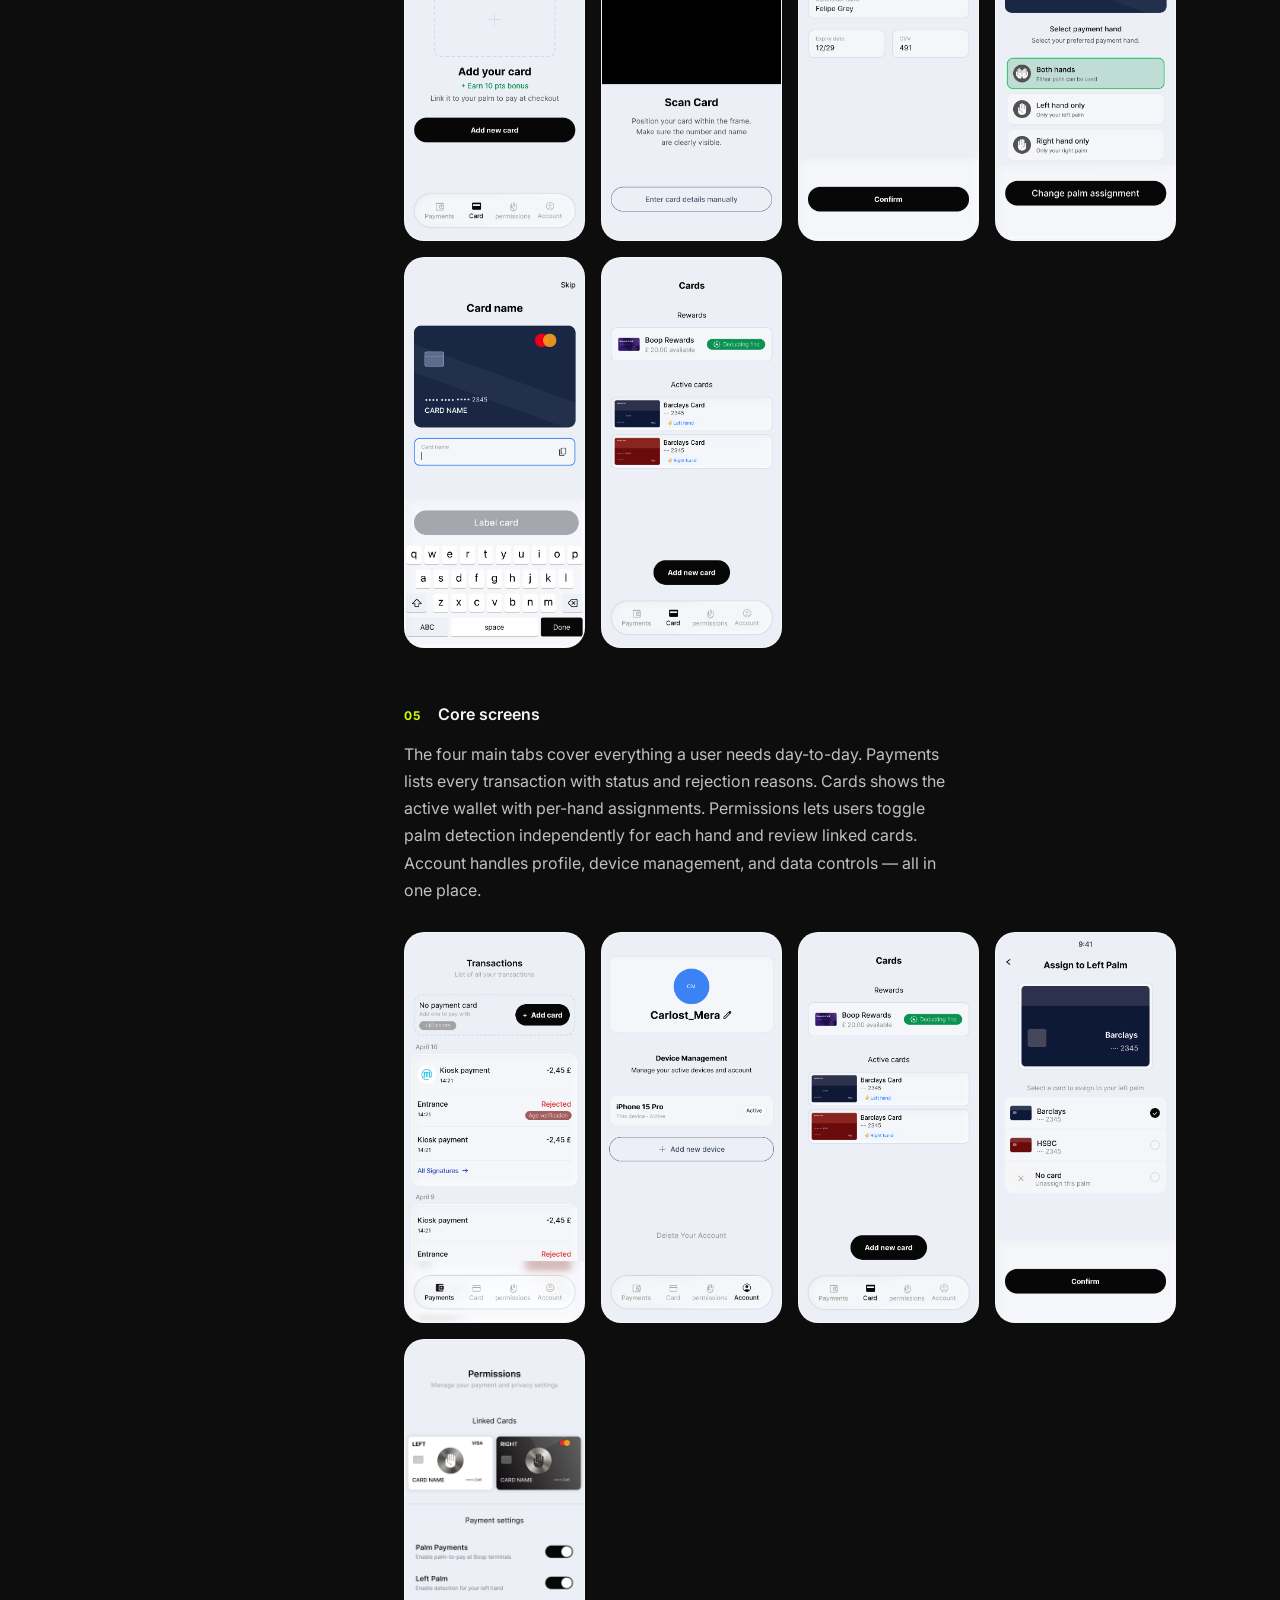
==== commit 21a4322d: "Fix 02 Sign-in: replace radio+CTA with card-selector pattern Account access screen now uses tappable" ====
--- a/boop.html
+++ b/boop.html
@@ -816,28 +816,15 @@
                         <p style="margin:0;font:400 7px/1.4 'Inter',sans-serif;color:#525252;">Do you have access to your Boop account?</p>
                       </div>
                       <div style="display:flex;flex-direction:column;gap:5px;">
-                        <div style="display:flex;align-items:center;gap:8px;background:#fff;border-radius:7px;padding:12px 10px;box-sizing:border-box;">
-                          <div id="brRadio1Dot" style="width:11px;height:11px;border-radius:50%;border:1.5px solid #d9d9d9;flex-shrink:0;box-sizing:border-box;transition:border-color .2s,background .2s;"></div>
-                          <span style="font:400 7px/1.35 'Inter',sans-serif;color:#070707;">I have access to my Boop account</span>
+                        <div id="brCard1" style="display:flex;align-items:center;gap:8px;background:#fff;border-radius:8px;padding:12px 10px;box-sizing:border-box;transition:background .15s ease,transform .12s ease;">
+                          <span style="font:500 7px/1.35 'Inter',sans-serif;color:#070707;flex:1;">I have access to my Boop account</span>
+                          <svg width="5" height="9" viewBox="0 0 5 9" fill="none"><path d="M1 1L4 4.5L1 8" stroke="#a0a0a0" stroke-width="1.2" stroke-linecap="round" stroke-linejoin="round"/></svg>
                         </div>
-                        <div style="display:flex;align-items:center;gap:8px;background:#fff;border-radius:7px;padding:12px 10px;box-sizing:border-box;">
-                          <div id="brRadio2Dot" style="width:11px;height:11px;border-radius:50%;border:1.5px solid #d9d9d9;flex-shrink:0;box-sizing:border-box;"></div>
-                          <span style="font:400 7px/1.35 'Inter',sans-serif;color:#070707;">I do not have access to my Boop account</span>
+                        <div id="brCard2" style="display:flex;align-items:center;gap:8px;background:#fff;border-radius:8px;padding:12px 10px;box-sizing:border-box;transition:background .15s ease,transform .12s ease;">
+                          <span style="font:400 7px/1.35 'Inter',sans-serif;color:#070707;flex:1;">I do not have access to my Boop account</span>
+                          <svg width="5" height="9" viewBox="0 0 5 9" fill="none"><path d="M1 1L4 4.5L1 8" stroke="#a0a0a0" stroke-width="1.2" stroke-linecap="round" stroke-linejoin="round"/></svg>
                         </div>
                       </div>
-                    </div>
-                    <!-- Continue overlay -->
-                    <div id="brContOverlay" style="position:absolute;bottom:0;left:0;width:100%;
-                         box-sizing:border-box;padding:14px 12px 22px;
-                         background:linear-gradient(to bottom,rgba(236,240,246,0) 0%,rgba(236,240,246,1) 22%);
-                         opacity:0;transition:opacity .3s ease;">
-                      <button id="brContBtn" style="
-                        display:flex;align-items:center;justify-content:center;
-                        width:100%;height:33px;border-radius:100px;
-                        background:#070707;color:#fff;
-                        font-family:'Inter',sans-serif;font-size:10px;font-weight:700;
-                        border:none;cursor:default;
-                        transition:background .15s,transform .1s;">Continue</button>
                     </div>
                   </div>
                   <!-- S2: On your old device -->
@@ -1237,8 +1224,6 @@
             var cardNavItem  = document.getElementById('bcCardNavItem');
             var allNavItems  = document.querySelectorAll('#bdRegDemoWrap .bd-flow-nav__item');
             var regItems     = Array.from(allNavItems).filter(function(el){ return el !== boopNavItem && el !== cardNavItem; });
-            var contOverlay  = document.getElementById('brContOverlay');
-            var contBtn      = document.getElementById('brContBtn');
             var brBoopBtn    = document.getElementById('brBoopBtn');
 
             var _brGen = 0;
@@ -1270,13 +1255,9 @@
             function resetSlide(){
               brSlide.style.transition = 'none';
               brSlide.style.transform  = 'translateX(0)';
-              contOverlay.style.opacity = '0';
-              contBtn.style.background  = '#070707'; contBtn.style.transform = '';
               brBoopBtn.style.background = ''; brBoopBtn.style.transform = '';
-              var r1 = document.getElementById('brRadio1Dot');
-              var r2 = document.getElementById('brRadio2Dot');
-              if(r1){ r1.style.border = '1.5px solid #d9d9d9'; r1.style.background = ''; }
-              if(r2){ r2.style.border = '1.5px solid #d9d9d9'; r2.style.background = ''; }
+              var c1 = document.getElementById('brCard1');
+              if(c1){ c1.style.background = '#fff'; c1.style.transform = ''; }
               var s1 = document.getElementById('brStp1');
               var s2 = document.getElementById('brStp2');
               if(s1) s1.style.background = '#d9d9d9';
@@ -1301,48 +1282,39 @@
                     goTo(1);
                     var stp1 = document.getElementById('brStp1');
                     if(stp1) setTimeout(function(){ if(ok()) stp1.style.background='#070707'; }, 300);
-                    /* S1: tap radio 1 (~30%) */
+                    /* S1: tap card 1 directly (~32%) — card selector, no CTA needed */
                     setTimeout(function(){
                       if(!ok()) return;
-                      animateTap('30%', null, function(){
-                        if(!ok()) return;
-                        var r1 = document.getElementById('brRadio1Dot');
-                        if(r1){ r1.style.border='1.5px solid #070707'; r1.style.background='radial-gradient(circle at center, #070707 38%, transparent 38%)'; }
-                        contOverlay.style.opacity = '1';
-                        /* S1: tap Continue (~92%) */
-                        setTimeout(function(){
+                      var c1 = document.getElementById('brCard1');
+                      animateTap('32%',
+                        function(pressed){ if(c1){ c1.style.background = pressed ? 'rgba(0,0,0,0.04)' : '#fff'; c1.style.transform = pressed ? 'scale(0.98)' : ''; } },
+                        function(){
                           if(!ok()) return;
-                          contBtn.style.background = '#2d2d2d'; contBtn.style.transform = 'scale(.97)';
-                          setTimeout(function(){ contBtn.style.background = '#070707'; contBtn.style.transform = ''; }, 200);
-                          animateTap('92%', null, function(){
+                          setTimeout(function(){
                             if(!ok()) return;
-                            contOverlay.style.opacity = '0';
+                            goTo(2);
+                            var stp2 = document.getElementById('brStp2');
+                            if(stp2) setTimeout(function(){ if(ok()) stp2.style.background='#070707'; }, 300);
+                            /* S2: tap Show QR Code (~91%) */
                             setTimeout(function(){
                               if(!ok()) return;
-                              goTo(2);
-                              var stp2 = document.getElementById('brStp2');
-                              if(stp2) setTimeout(function(){ if(ok()) stp2.style.background='#070707'; }, 300);
-                              /* S2: tap Show QR Code (~91%) */
-                              setTimeout(function(){
+                              animateTap('91%', null, function(){
                                 if(!ok()) return;
-                                animateTap('91%', null, function(){
+                                setTimeout(function(){
                                   if(!ok()) return;
+                                  goTo(3);
+                                  /* loop: pause then snap back and restart */
                                   setTimeout(function(){
                                     if(!ok()) return;
-                                    goTo(3);
-                                    /* loop: pause then snap back and restart */
-                                    setTimeout(function(){
-                                      if(!ok()) return;
-                                      resetSlide();
-                                      setTimeout(runRecovery, 600);
-                                    }, 2500);
-                                  }, 200);
-                                });
-                              }, 1400);
-                            }, 300);
-                          });
-                        }, 900);
-                      });
+                                    resetSlide();
+                                    setTimeout(runRecovery, 600);
+                                  }, 2500);
+                                }, 200);
+                              });
+                            }, 1400);
+                          }, 200);
+                        }
+                      );
                     }, 1400);
                   }
                 );
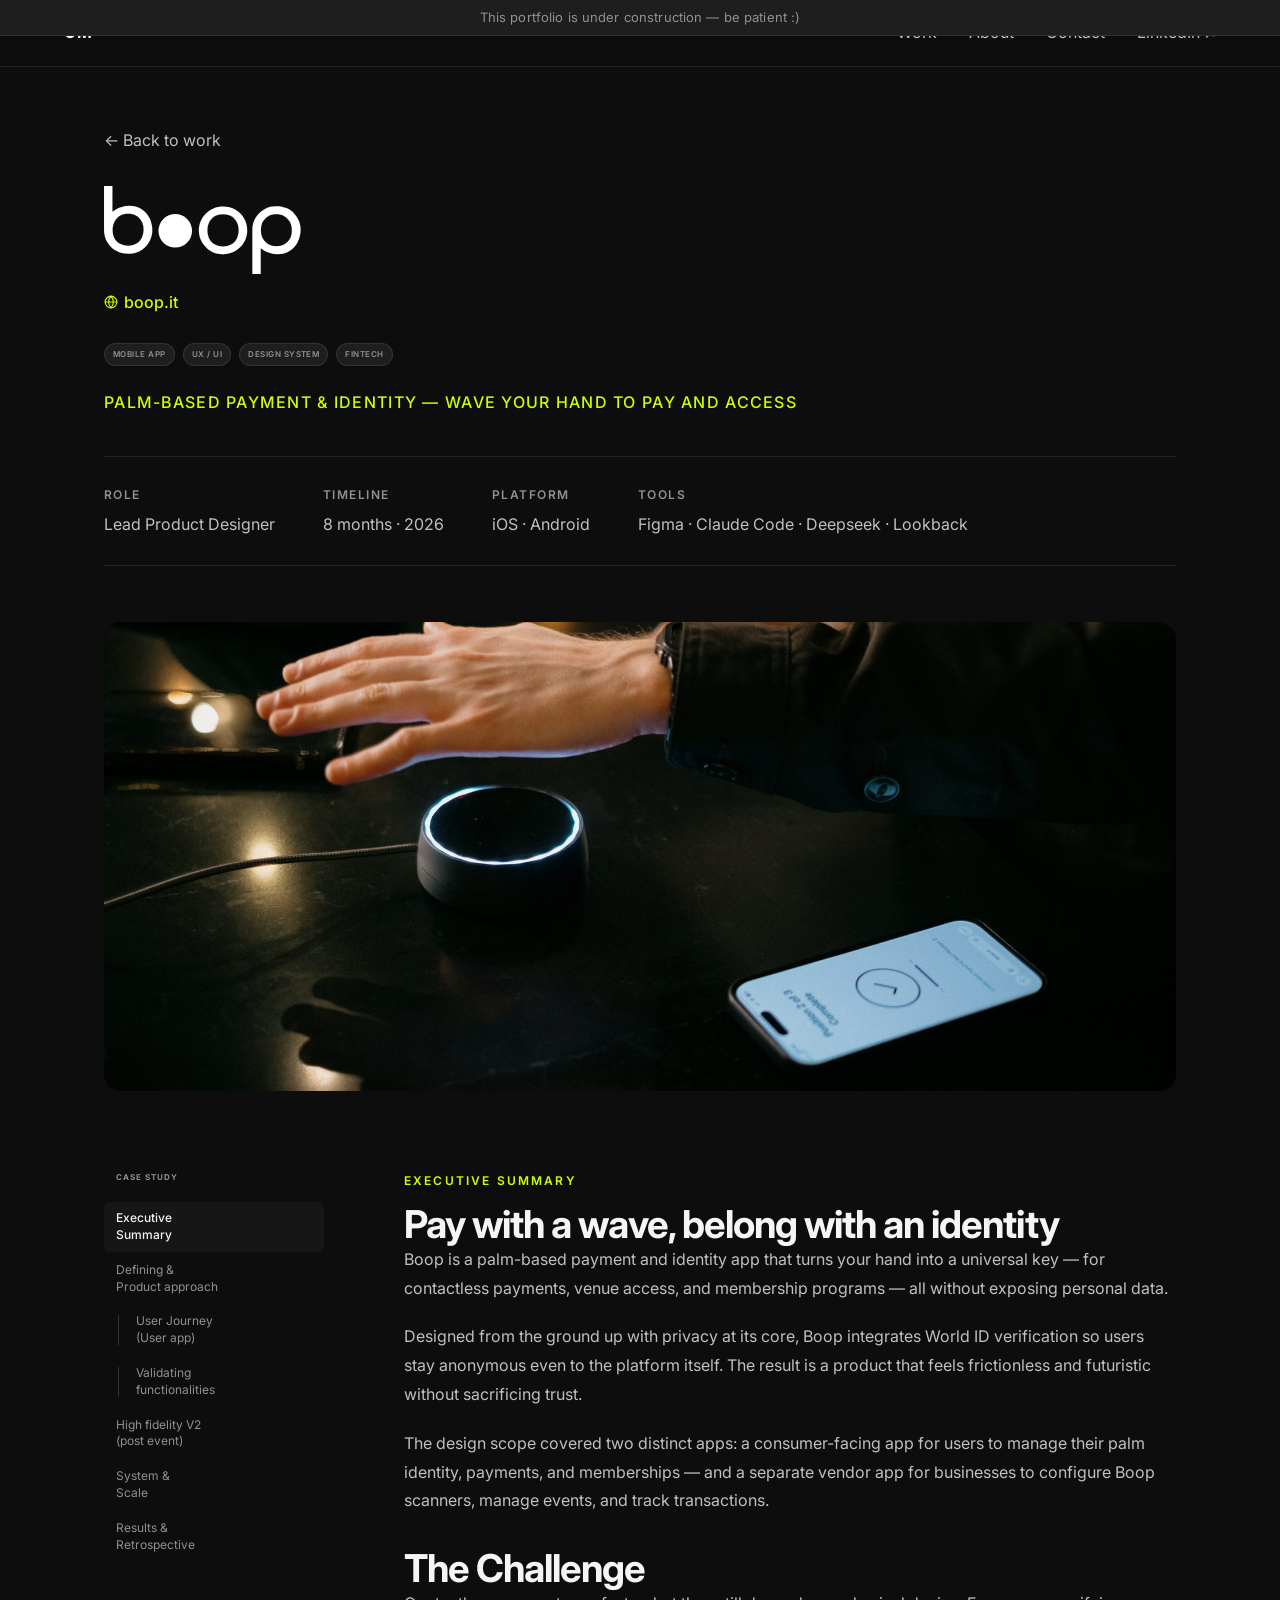
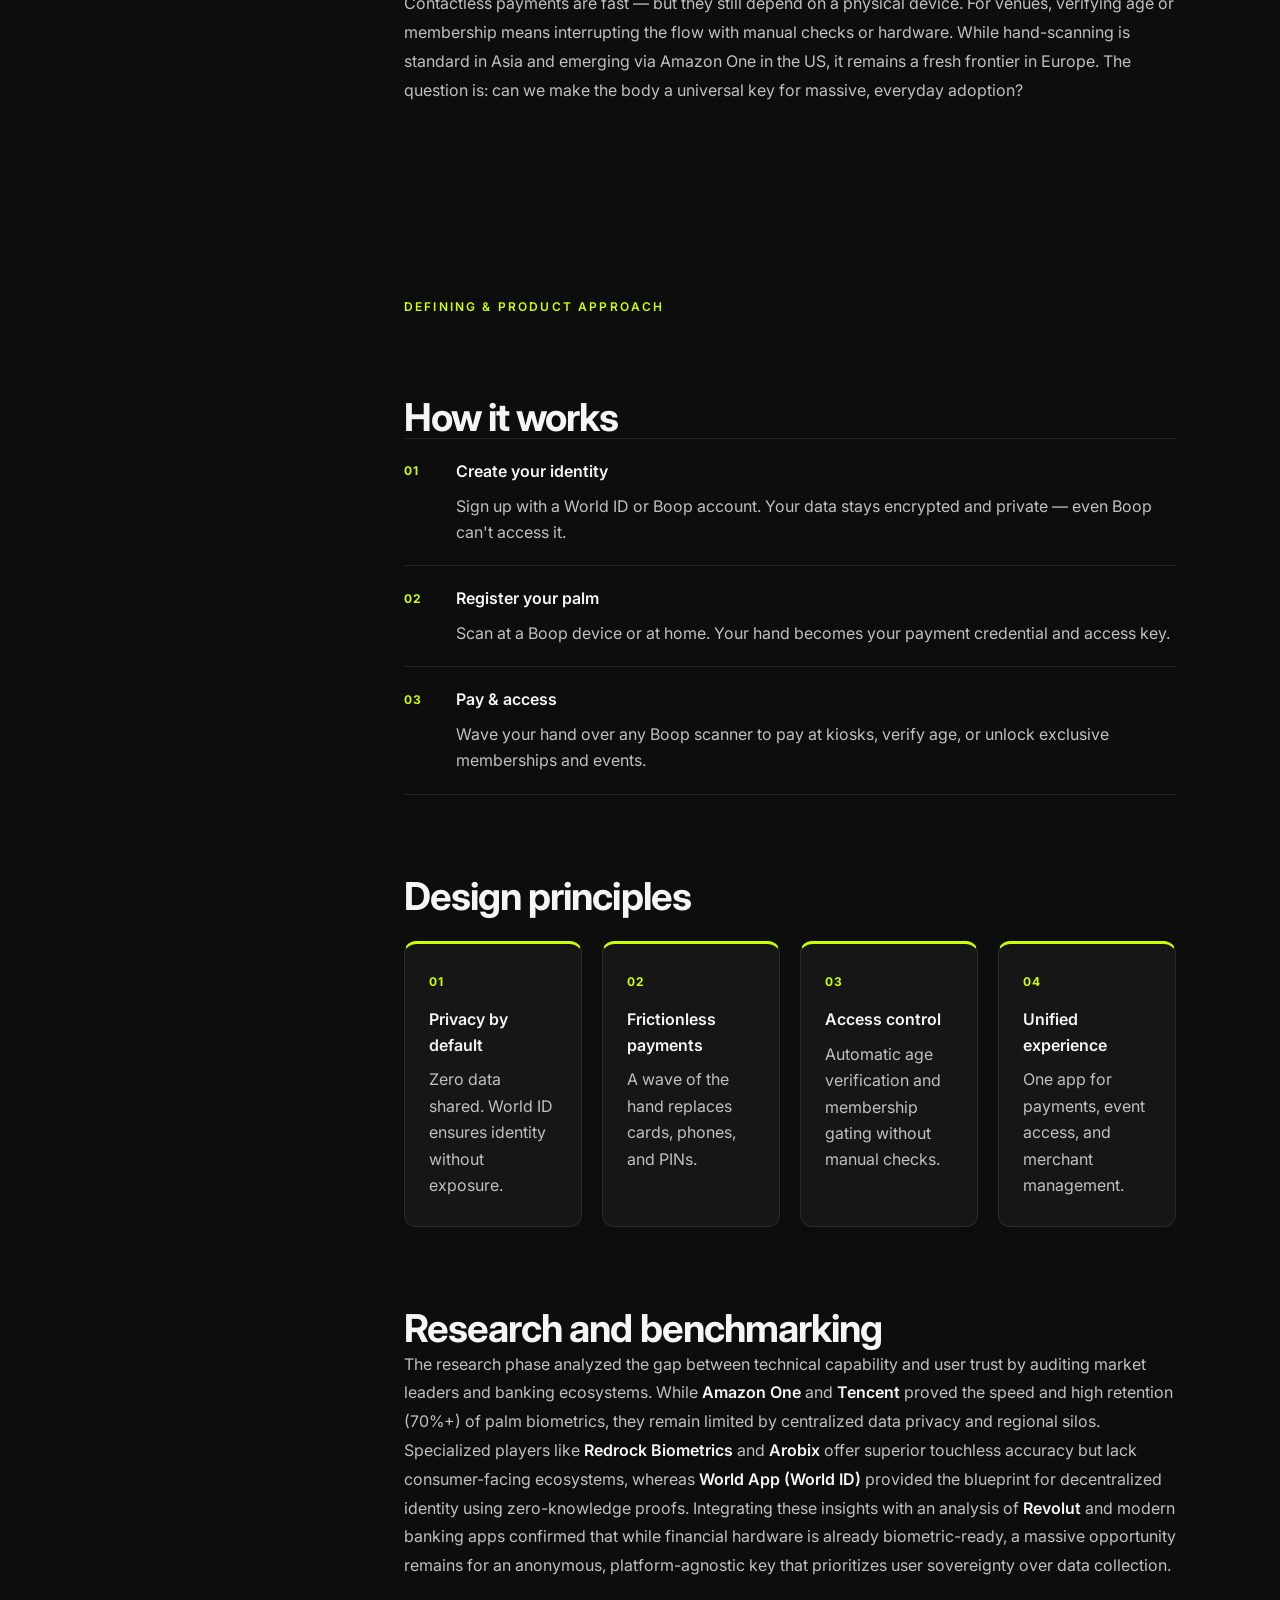
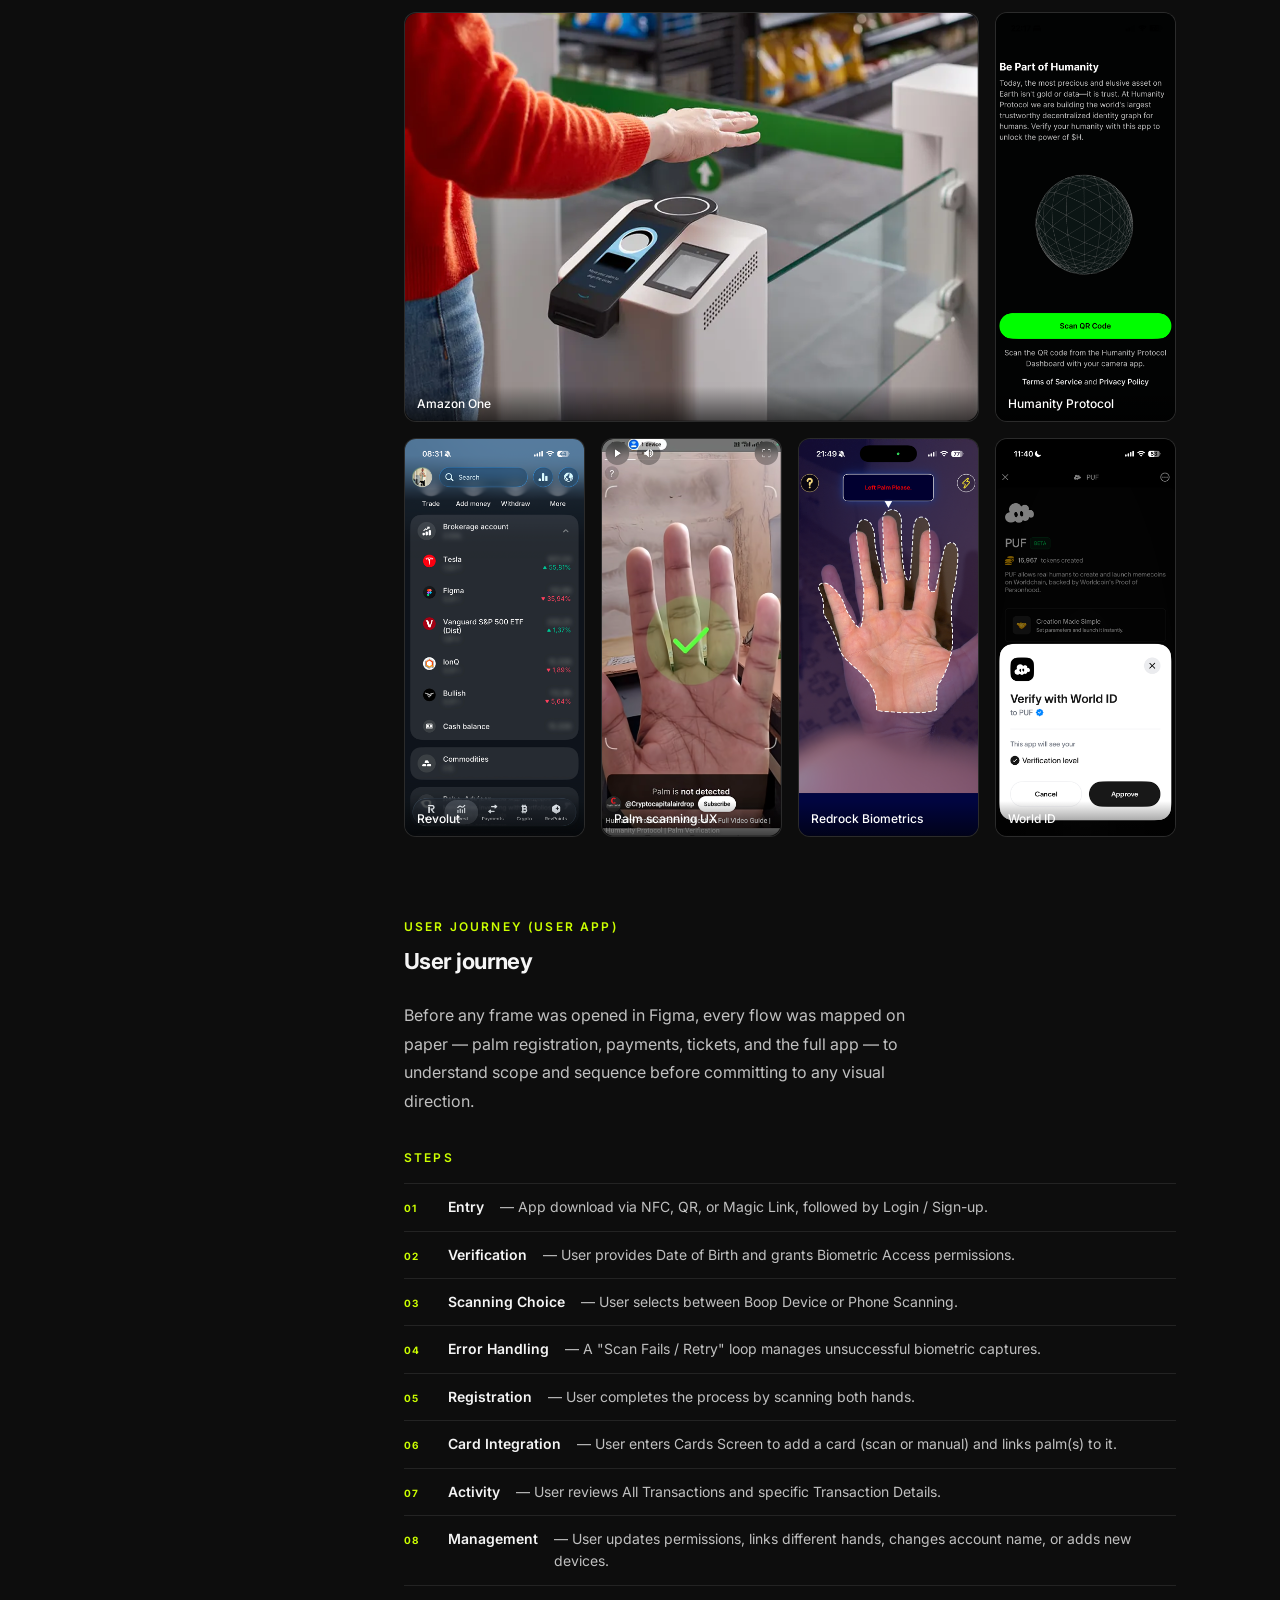
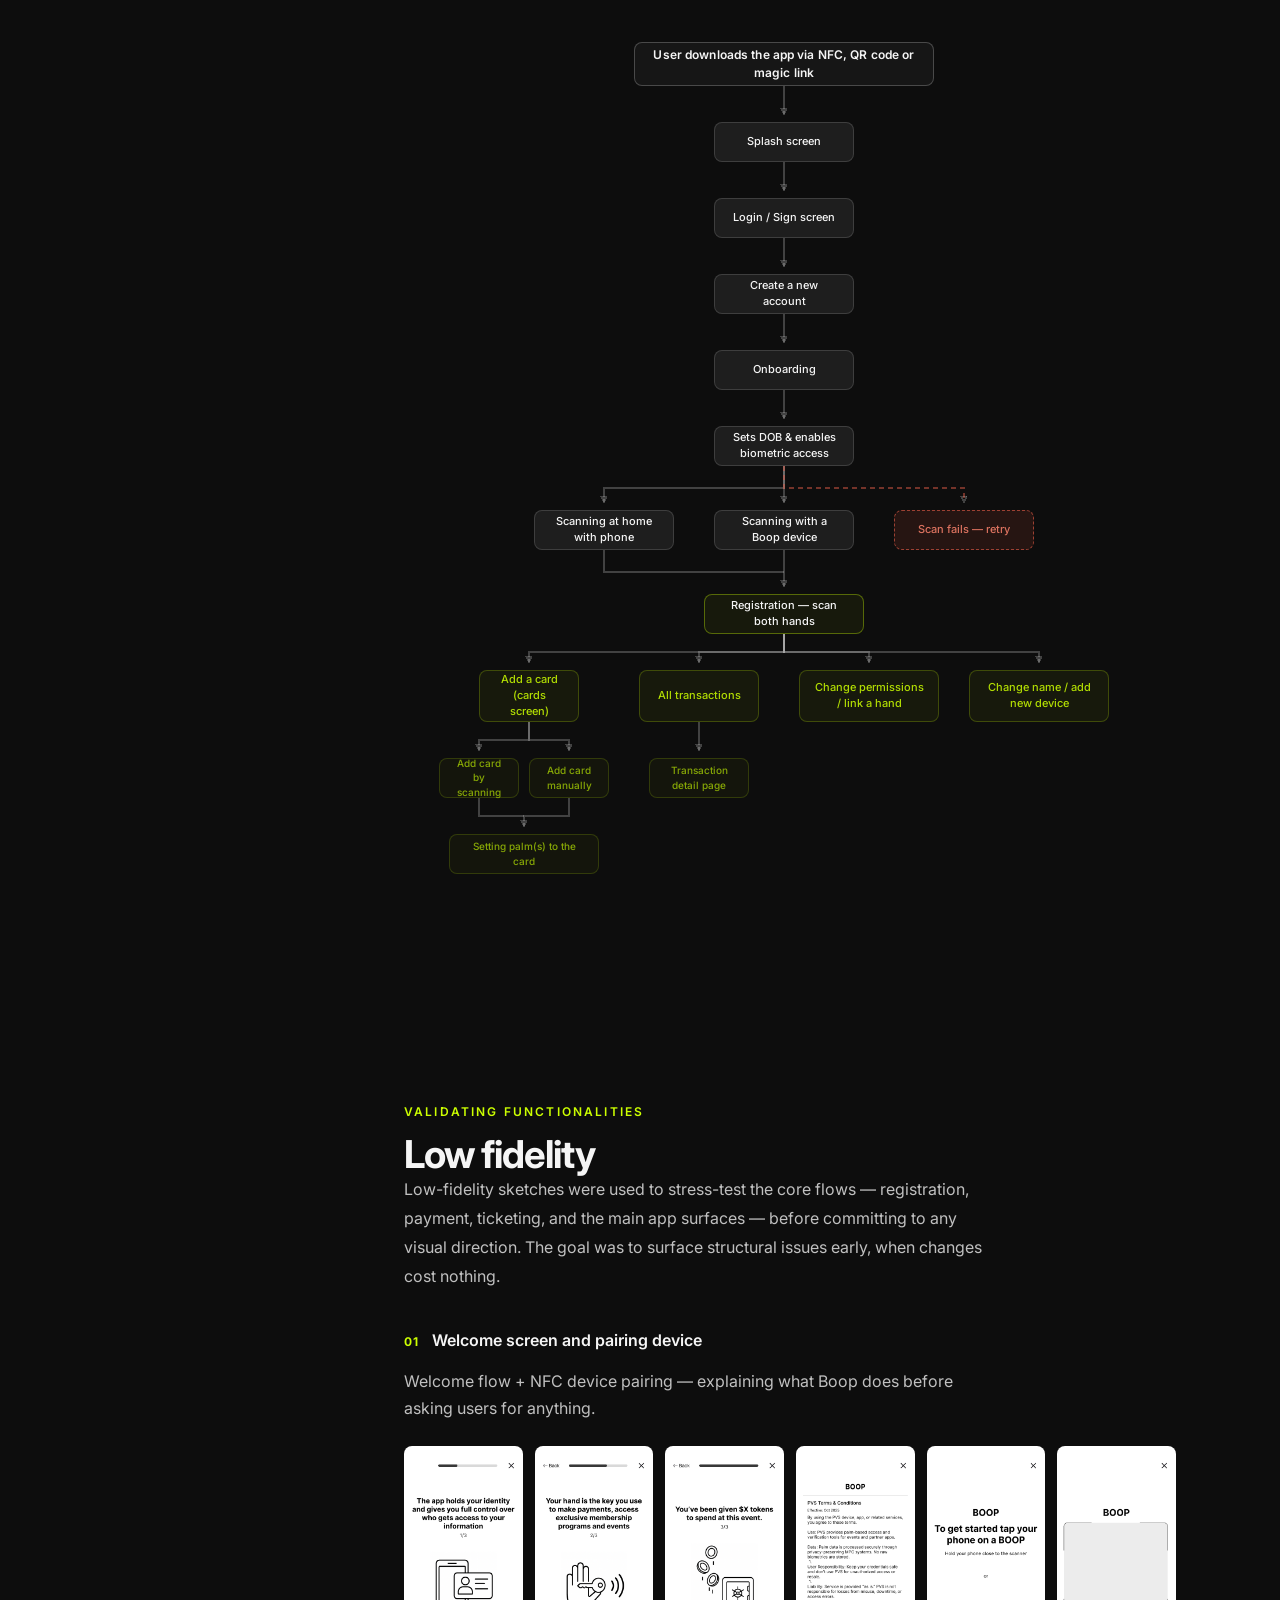
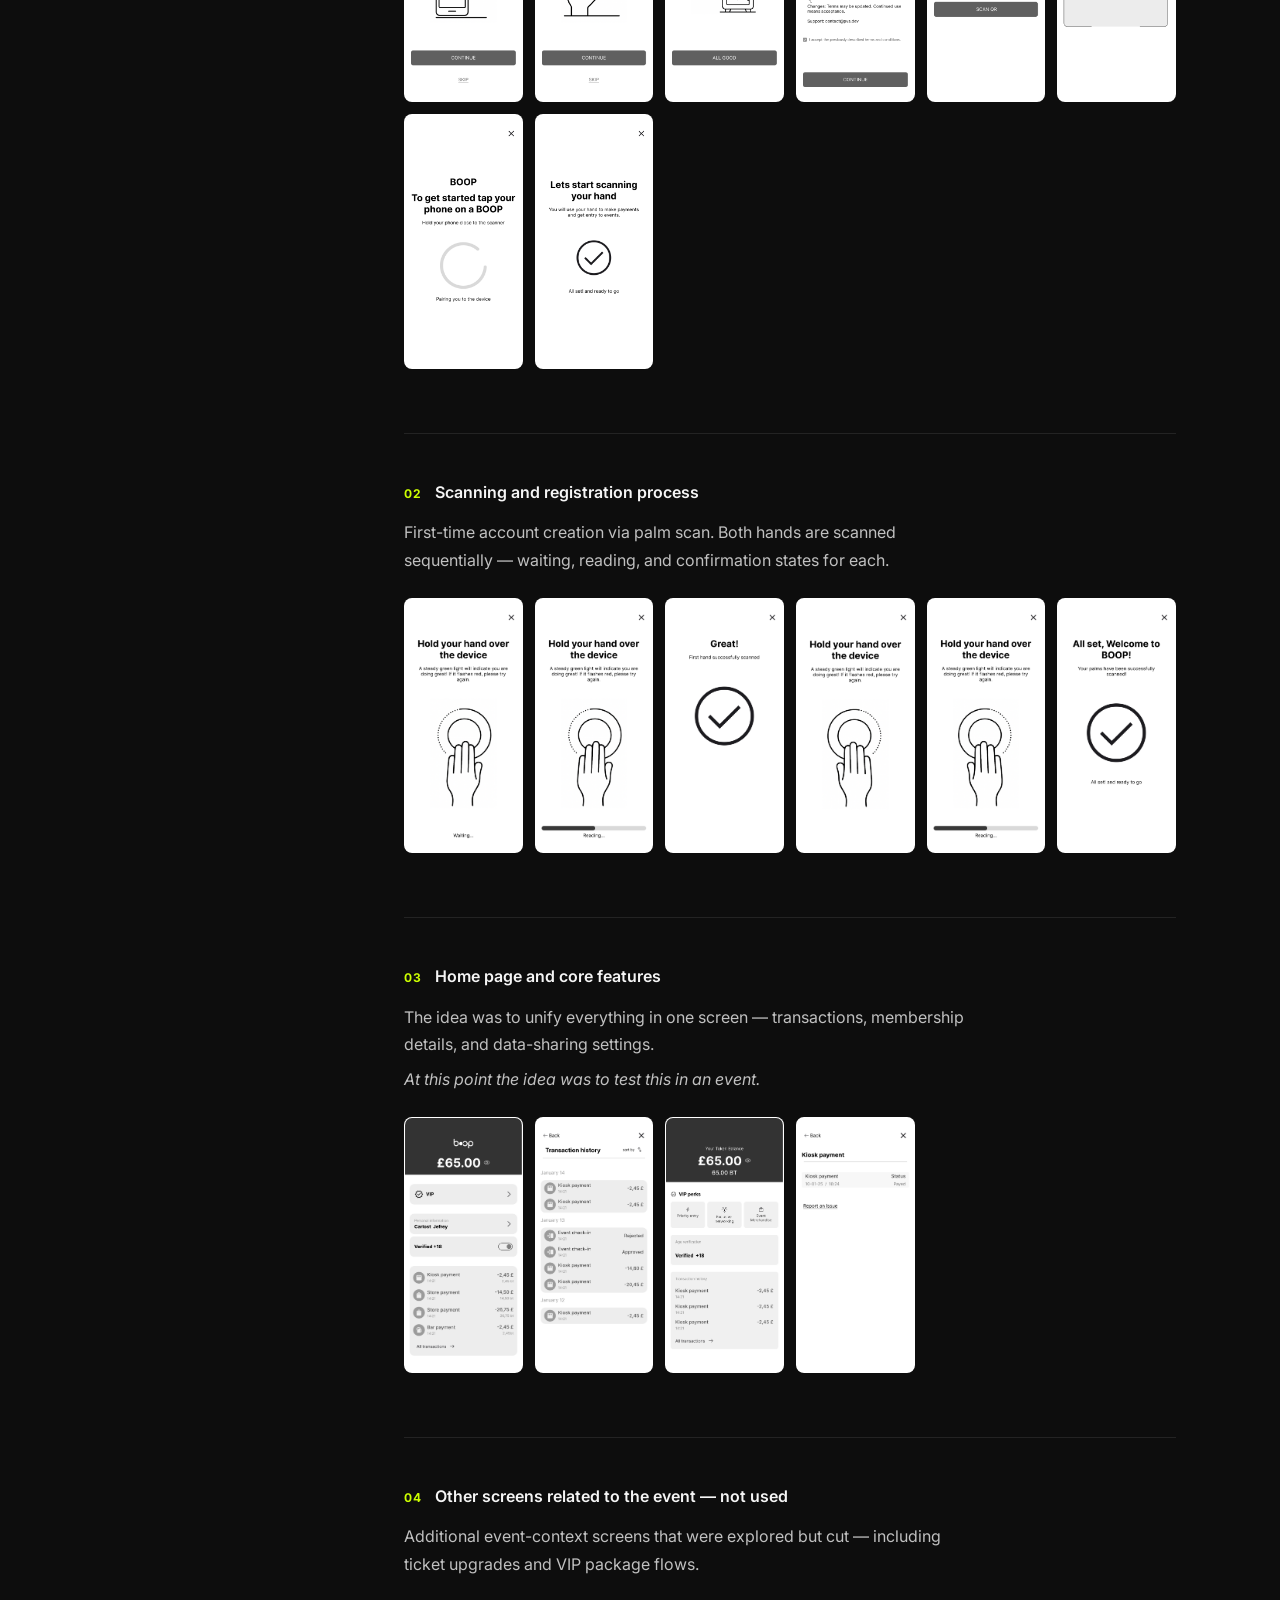
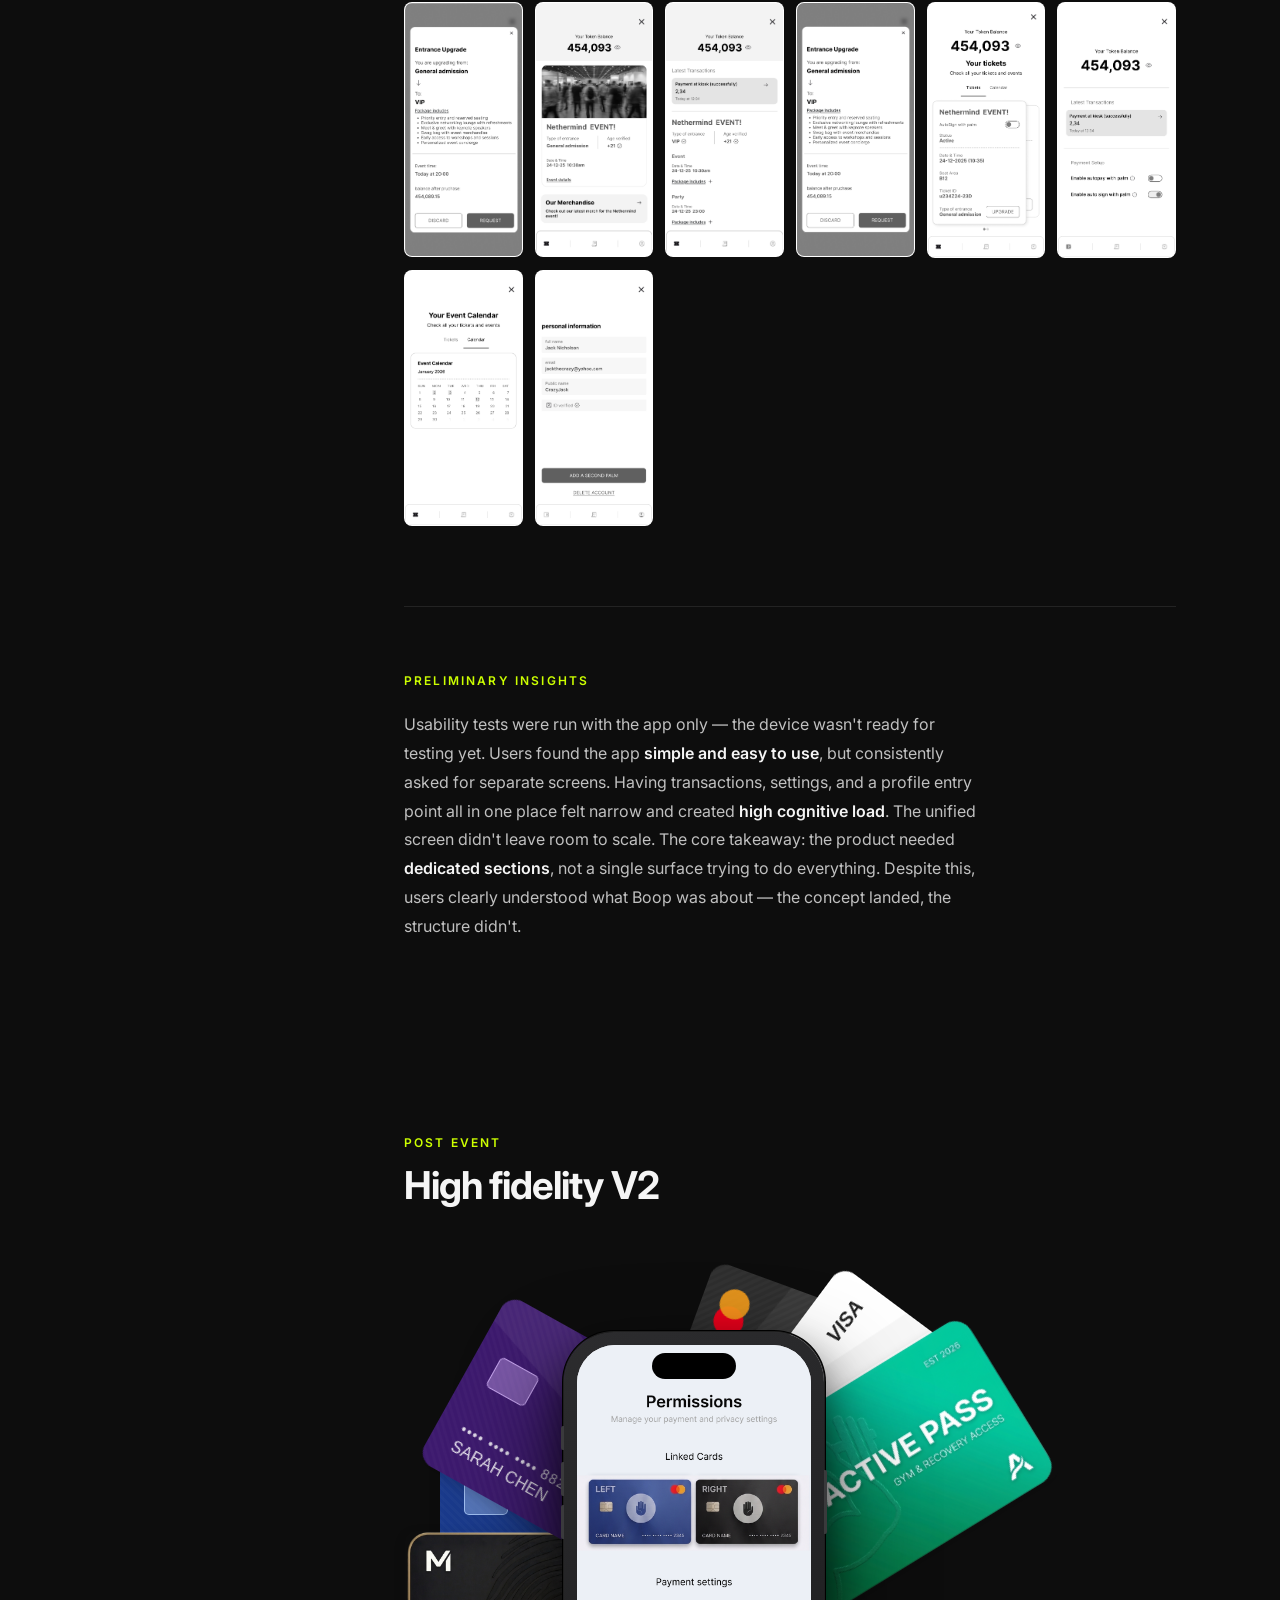
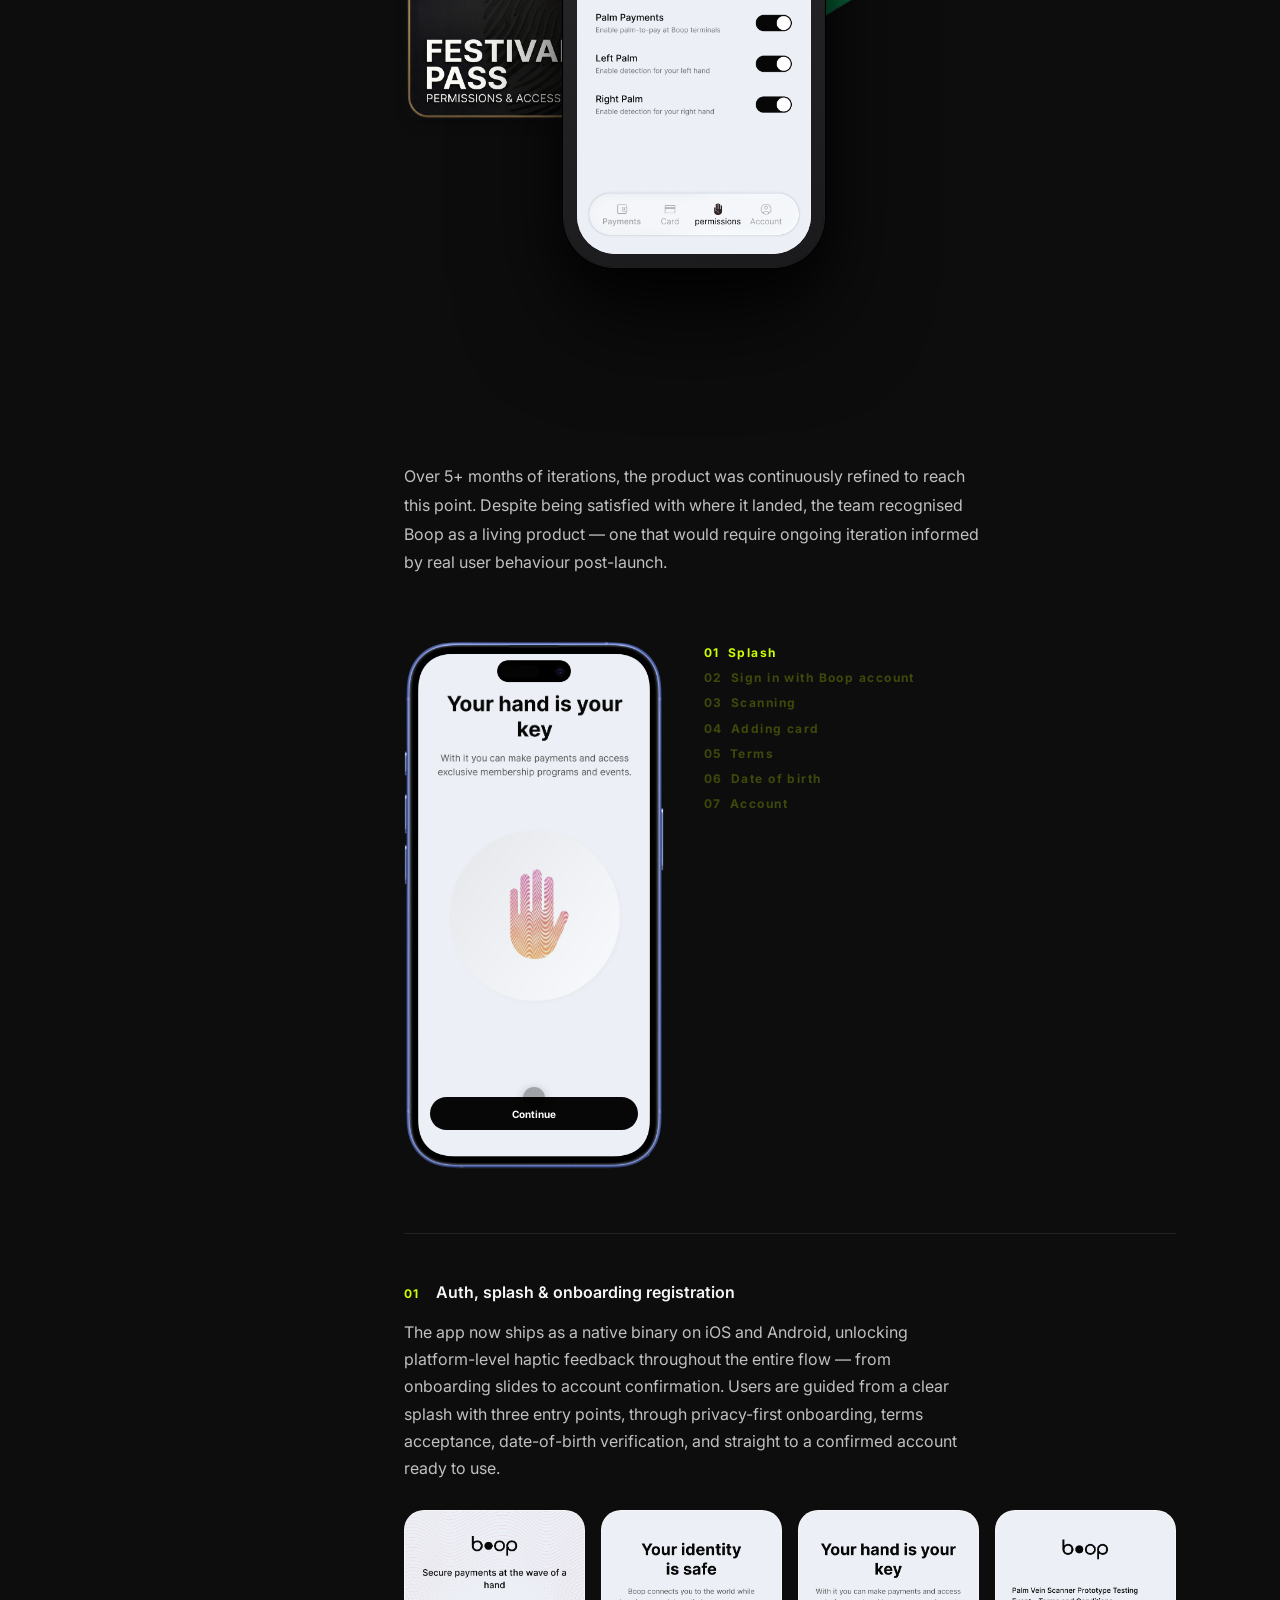
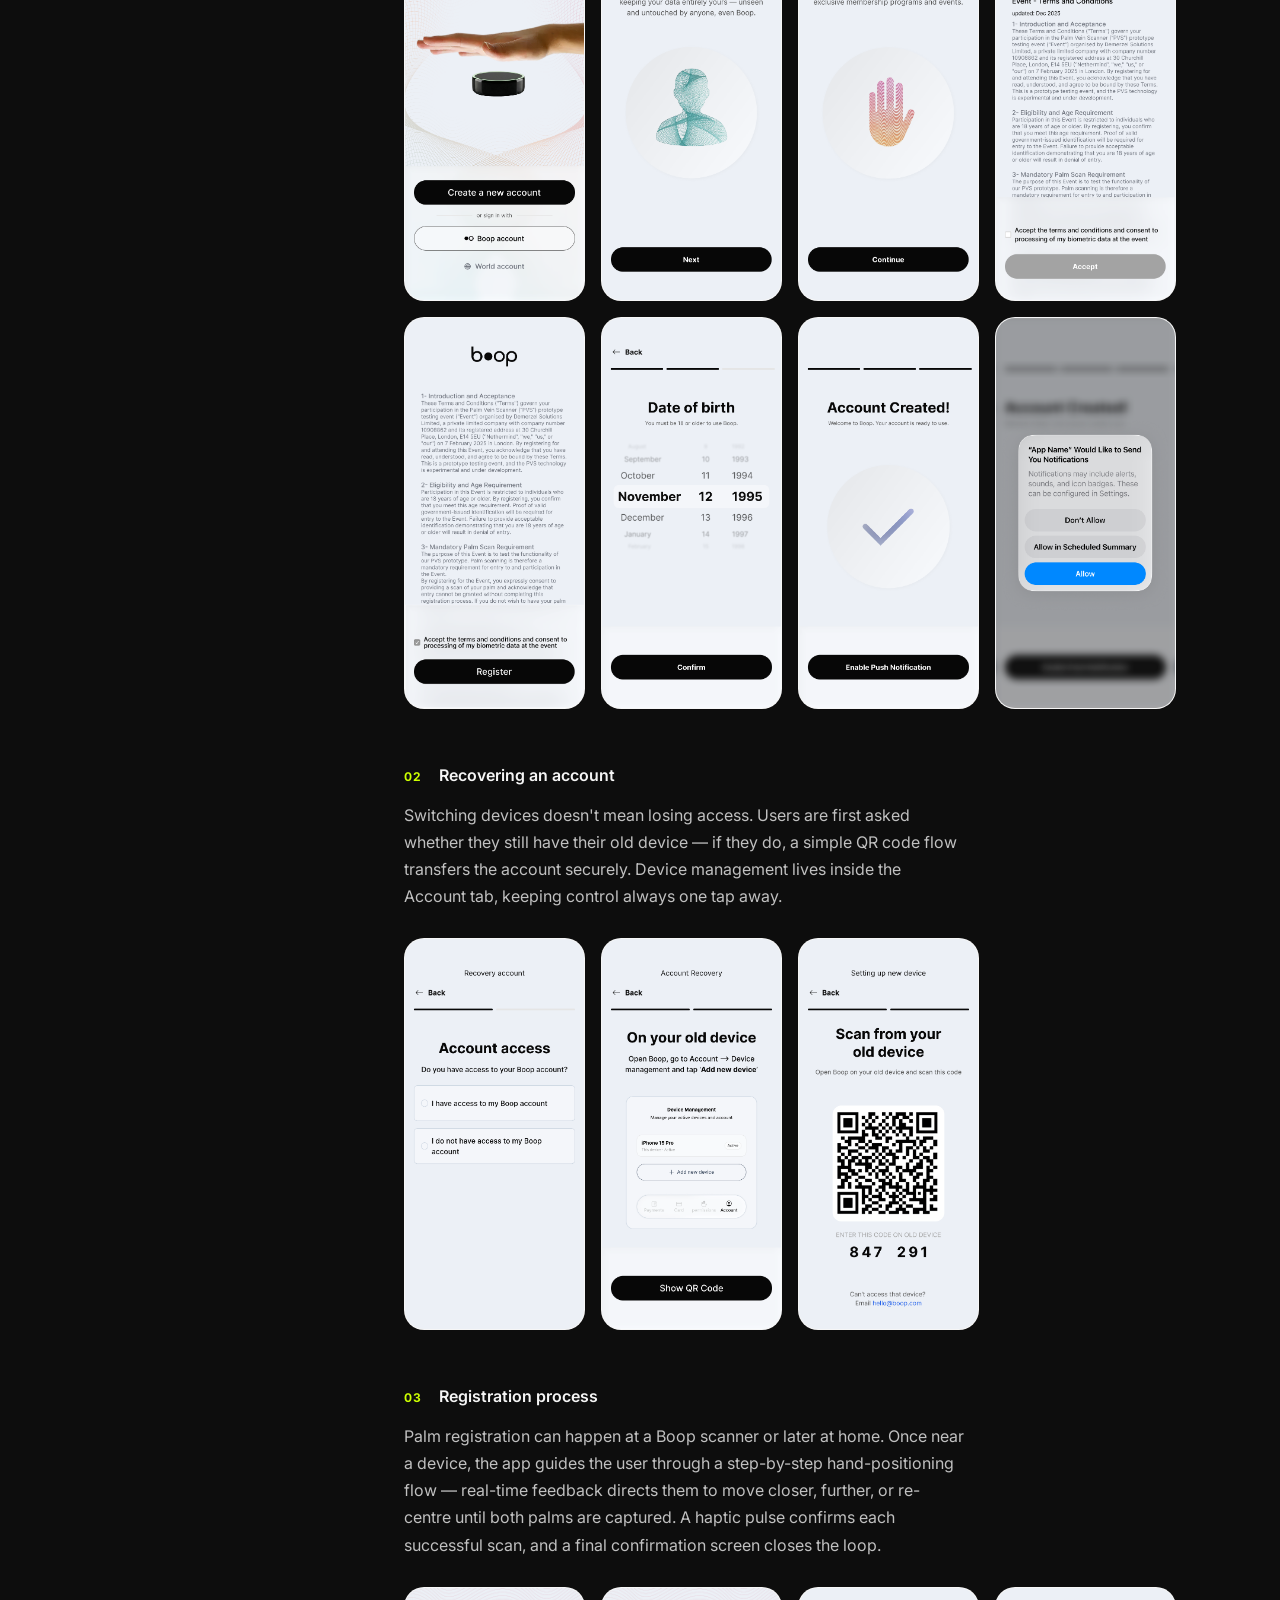
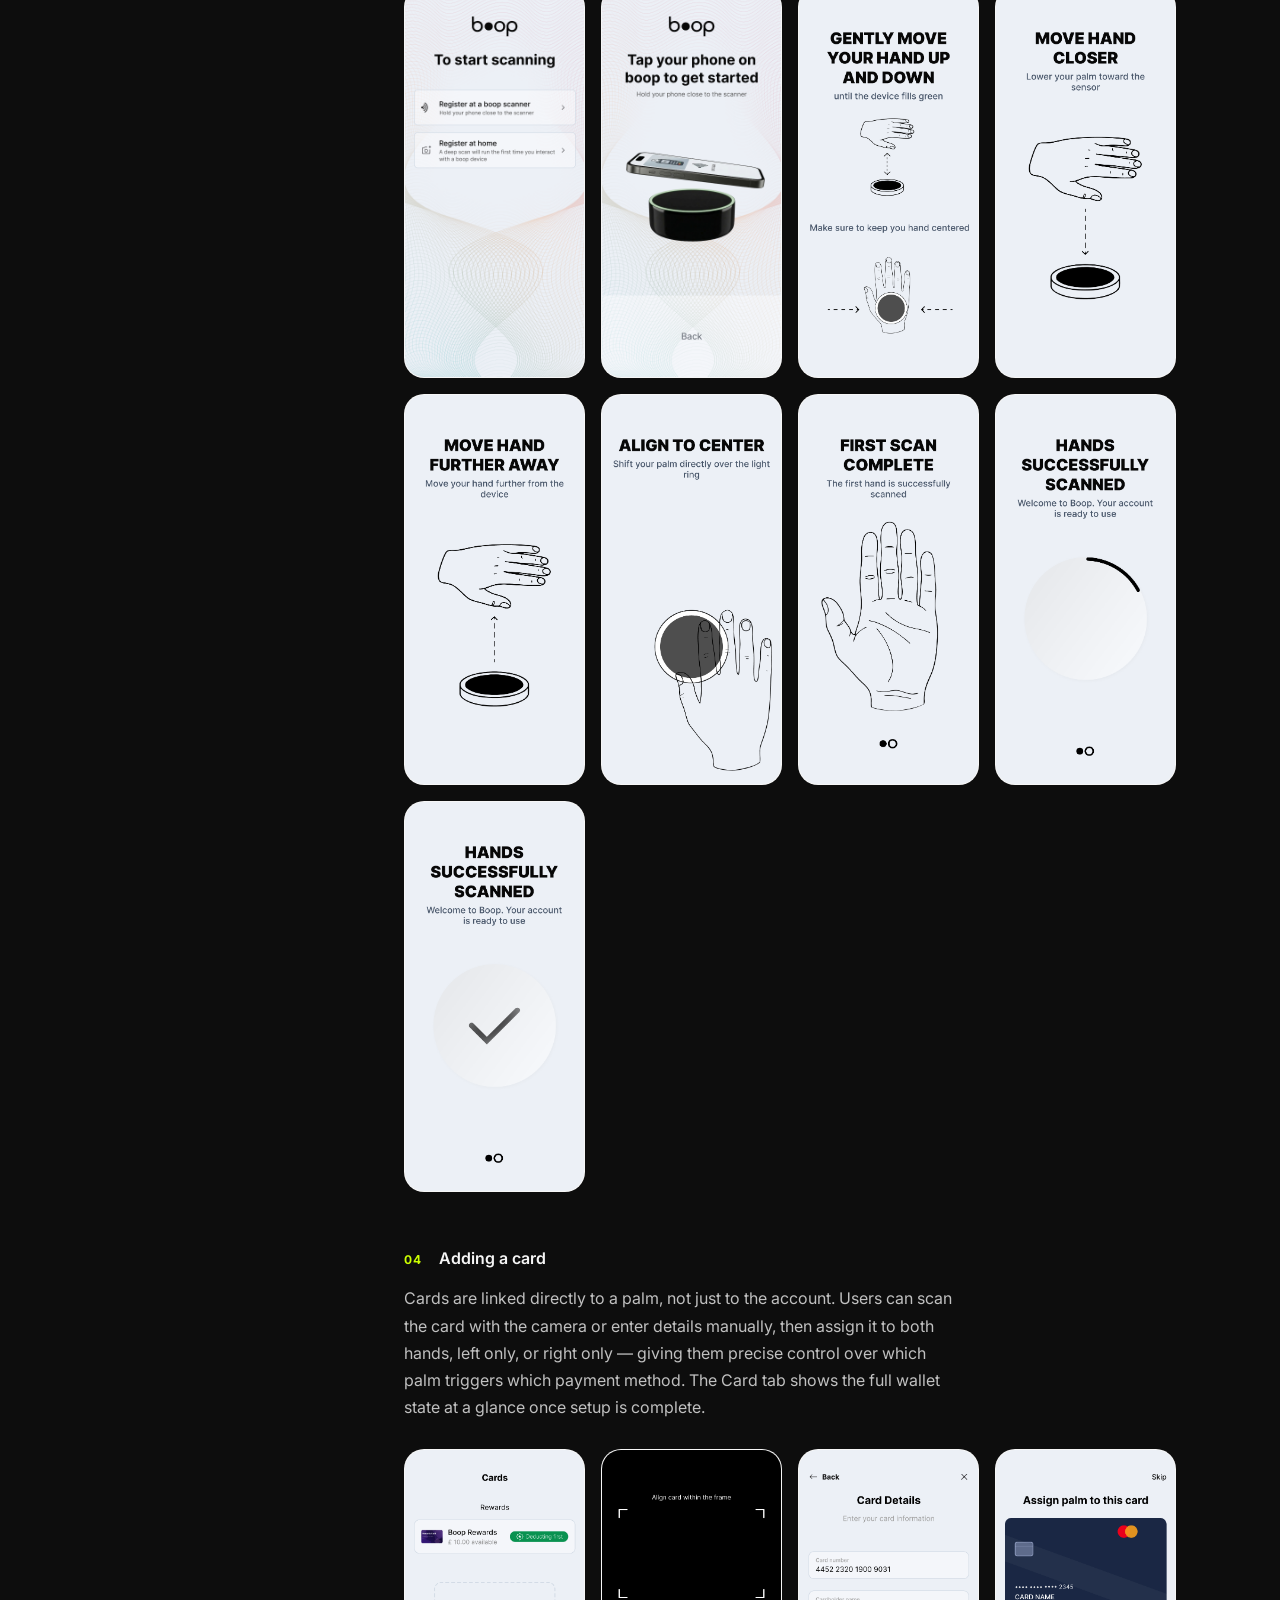
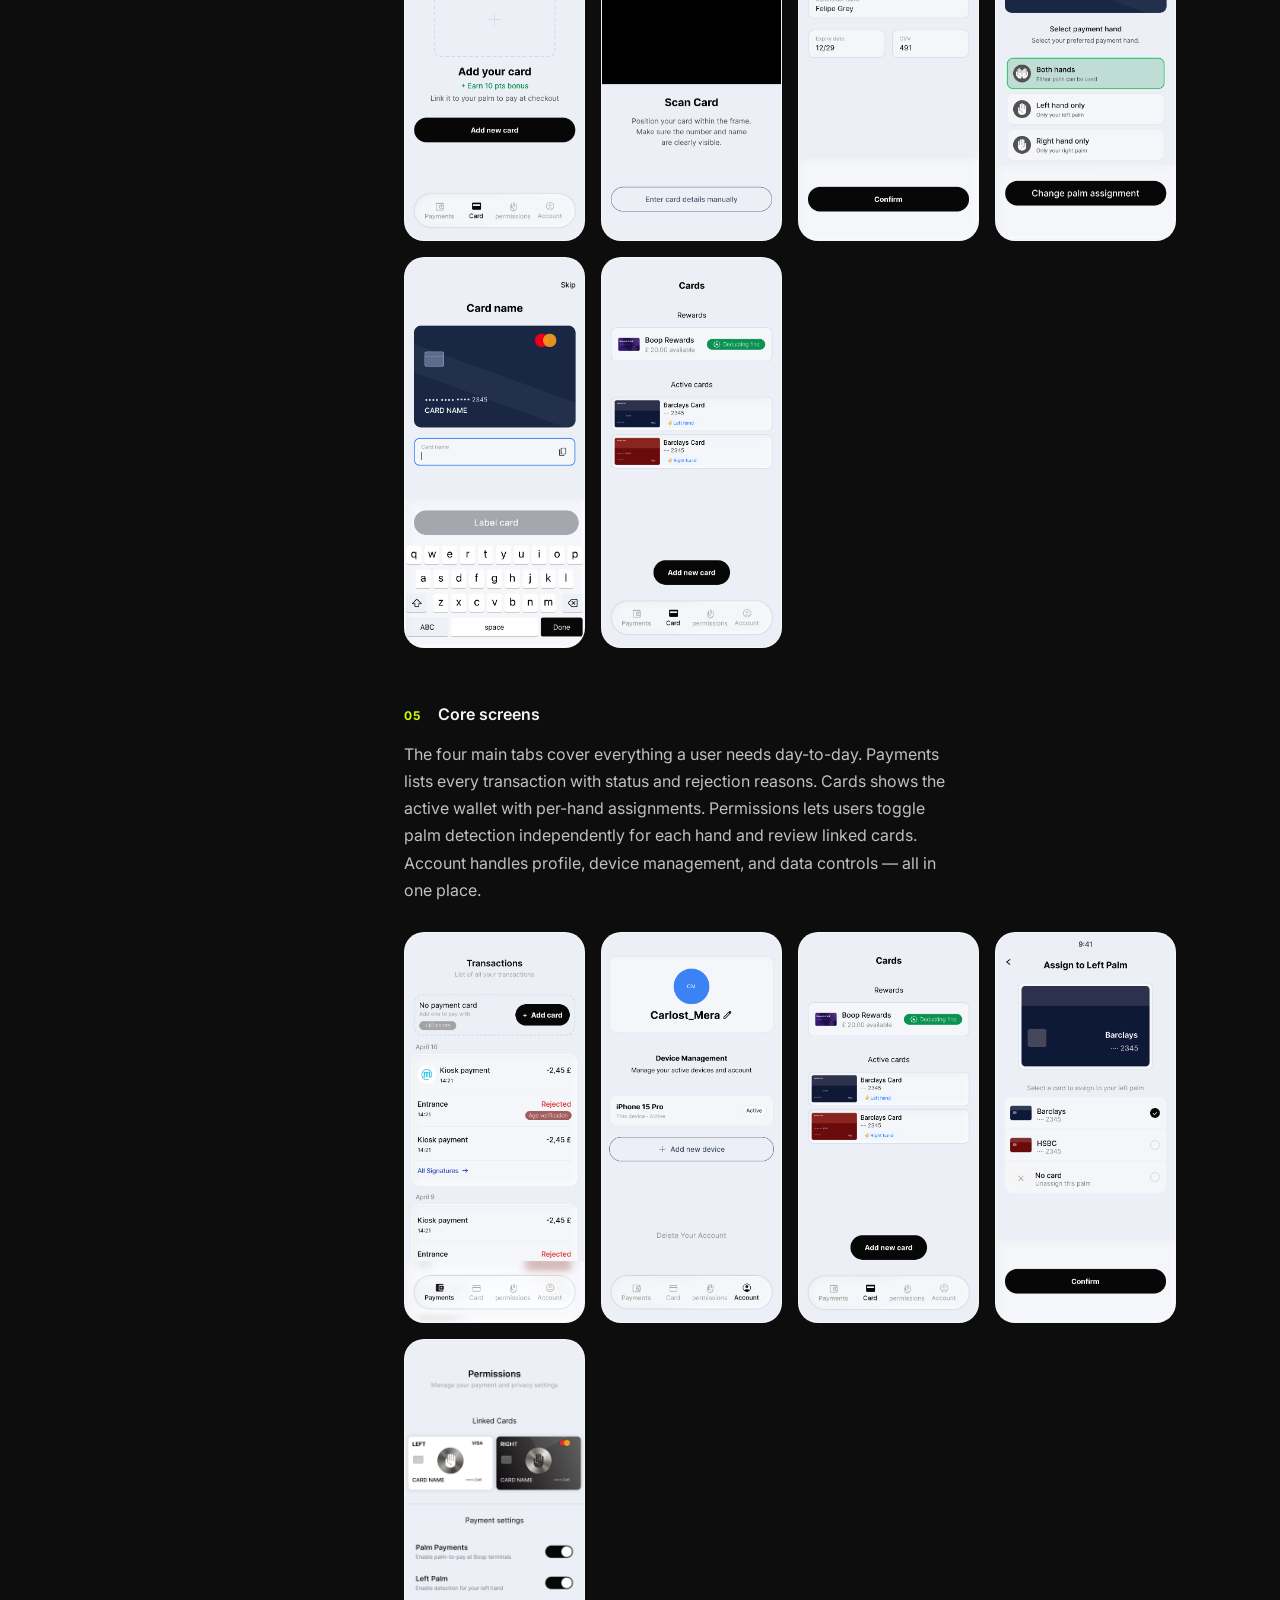
==== commit b15a2524: "Fix scan success screen: increase top padding to clear dynamic island padding-top 10% → 20% so "HAND" ====
--- a/boop.html
+++ b/boop.html
@@ -709,7 +709,7 @@
                   </div>
 
                   <!-- Screen 11: "HANDS SUCCESSFULLY SCANNED" — animated radial progress (Figma 3735:10447) -->
-                  <div class="bd-screen" style="background:#ecf0f6;height:100%;display:flex;flex-direction:column;align-items:center;justify-content:space-between;padding-top:10%;box-sizing:border-box;">
+                  <div class="bd-screen" style="background:#ecf0f6;height:100%;display:flex;flex-direction:column;align-items:center;justify-content:space-between;padding-top:20%;box-sizing:border-box;">
                     <div style="text-align:center;padding:0 23px;width:100%;">
                       <div style="font-family:Inter,sans-serif;font-weight:900;font-size:20px;line-height:1.15;color:#070707;text-transform:uppercase;">HANDS<br>SUCCESSFULLY<br>SCANNED</div>
                       <div style="font-family:Inter,sans-serif;font-weight:500;font-size:11.5px;color:#475569;margin-top:5px;line-height:1.4;">Welcome to Boop. Your account is ready to use</div>
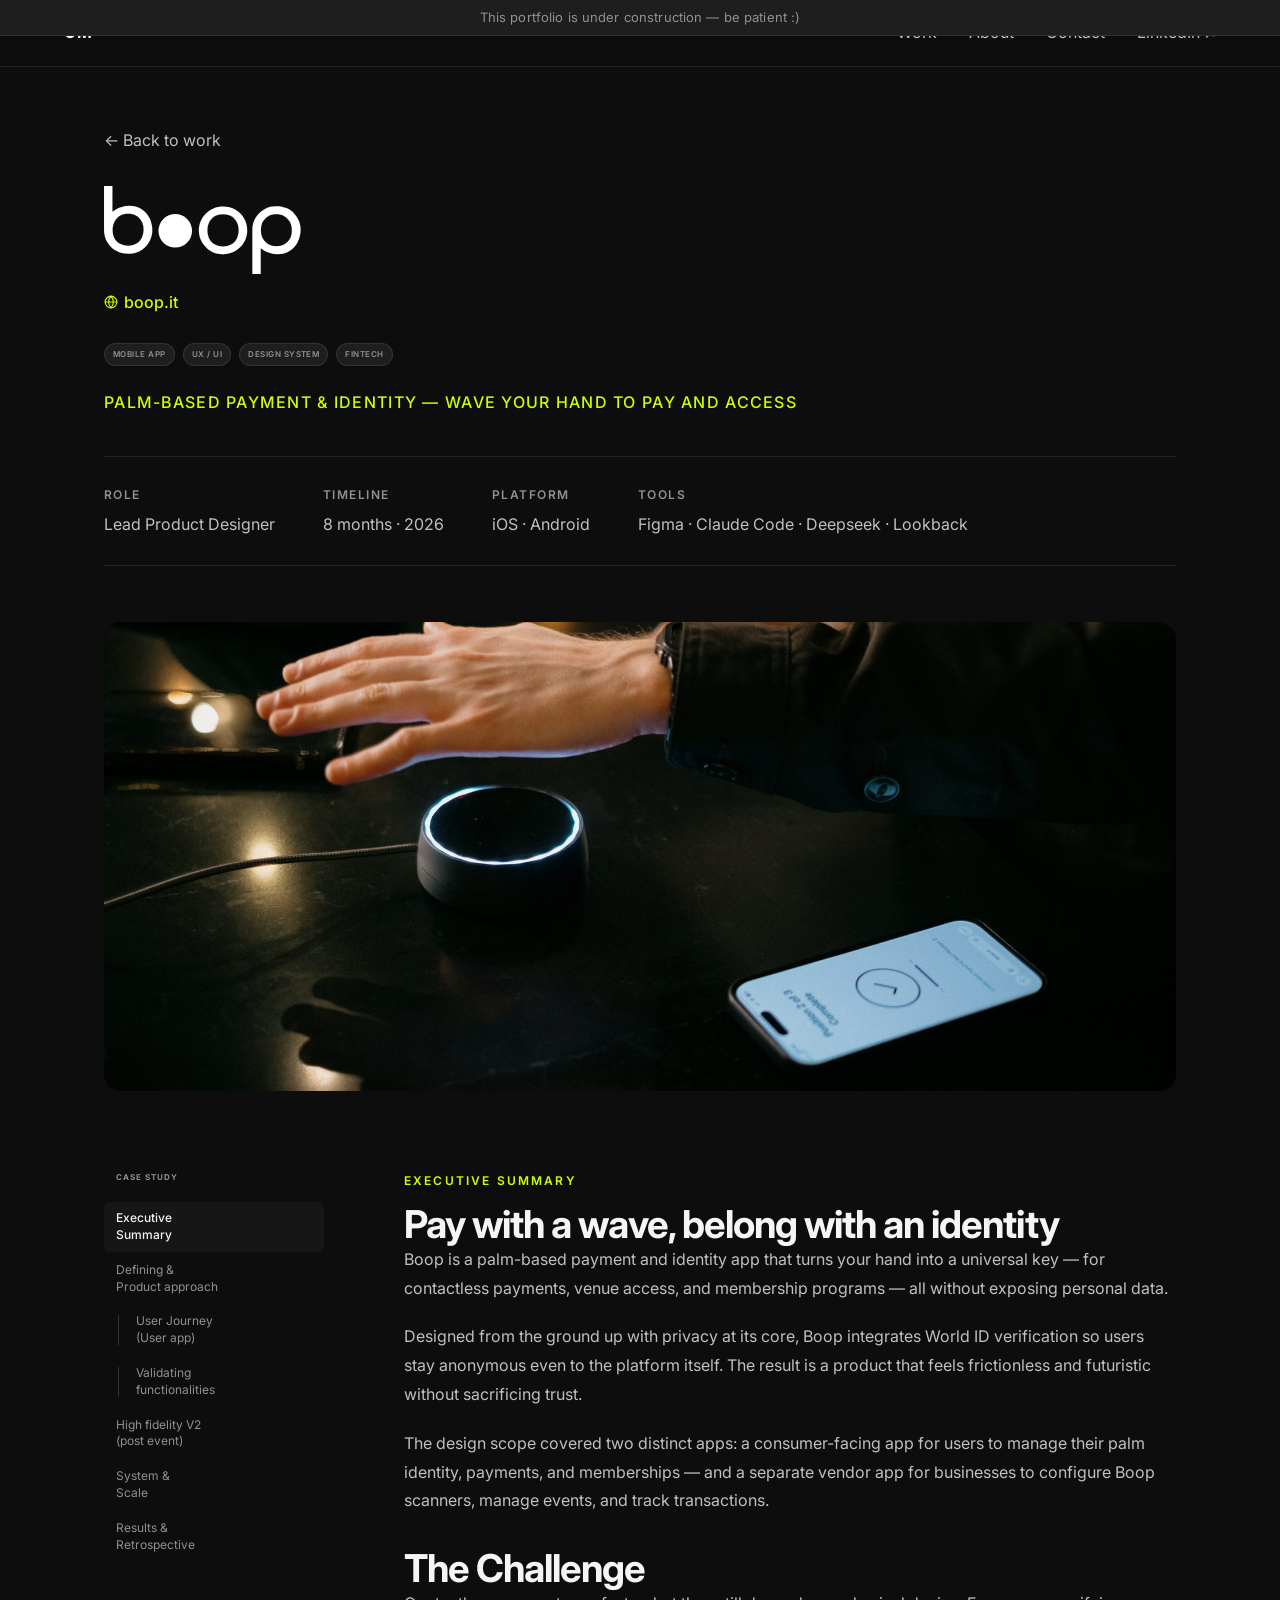
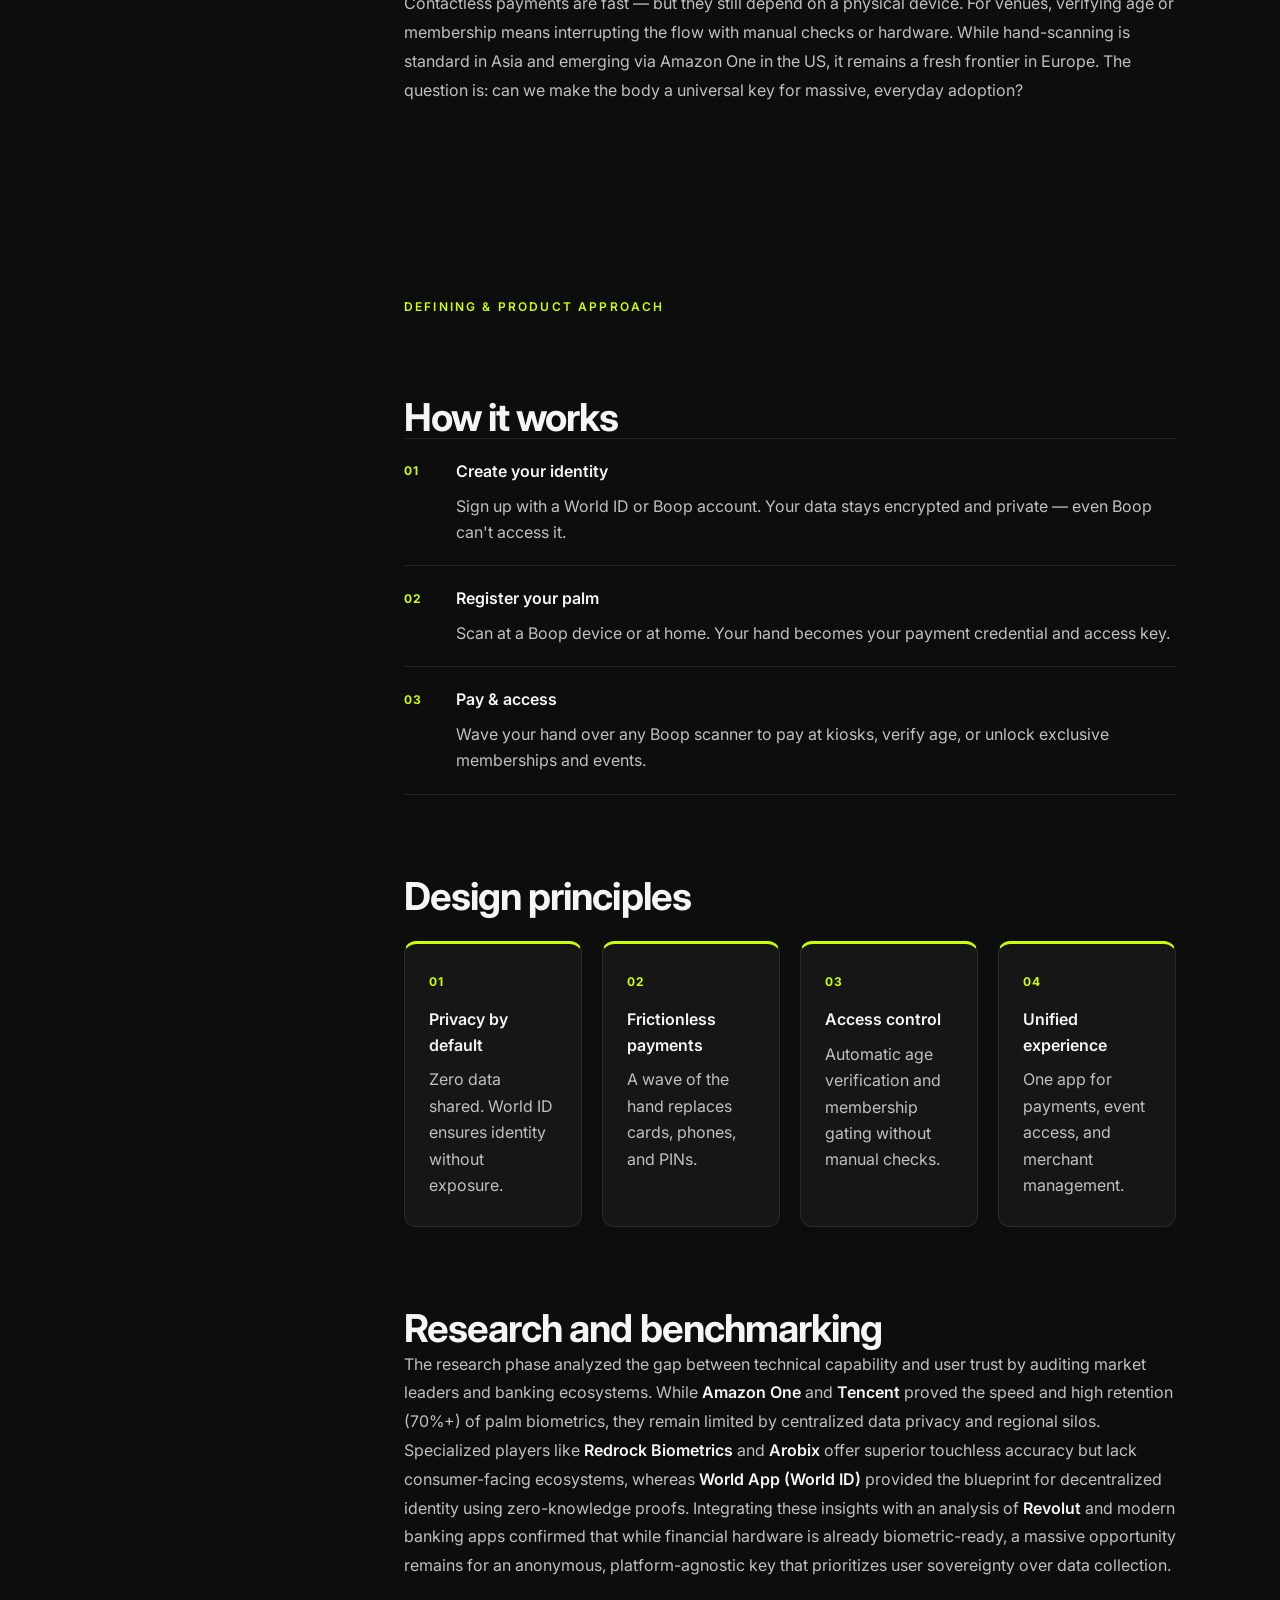
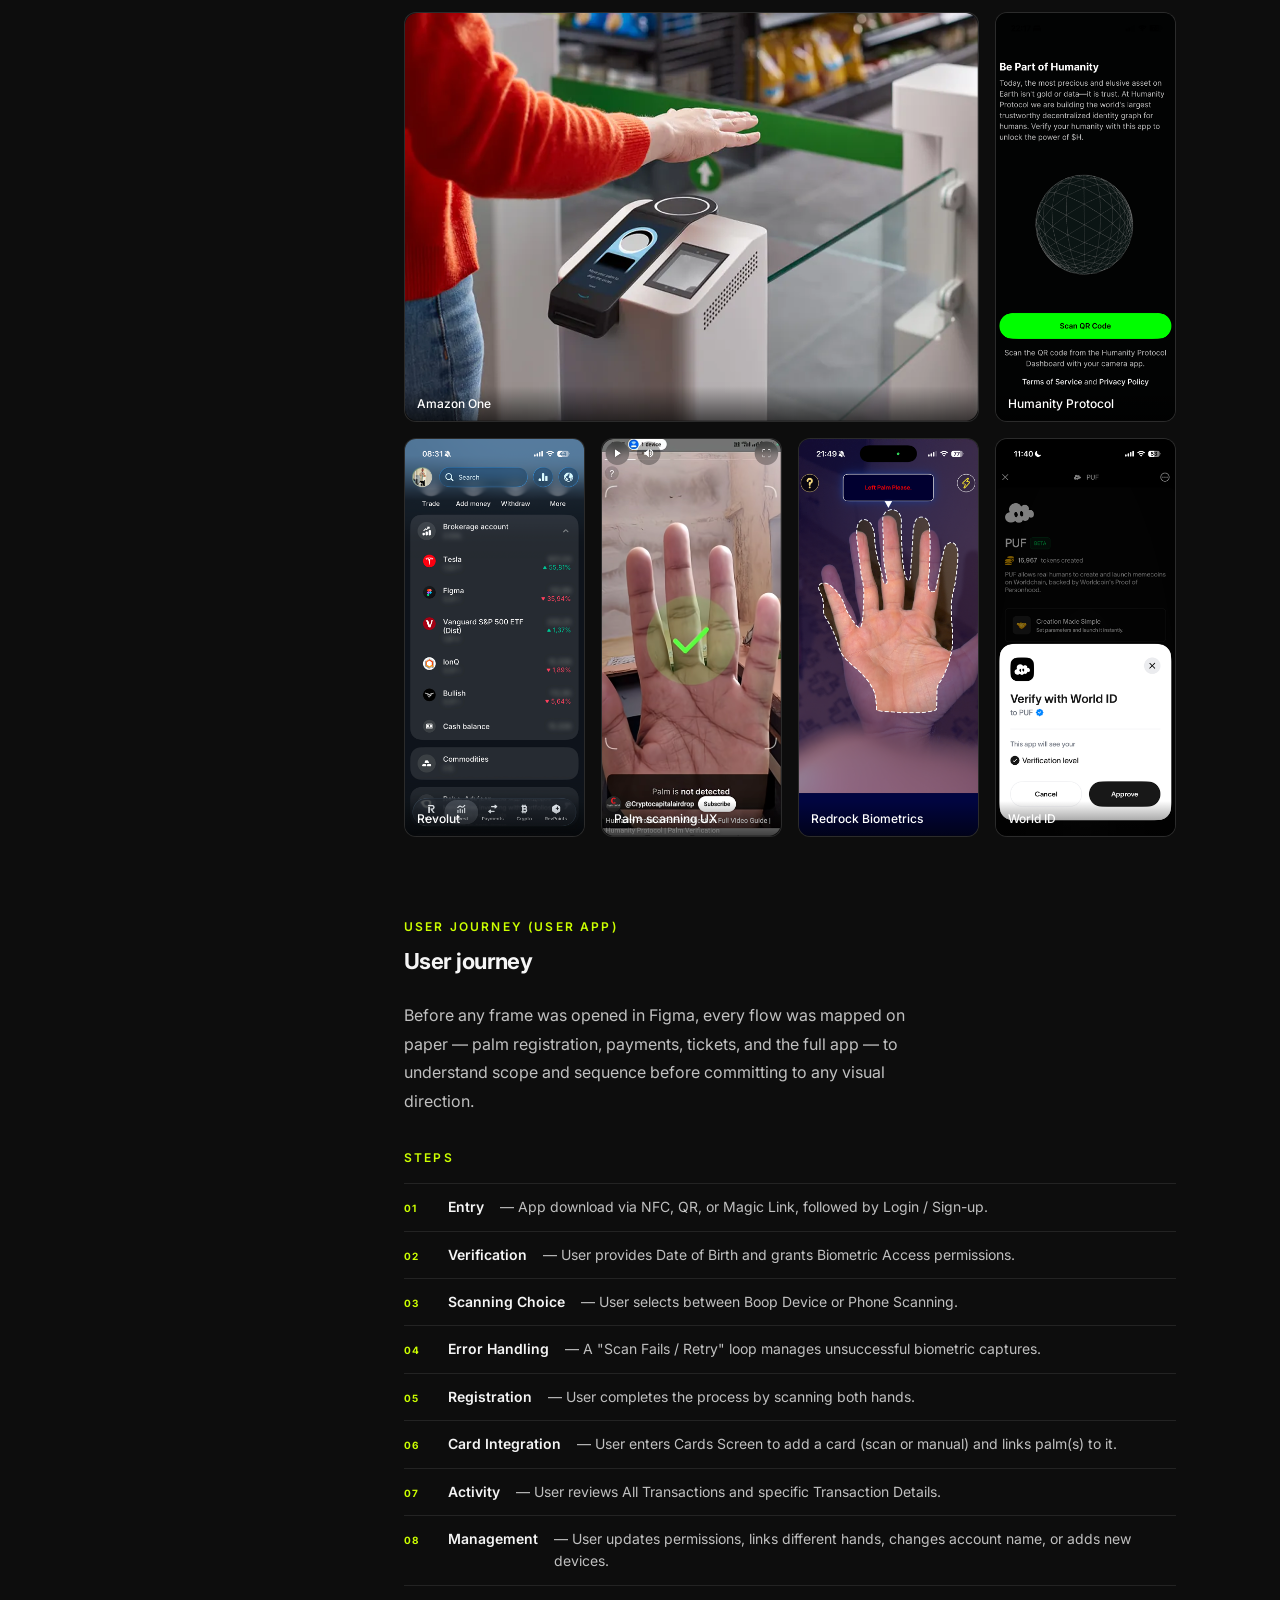
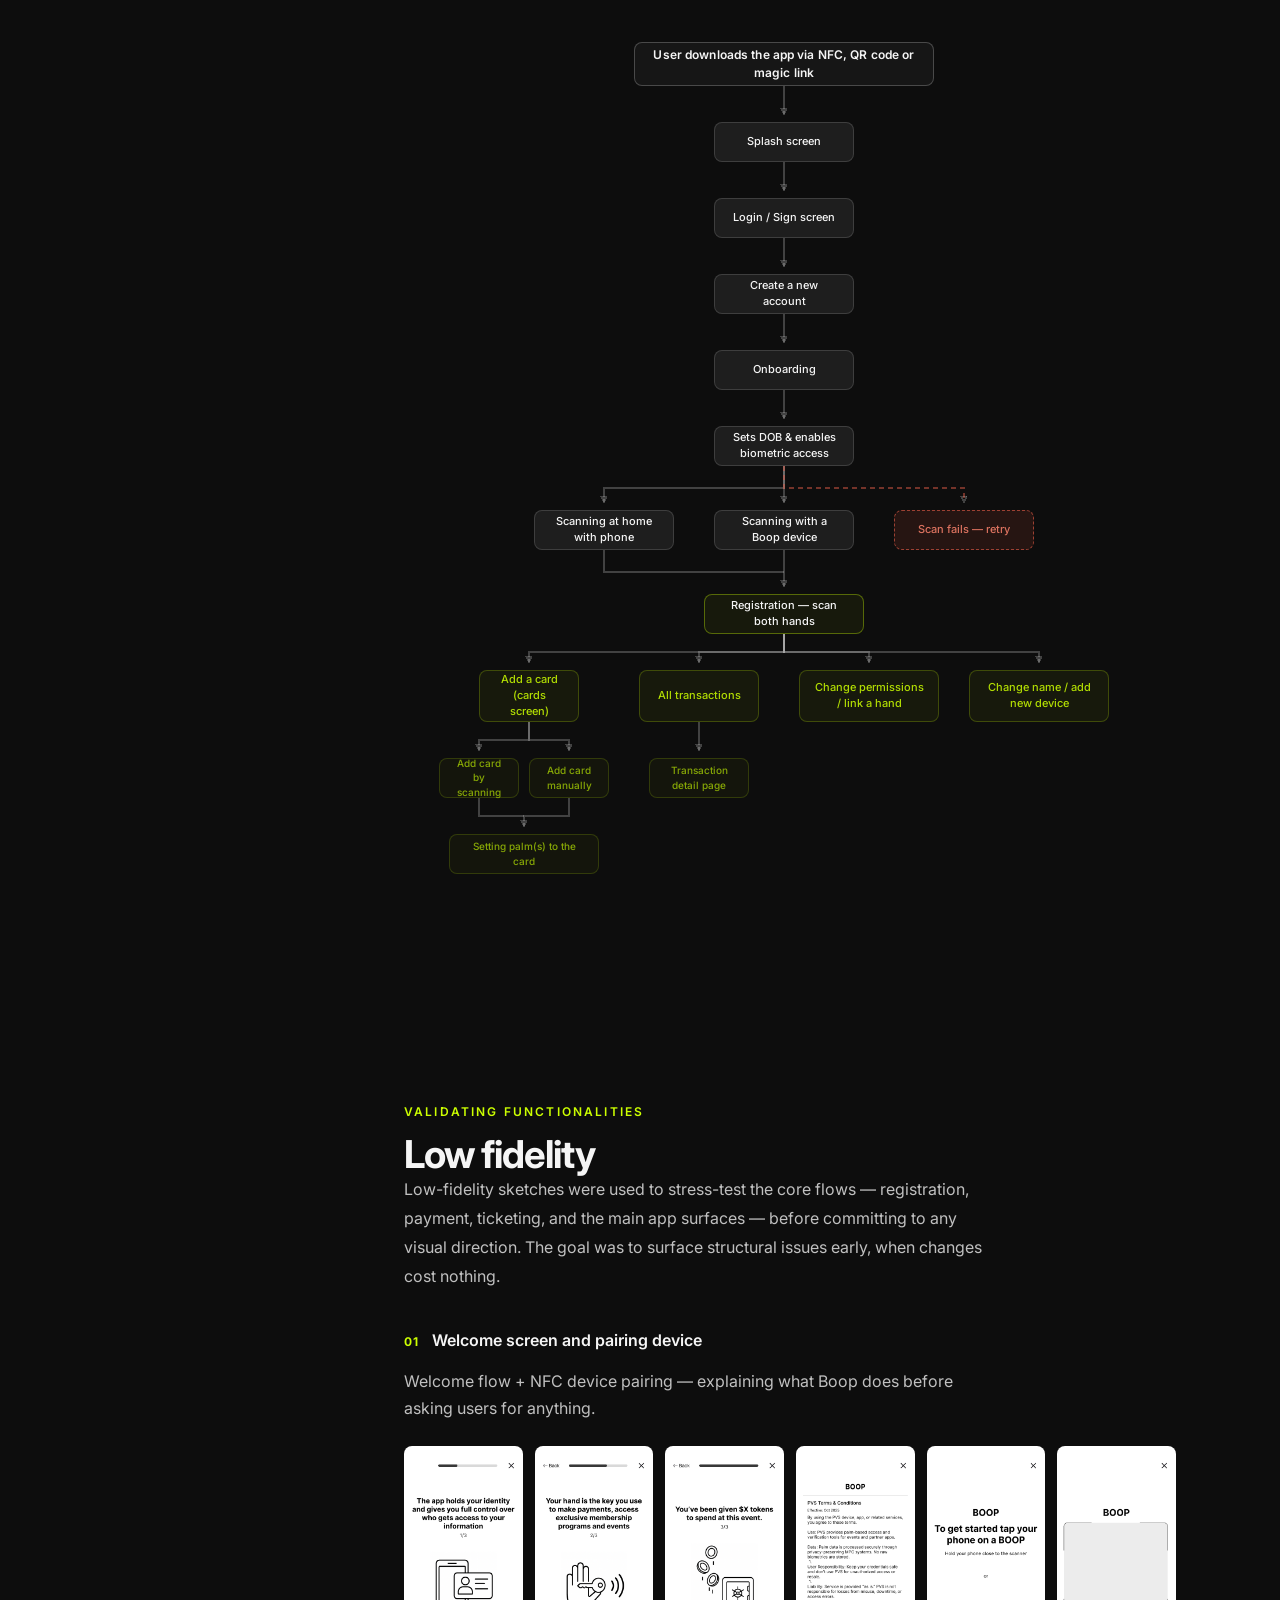
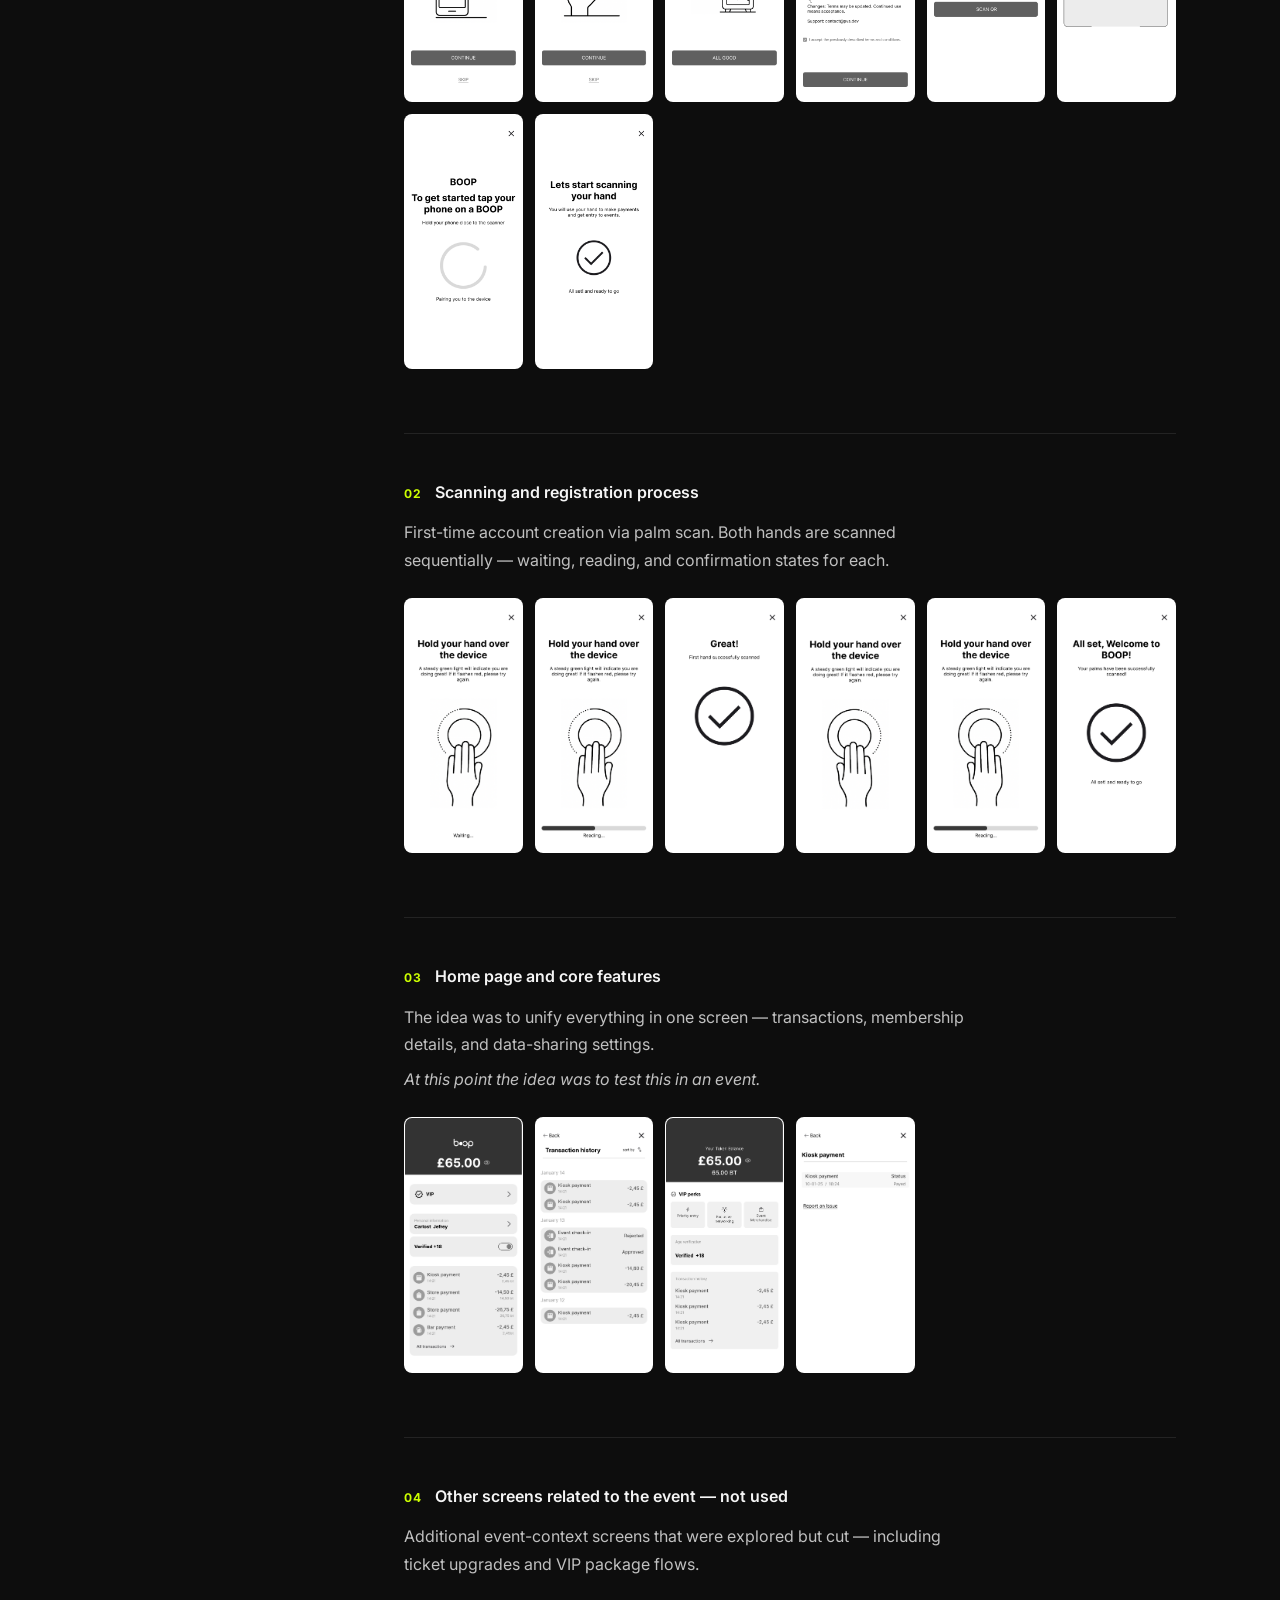
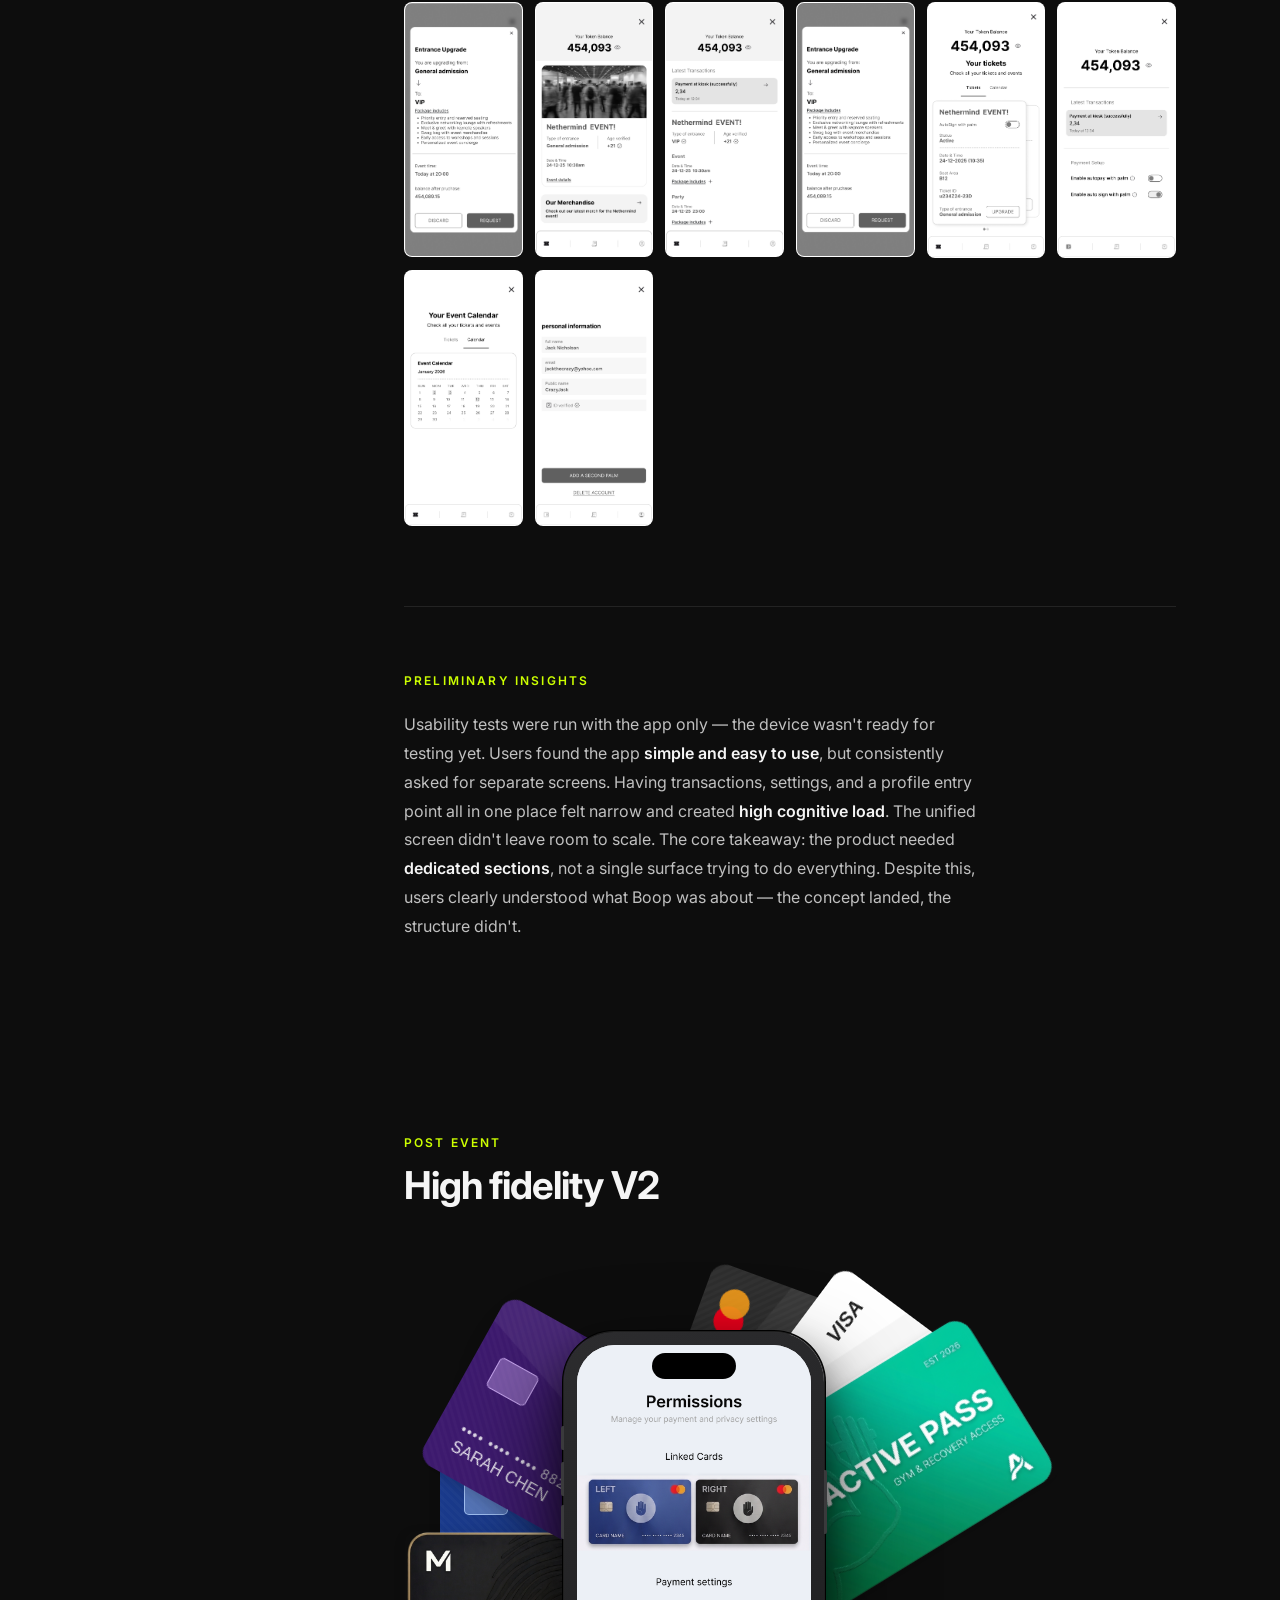
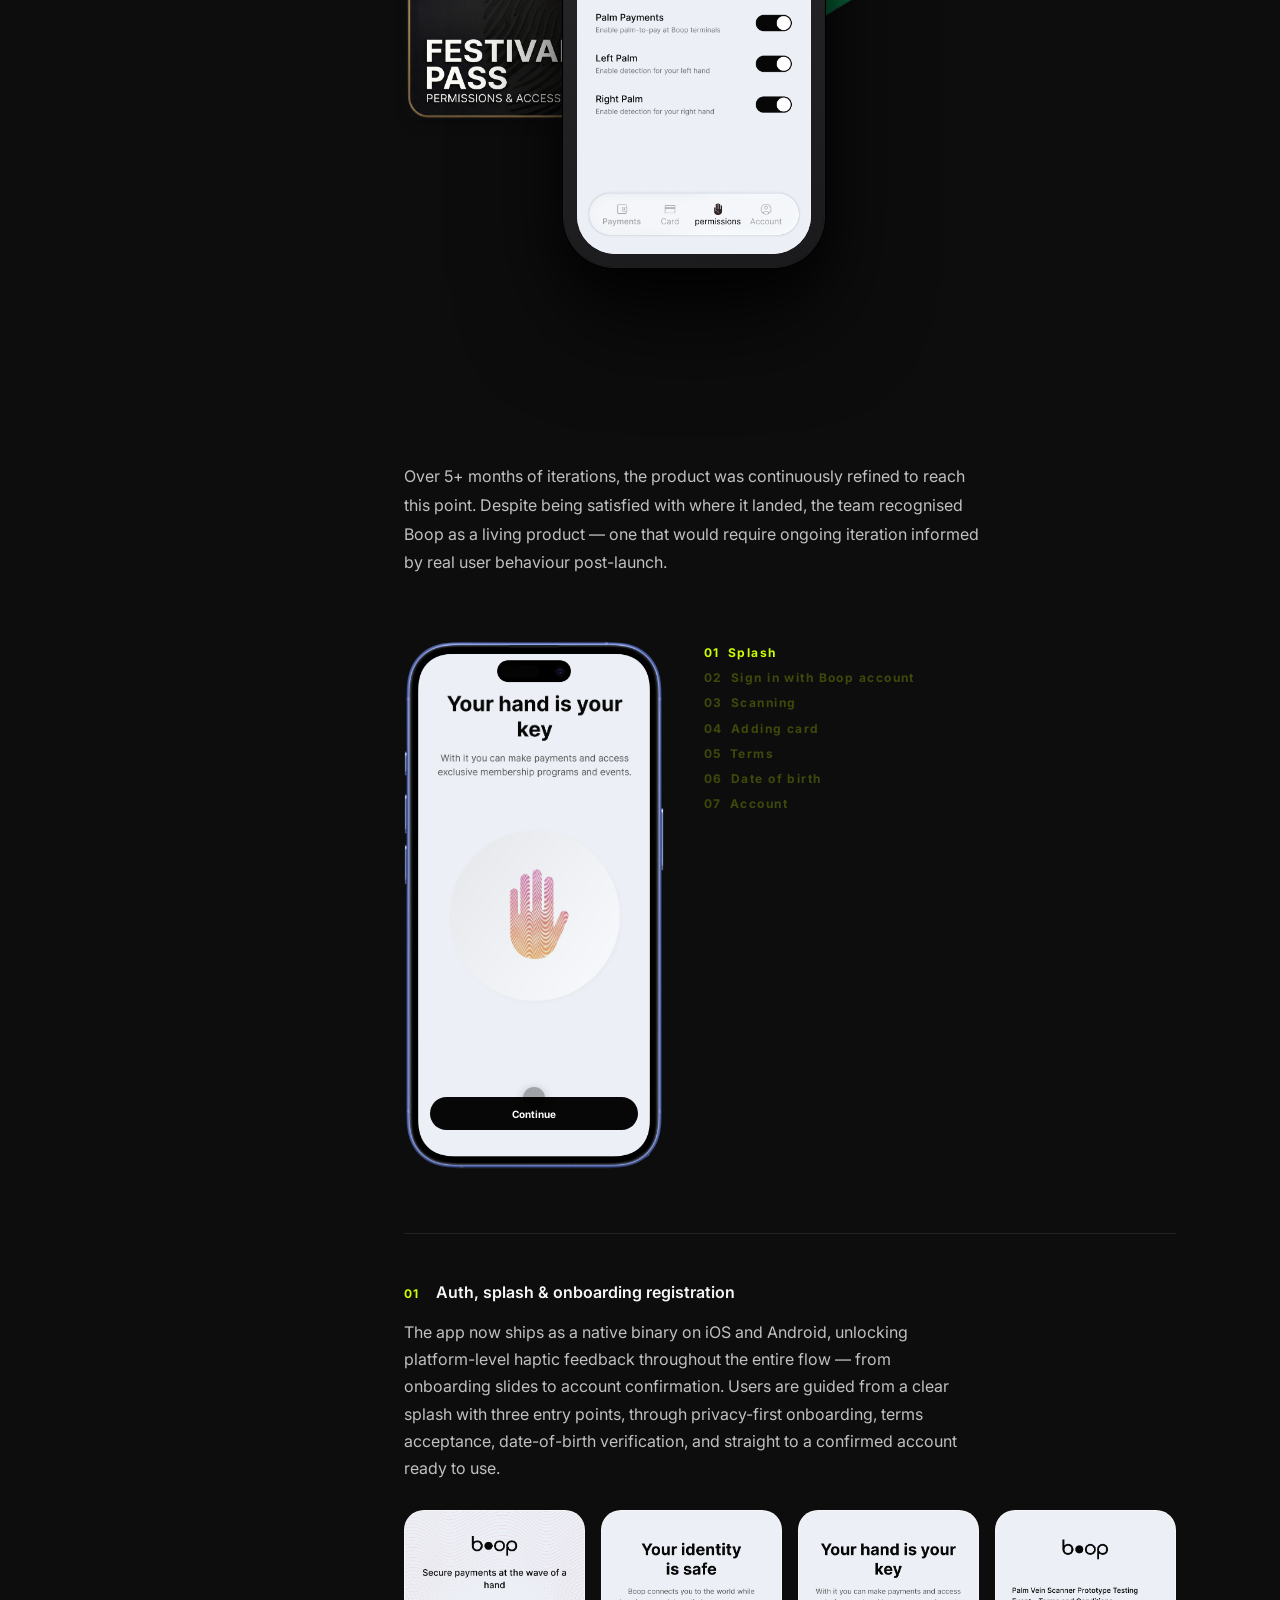
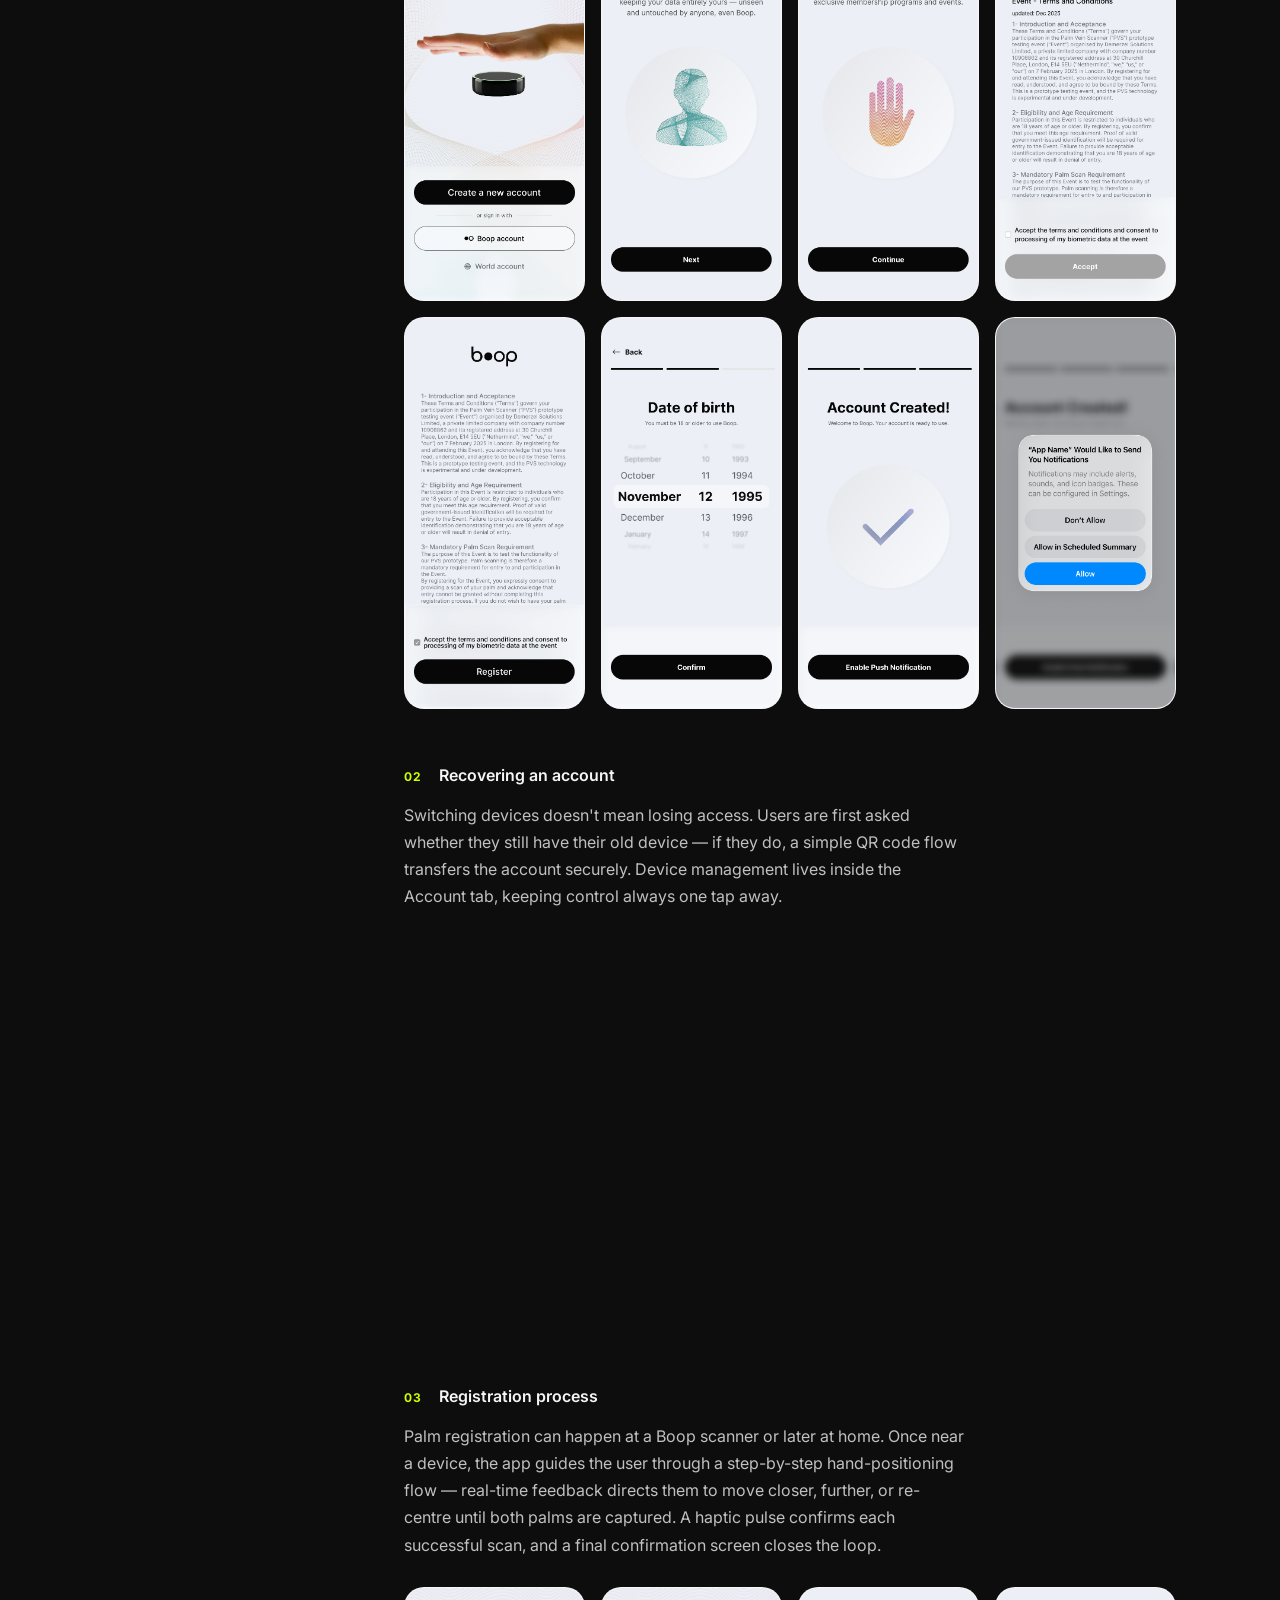
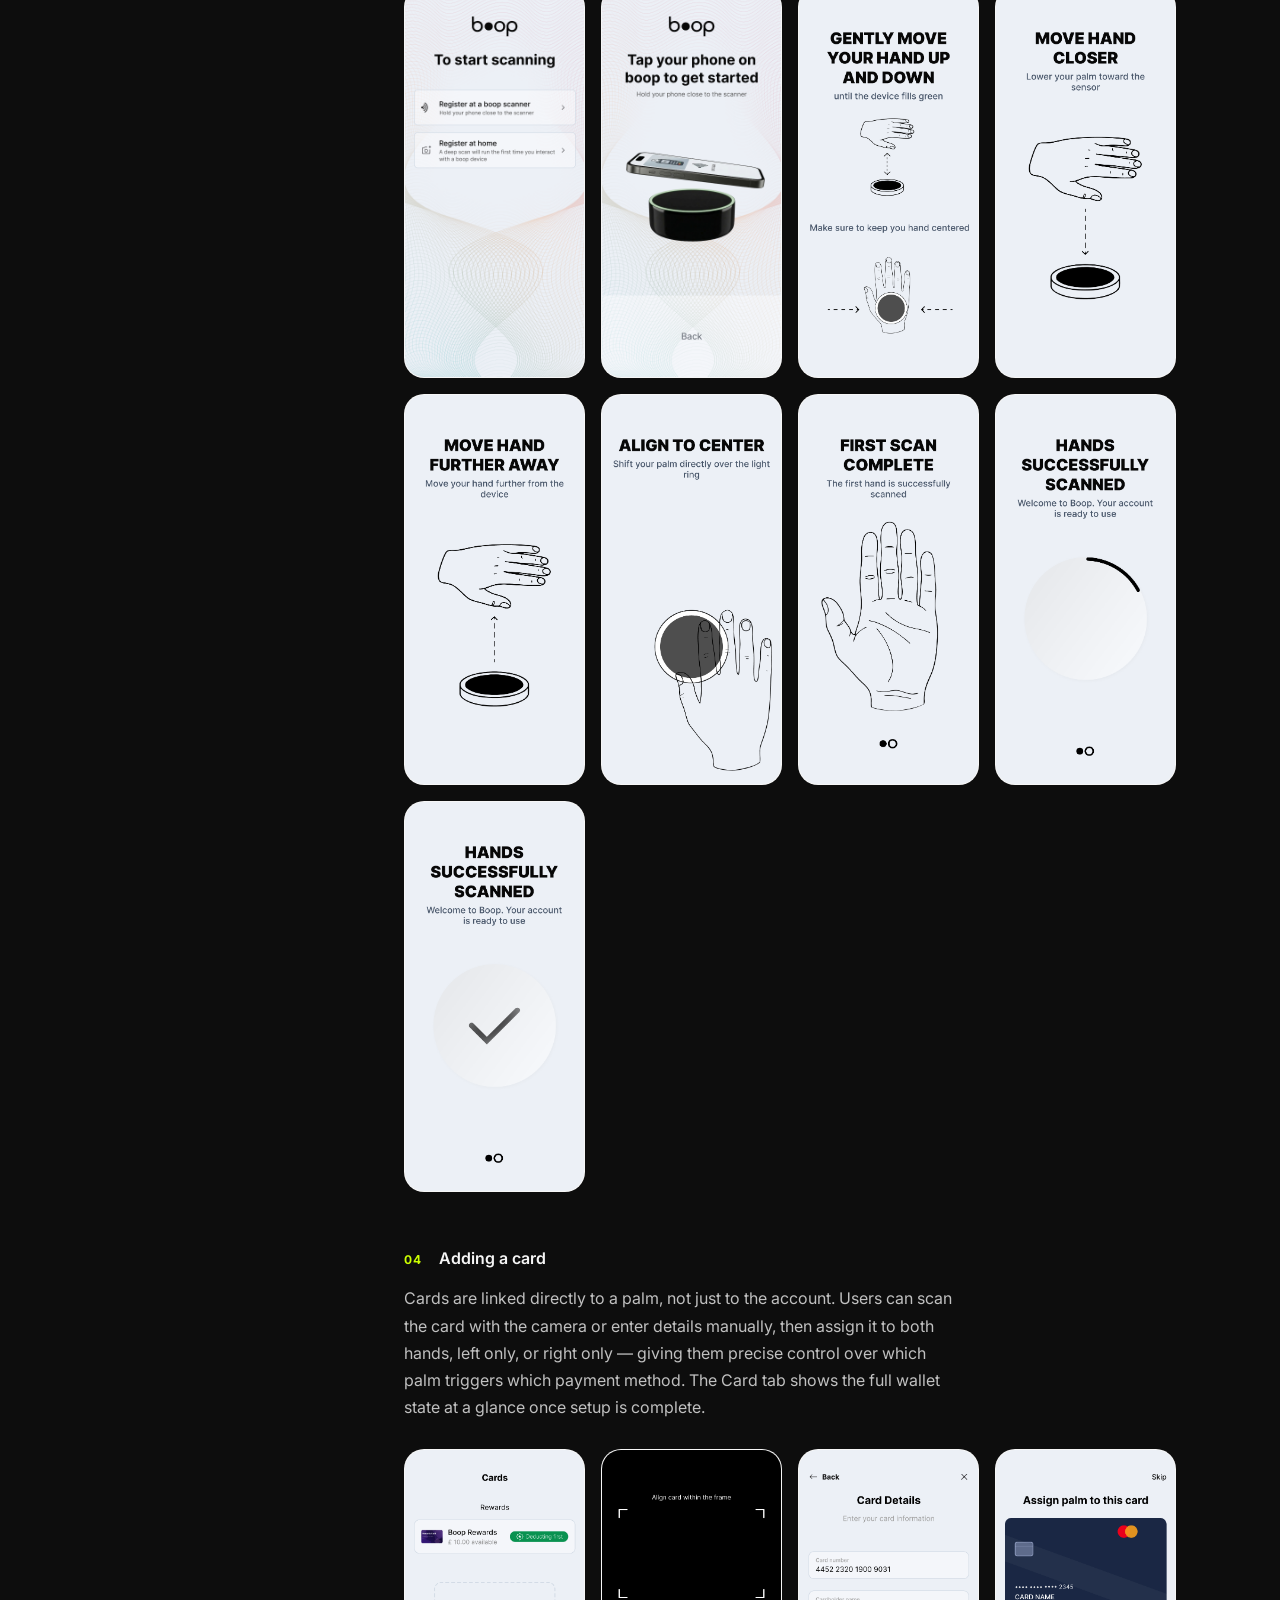
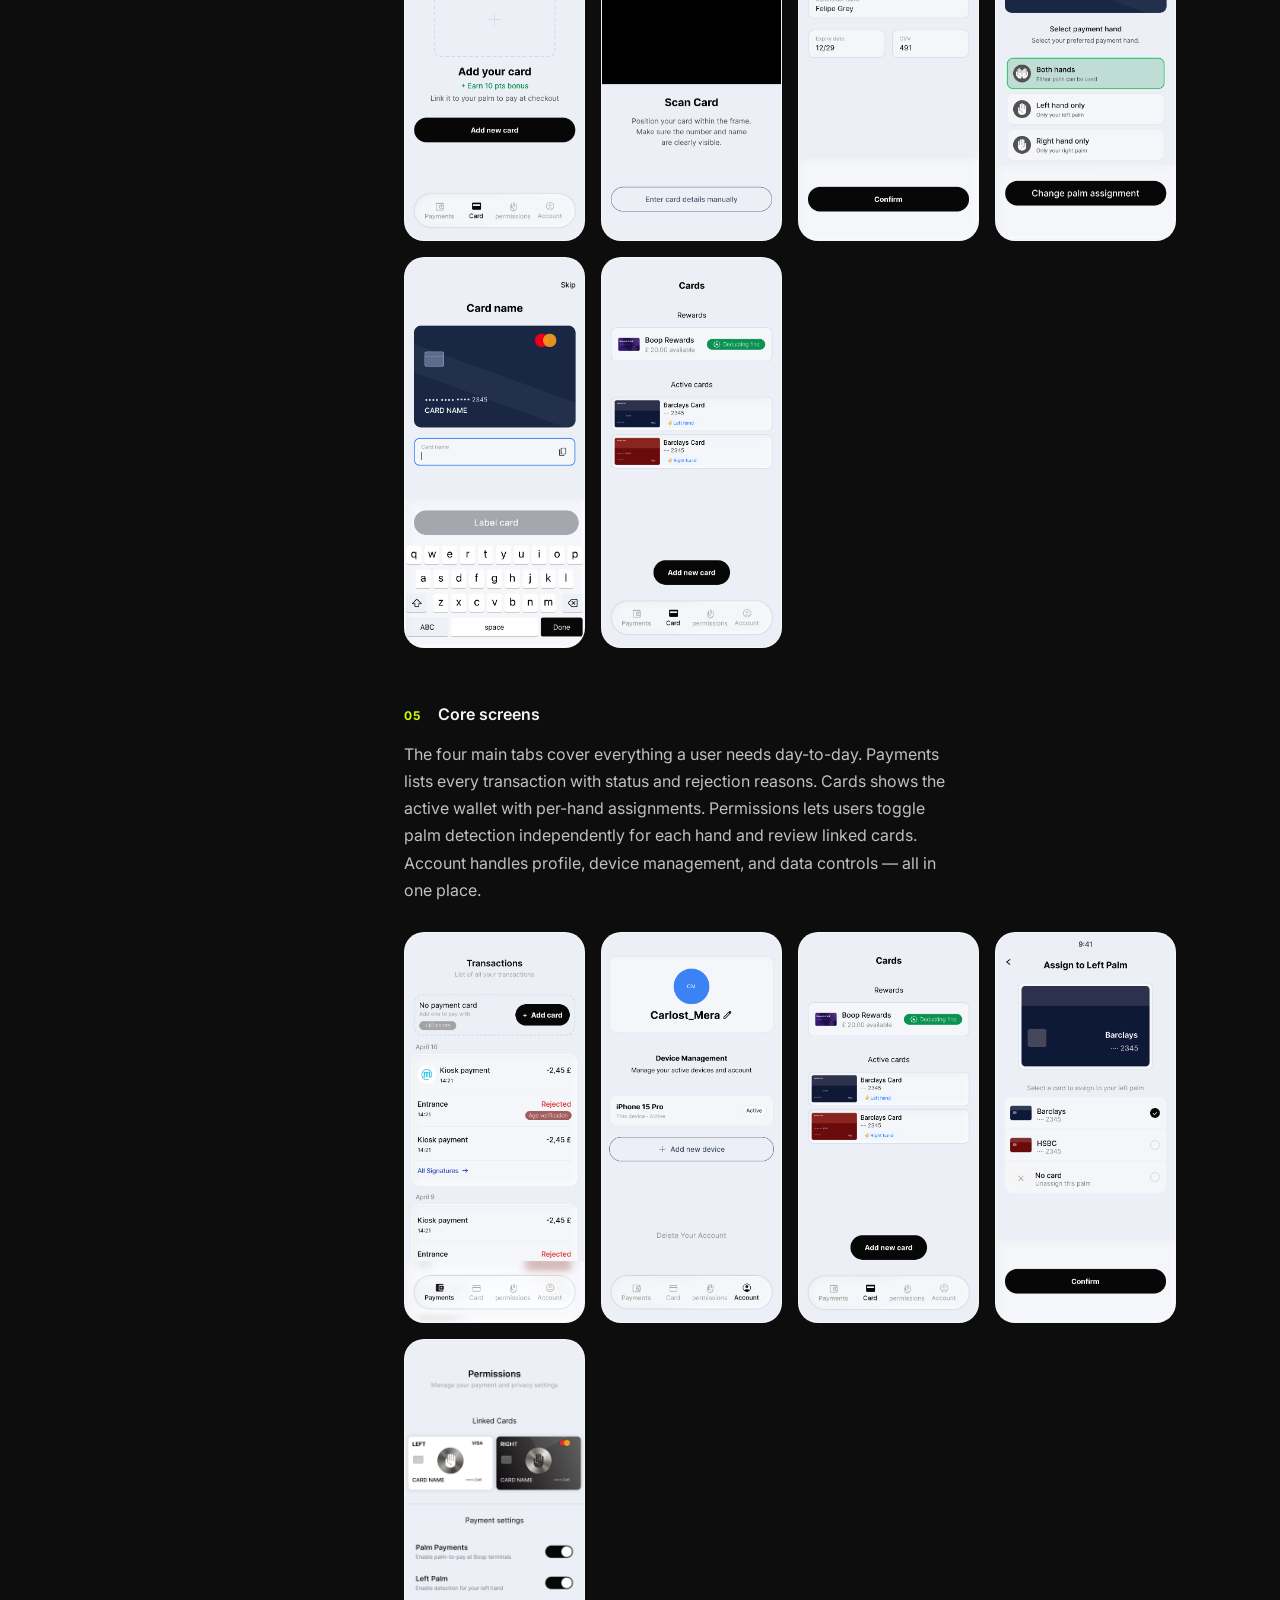
==== commit 8a5bf270: "feat(boop): add 04 Adding Card flow — Scan Card screen + runCard animation Co-Authored-By: Claude So" ====
--- a/boop.html
+++ b/boop.html
@@ -838,6 +838,32 @@
                   <!-- Screen 0: Cards — empty state (Figma 3625:18006) -->
                   <div class="bd-screen">
                     <img src="bc-card-01.png" alt="Cards — empty state">
+                  </div>
+                  <!-- Screen 1: Scan Card — camera viewfinder (Figma 2877:7258) -->
+                  <div class="bd-screen" style="background:#ecf0f6;display:flex;flex-direction:column;">
+                    <!-- Camera viewfinder — black, ~62% of screen height -->
+                    <div style="background:#000;flex:0 0 62%;display:flex;flex-direction:column;align-items:center;padding-top:14%;gap:6%;box-sizing:border-box;">
+                      <span style="font:400 7px/1.4 'Inter',sans-serif;color:rgba(255,255,255,0.8);text-align:center;flex-shrink:0;">Align card within the frame</span>
+                      <!-- Credit card aspect ratio frame with corner brackets -->
+                      <div style="position:relative;width:82%;aspect-ratio:1.586;flex-shrink:0;">
+                        <div style="position:absolute;top:0;left:0;width:15%;height:2px;background:#fff;border-radius:1px;"></div>
+                        <div style="position:absolute;top:0;left:0;width:2px;height:15%;background:#fff;border-radius:1px;"></div>
+                        <div style="position:absolute;top:0;right:0;width:15%;height:2px;background:#fff;border-radius:1px;"></div>
+                        <div style="position:absolute;top:0;right:0;width:2px;height:15%;background:#fff;border-radius:1px;"></div>
+                        <div style="position:absolute;bottom:0;left:0;width:15%;height:2px;background:#fff;border-radius:1px;"></div>
+                        <div style="position:absolute;bottom:0;left:0;width:2px;height:15%;background:#fff;border-radius:1px;"></div>
+                        <div style="position:absolute;bottom:0;right:0;width:15%;height:2px;background:#fff;border-radius:1px;"></div>
+                        <div style="position:absolute;bottom:0;right:0;width:2px;height:15%;background:#fff;border-radius:1px;"></div>
+                      </div>
+                    </div>
+                    <!-- Bottom content -->
+                    <div style="flex:1;display:flex;flex-direction:column;align-items:center;justify-content:space-between;padding:18px 12px 22px;text-align:center;box-sizing:border-box;">
+                      <div style="display:flex;flex-direction:column;align-items:center;gap:8px;">
+                        <p style="margin:0;font:700 14px/1.3 'Inter',sans-serif;color:#070707;">Scan Card</p>
+                        <p style="margin:0;font:400 7.5px/1.5 'Inter',sans-serif;color:#525252;">Position your card within the frame.<br>Make sure the number and name<br>are clearly visible.</p>
+                      </div>
+                      <button style="display:flex;align-items:center;justify-content:center;width:100%;height:31px;border-radius:100px;background:transparent;border:1px solid #475569;color:#475569;font:500 8px/1 'Inter',sans-serif;cursor:default;">Enter card details manually</button>
+                    </div>
                   </div>
                 </div><!-- /#bcSlide -->
 
@@ -1227,8 +1253,10 @@
             var brBoopBtn    = document.getElementById('brBoopBtn');
 
             var _brGen = 0;
+            var _bcGen = 0;
 
             function goTo(n){ brSlide.style.transform = 'translateX(-'+(n * port.offsetWidth)+'px)'; }
+            function bcGoTo(n){ bcSlide.style.transform = 'translateX(-'+(n * port.offsetWidth)+'px)'; }
             function setCursorX(x){ cursor.style.left = x; ripple.style.left = x; }
             function setCursorY(y){ cursor.style.top  = y; ripple.style.top  = y; }
 
@@ -1321,9 +1349,35 @@
               }, 500);
             }
 
+            function runCard(){
+              var g = _bcGen;
+              var ok = function(){ return _bcGen === g; };
+              bcSlide.style.transition = 'none'; bcGoTo(0);
+              requestAnimationFrame(function(){ requestAnimationFrame(function(){
+                bcSlide.style.transition = 'transform .45s cubic-bezier(.4,0,.2,1)';
+                setCursorX('50%');
+                setTimeout(function(){
+                  if(!ok()) return;
+                  animateTap('75%', function(){}, function(){
+                    if(!ok()) return;
+                    bcGoTo(1);
+                    setTimeout(function(){
+                      if(!ok()) return;
+                      bcSlide.style.transition = 'none'; bcGoTo(0);
+                      requestAnimationFrame(function(){ requestAnimationFrame(function(){
+                        bcSlide.style.transition = 'transform .45s cubic-bezier(.4,0,.2,1)';
+                        setTimeout(runCard, 500);
+                      }); });
+                    }, 3000);
+                  });
+                }, 1800);
+              }); });
+            }
+
             function showRecovery(){
               window.bdCancelReg && window.bdCancelReg();
               ++_brGen;
+              ++_bcGen;
               bcSlide.style.display = 'none';
               bdSlide.style.display = 'none';
               bdCont.style.opacity  = '0';
@@ -1337,6 +1391,7 @@
 
             function showRegistration(idx){
               ++_brGen;
+              ++_bcGen;
               brSlide.style.display = 'none';
               bcSlide.style.display = 'none';
               bdSlide.style.display = 'flex';
@@ -1353,12 +1408,16 @@
 
             function showCardDemo() {
               ++_brGen;
+              ++_bcGen;
               window.bdCancelReg && window.bdCancelReg();
               brSlide.style.display = 'none';
               bdSlide.style.display = 'none';
               bcSlide.style.display = 'flex';
+              cursor.style.opacity = '0';
               allNavItems.forEach(function(el){ el.classList.remove('is-active'); });
               cardNavItem.classList.add('is-active');
+              ++_bcGen;
+              setTimeout(runCard, 400);
             }
 
             boopNavItem.addEventListener('click', showRecovery);
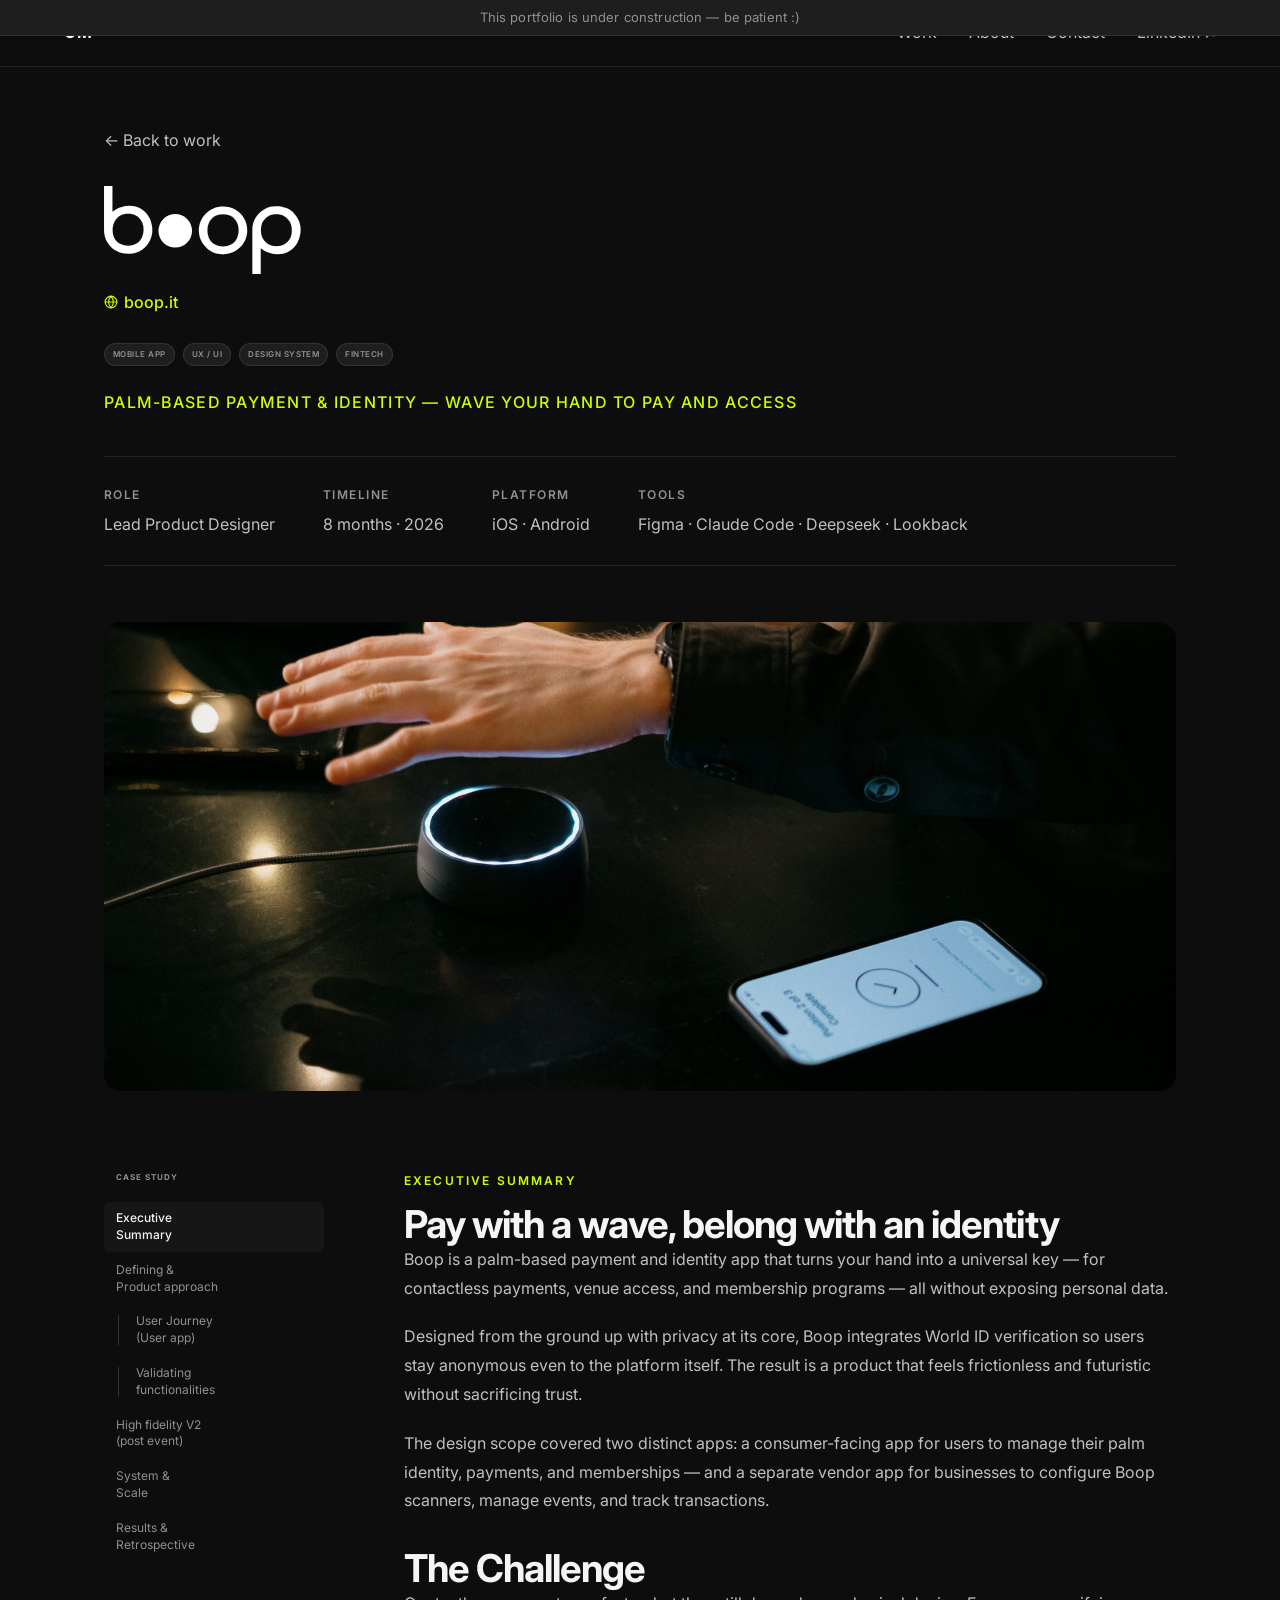
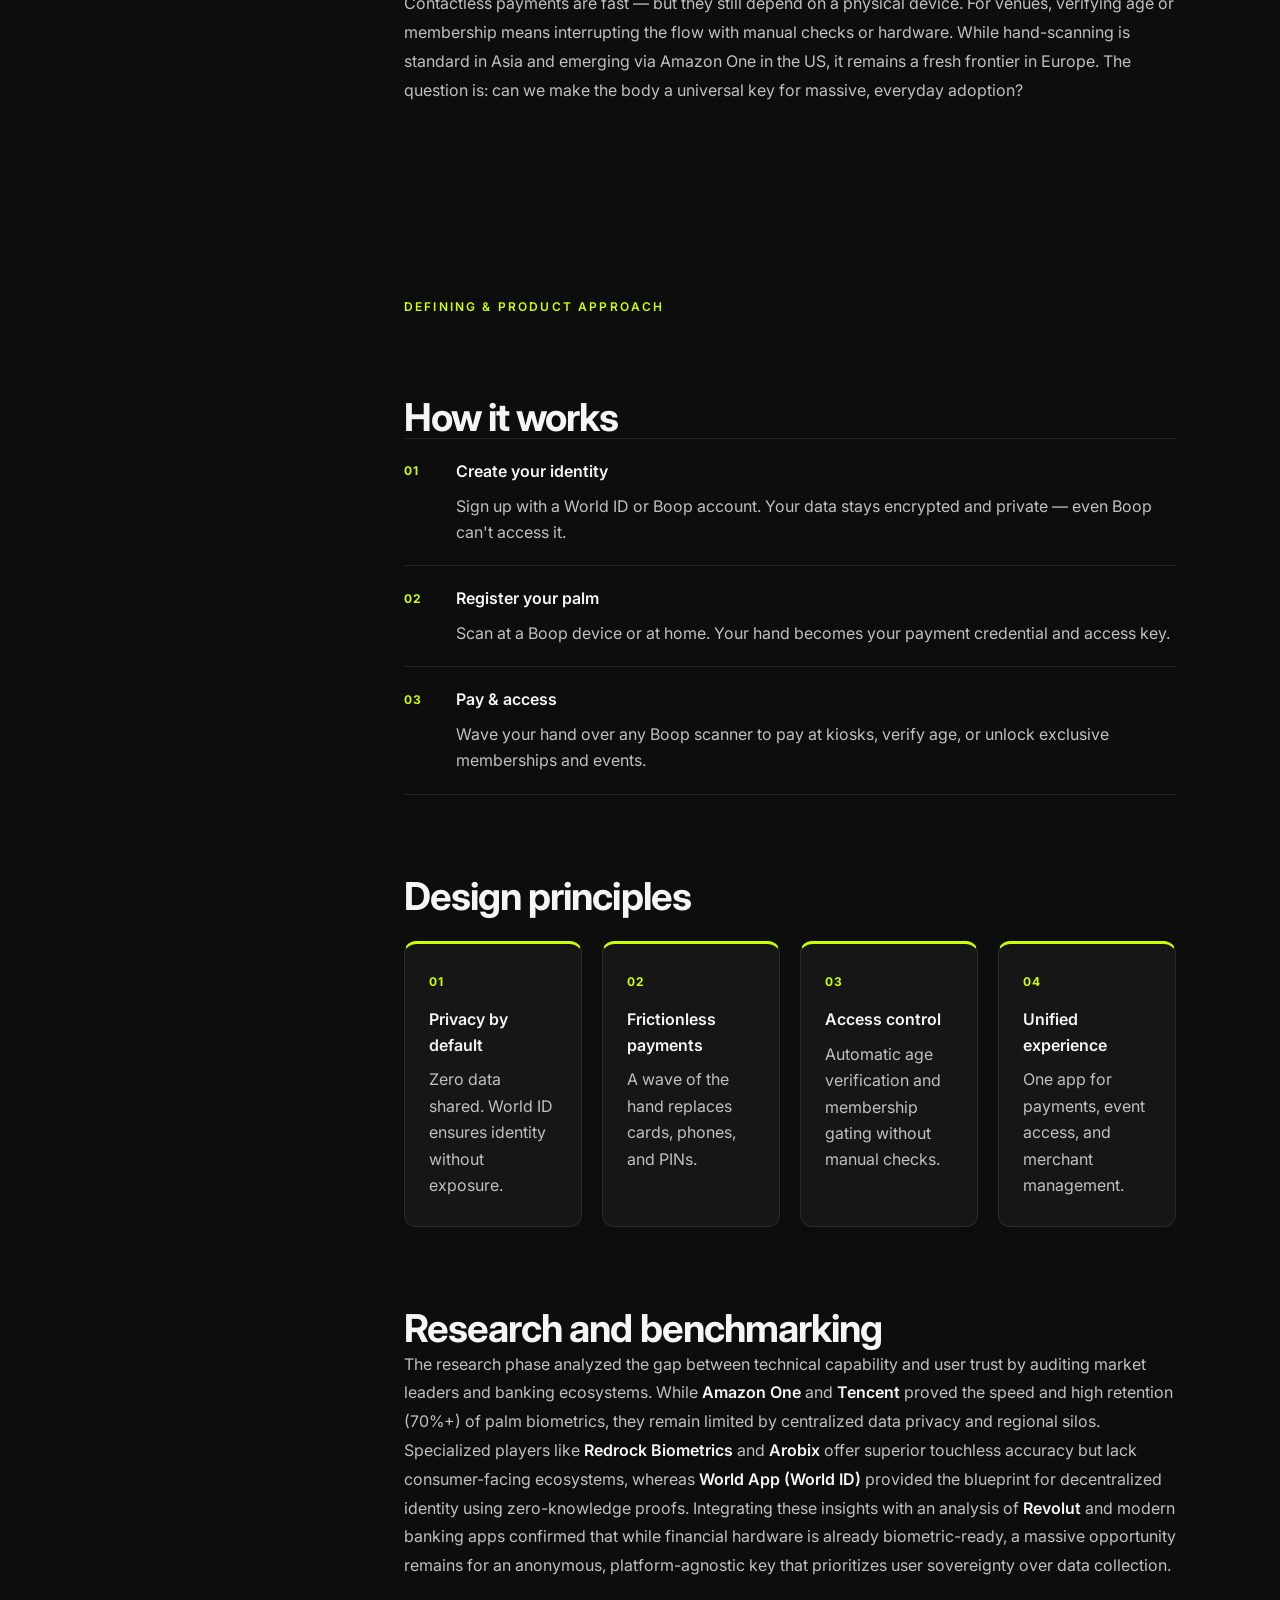
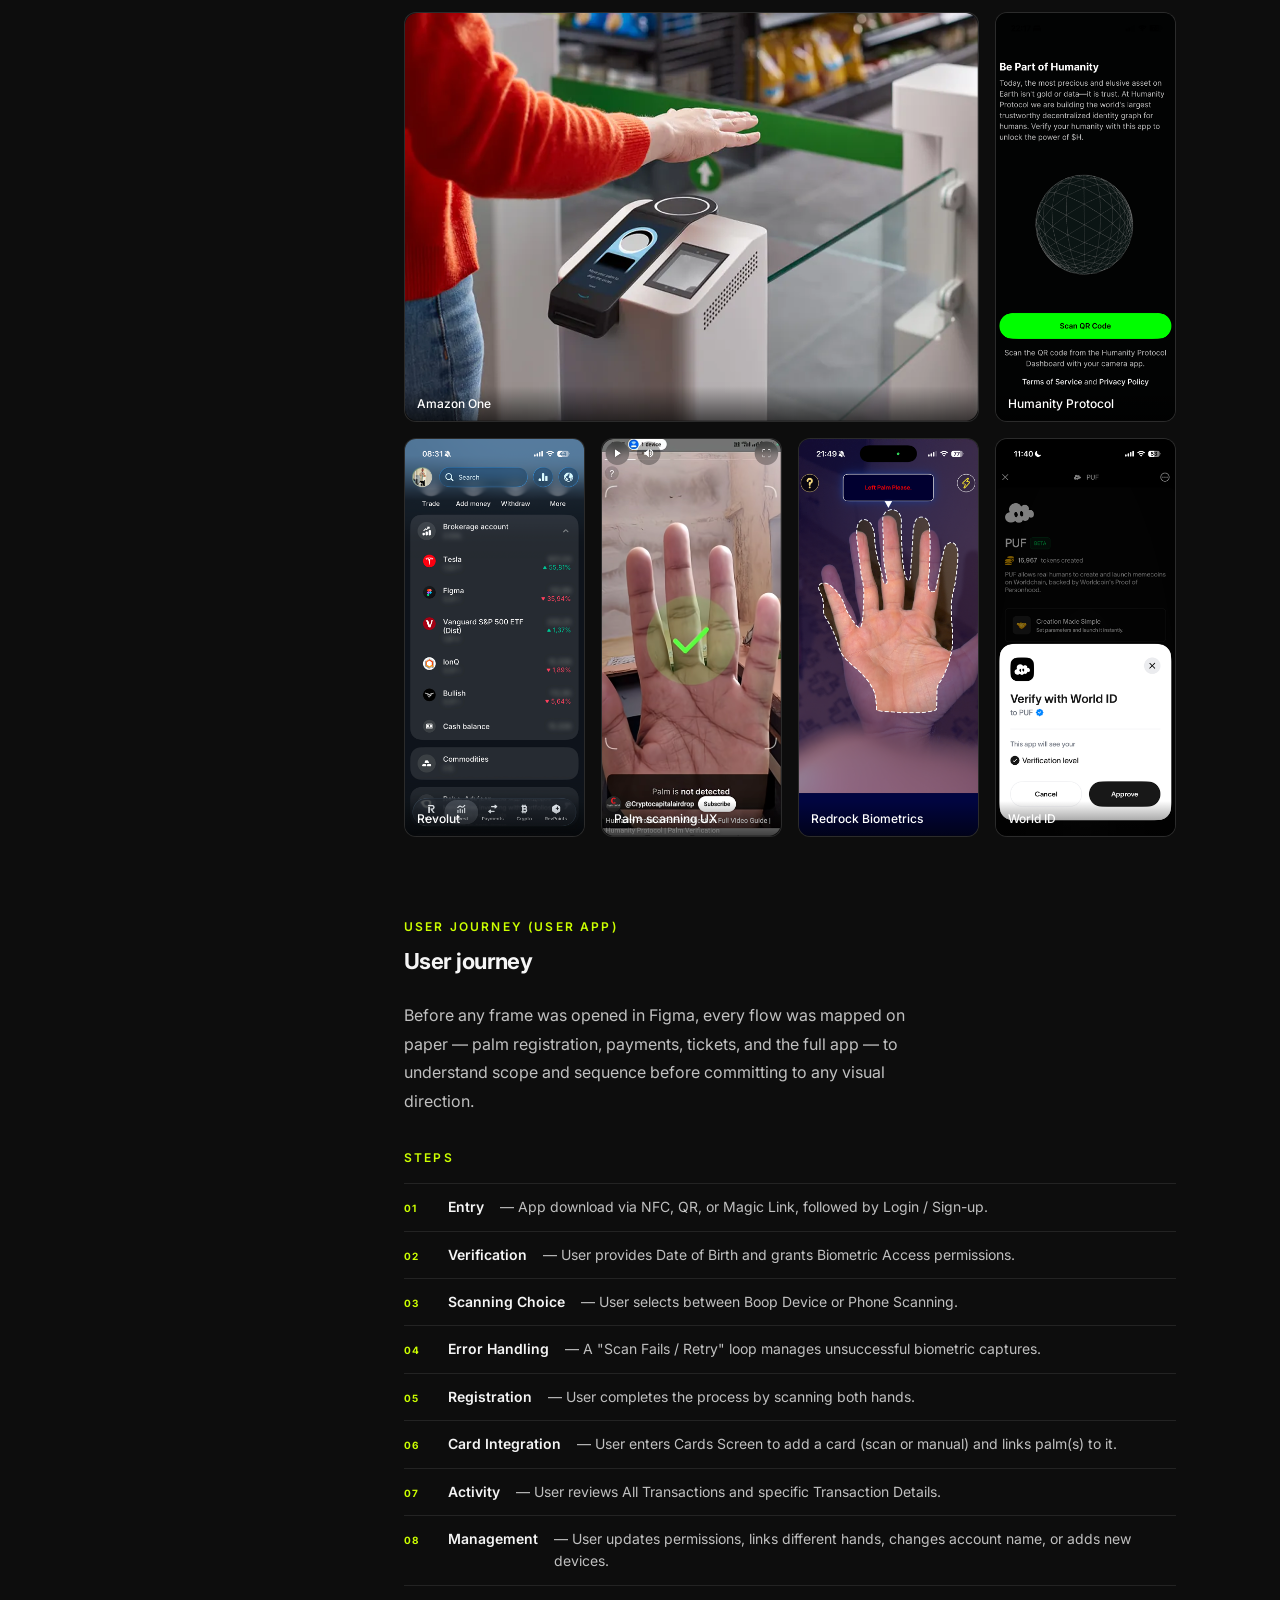
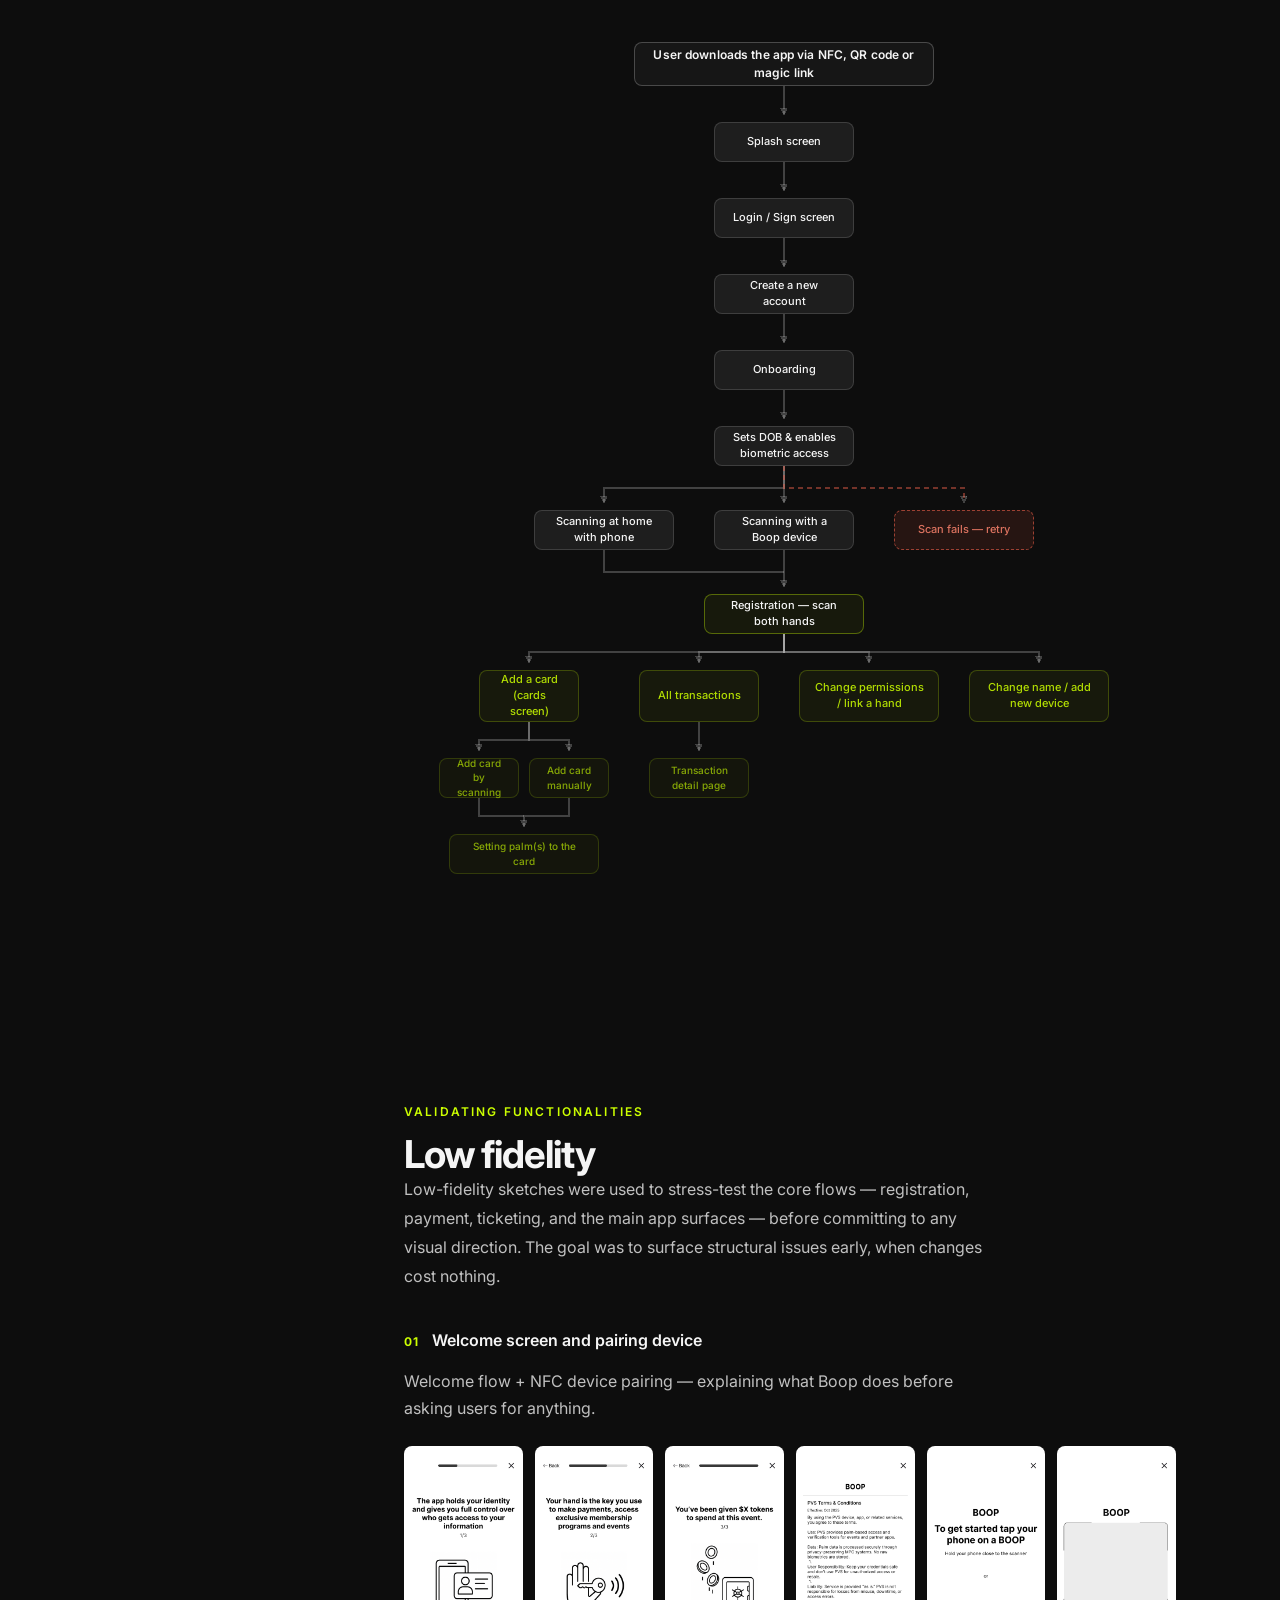
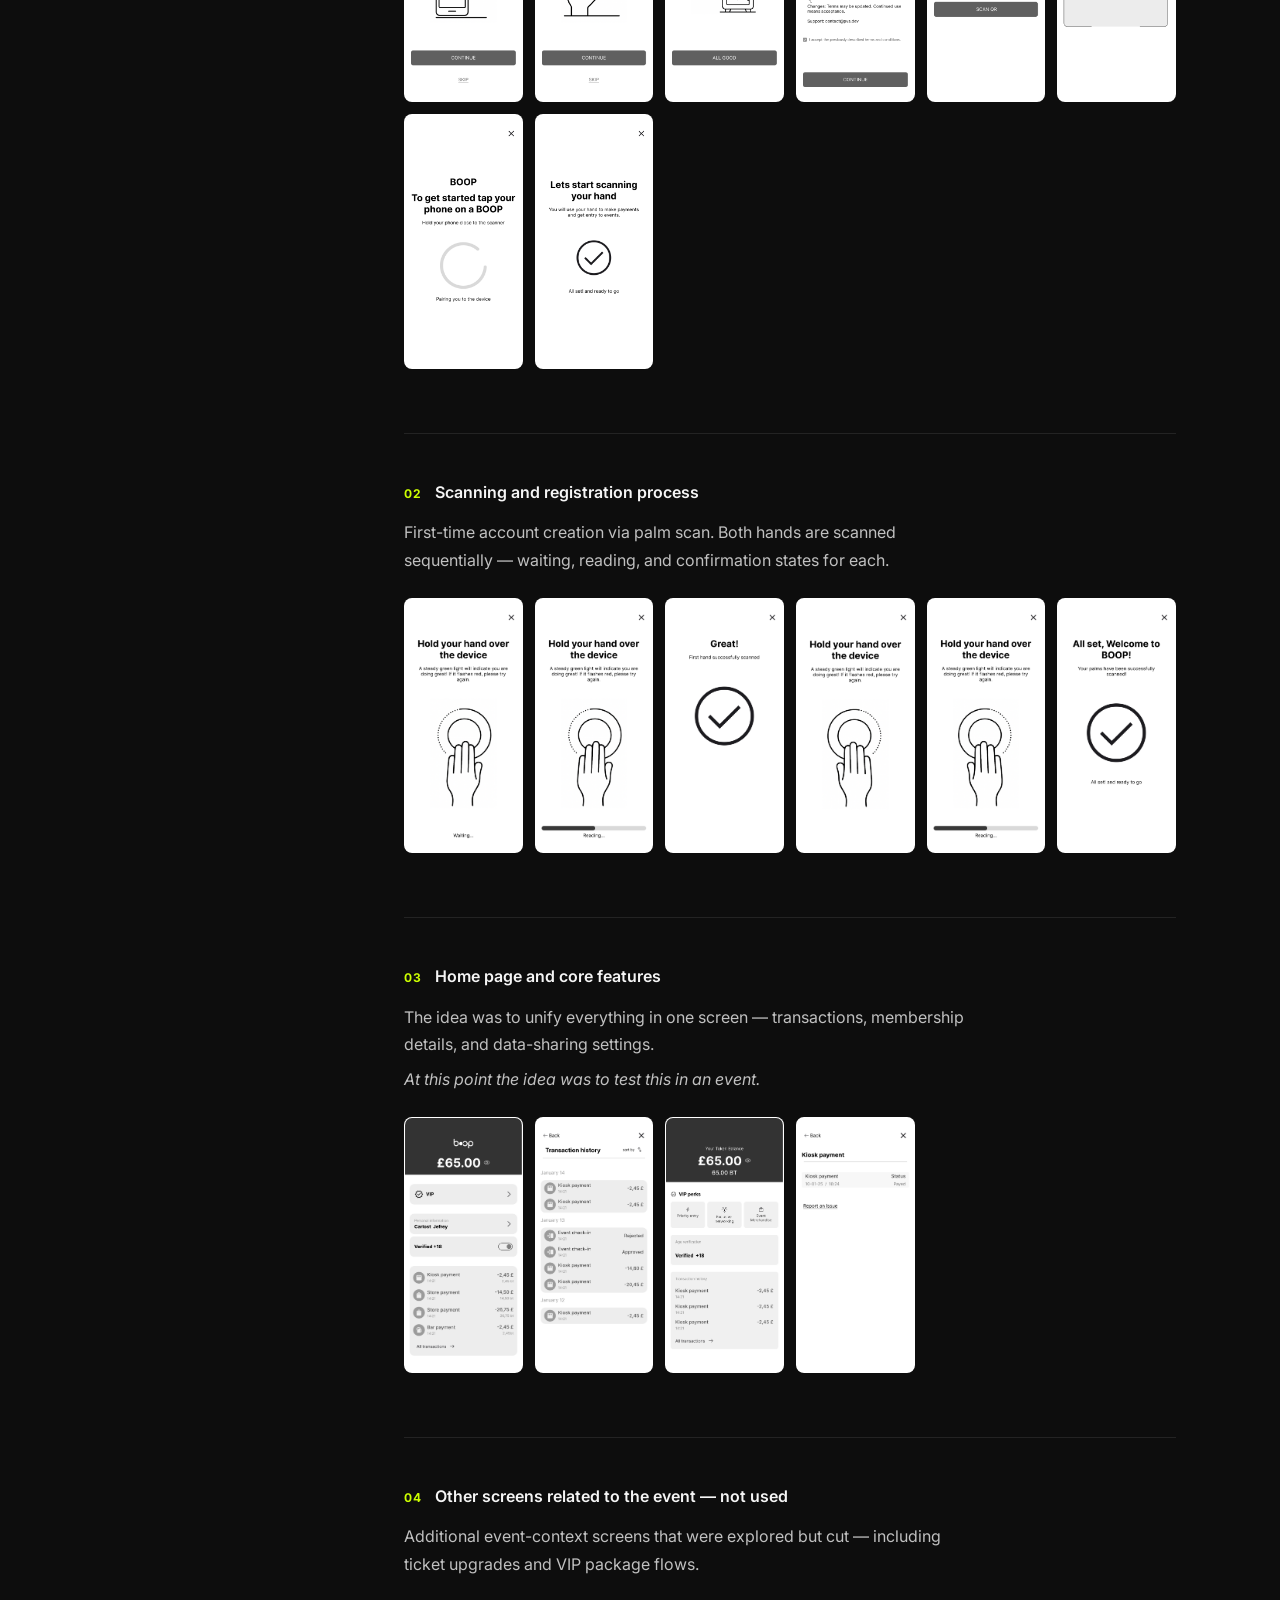
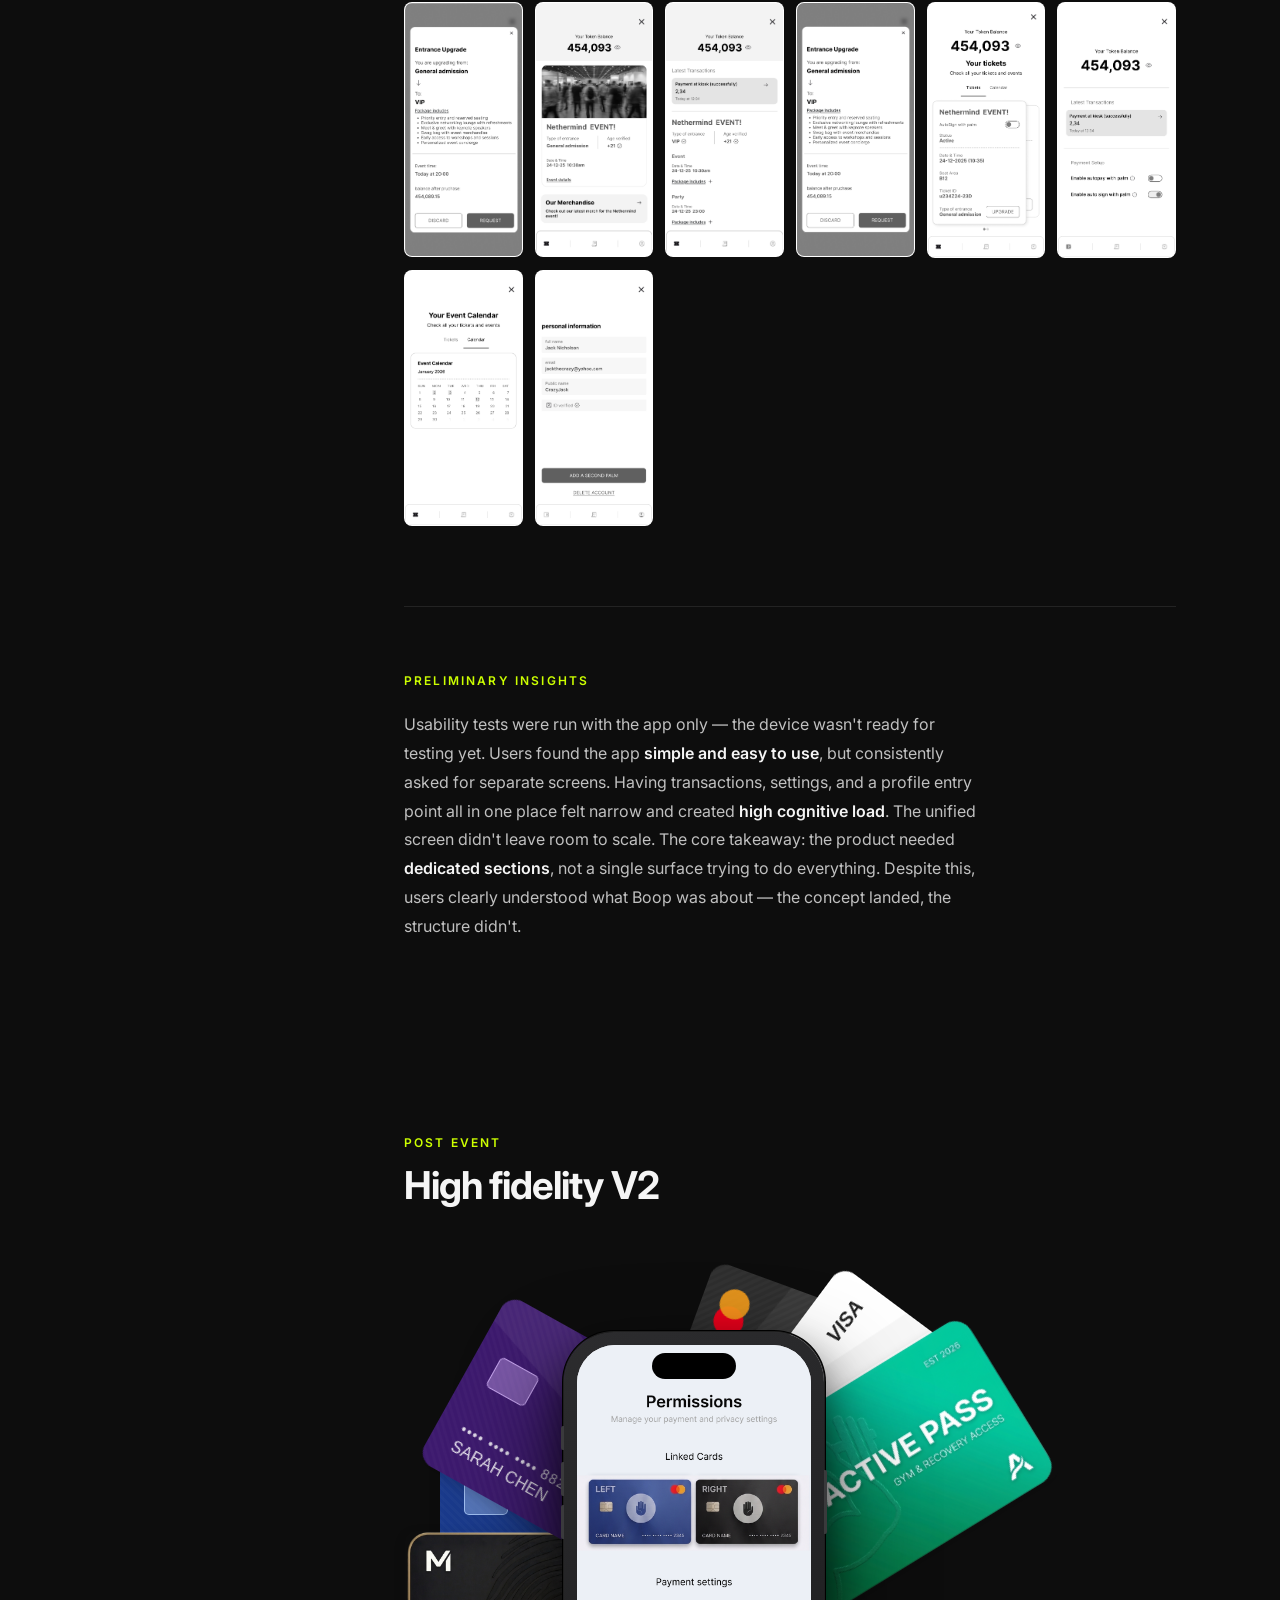
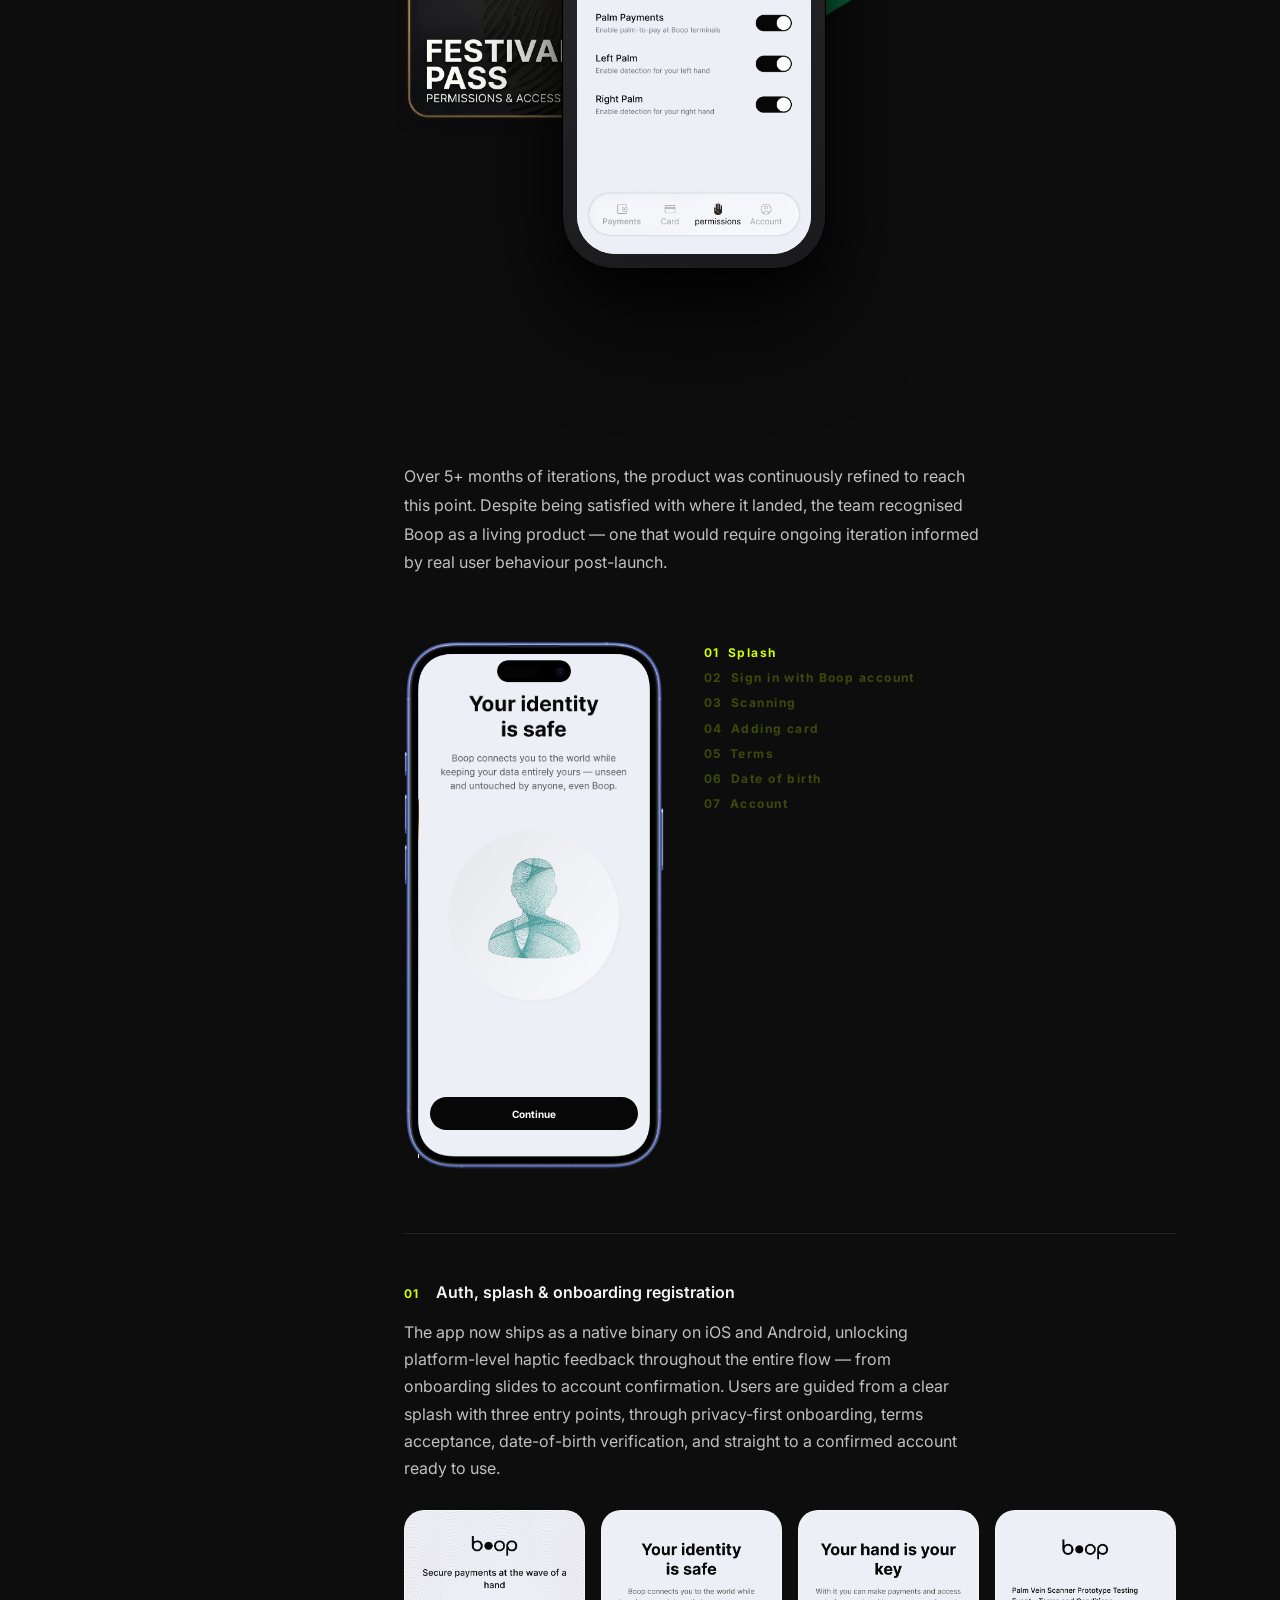
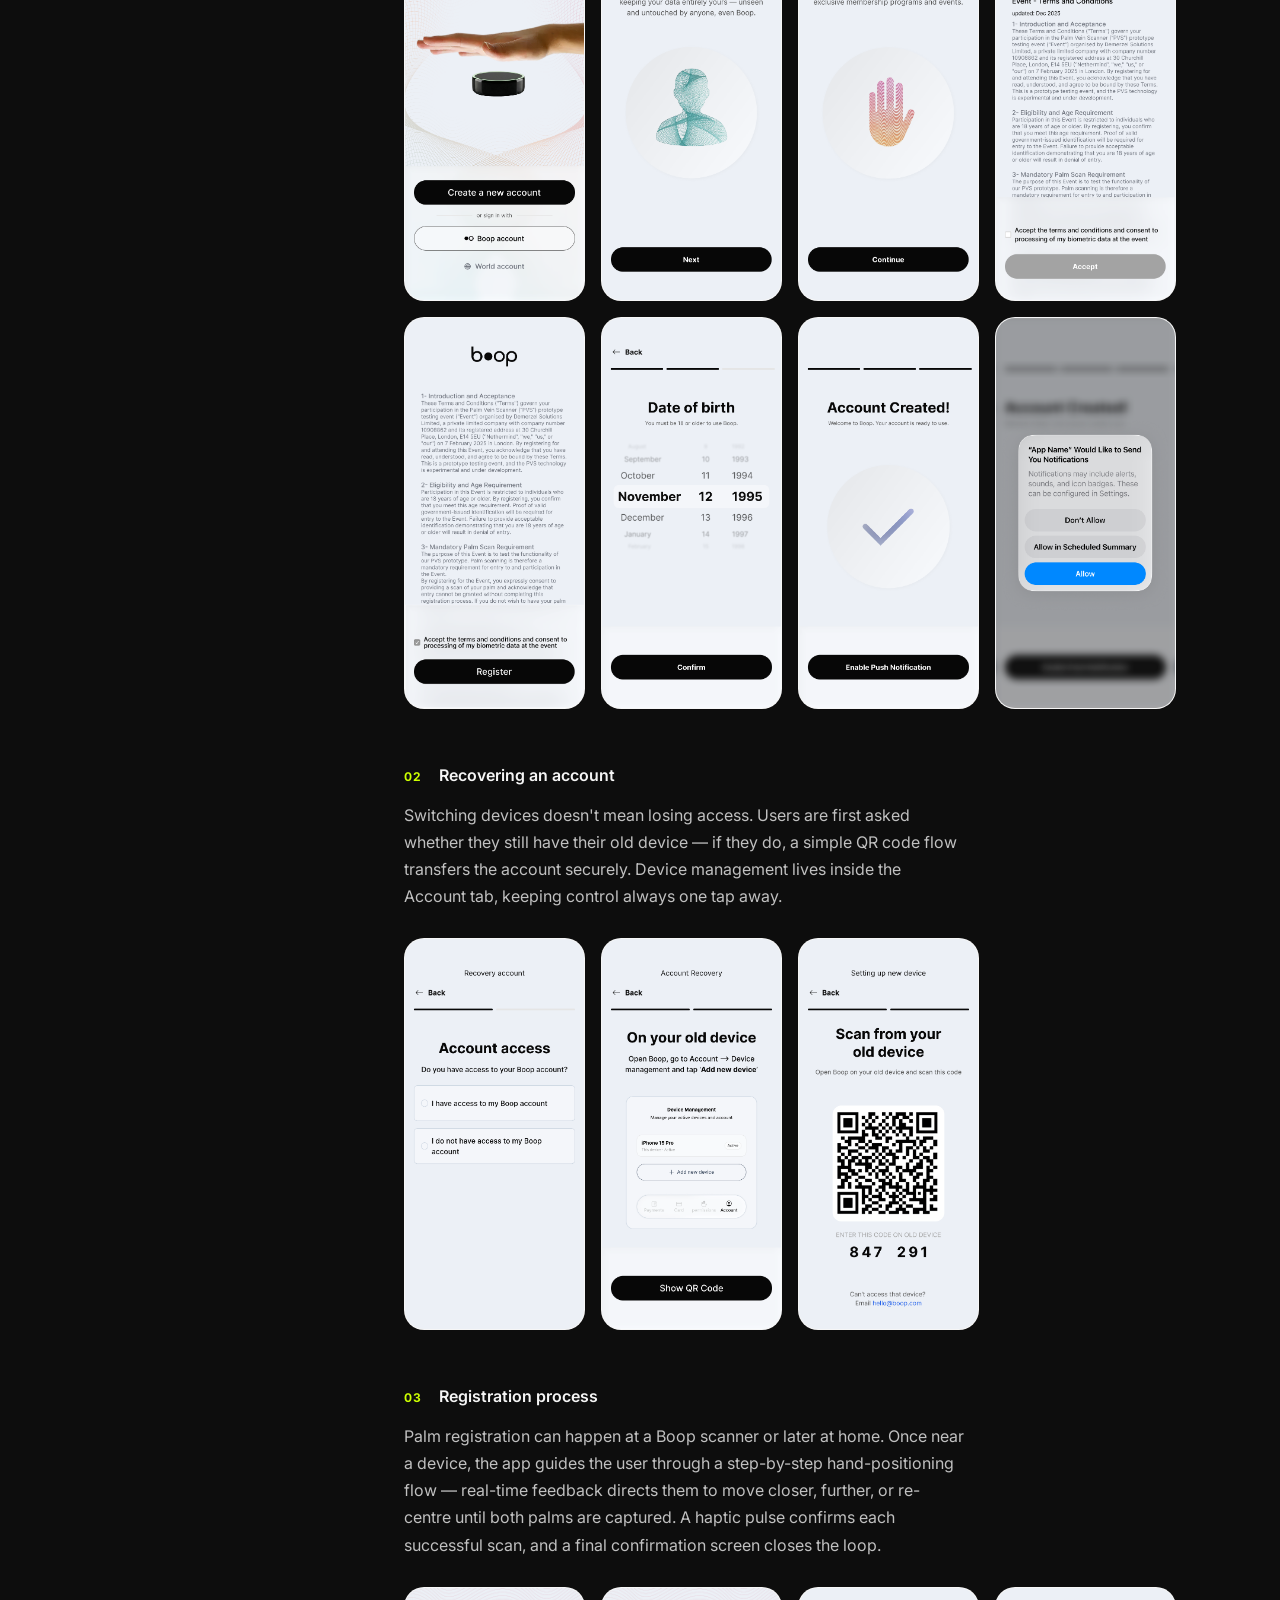
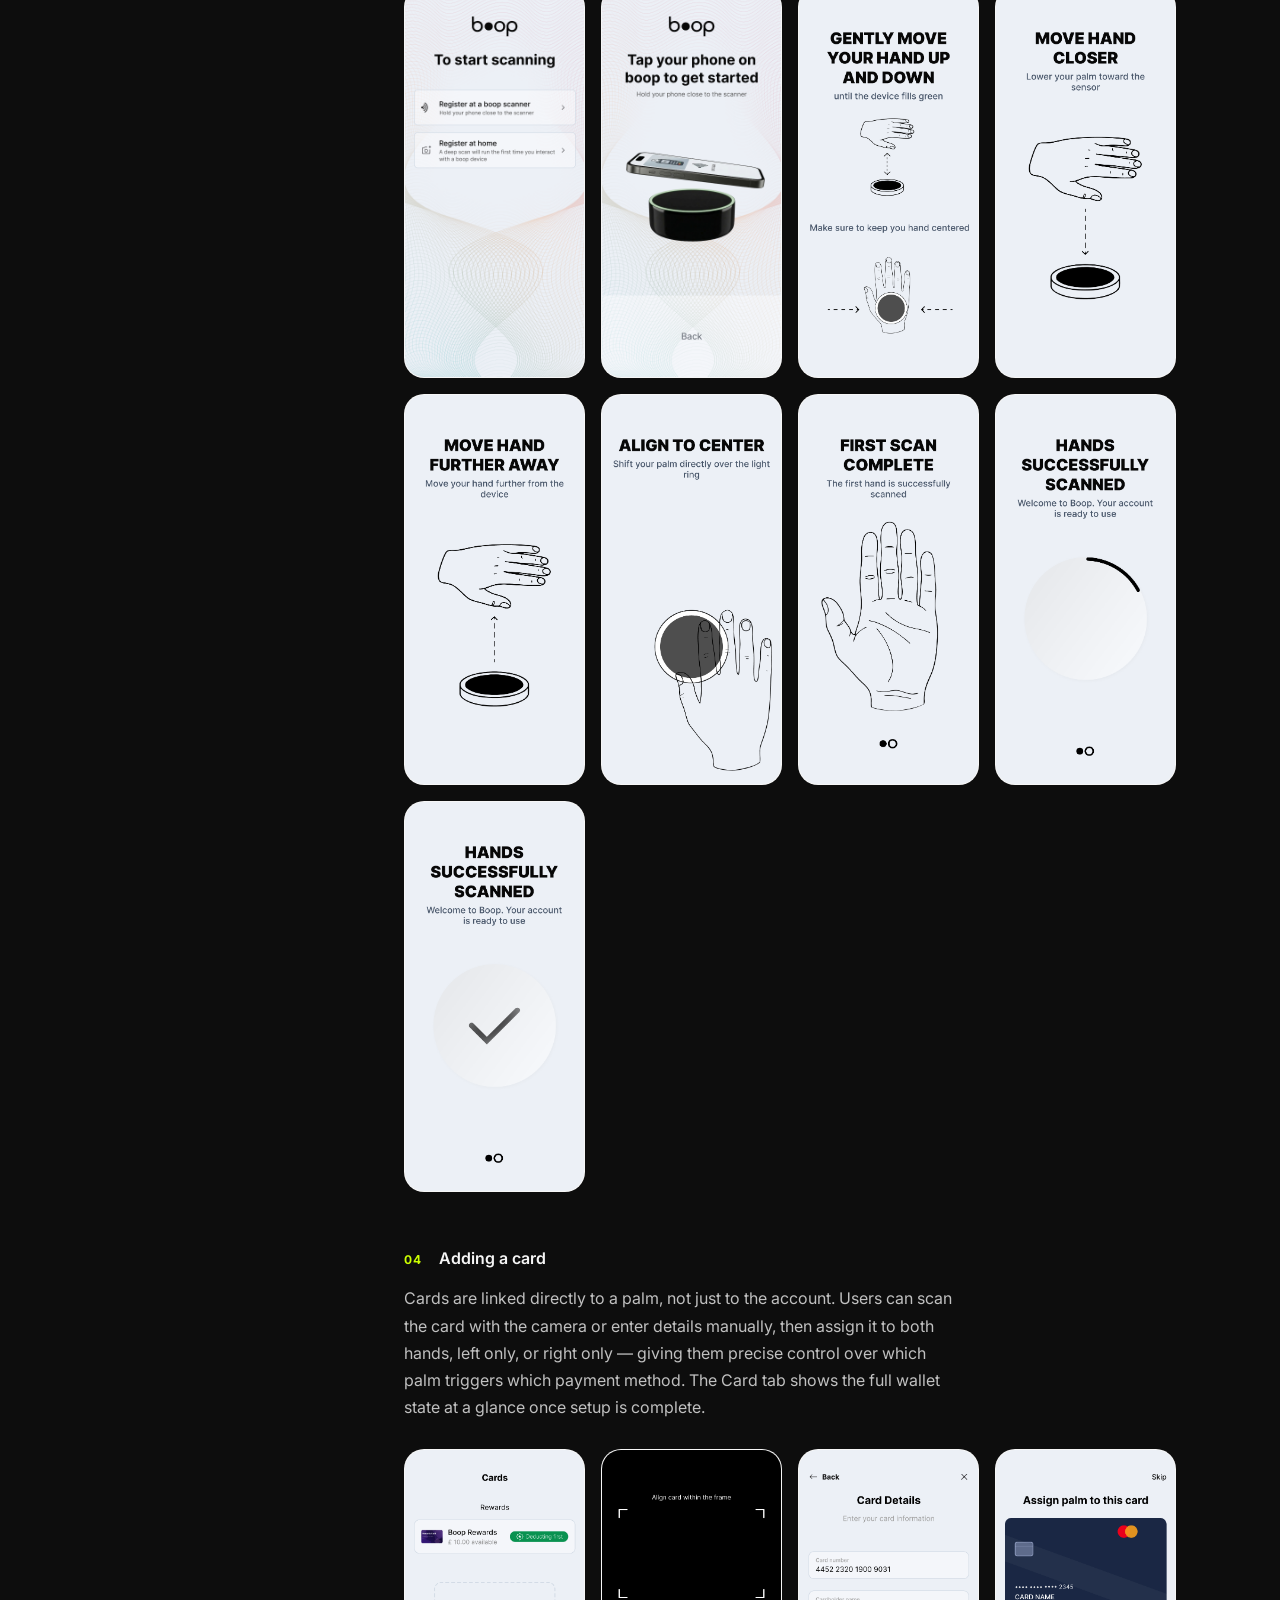
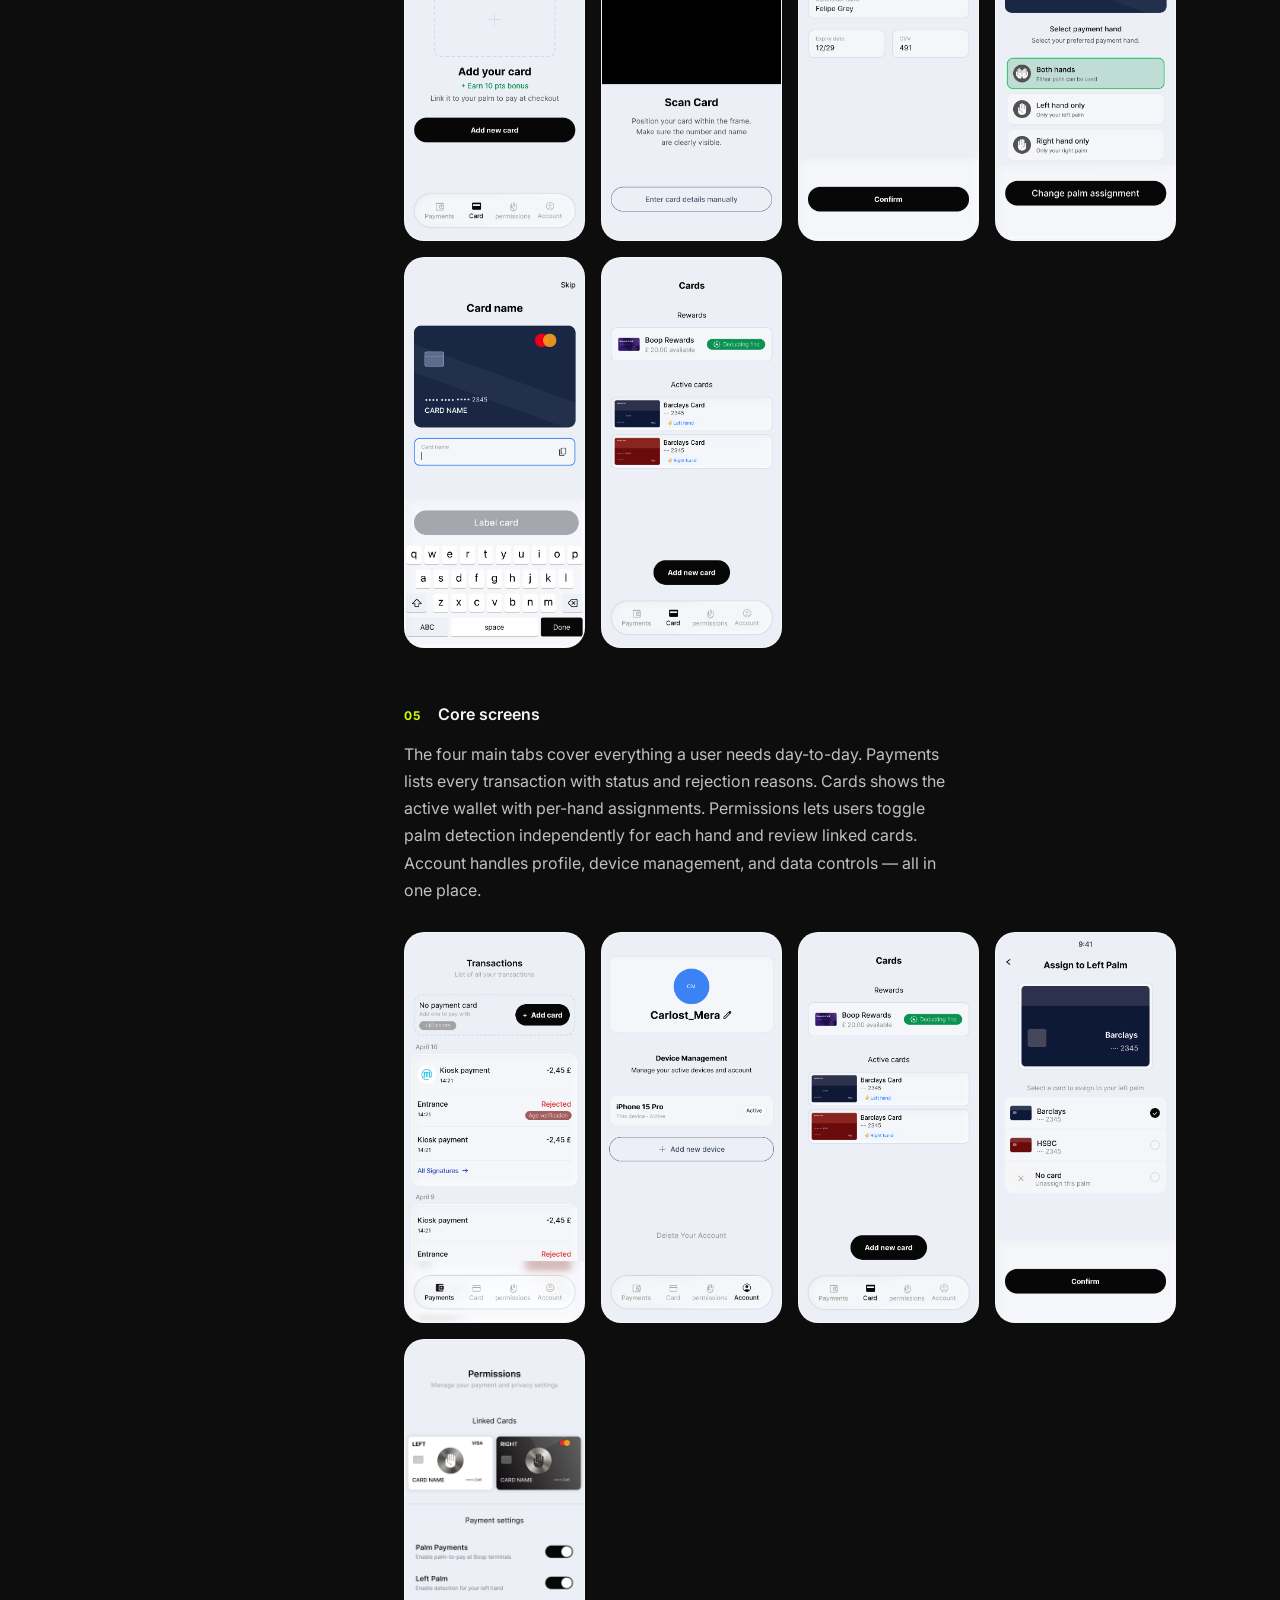
==== commit d1fb264d: "fix(boop): hide Continue button overlay when 04 Adding Card tab is active Co-Authored-By: Claude Son" ====
--- a/boop.html
+++ b/boop.html
@@ -1413,6 +1413,7 @@
               brSlide.style.display = 'none';
               bdSlide.style.display = 'none';
               bcSlide.style.display = 'flex';
+              bdCont.style.opacity  = '0';
               cursor.style.opacity = '0';
               allNavItems.forEach(function(el){ el.classList.remove('is-active'); });
               cardNavItem.classList.add('is-active');
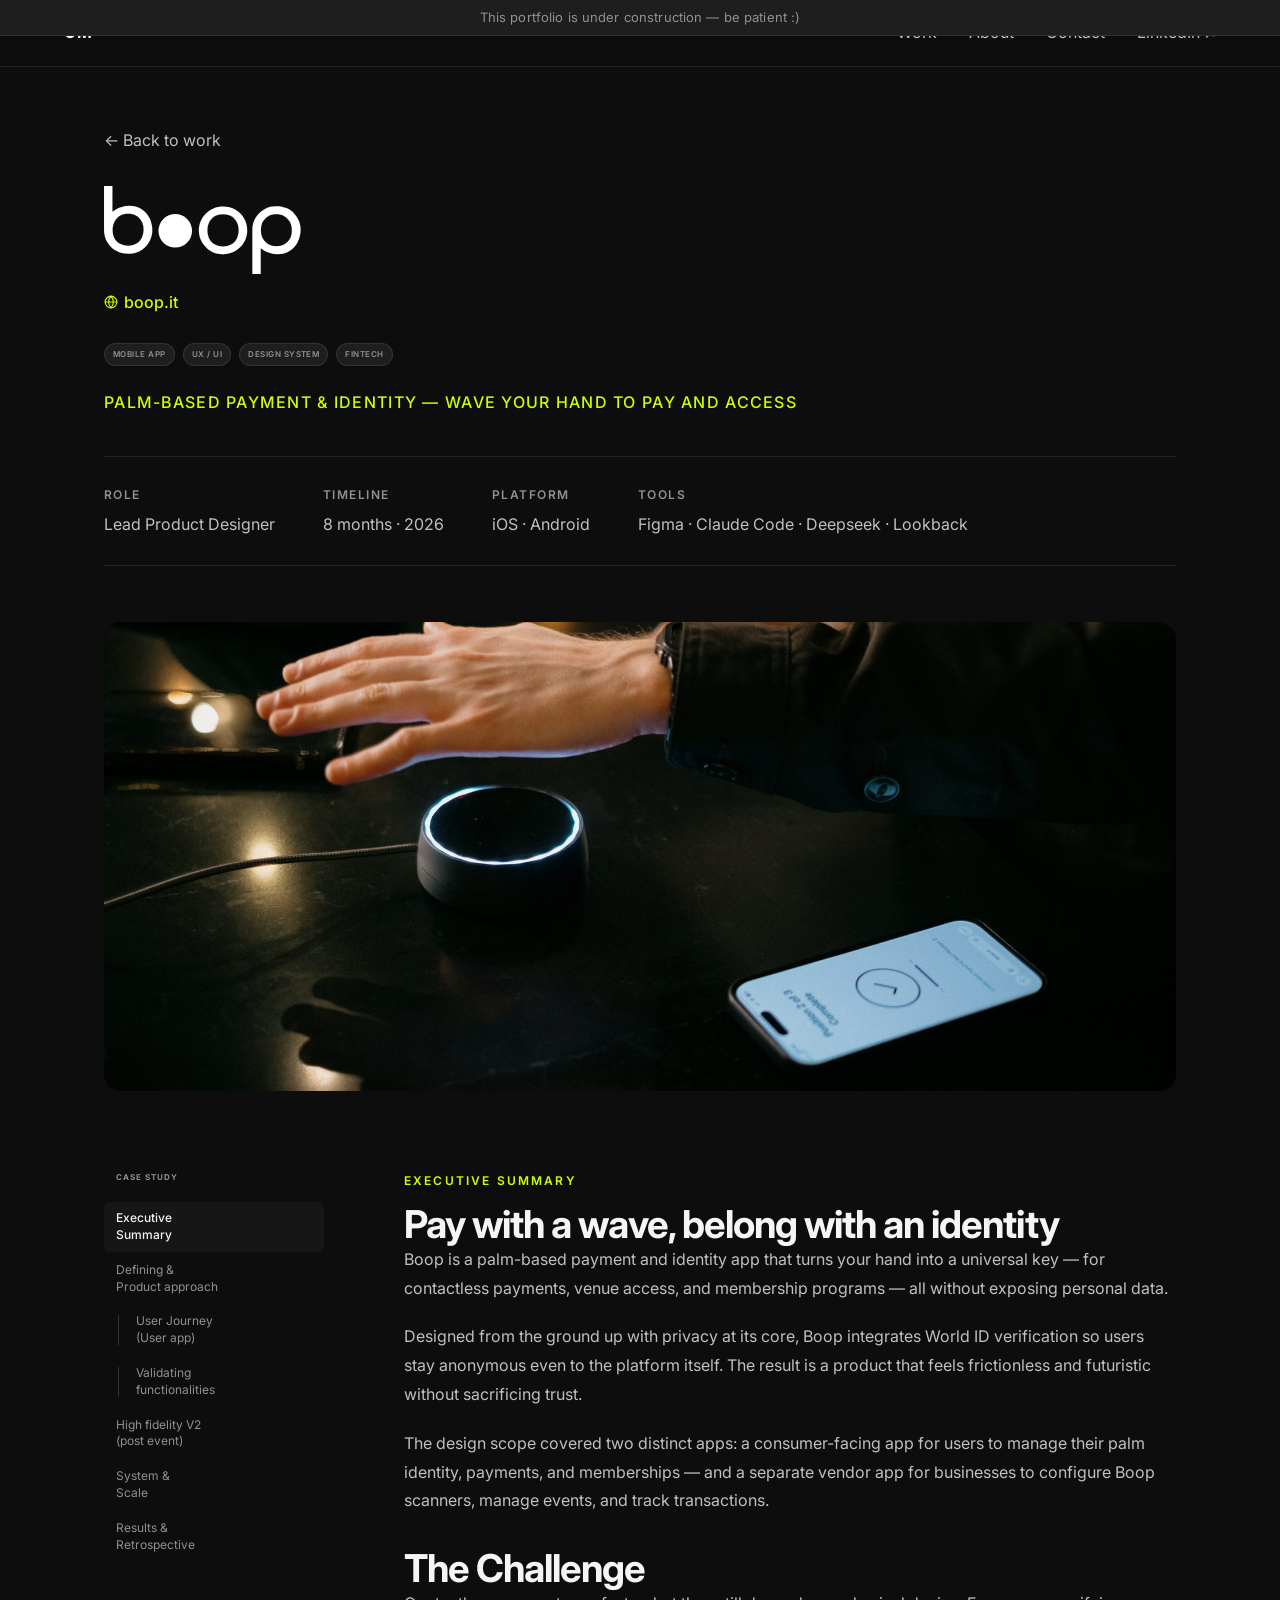
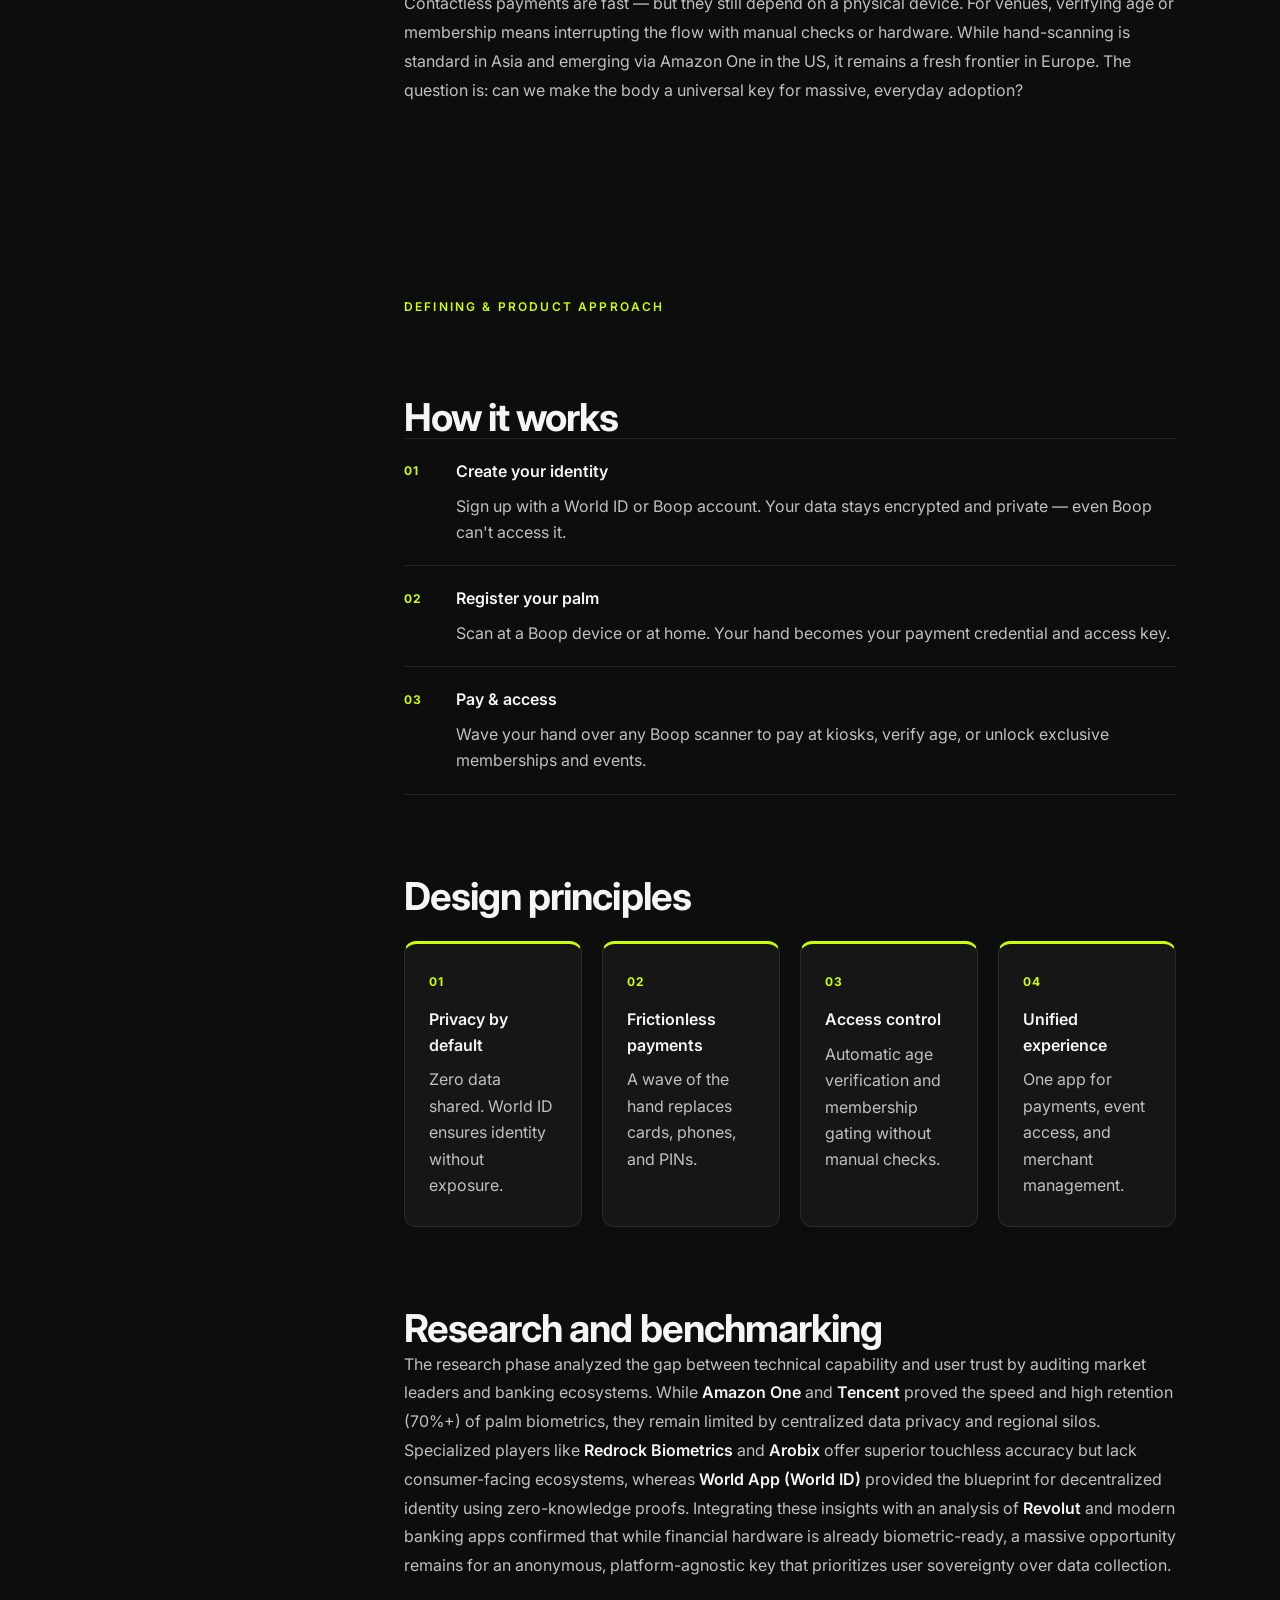
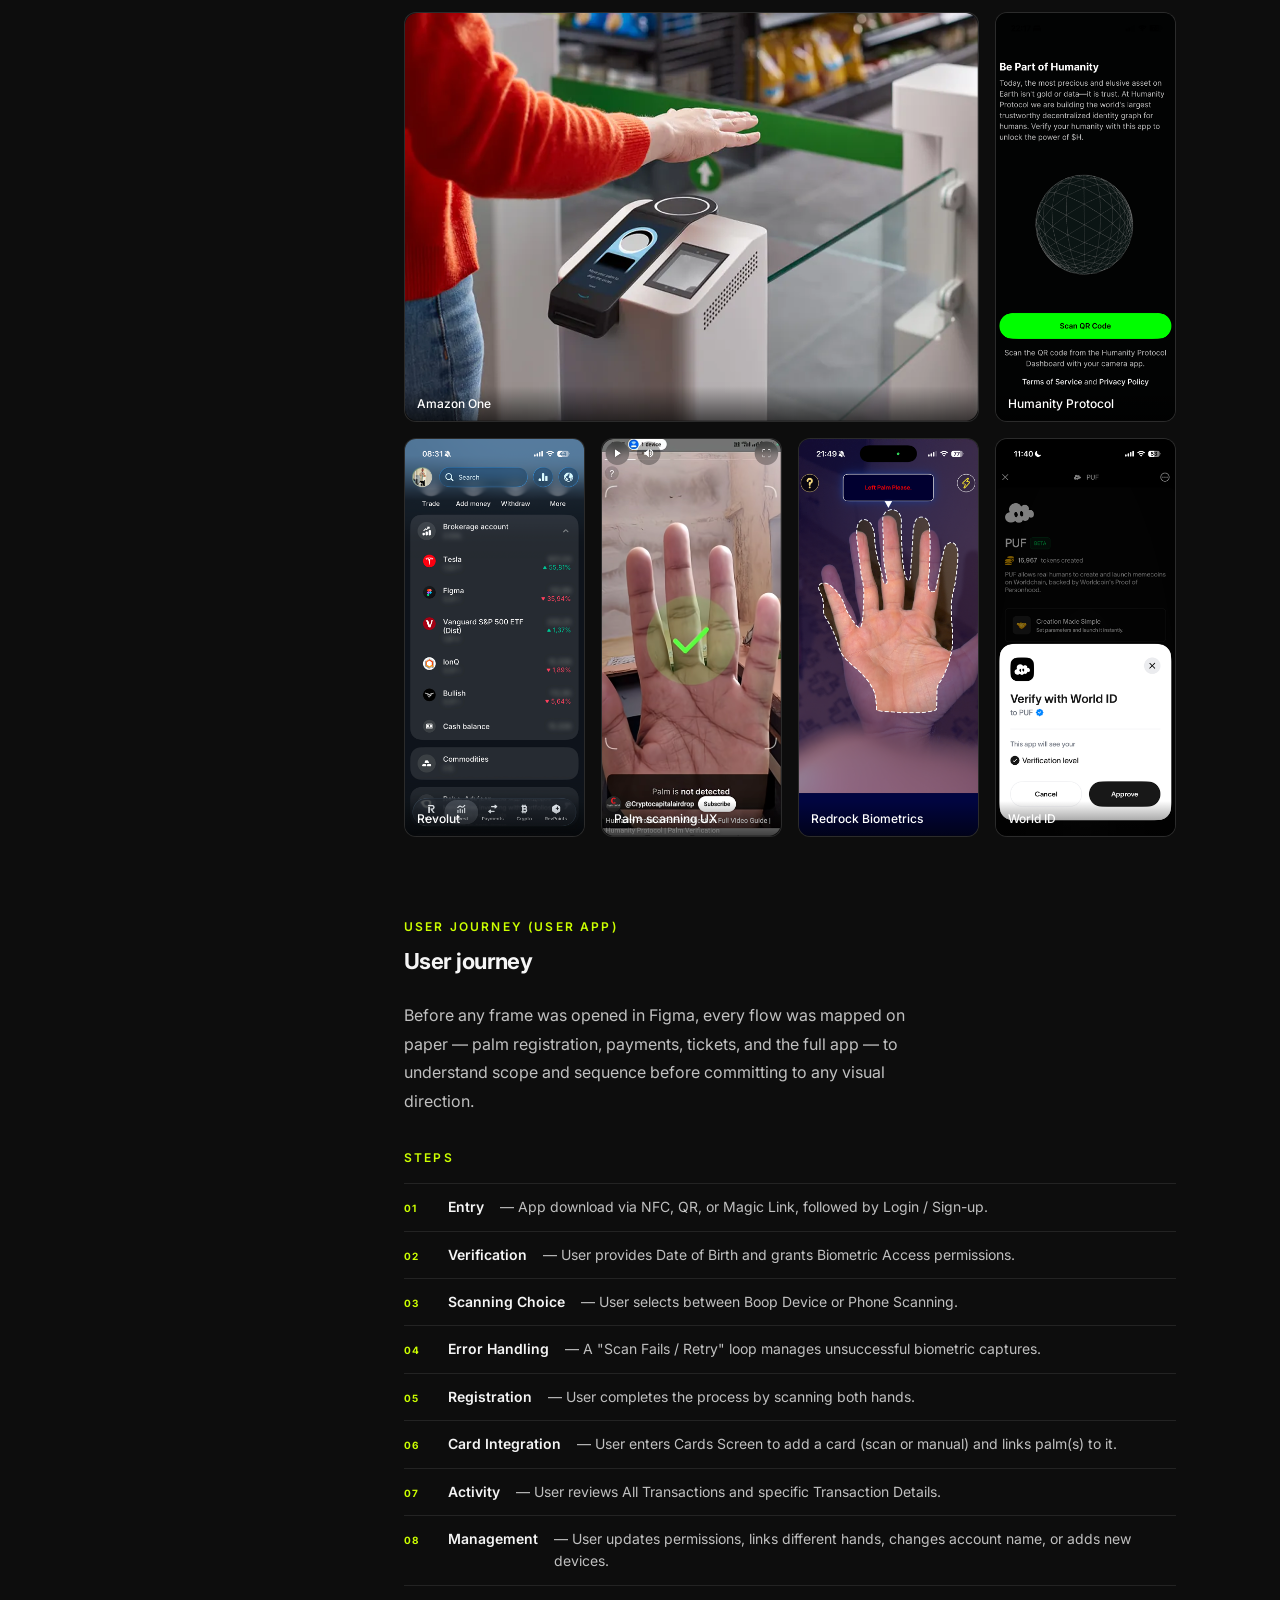
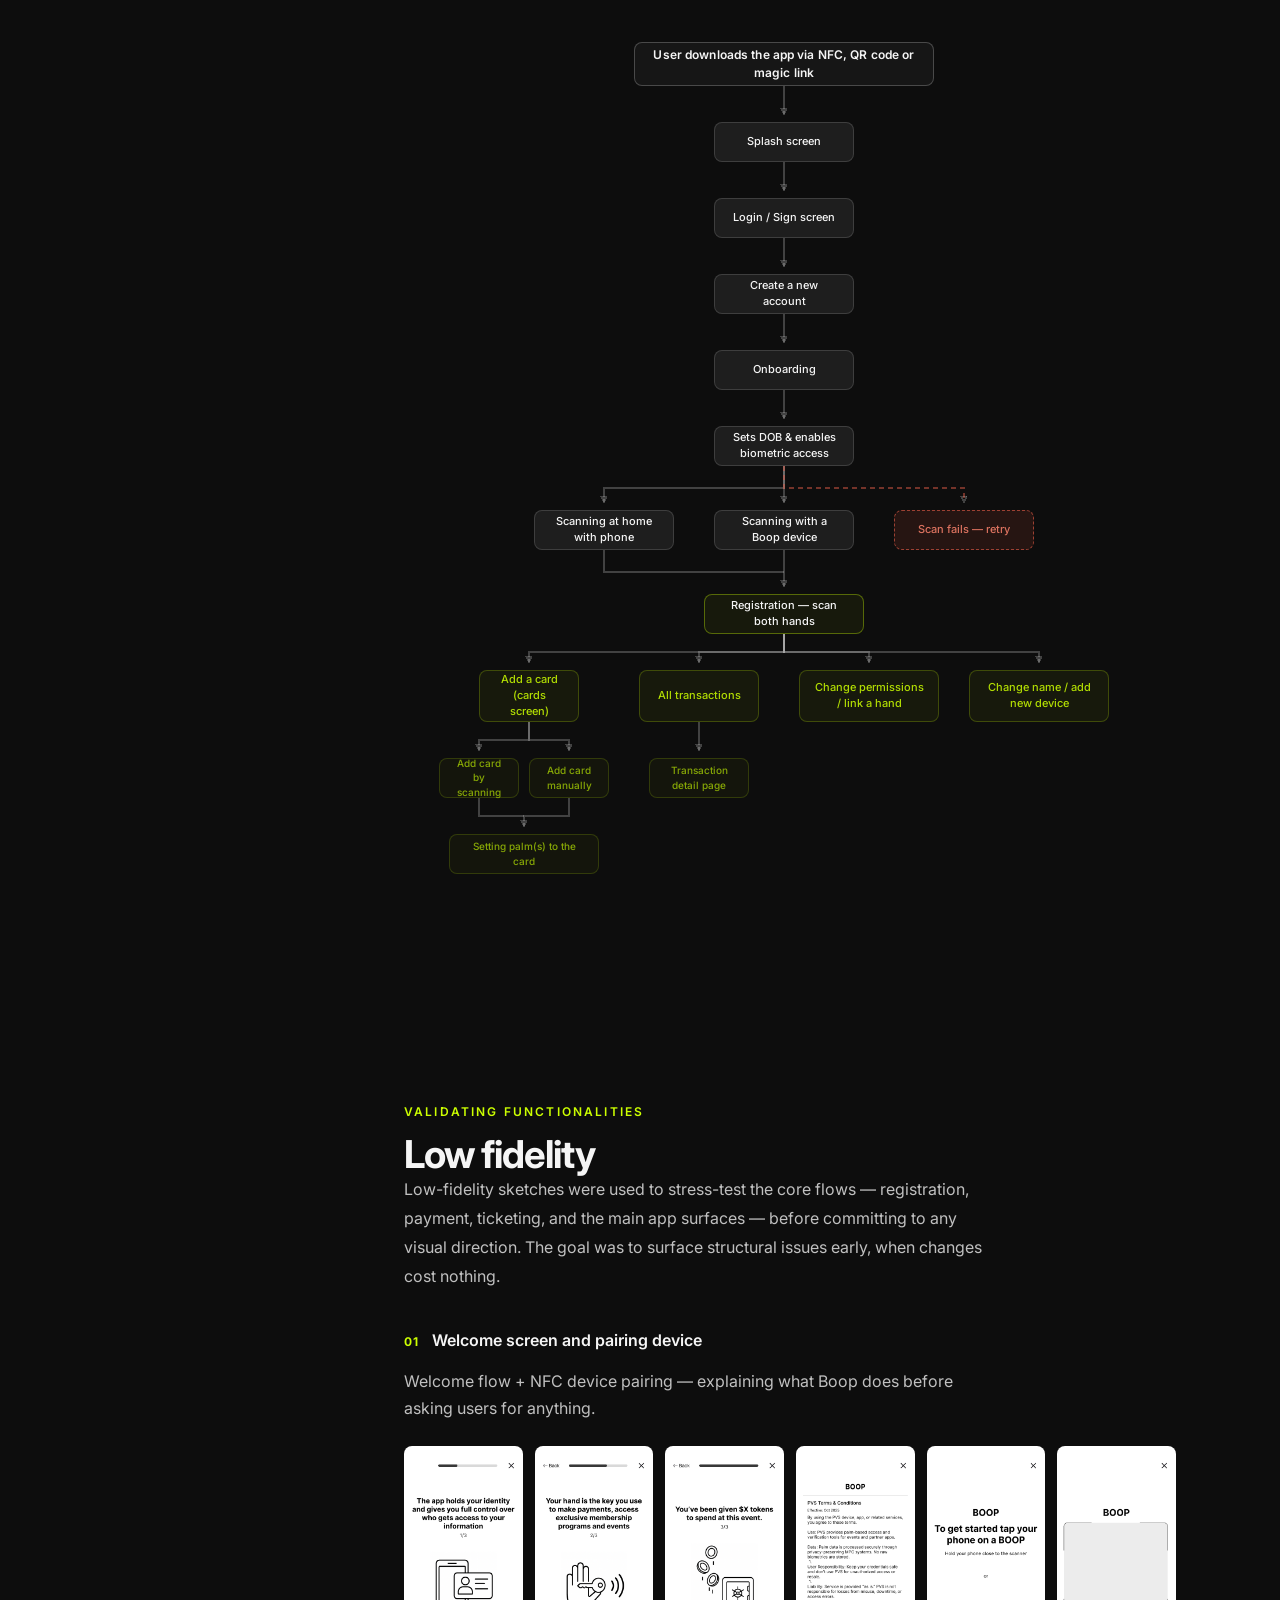
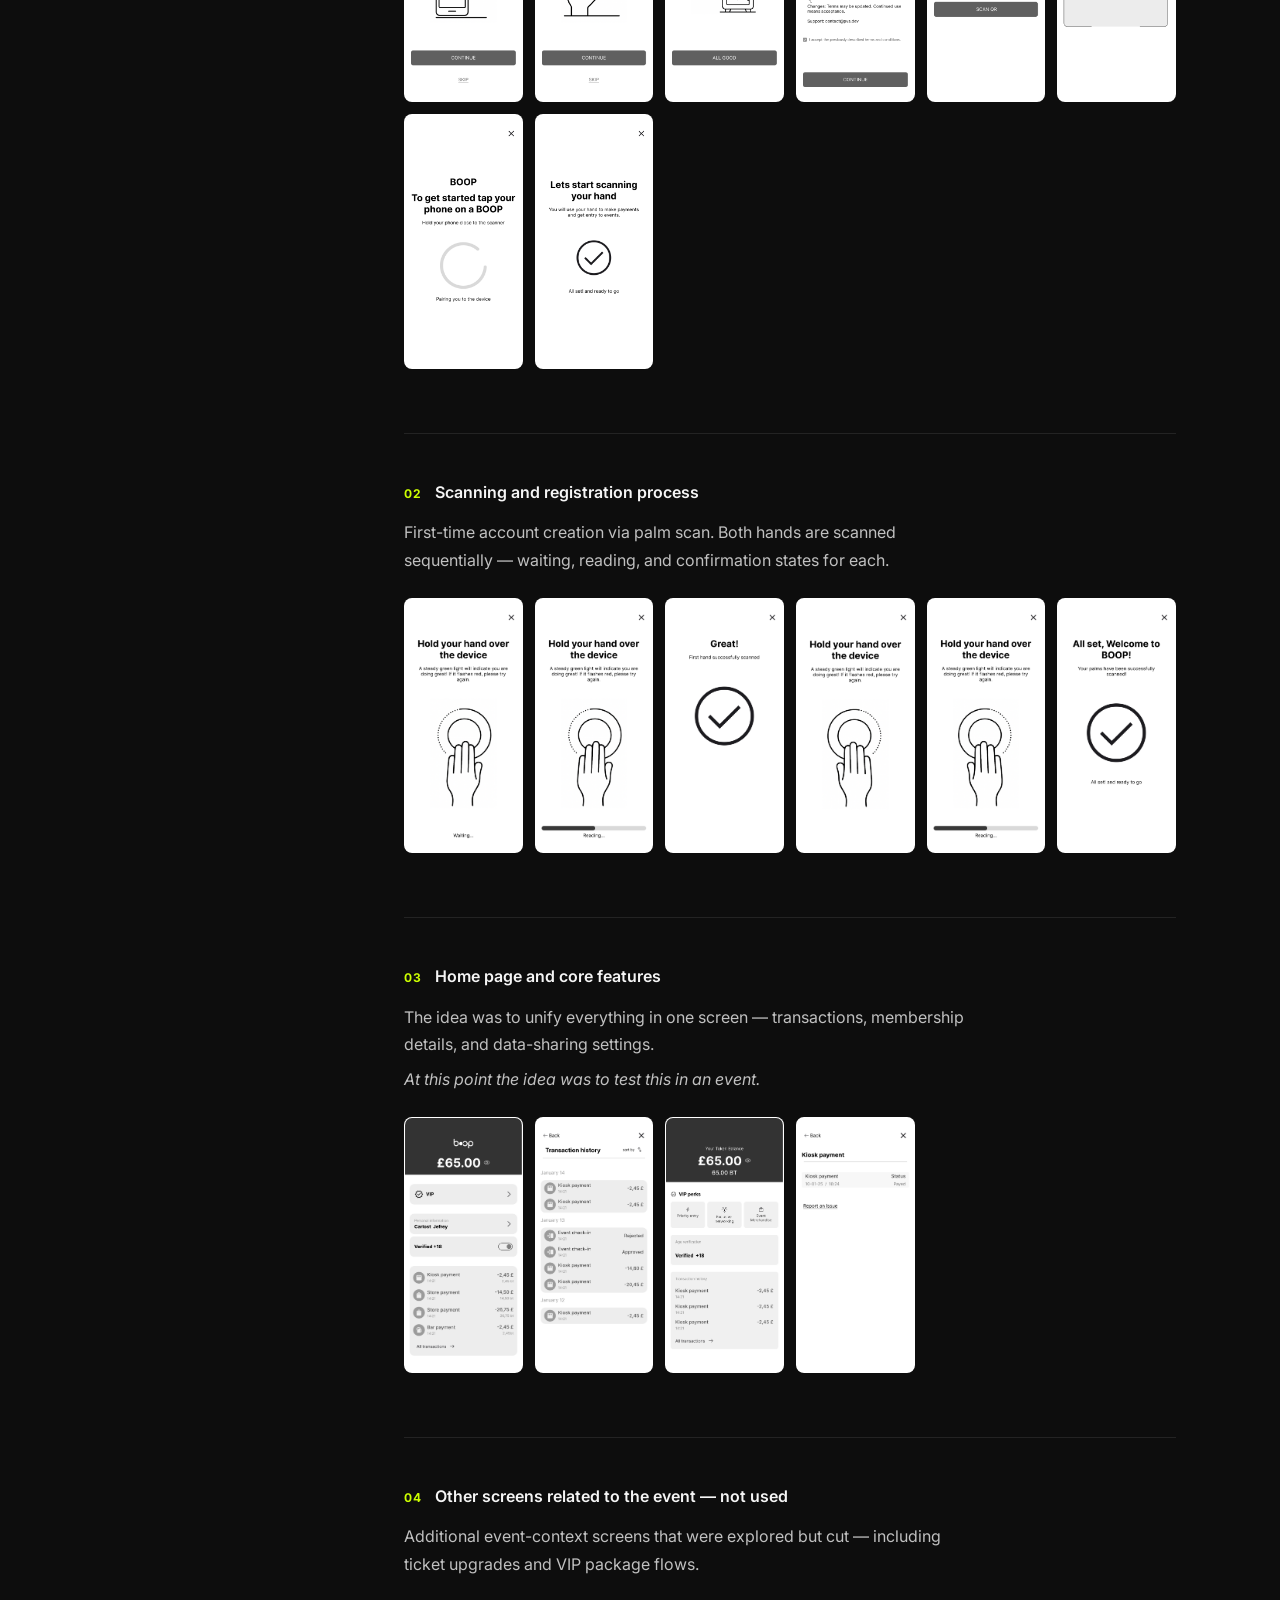
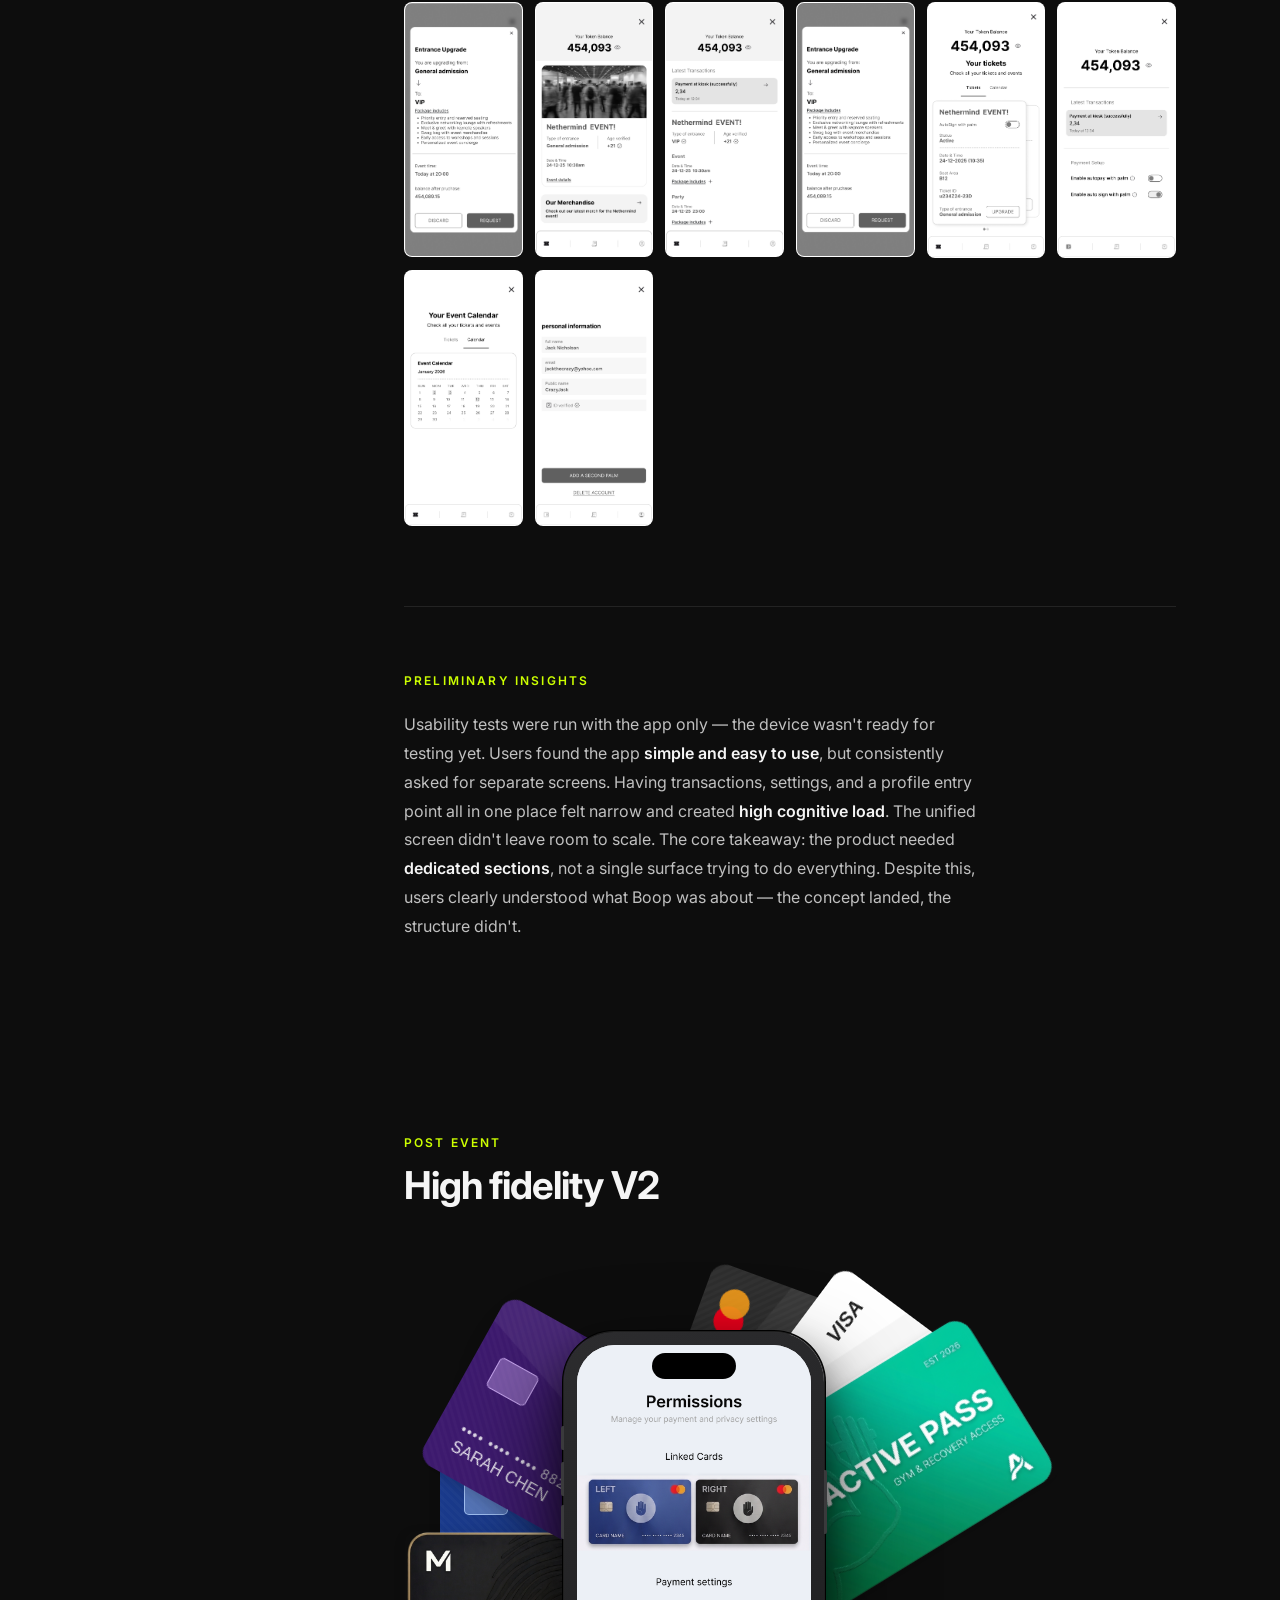
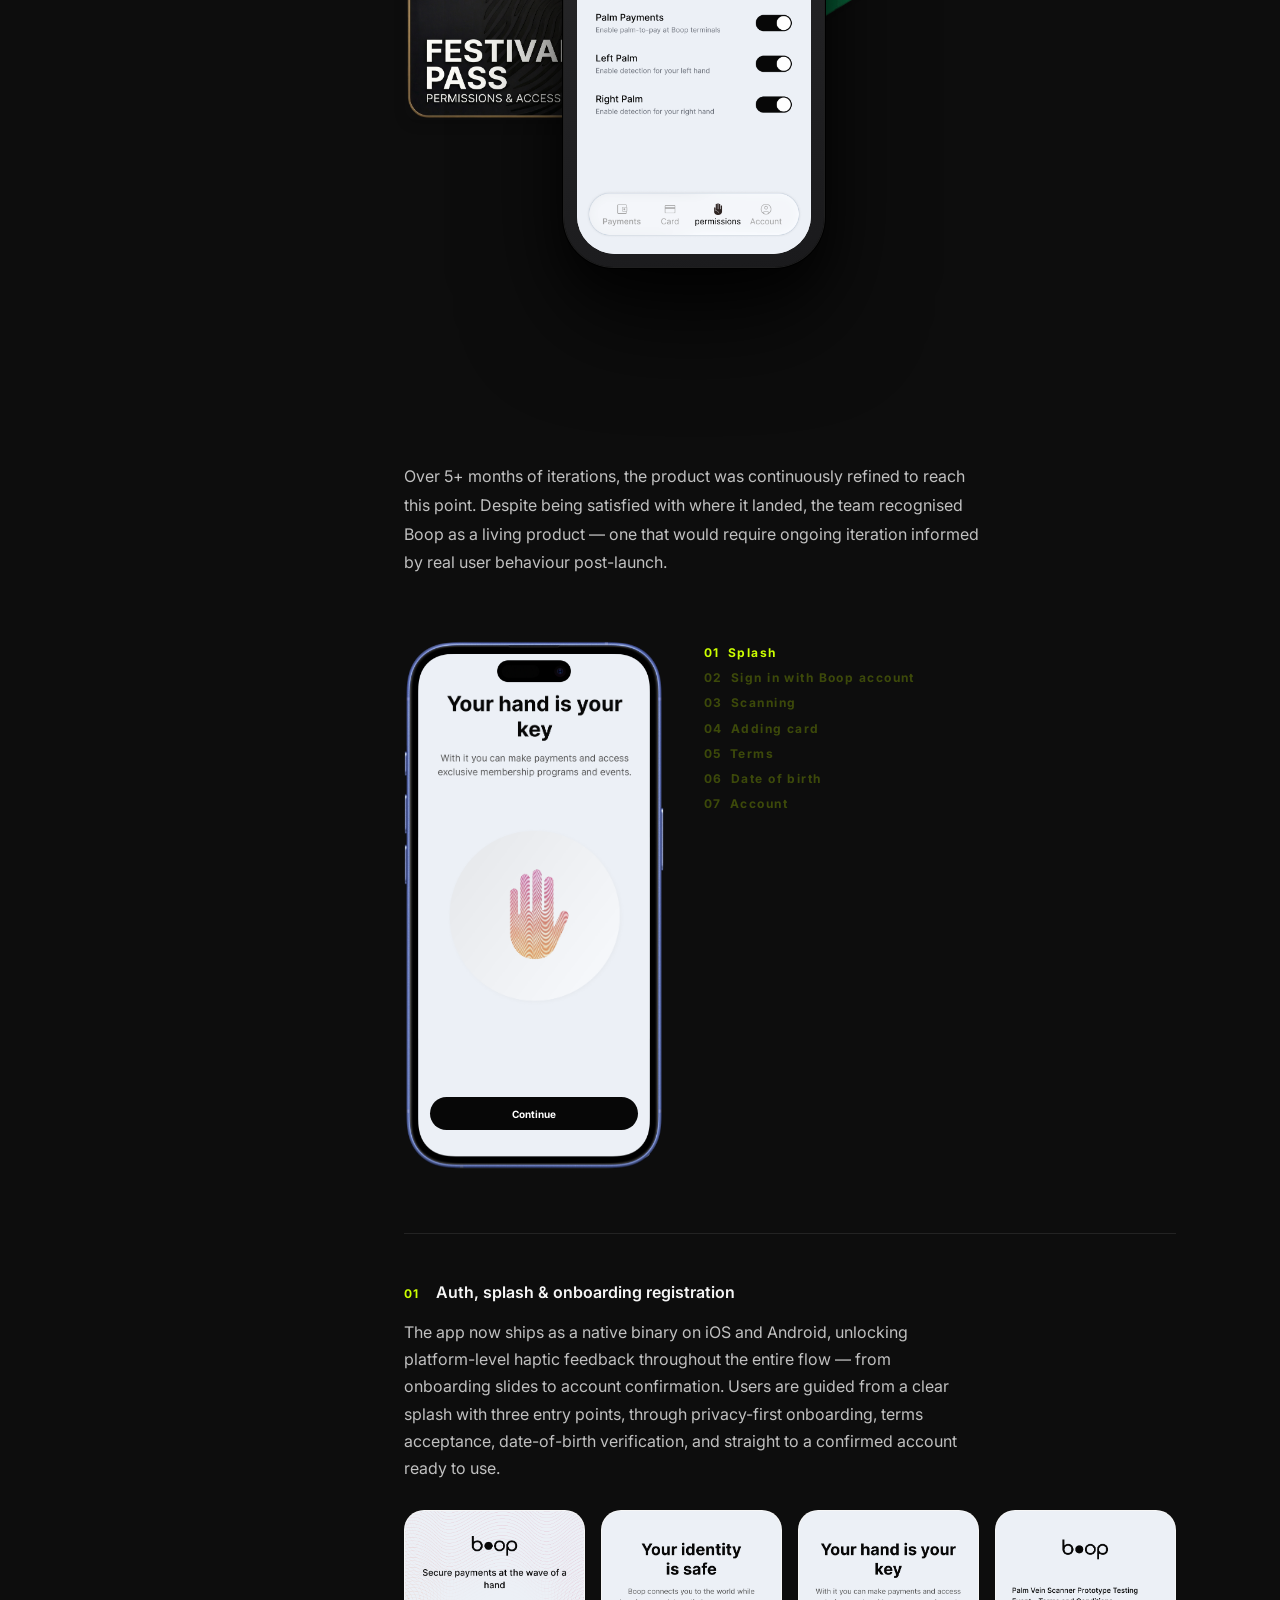
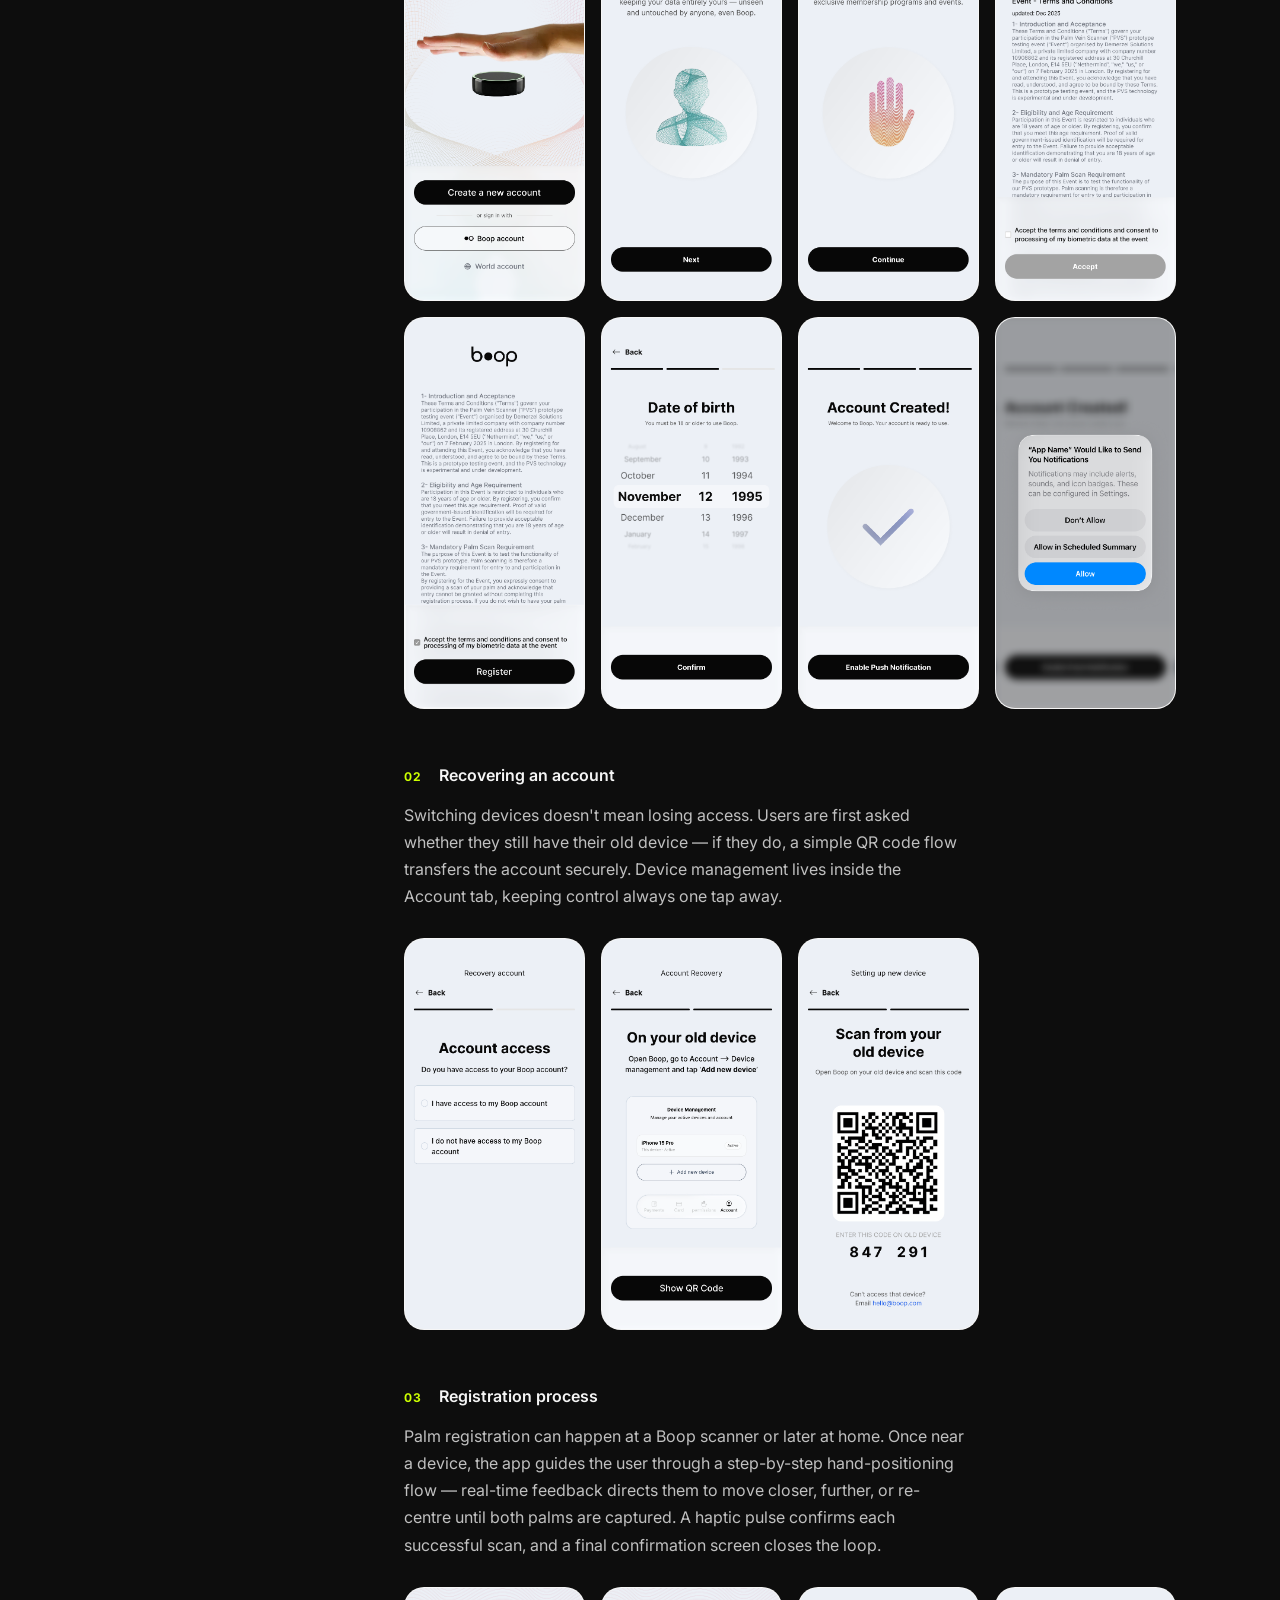
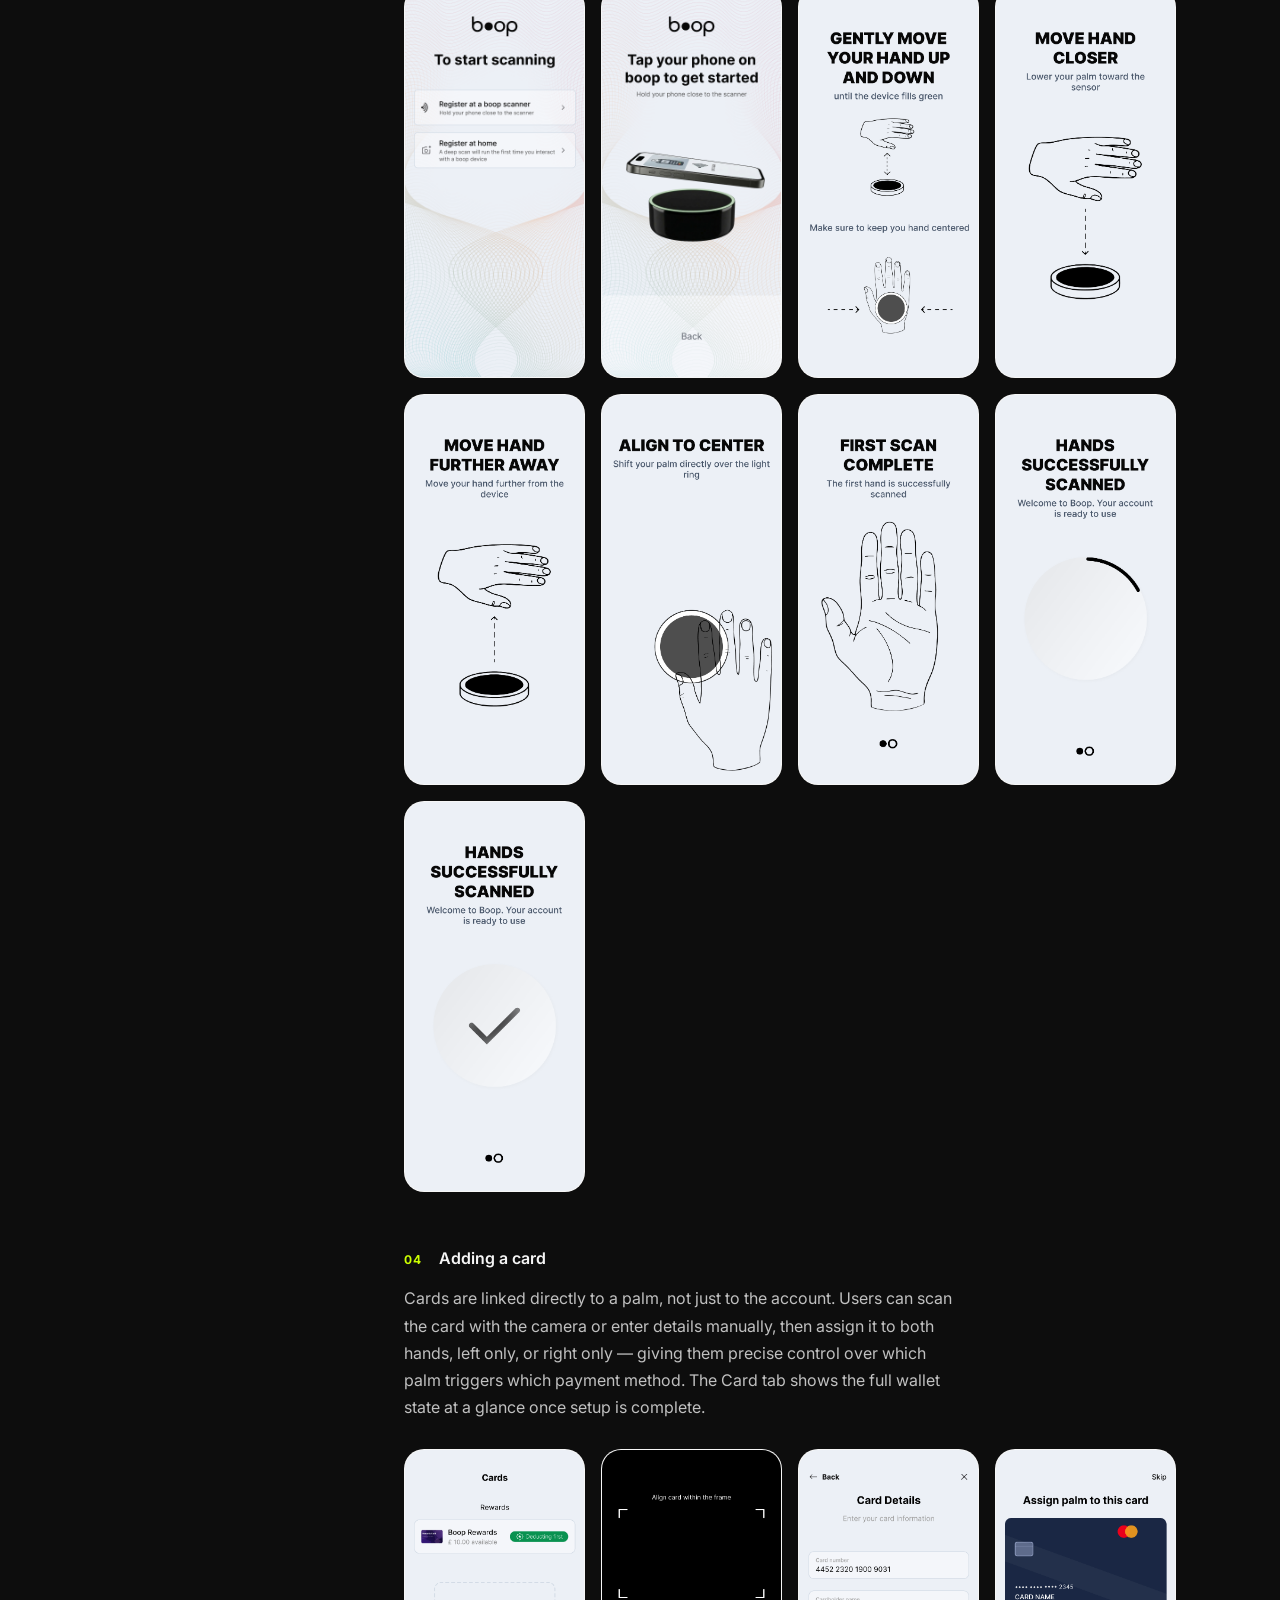
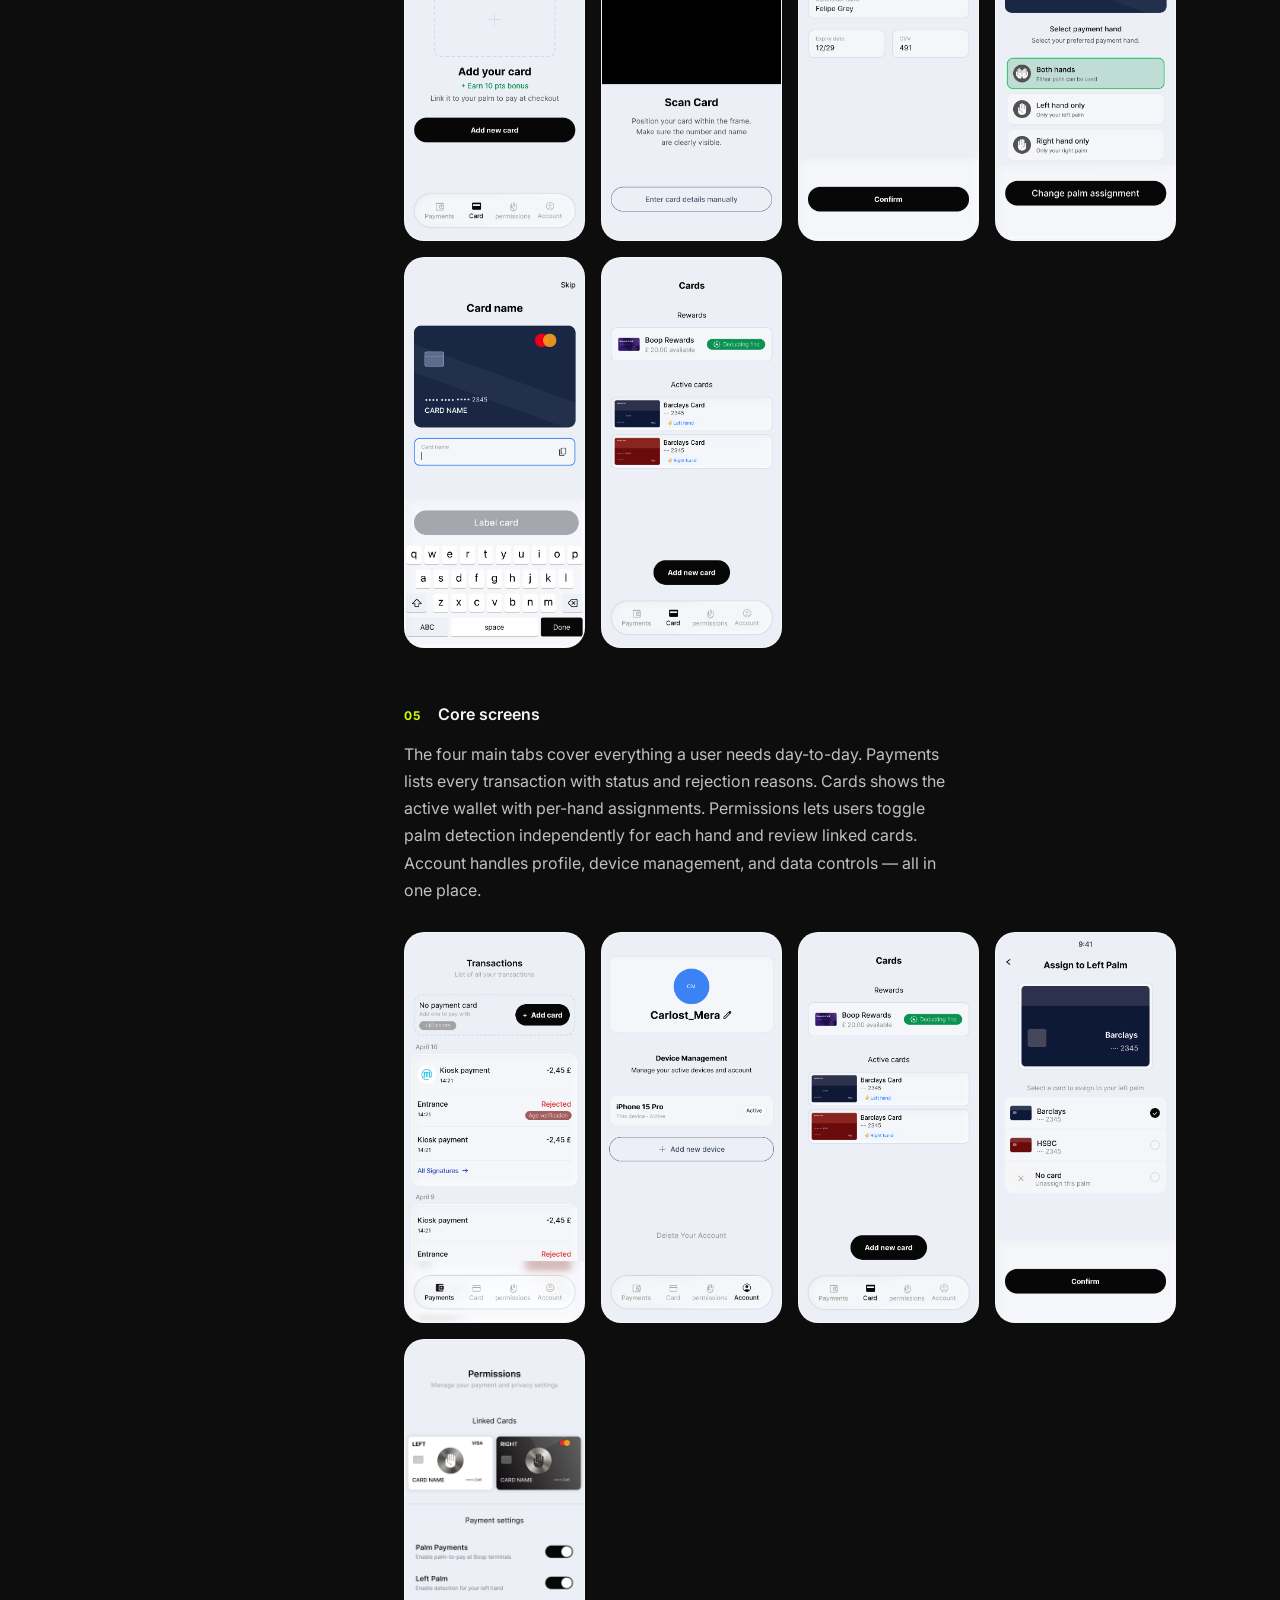
==== commit a0699927: "fix(boop): add press feedback to Add new card button in 04 flow Co-Authored-By: Claude Sonnet 4.6 <n" ====
--- a/boop.html
+++ b/boop.html
@@ -838,6 +838,7 @@
                   <!-- Screen 0: Cards — empty state (Figma 3625:18006) -->
                   <div class="bd-screen">
                     <img src="bc-card-01.png" alt="Cards — empty state">
+                    <div id="bcAddBtn" style="position:absolute;left:12px;right:12px;top:calc(75% - 16px);height:33px;border-radius:100px;background:transparent;pointer-events:none;"></div>
                   </div>
                   <!-- Screen 1: Scan Card — camera viewfinder (Figma 2877:7258) -->
                   <div class="bd-screen" style="background:#ecf0f6;display:flex;flex-direction:column;">
@@ -1251,6 +1252,7 @@
             var allNavItems  = document.querySelectorAll('#bdRegDemoWrap .bd-flow-nav__item');
             var regItems     = Array.from(allNavItems).filter(function(el){ return el !== boopNavItem && el !== cardNavItem; });
             var brBoopBtn    = document.getElementById('brBoopBtn');
+            var bcAddBtn     = document.getElementById('bcAddBtn');
 
             var _brGen = 0;
             var _bcGen = 0;
@@ -1358,7 +1360,7 @@
                 setCursorX('50%');
                 setTimeout(function(){
                   if(!ok()) return;
-                  animateTap('75%', function(){}, function(){
+                  animateTap('75%', function(pressed){ if(bcAddBtn){ bcAddBtn.style.background = pressed ? 'rgba(255,255,255,0.15)' : 'transparent'; bcAddBtn.style.transform = pressed ? 'scale(.97)' : ''; } }, function(){
                     if(!ok()) return;
                     bcGoTo(1);
                     setTimeout(function(){
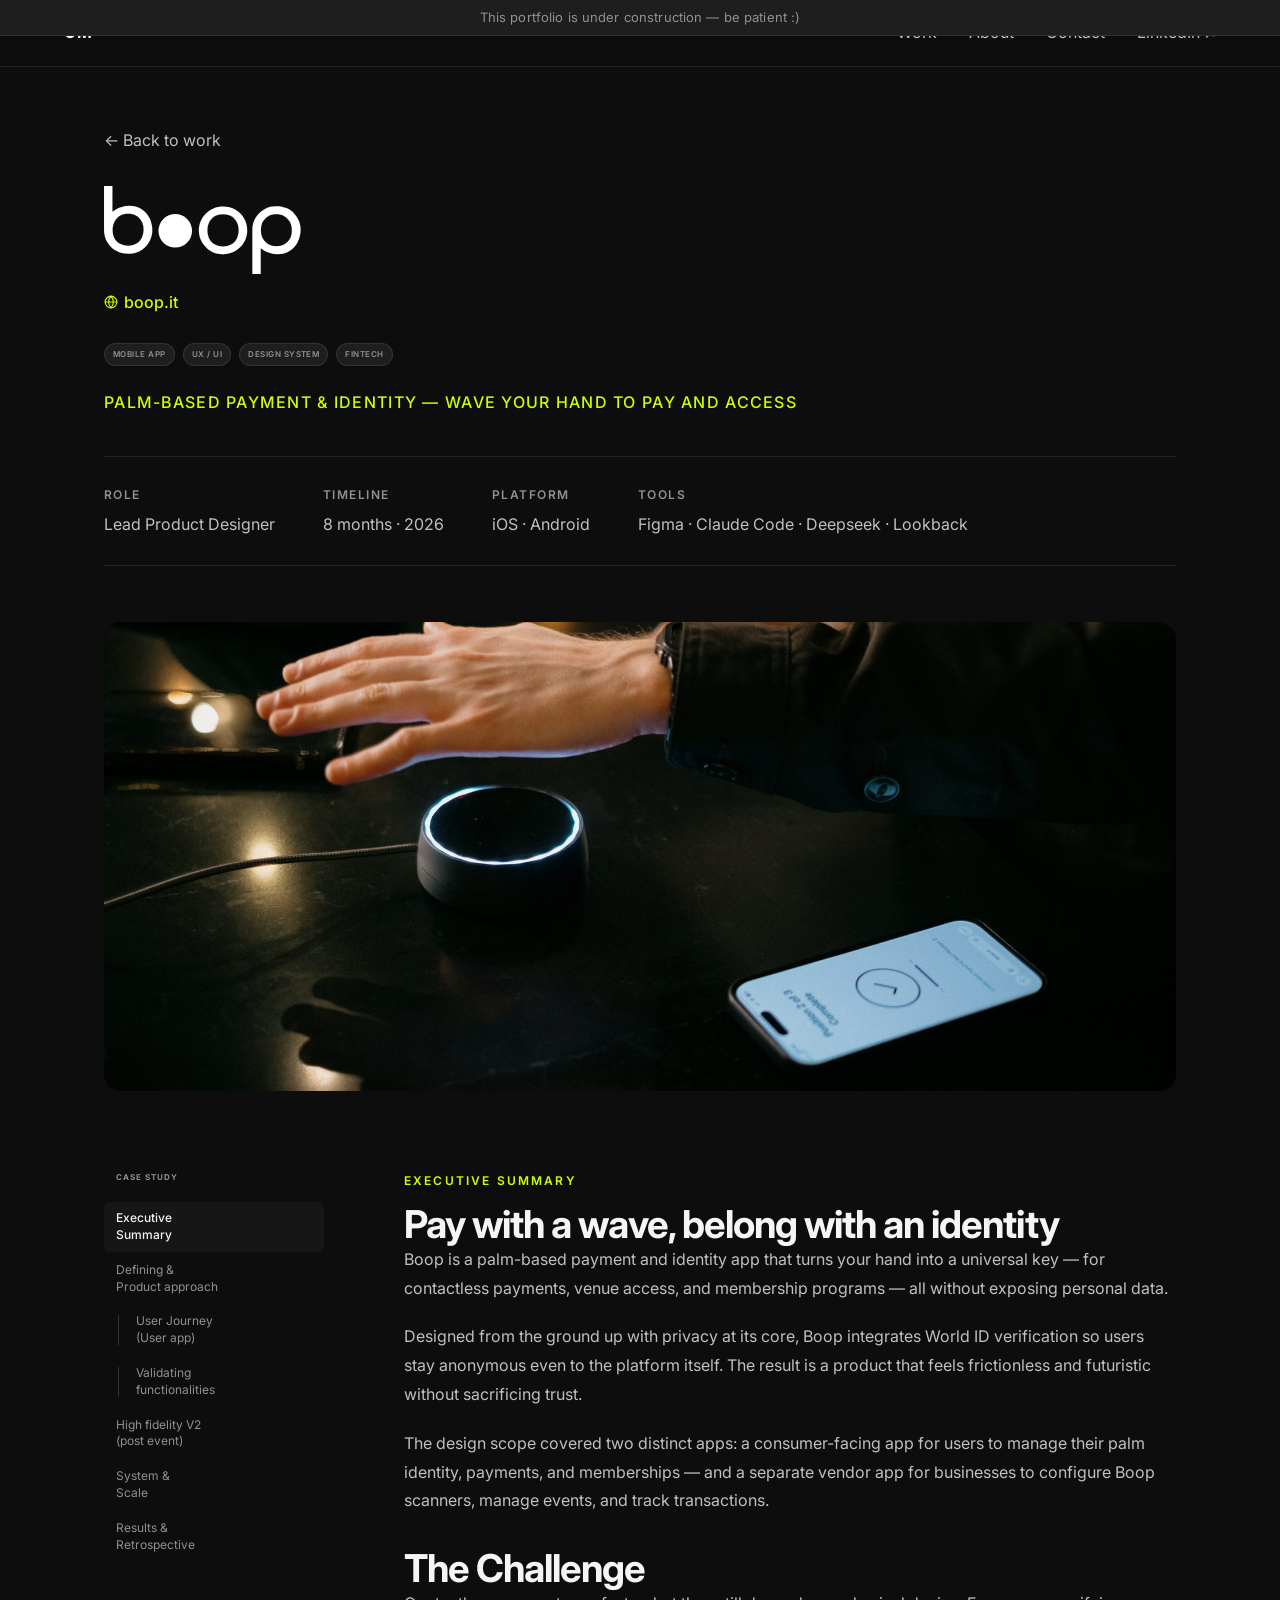
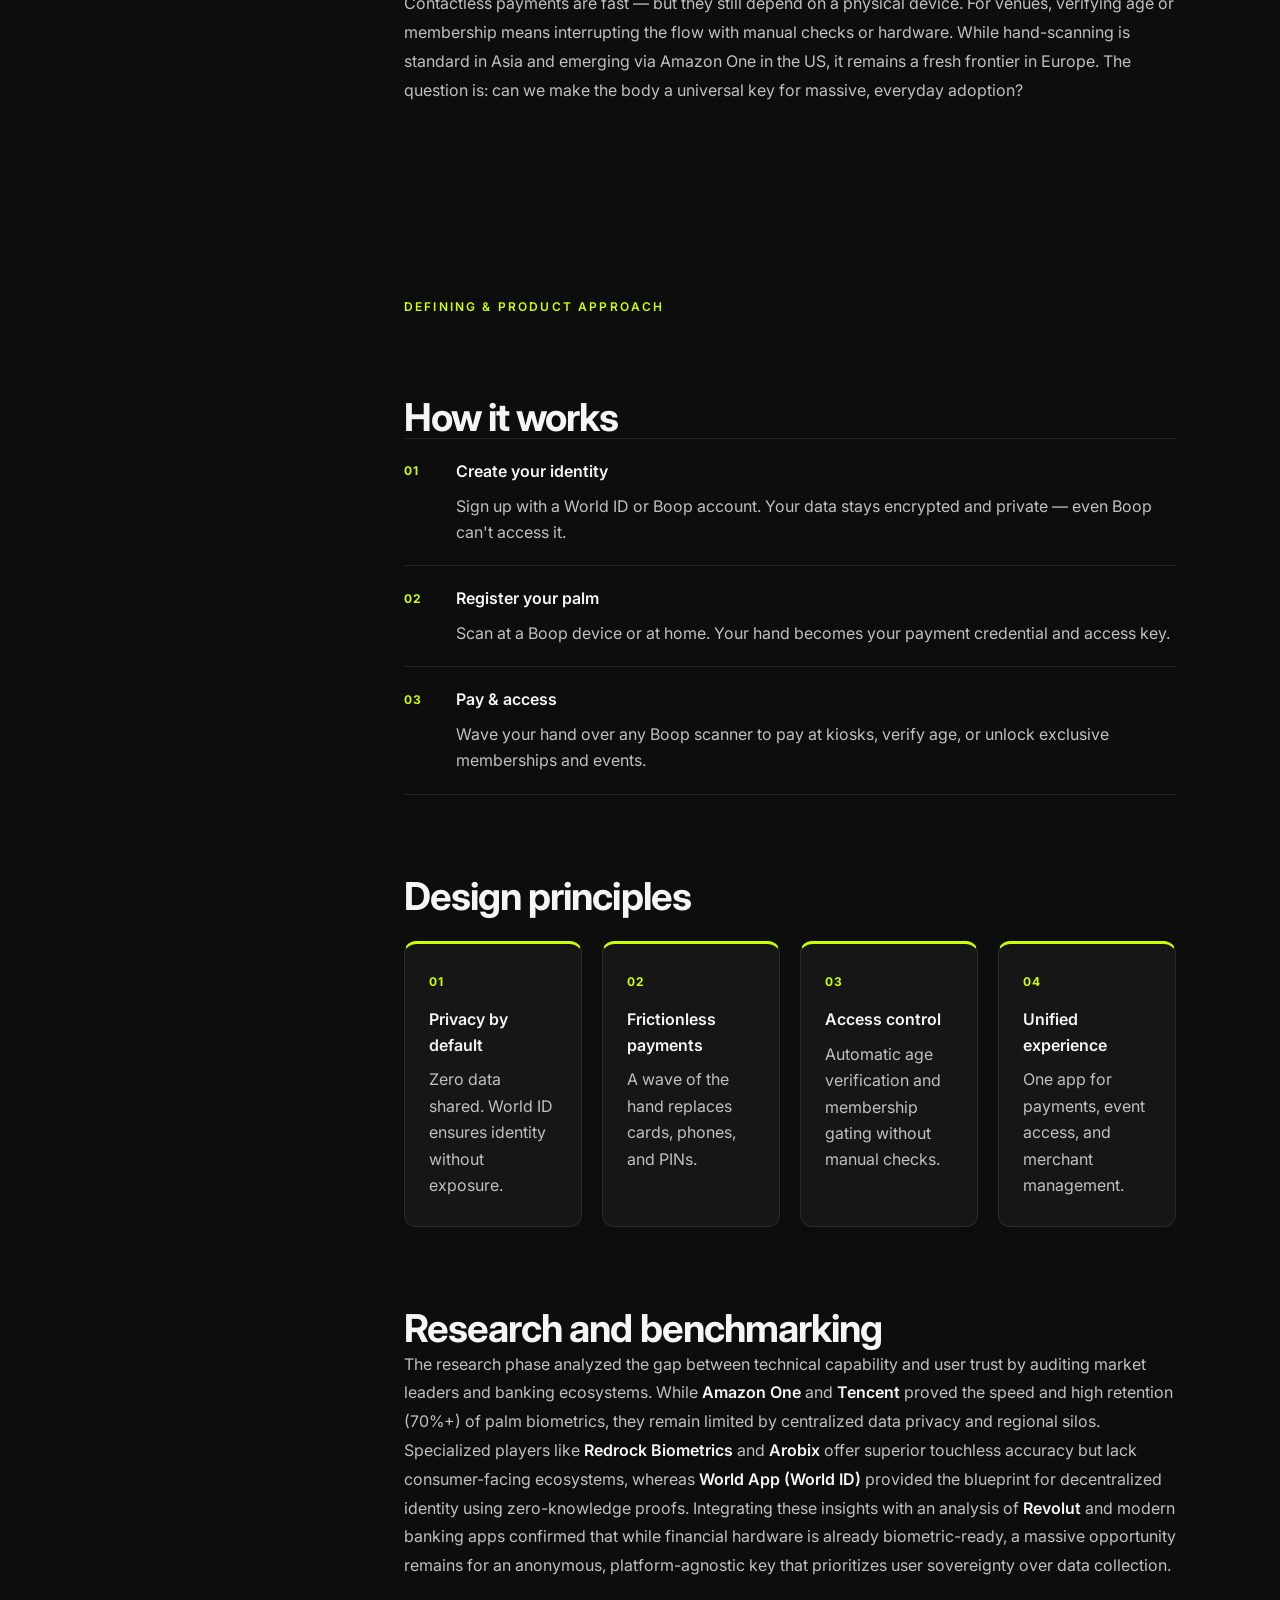
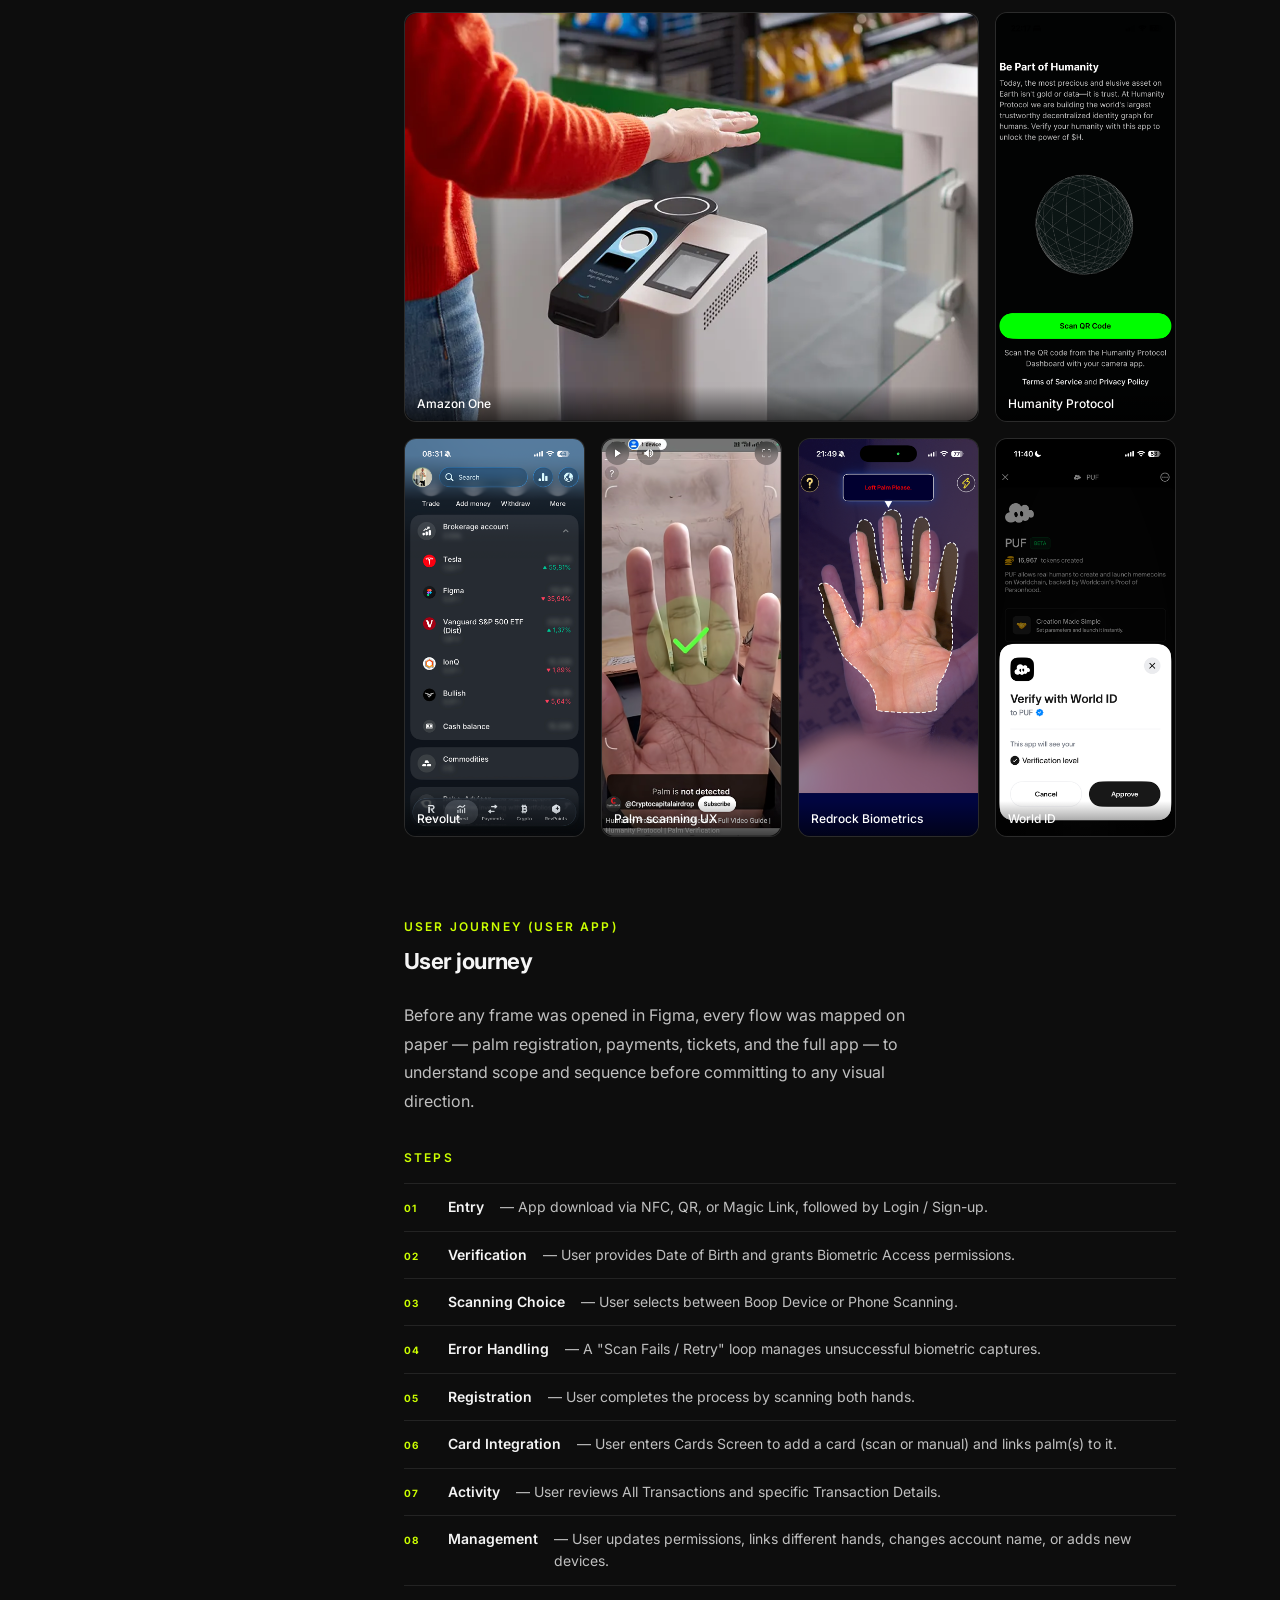
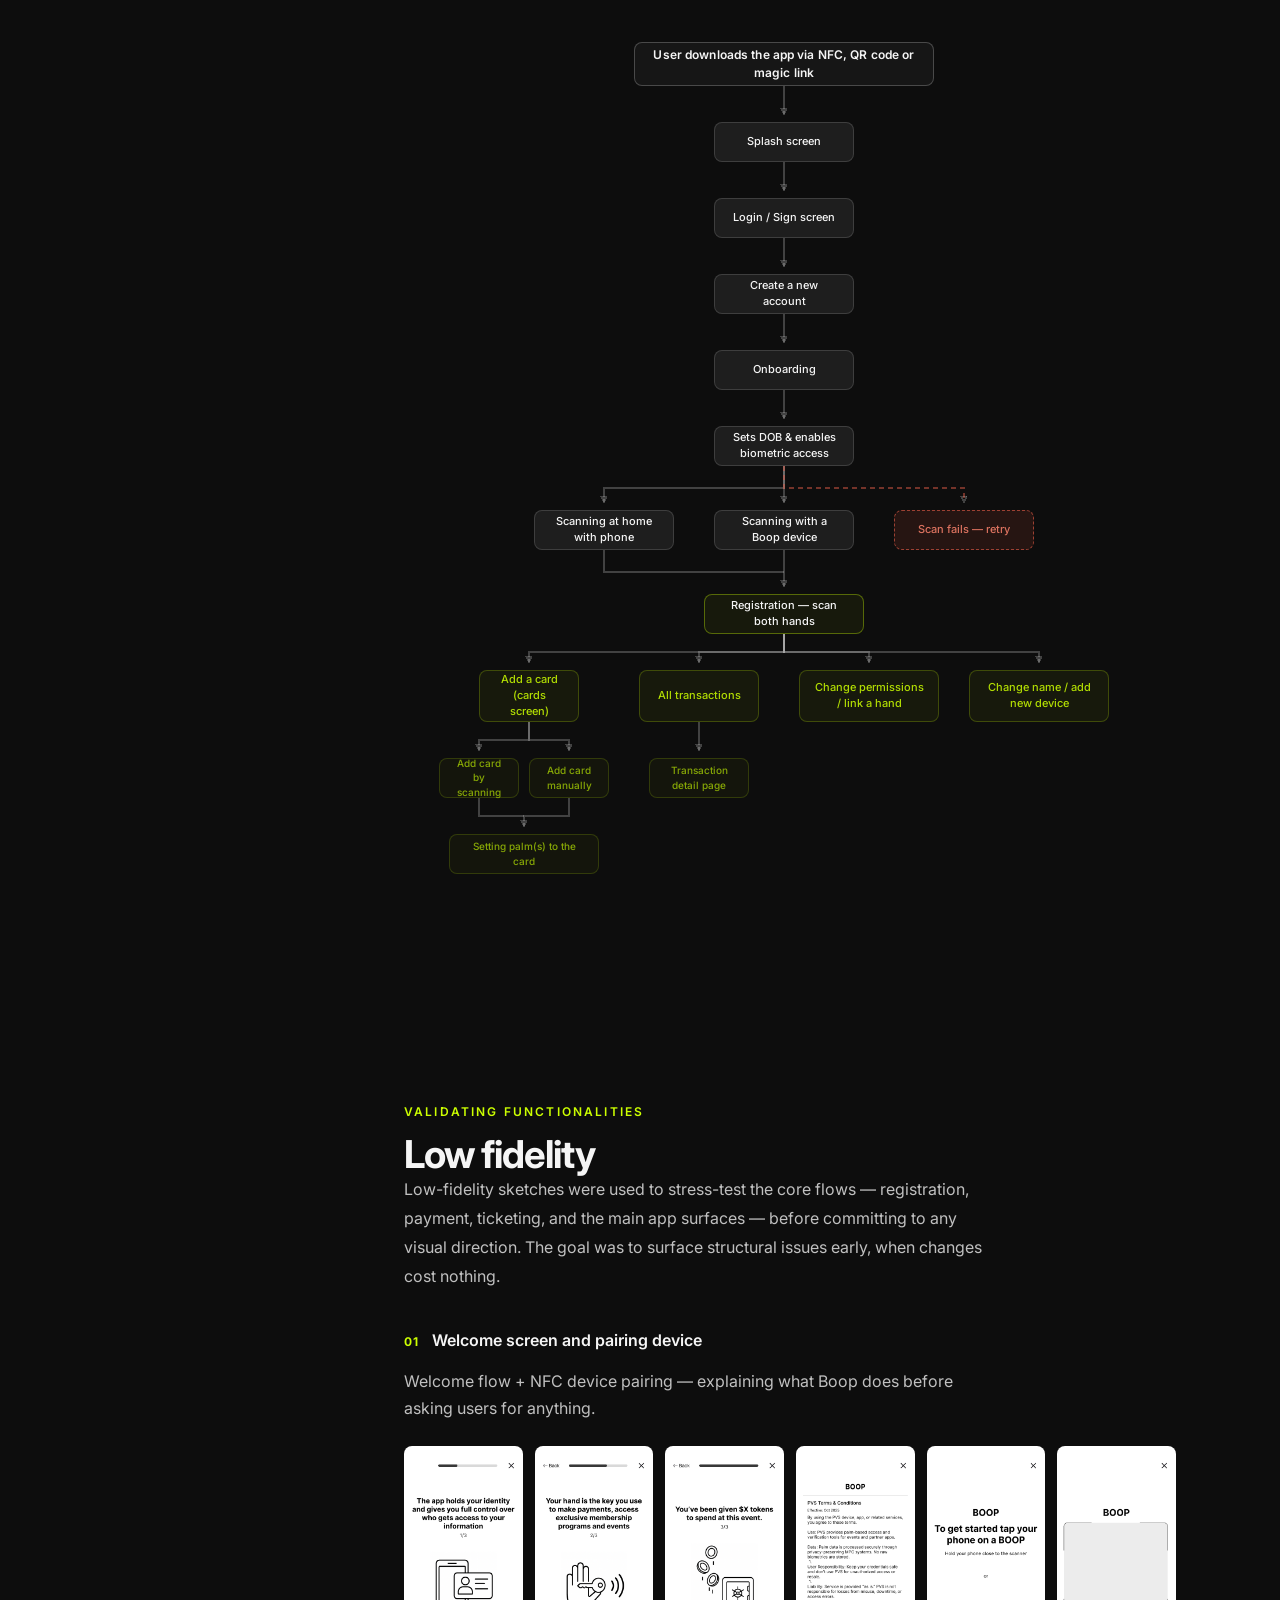
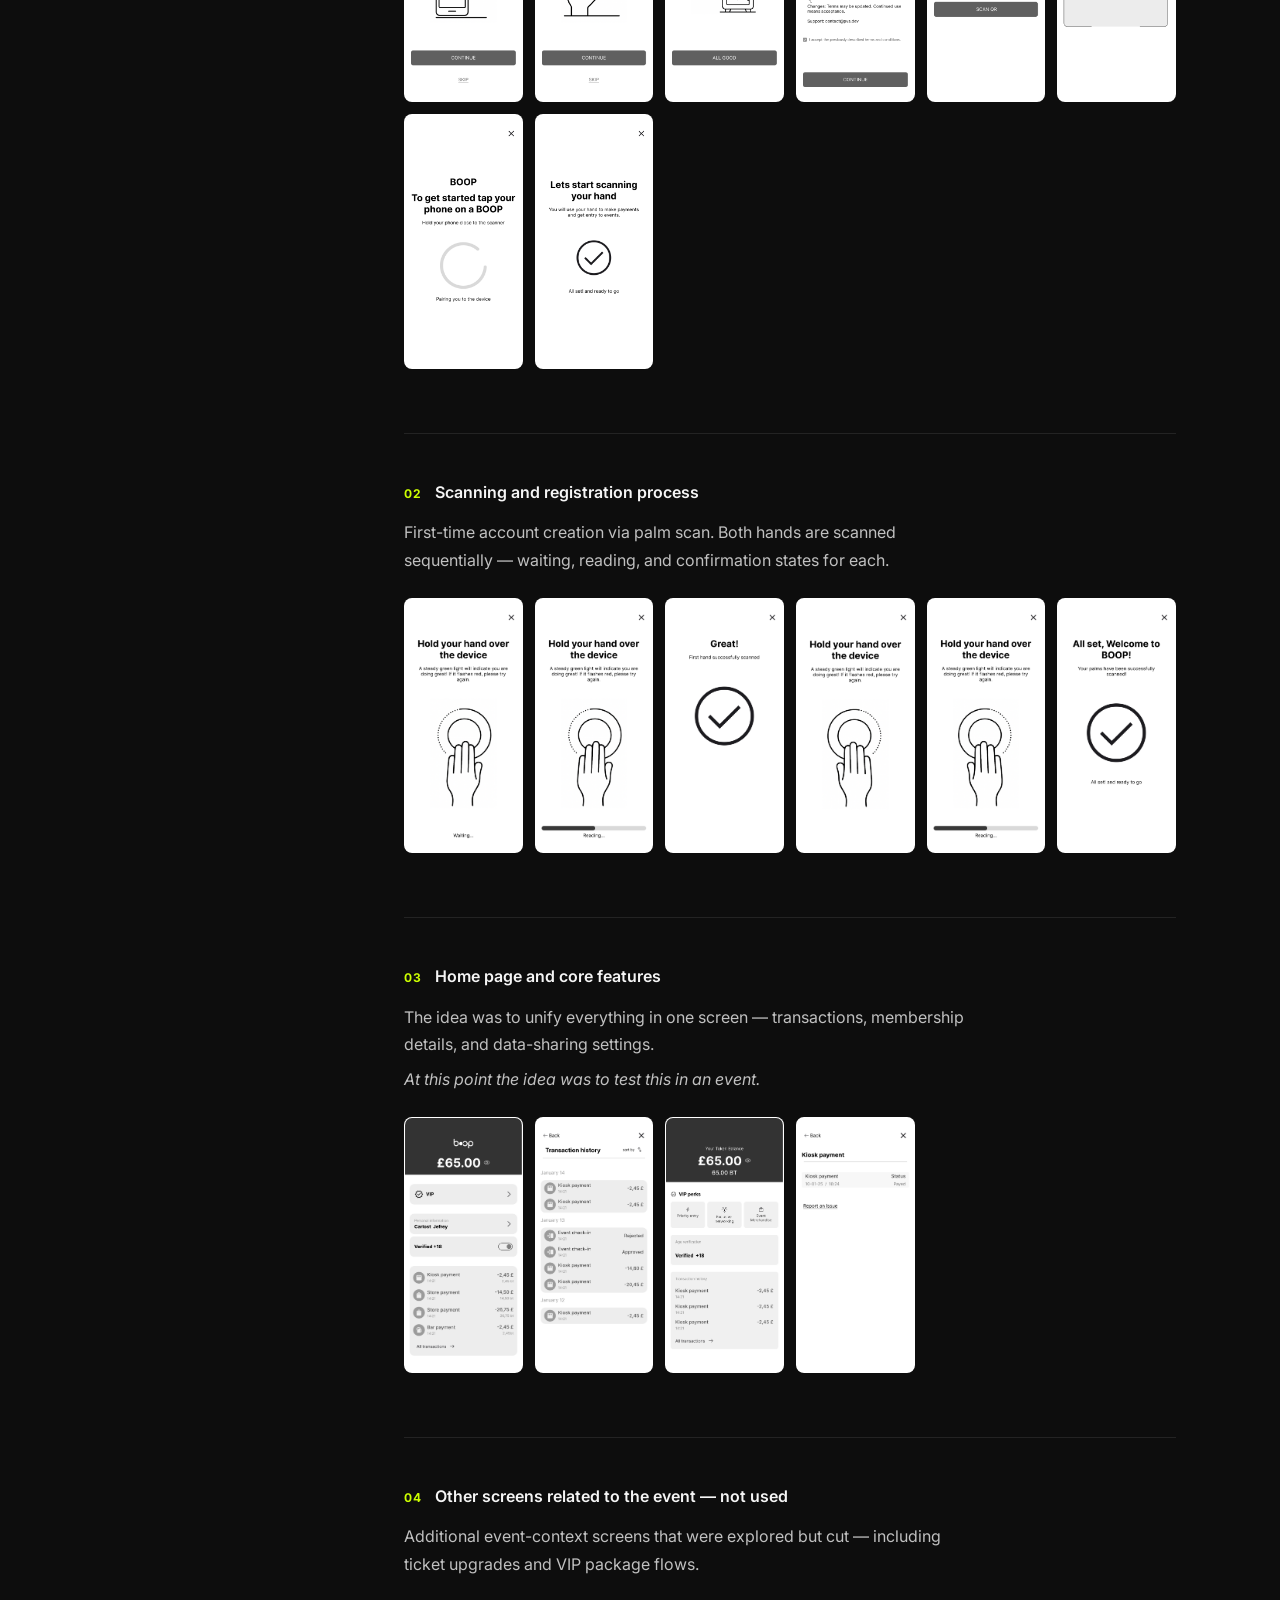
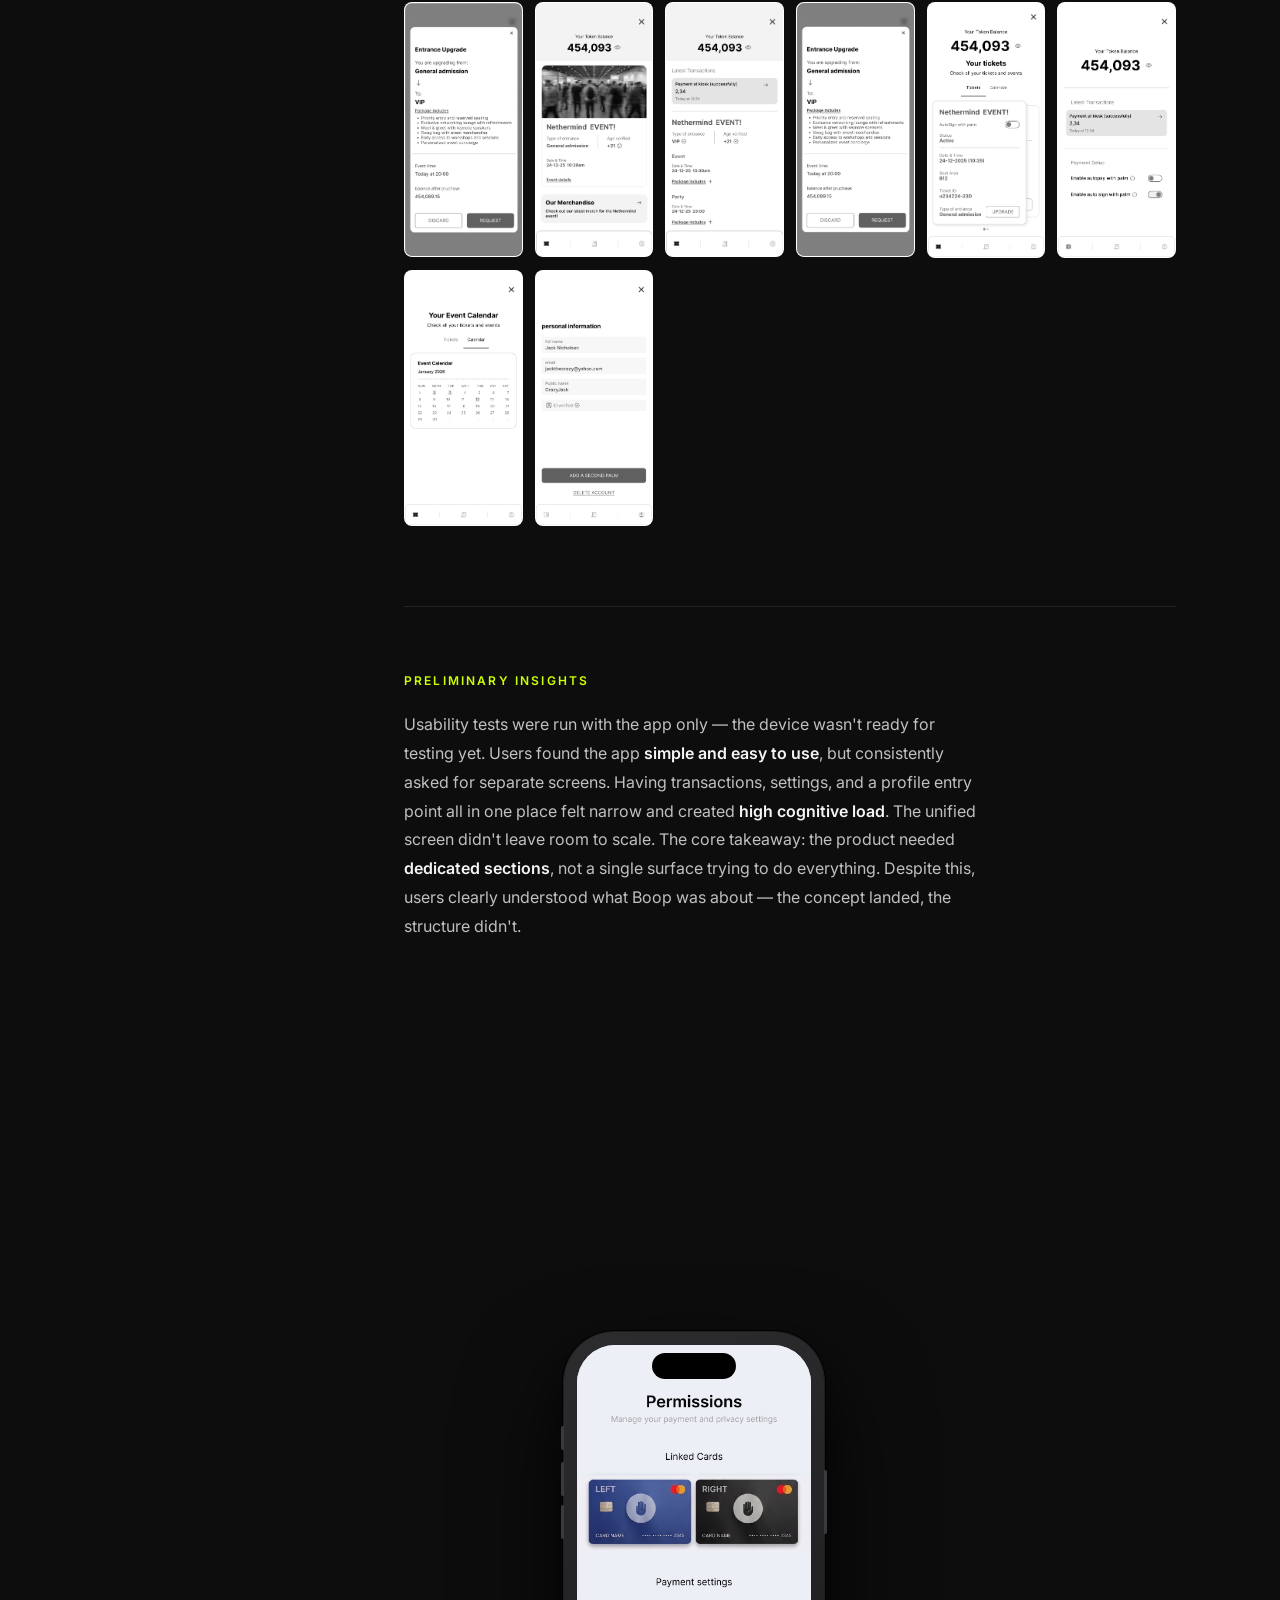
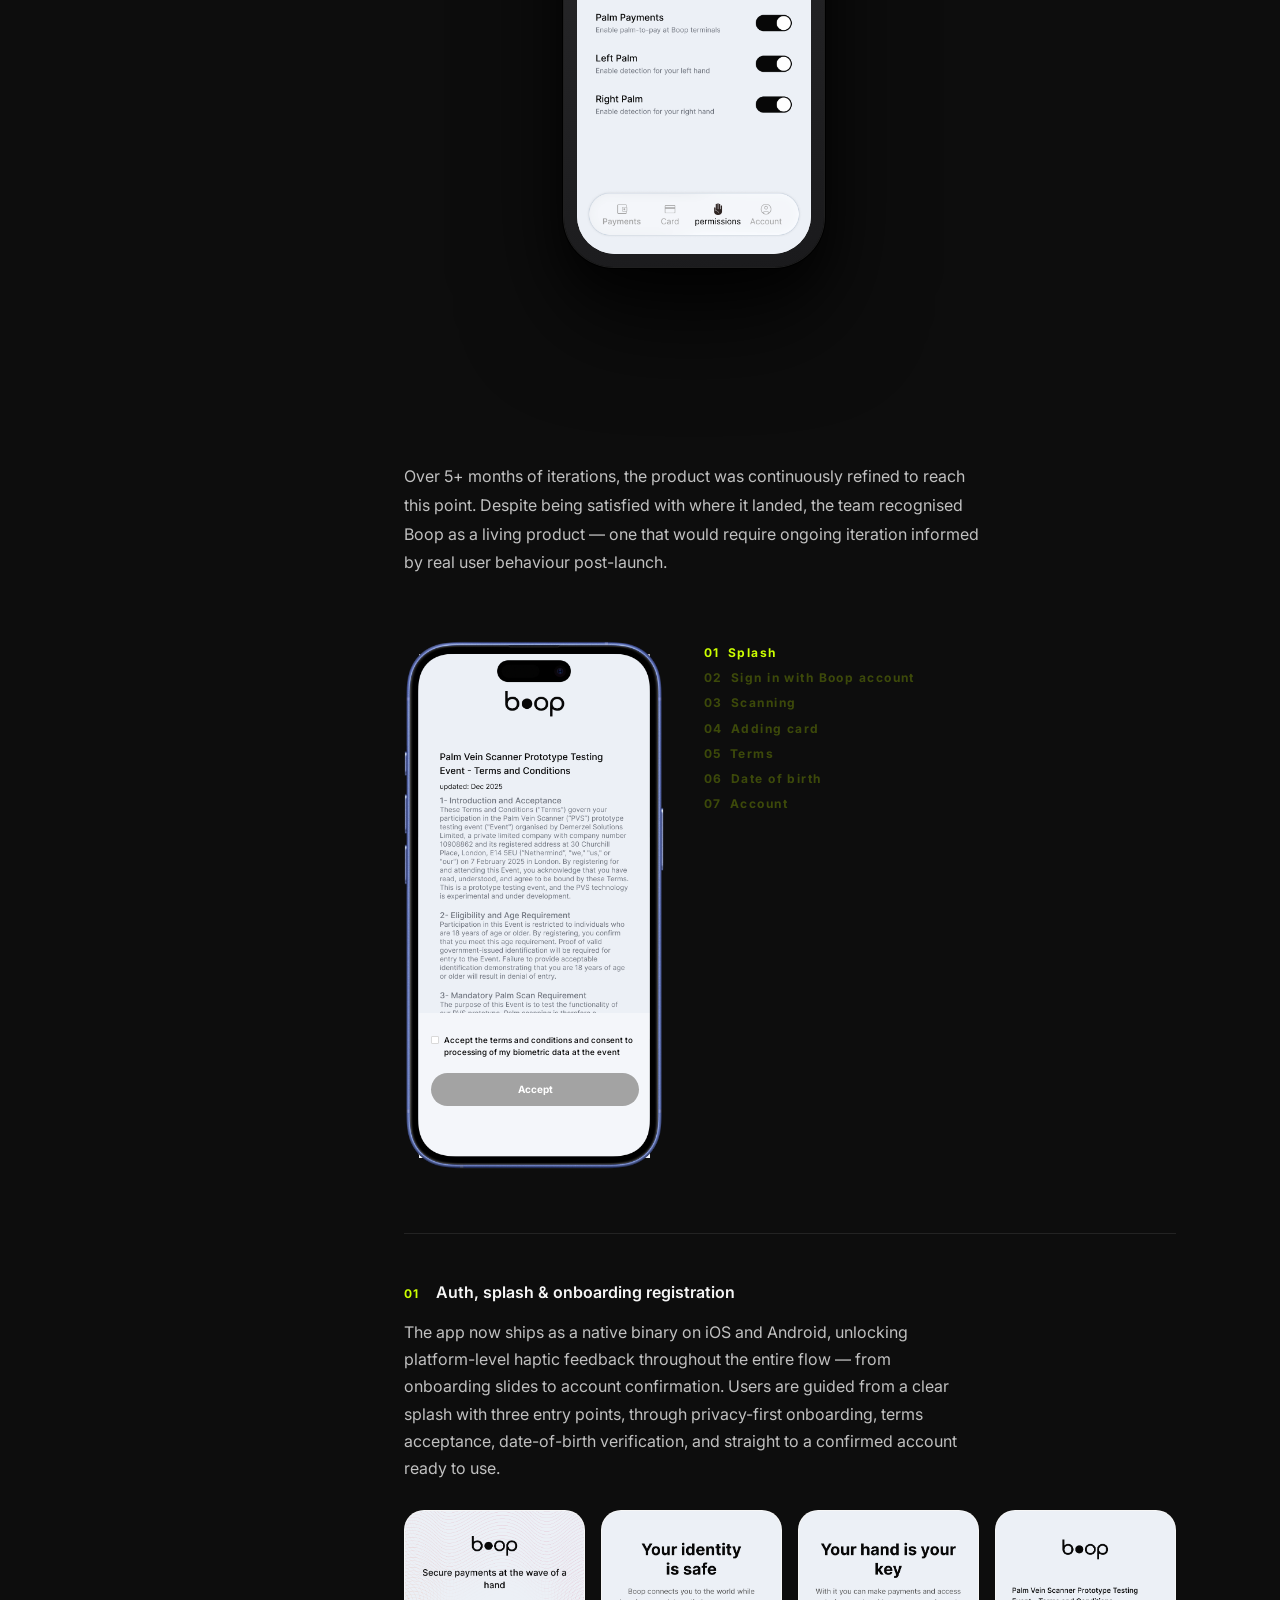
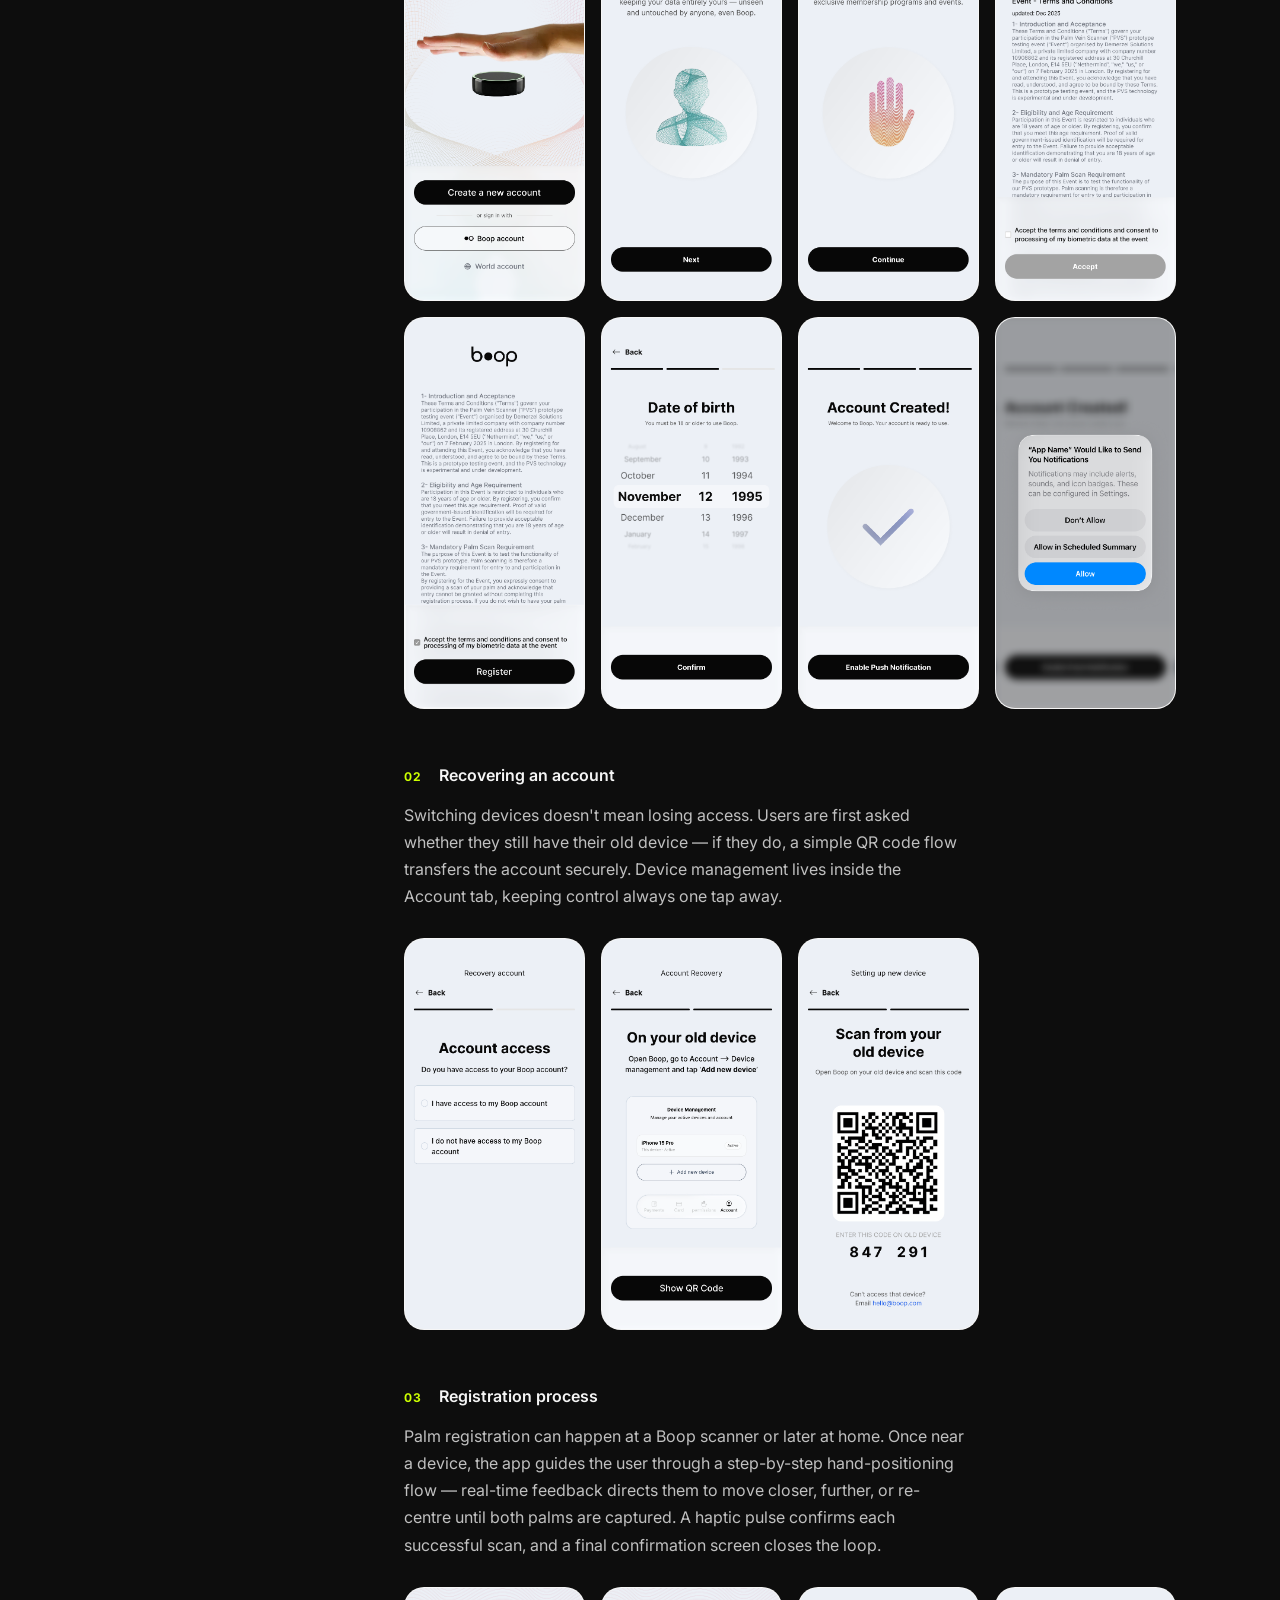
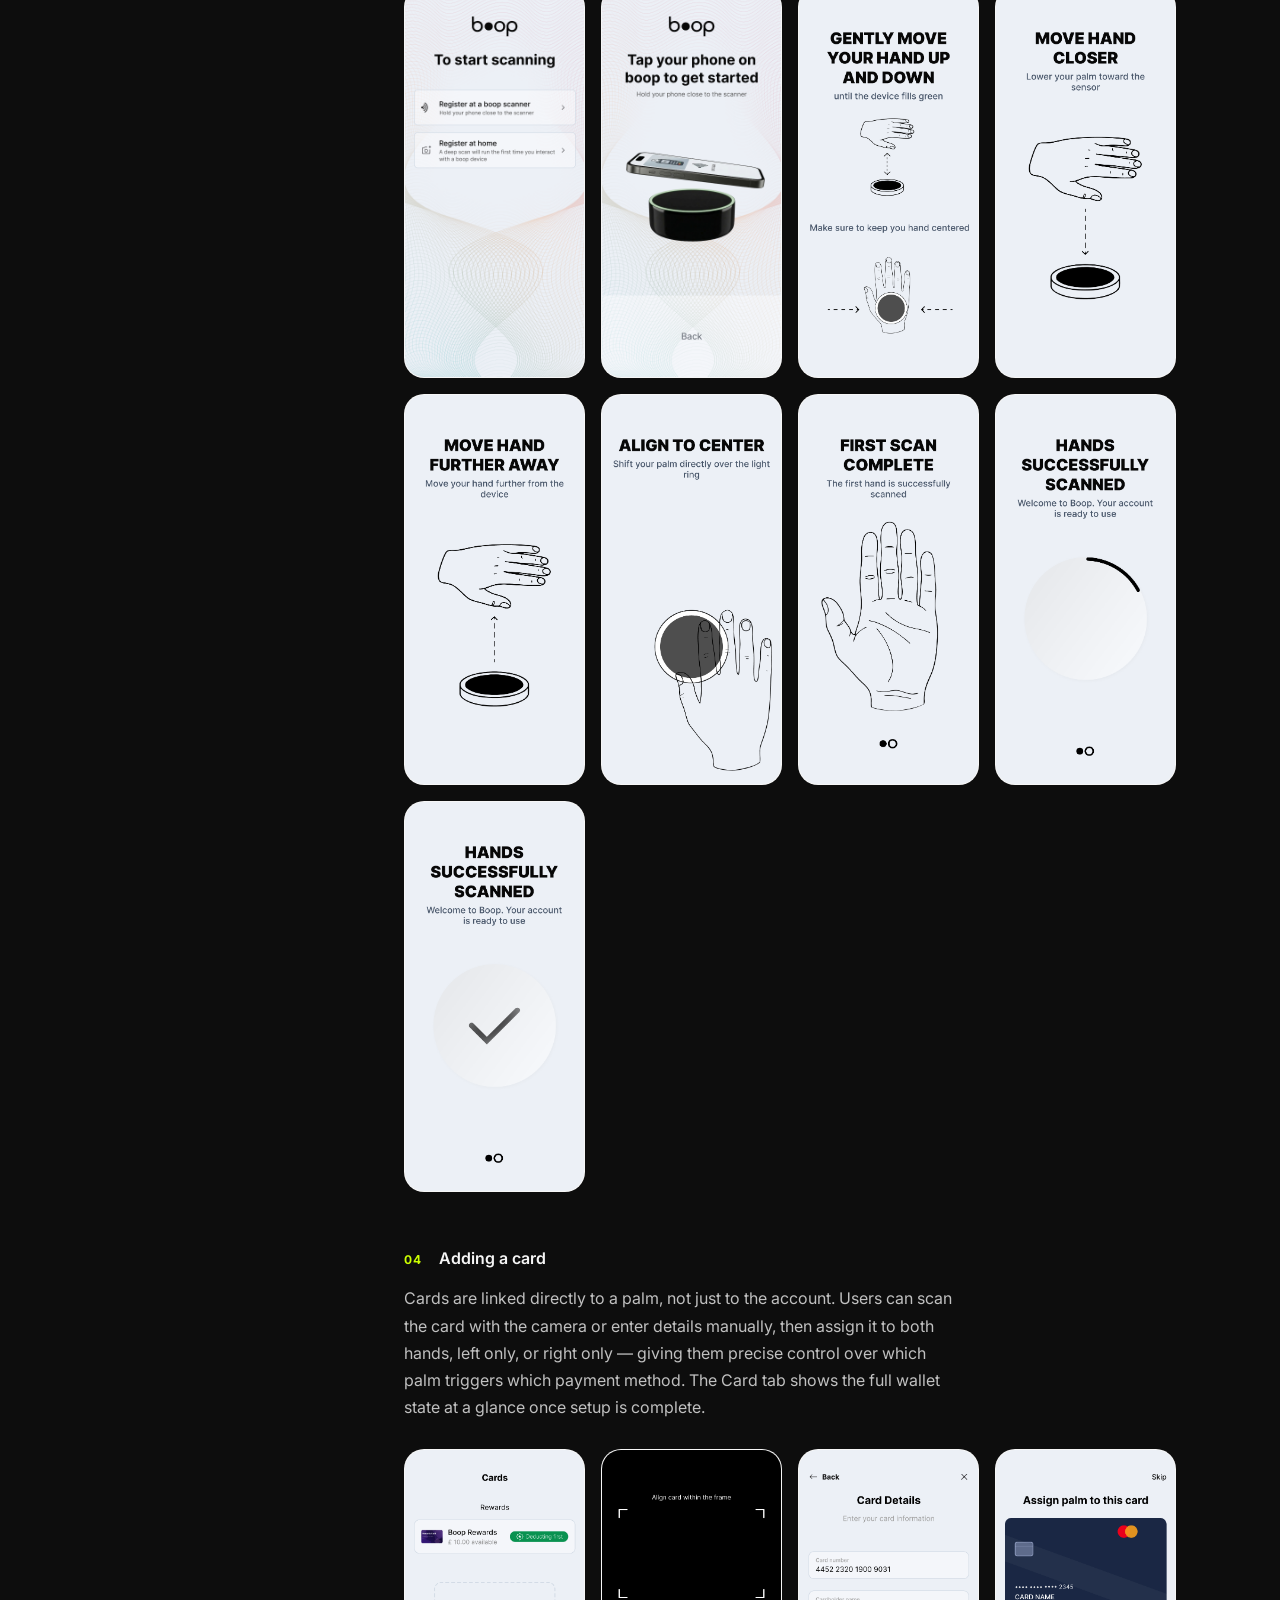
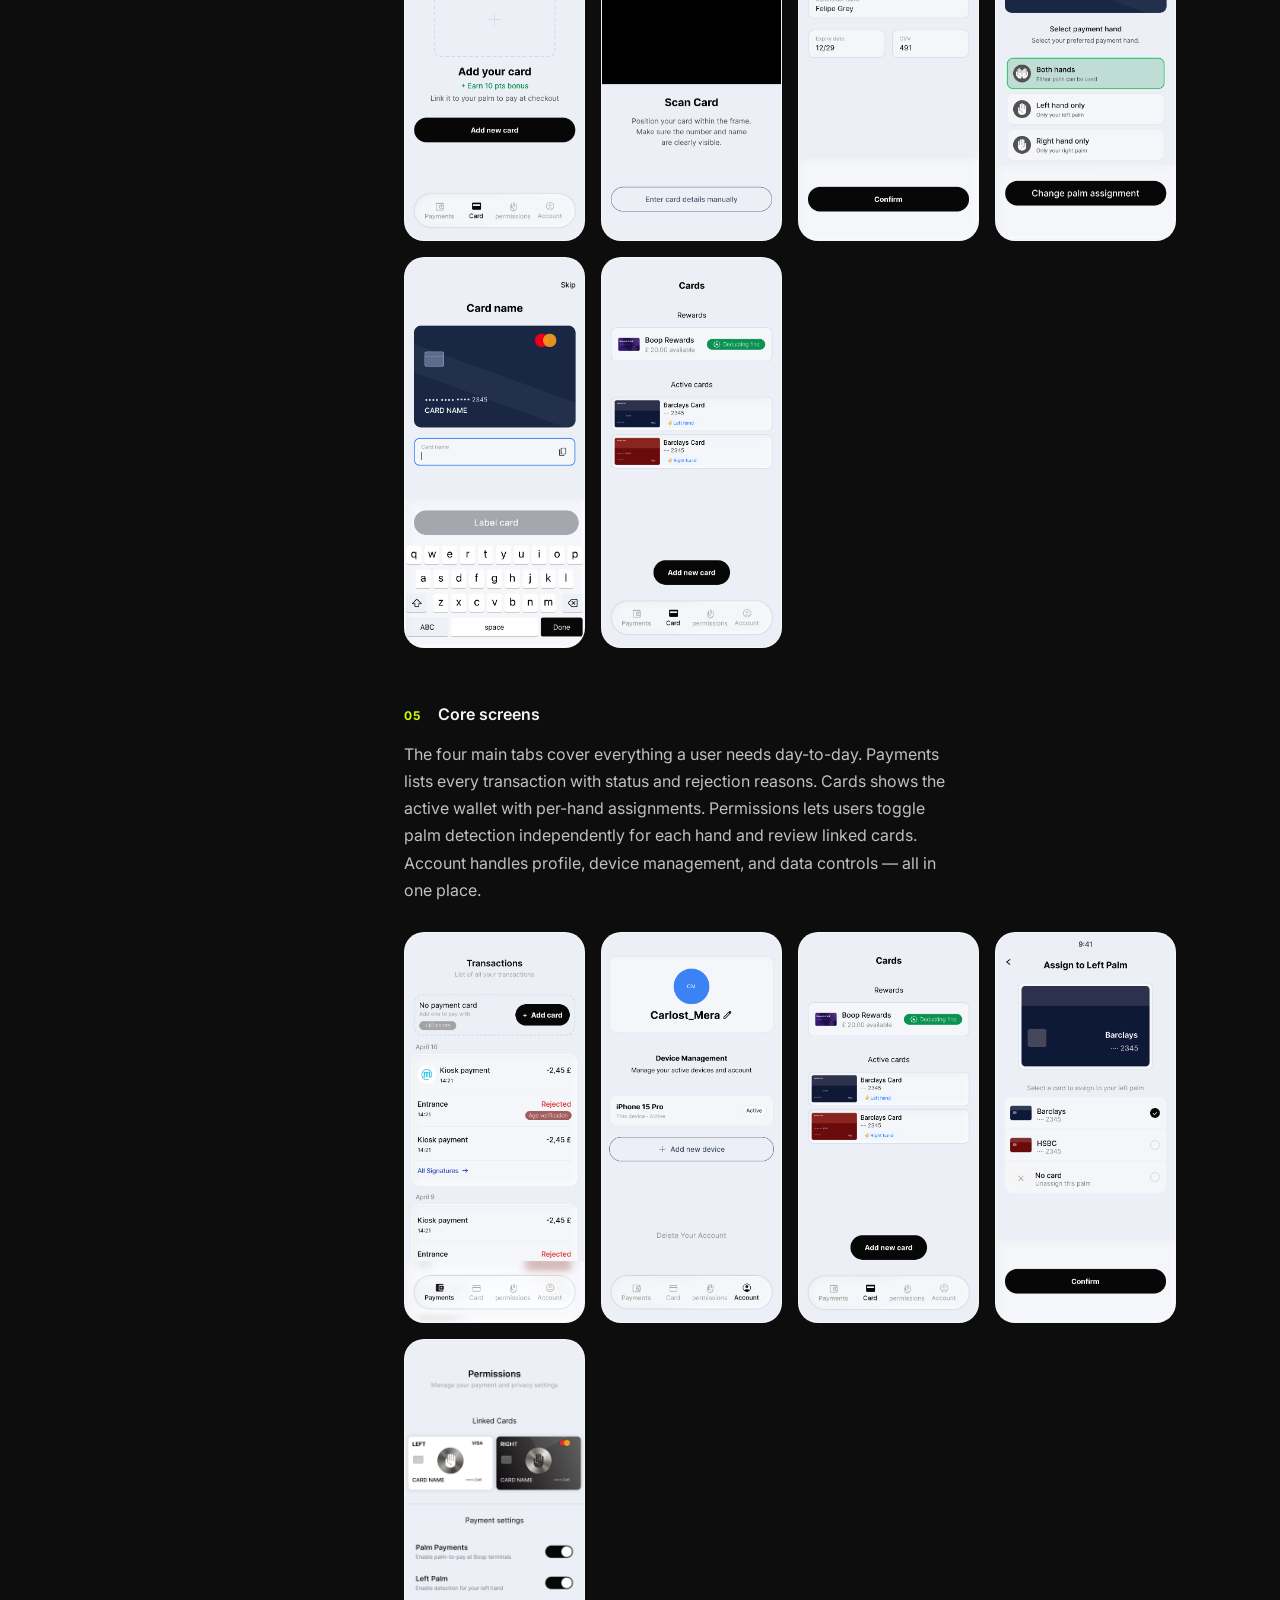
==== commit 6bacaa46: "fix(boop): replace bcAddBtn overlay with real styled button matching #bdBtn Co-Authored-By: Claude S" ====
--- a/boop.html
+++ b/boop.html
@@ -496,6 +496,18 @@
             }
             #bdBtn.pressed { background:#2d2d2d; transform:scale(.97); }
 
+            /* 04 Add new card — same pill as #bdBtn, absolutely positioned over bc-card-01.png */
+            #bcAddBtn {
+              position:absolute; left:12px; right:12px; top:calc(75% - 16px);
+              display:flex; align-items:center; justify-content:center;
+              height:33px; border-radius:100px;
+              background:#070707; color:#fefefe;
+              font-family:'Inter',sans-serif; font-size:10px; font-weight:500;
+              border:none; cursor:default; pointer-events:none;
+              transition:background .15s, transform .12s;
+            }
+            #bcAddBtn.pressed { background:#2d2d2d; transform:scale(.97); }
+
             /* Onboarding Continue — Figma: h-55, #070707, Inter Bold 16px — scaled ×0.59 */
             .bd-continue {
               display:flex;align-items:center;justify-content:center;
@@ -838,7 +850,7 @@
                   <!-- Screen 0: Cards — empty state (Figma 3625:18006) -->
                   <div class="bd-screen">
                     <img src="bc-card-01.png" alt="Cards — empty state">
-                    <div id="bcAddBtn" style="position:absolute;left:12px;right:12px;top:calc(75% - 16px);height:33px;border-radius:100px;background:transparent;pointer-events:none;"></div>
+                    <button id="bcAddBtn">Add new card</button>
                   </div>
                   <!-- Screen 1: Scan Card — camera viewfinder (Figma 2877:7258) -->
                   <div class="bd-screen" style="background:#ecf0f6;display:flex;flex-direction:column;">
@@ -1360,7 +1372,7 @@
                 setCursorX('50%');
                 setTimeout(function(){
                   if(!ok()) return;
-                  animateTap('75%', function(pressed){ if(bcAddBtn){ bcAddBtn.style.background = pressed ? 'rgba(255,255,255,0.15)' : 'transparent'; bcAddBtn.style.transform = pressed ? 'scale(.97)' : ''; } }, function(){
+                  animateTap('75%', function(pressed){ if(bcAddBtn){ bcAddBtn.classList.toggle('pressed', pressed); } }, function(){
                     if(!ok()) return;
                     bcGoTo(1);
                     setTimeout(function(){
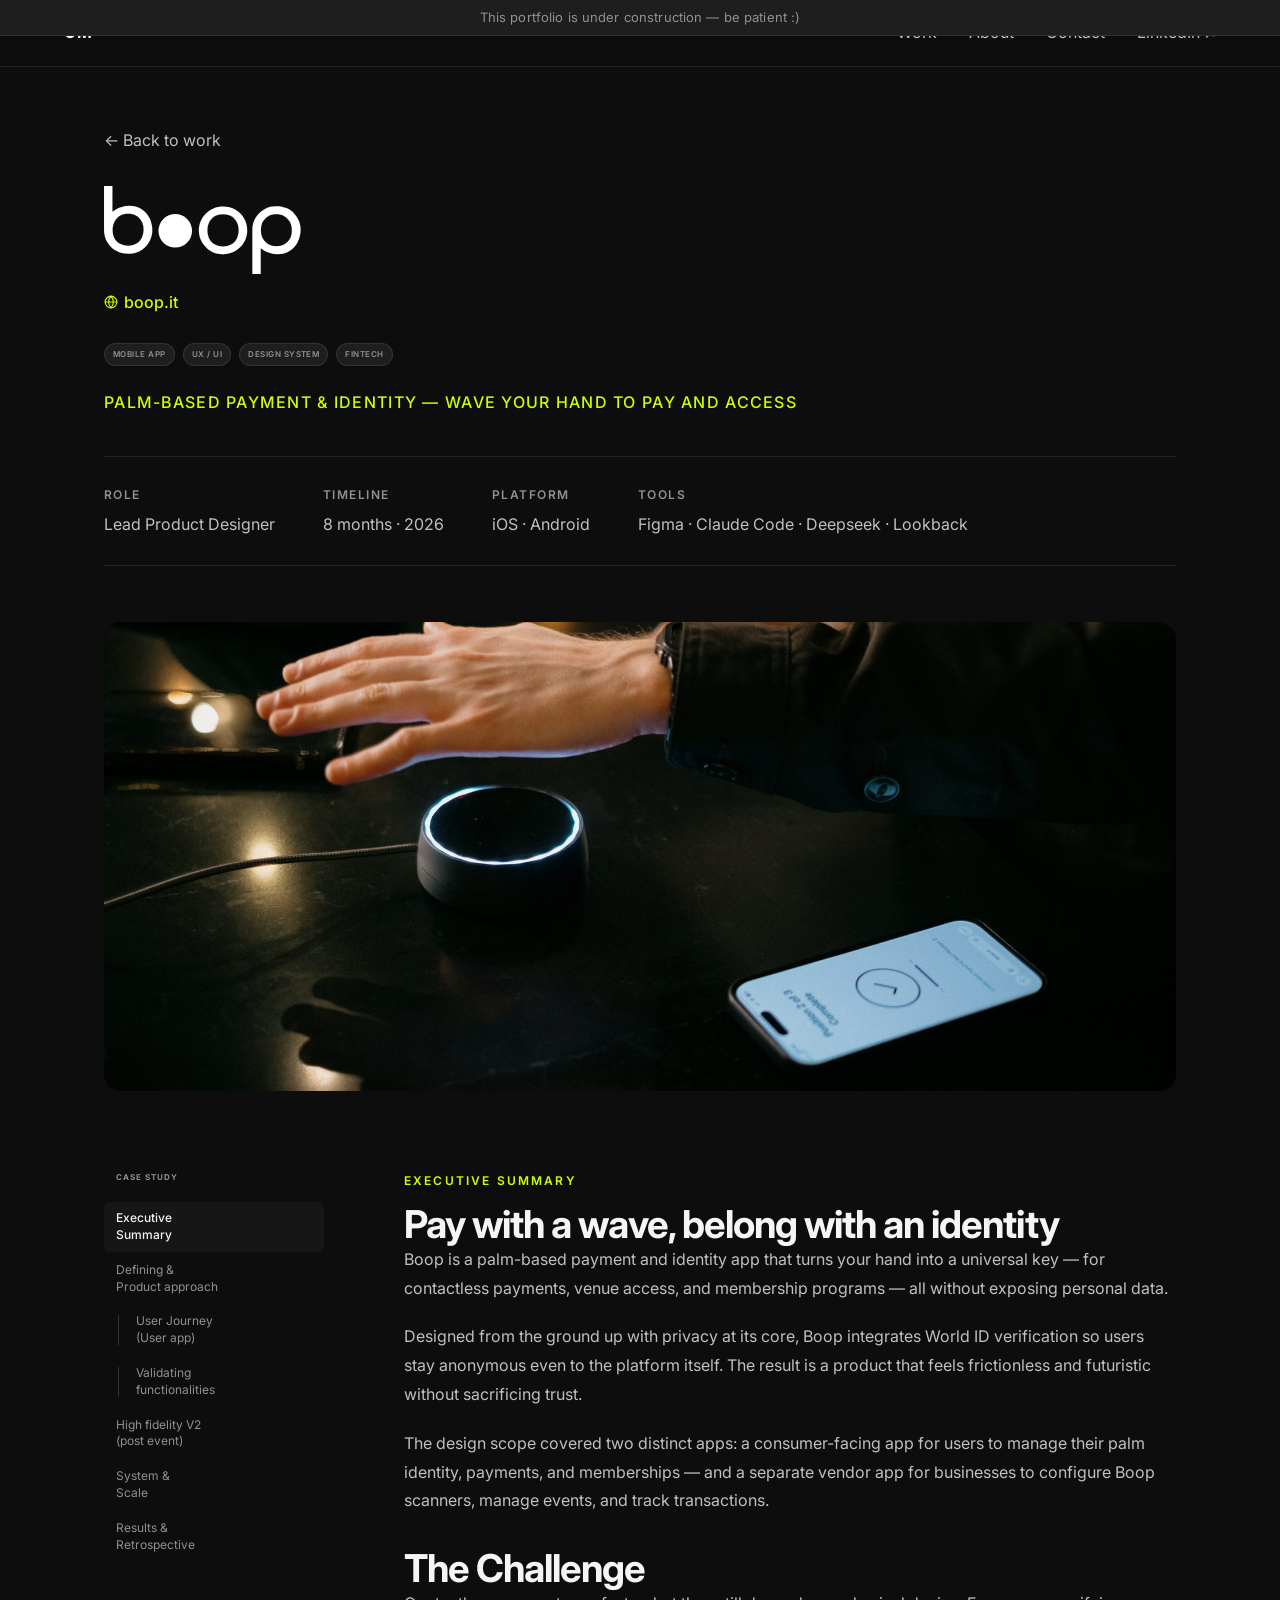
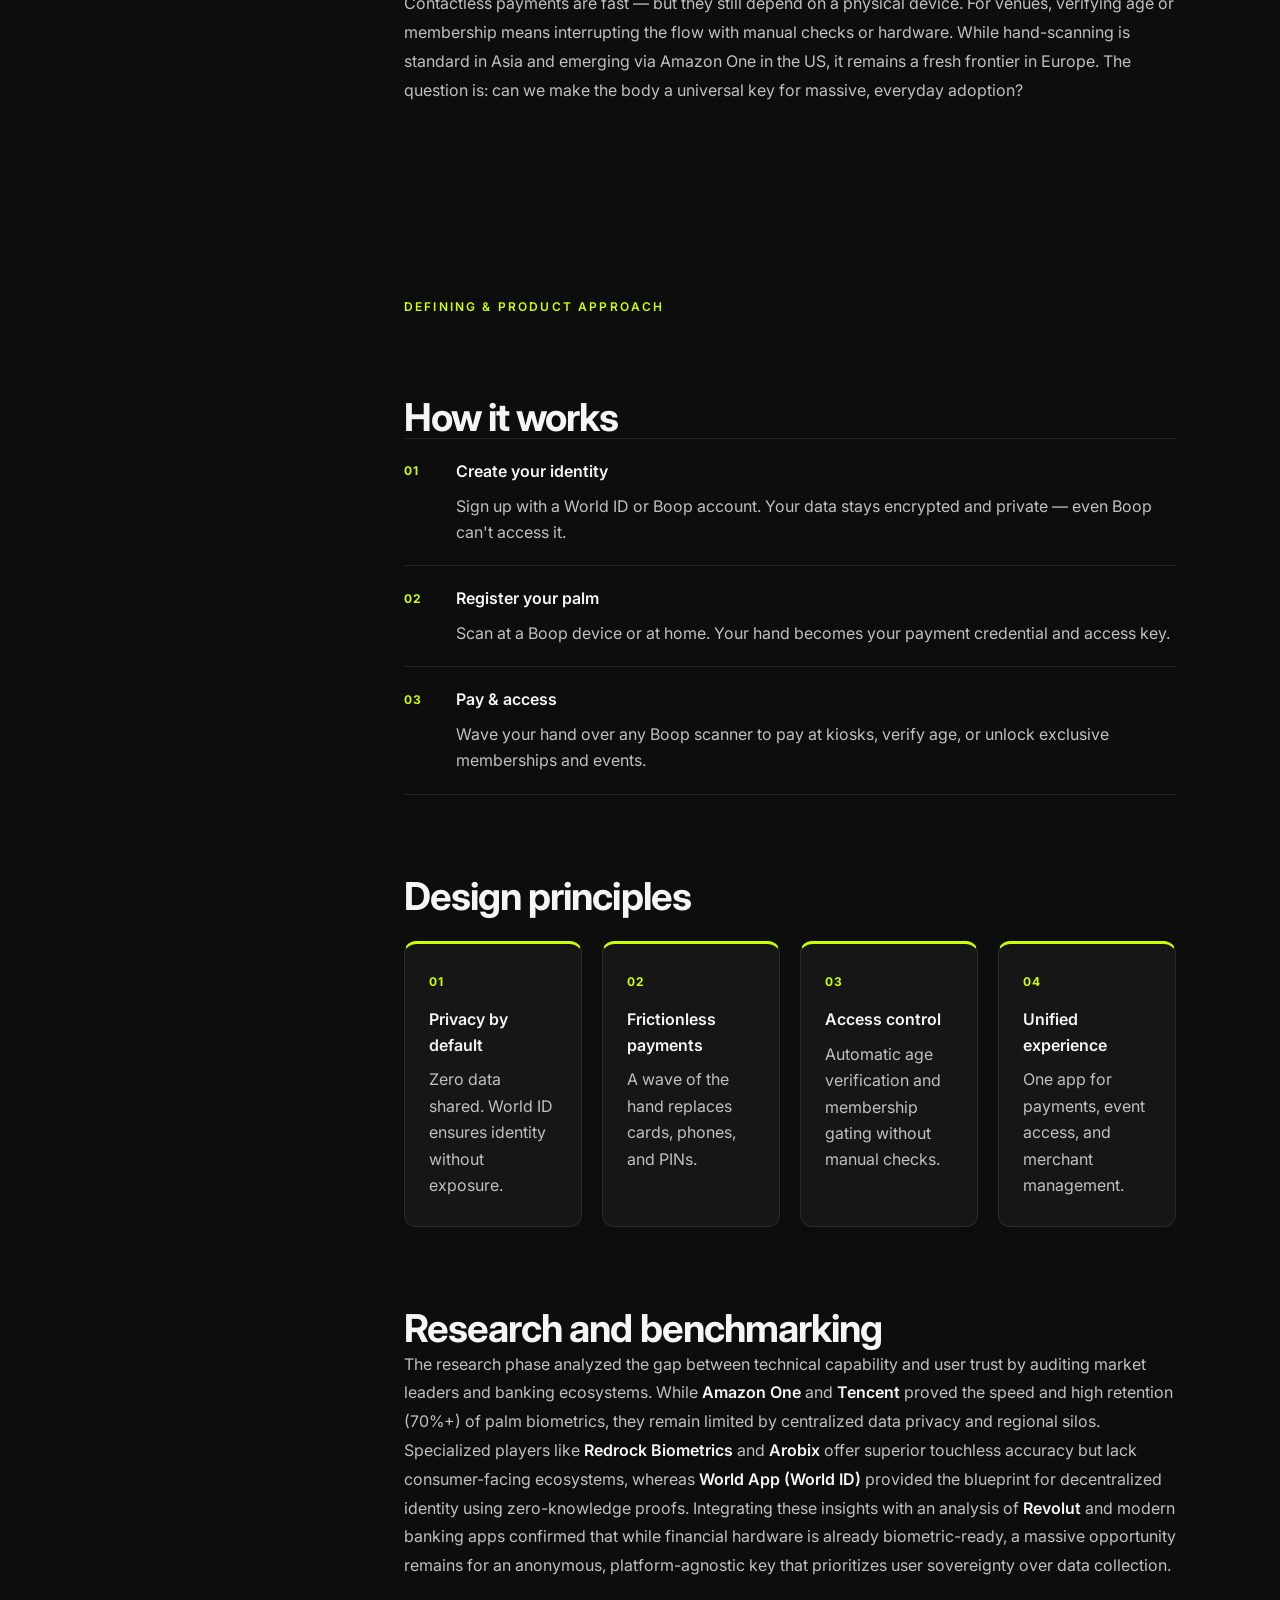
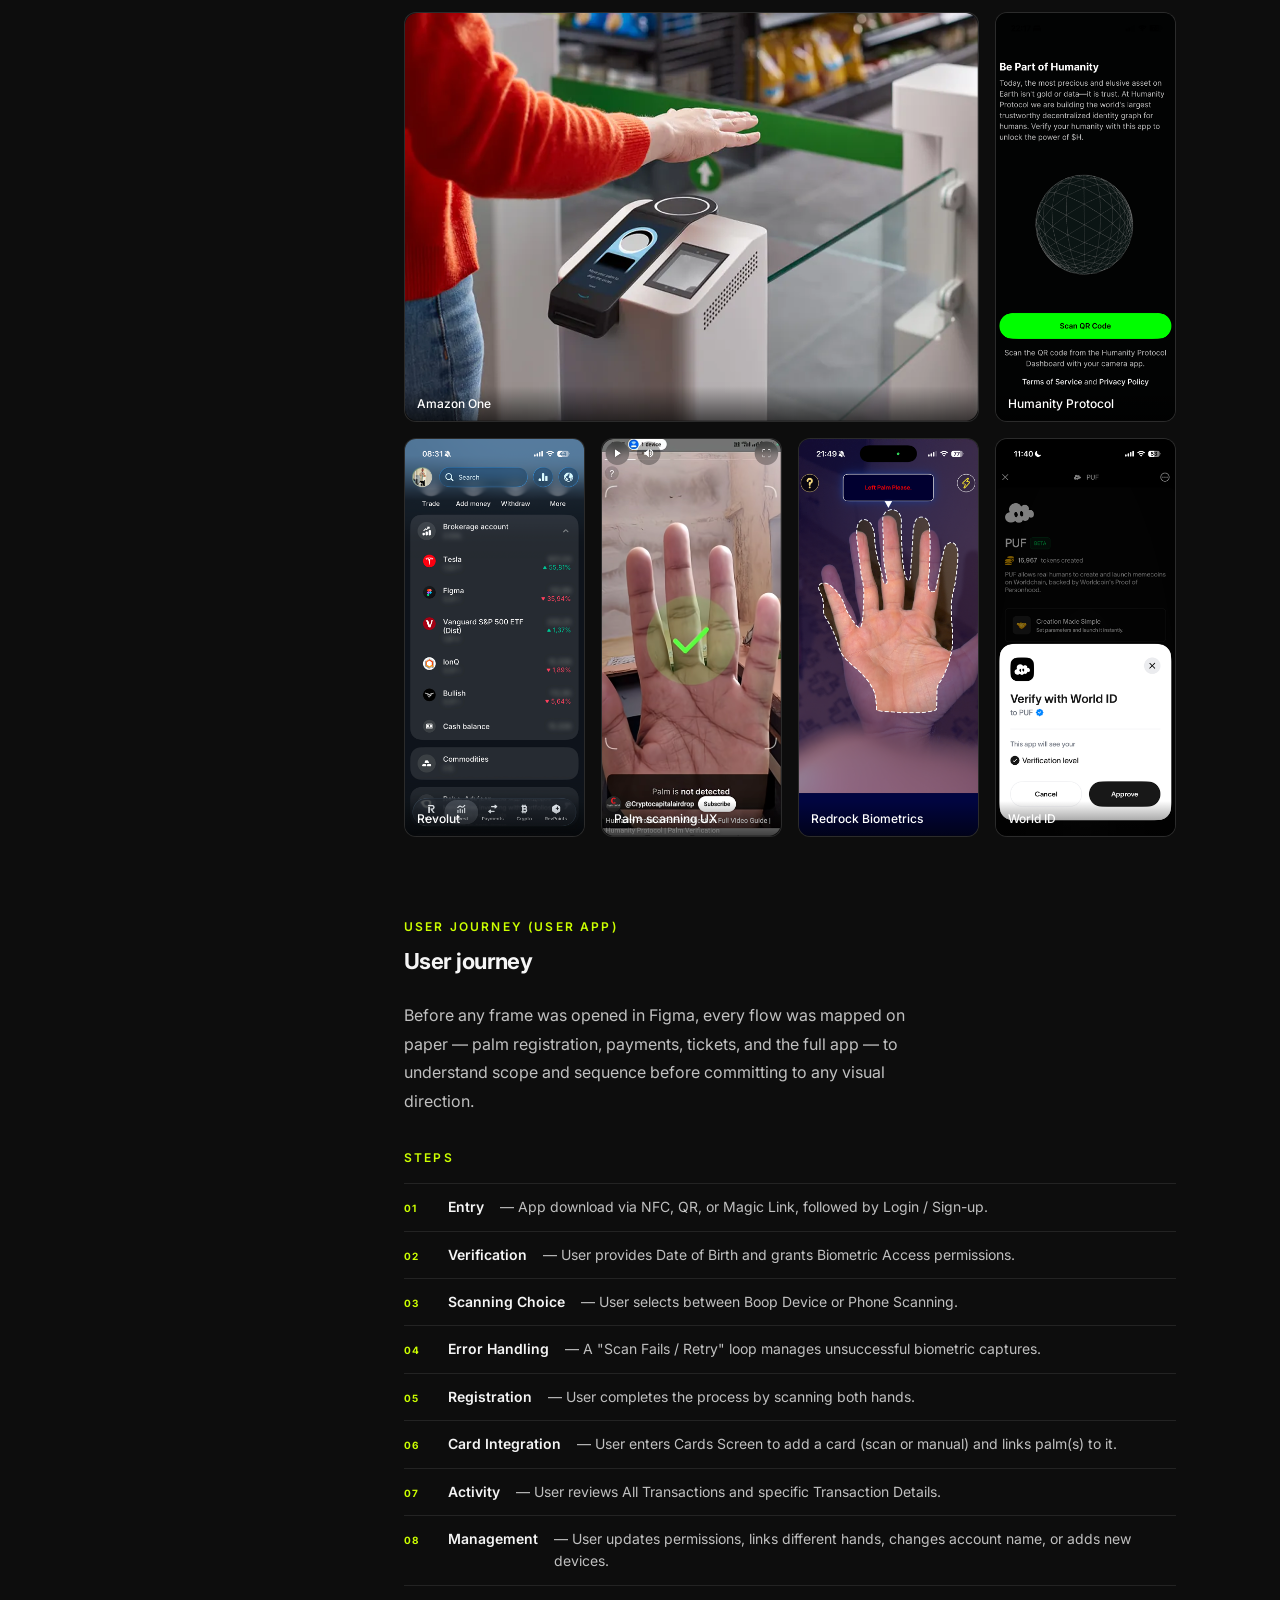
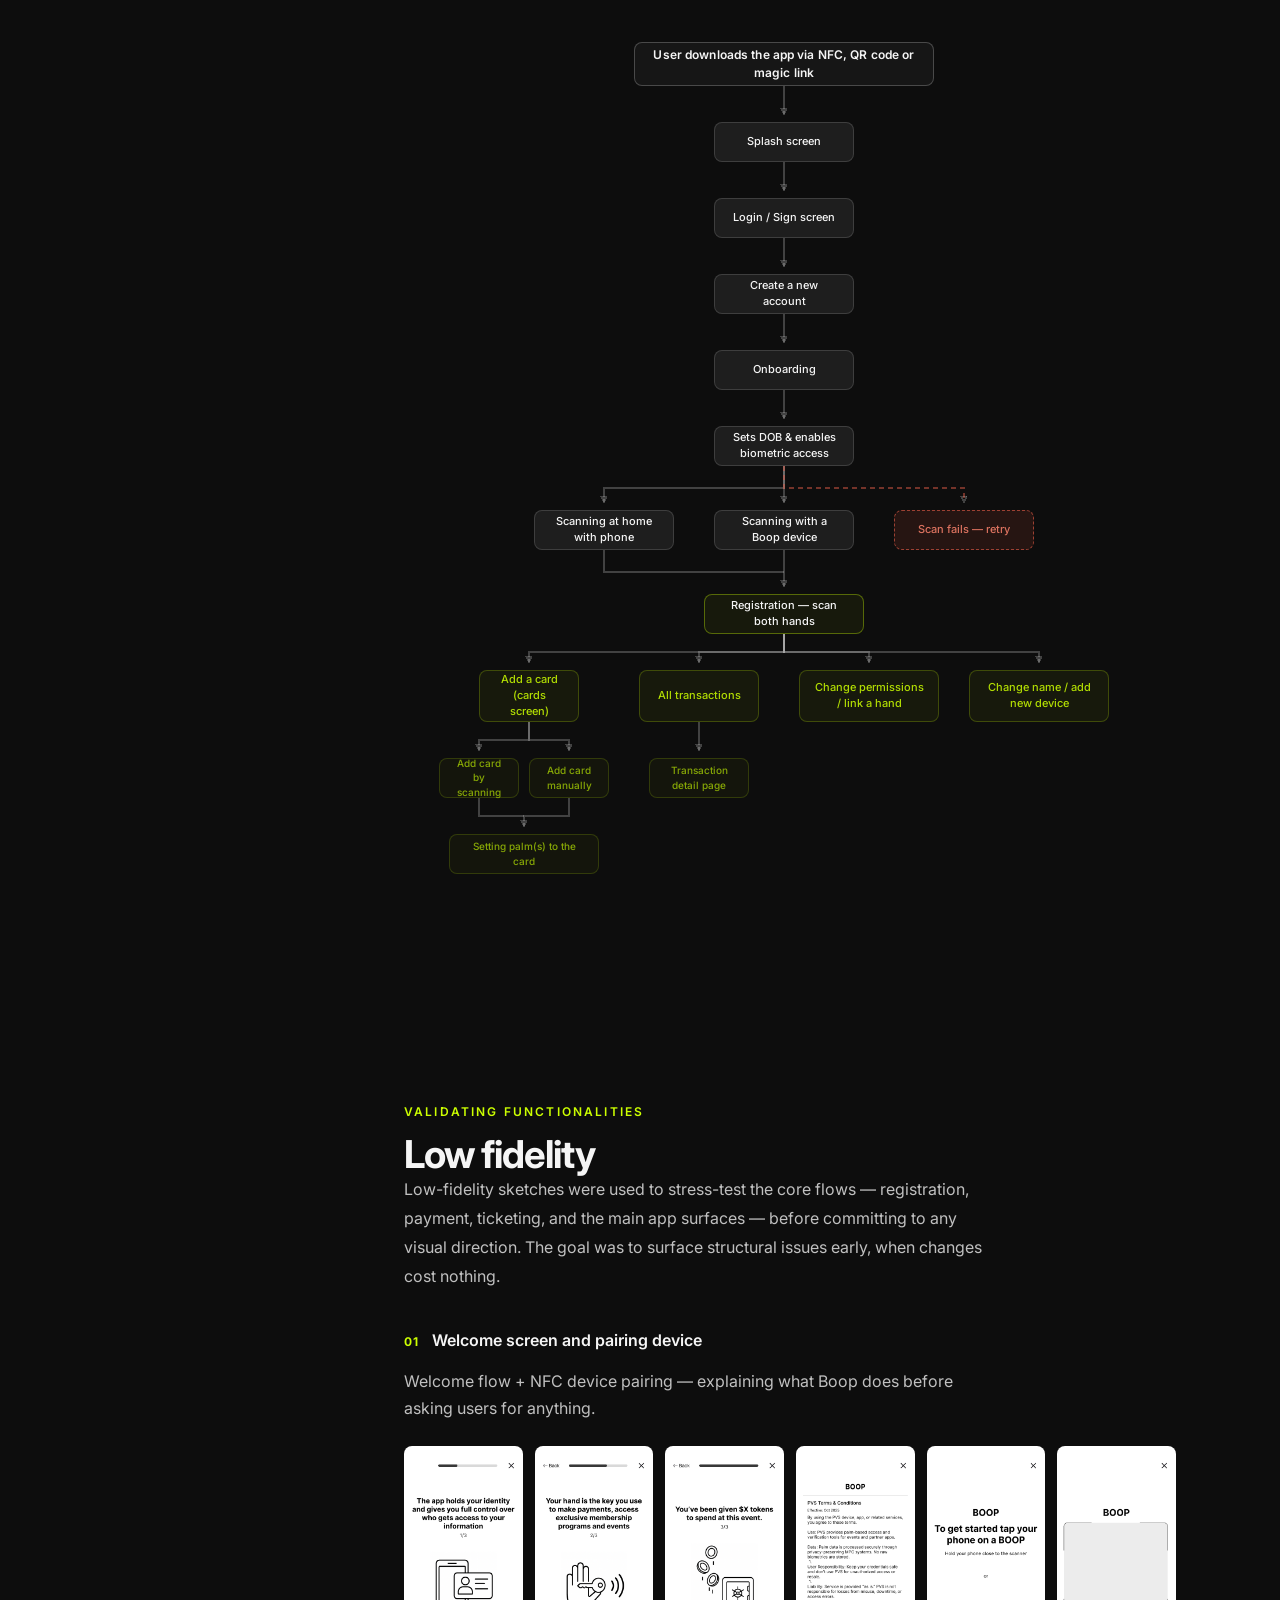
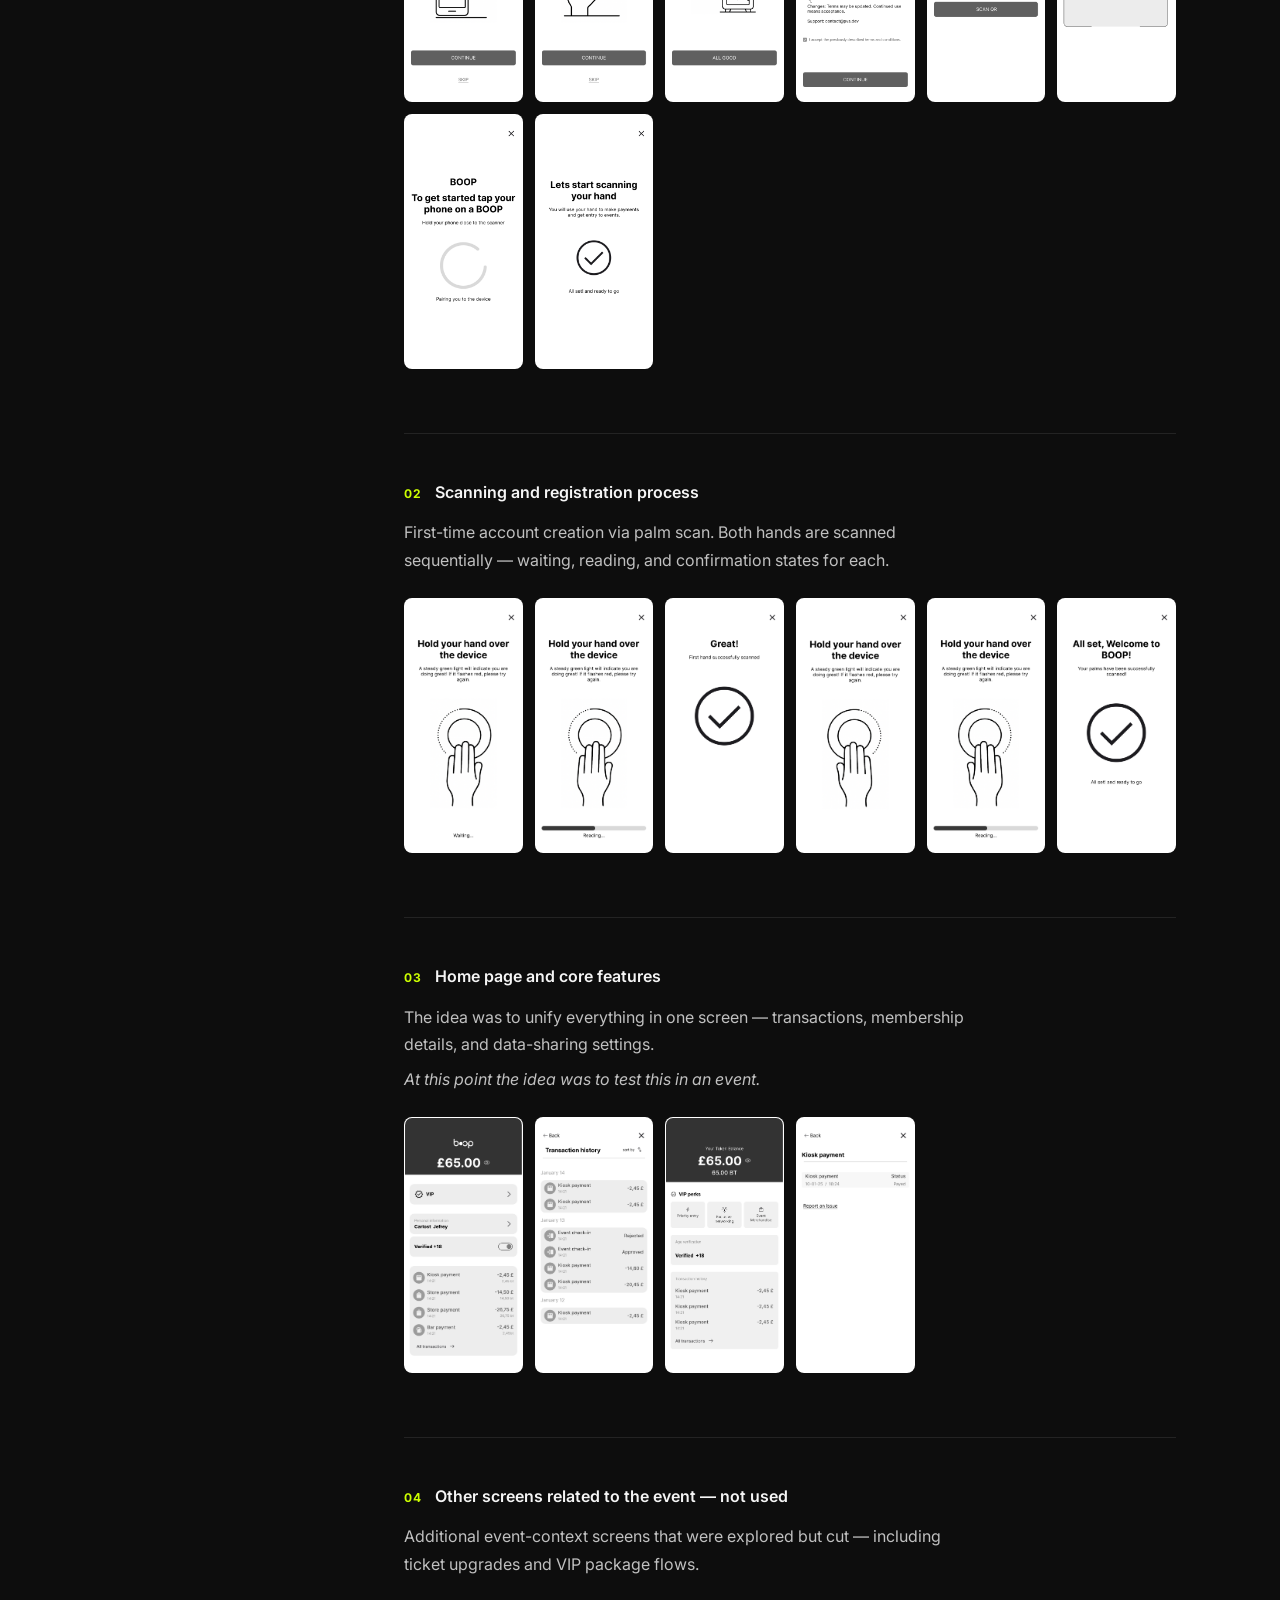
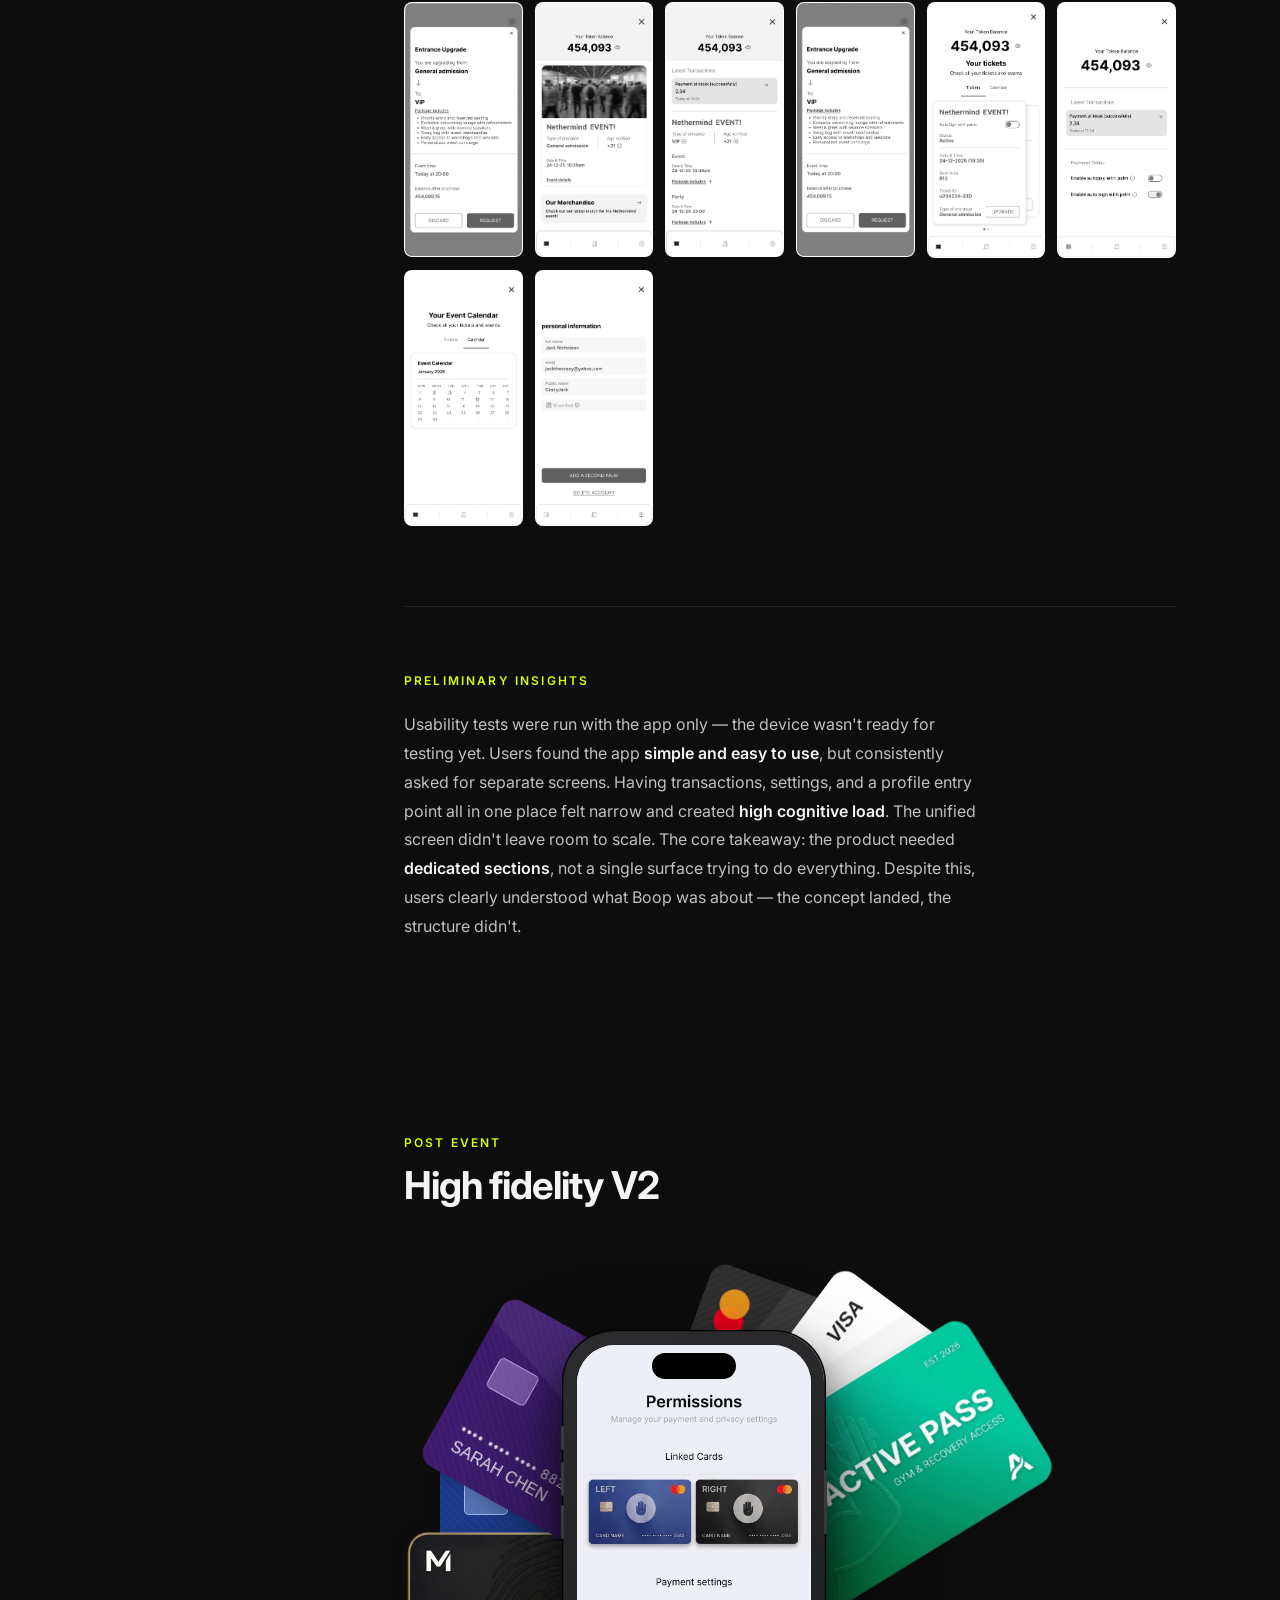
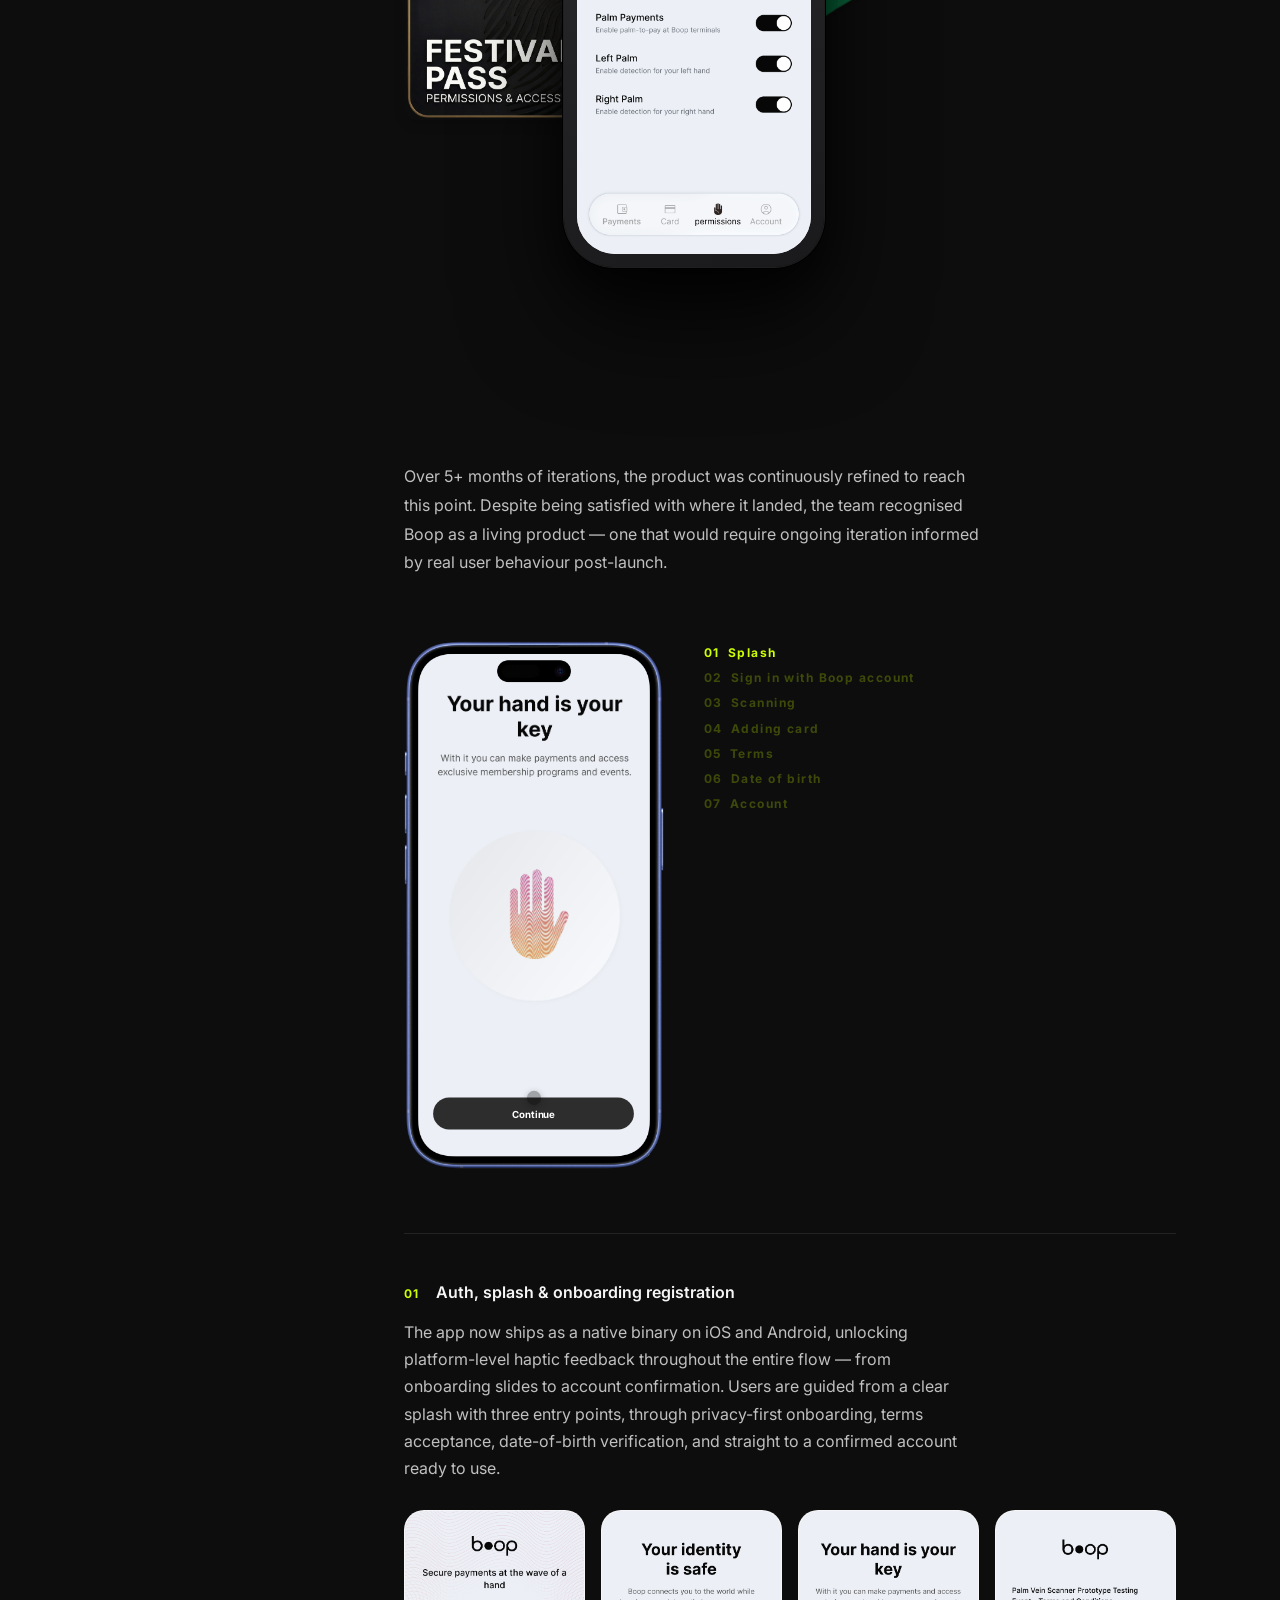
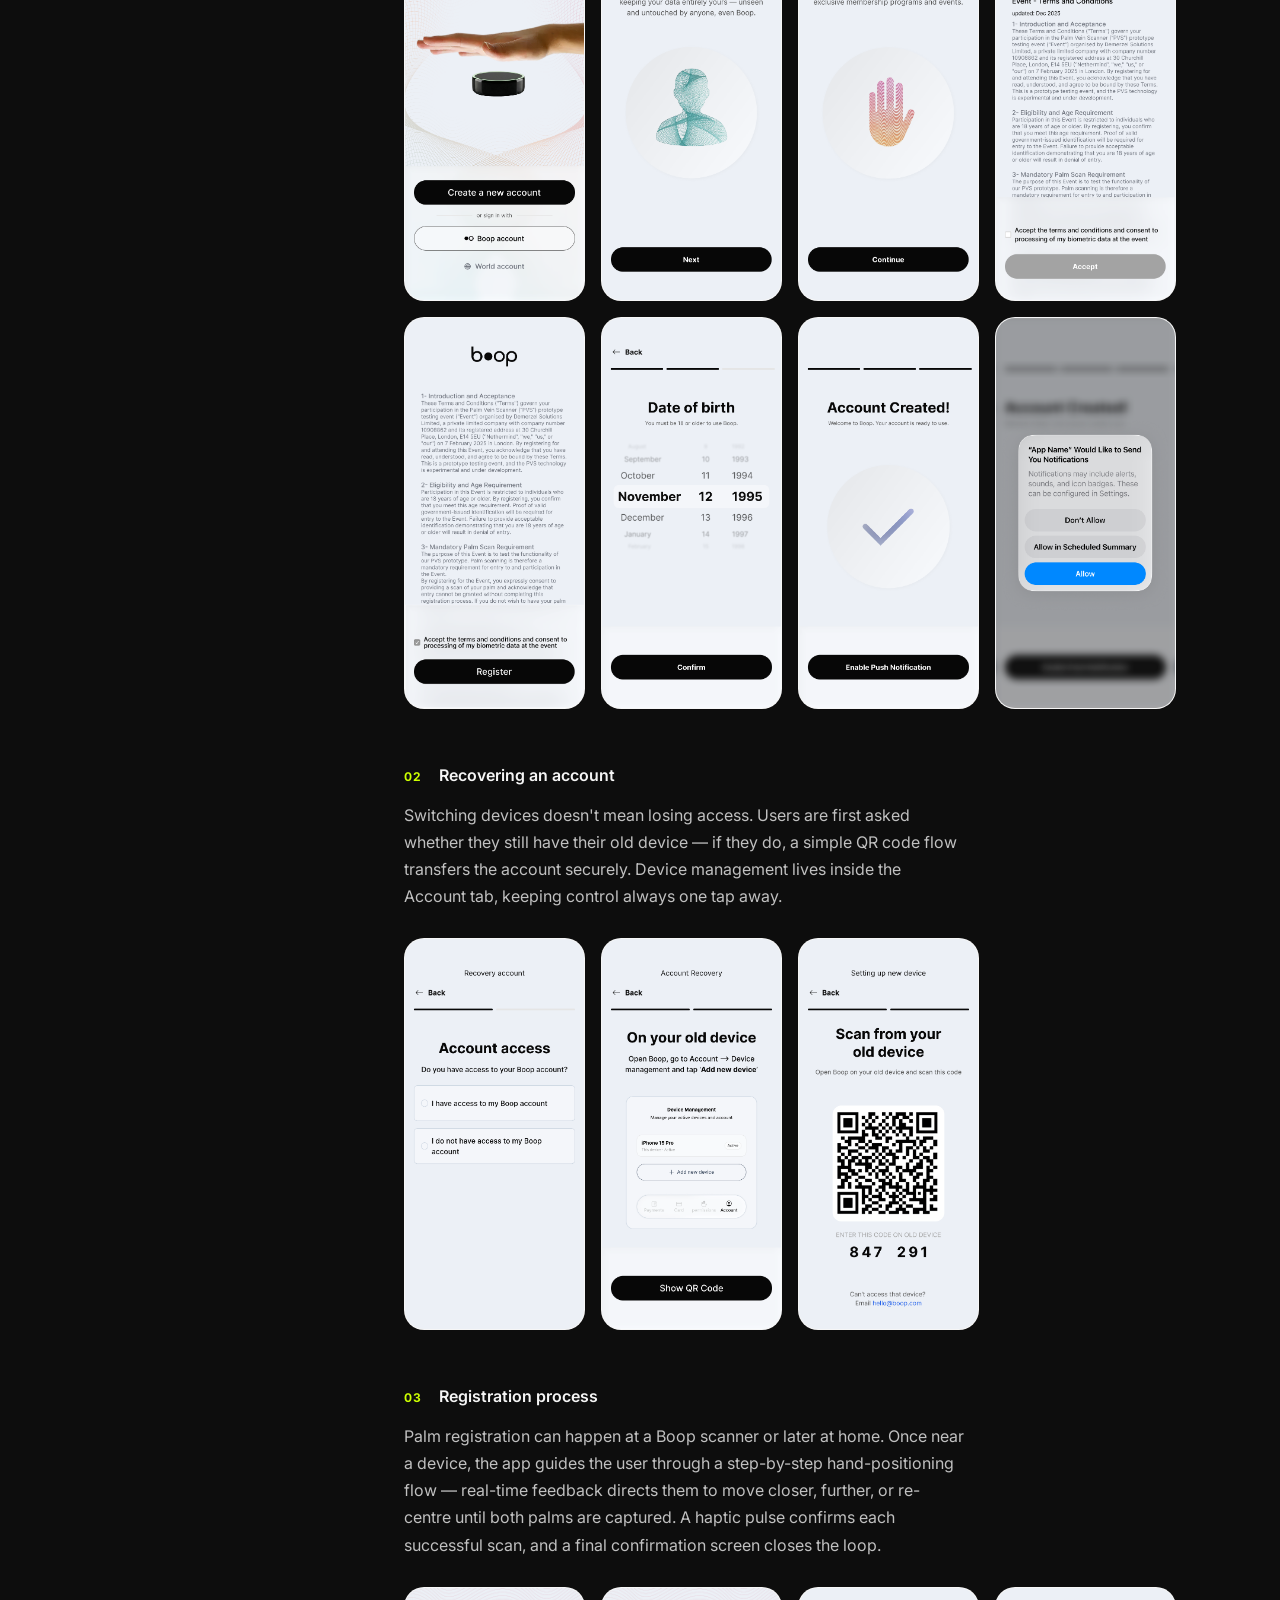
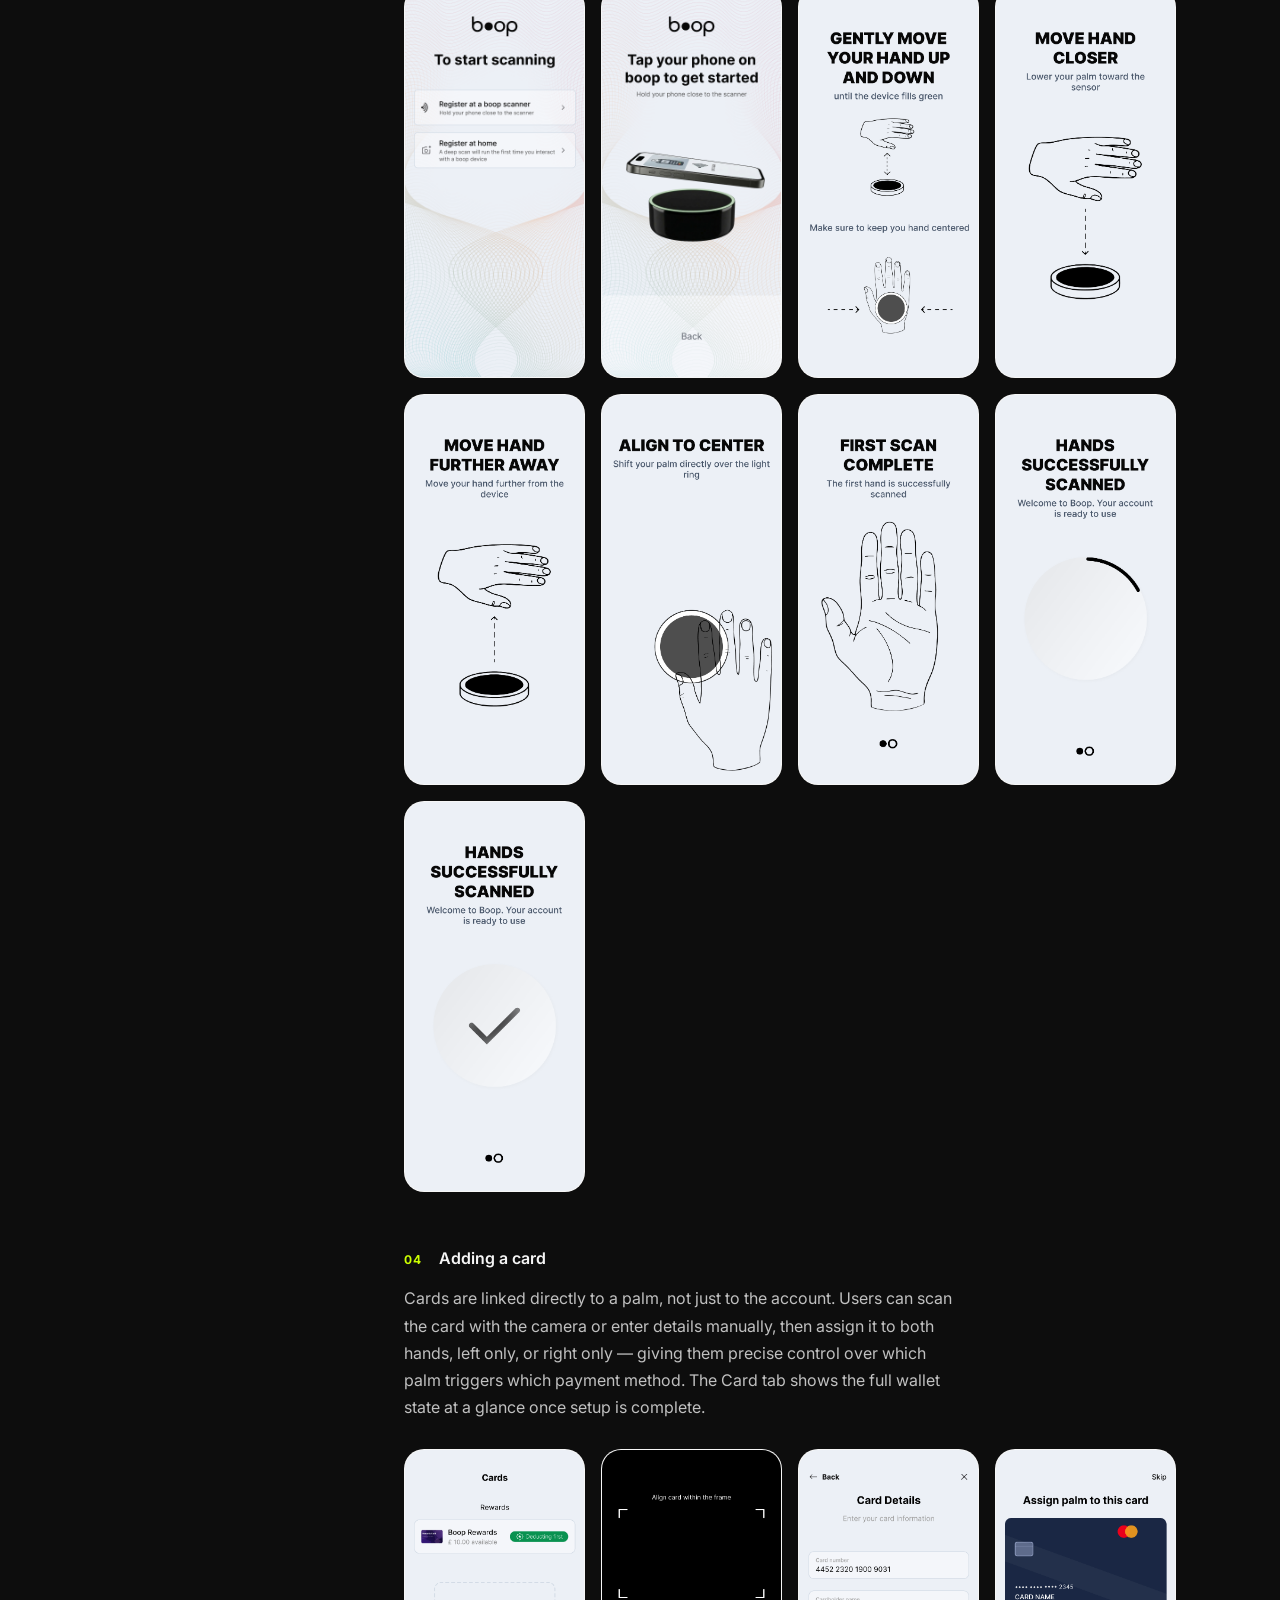
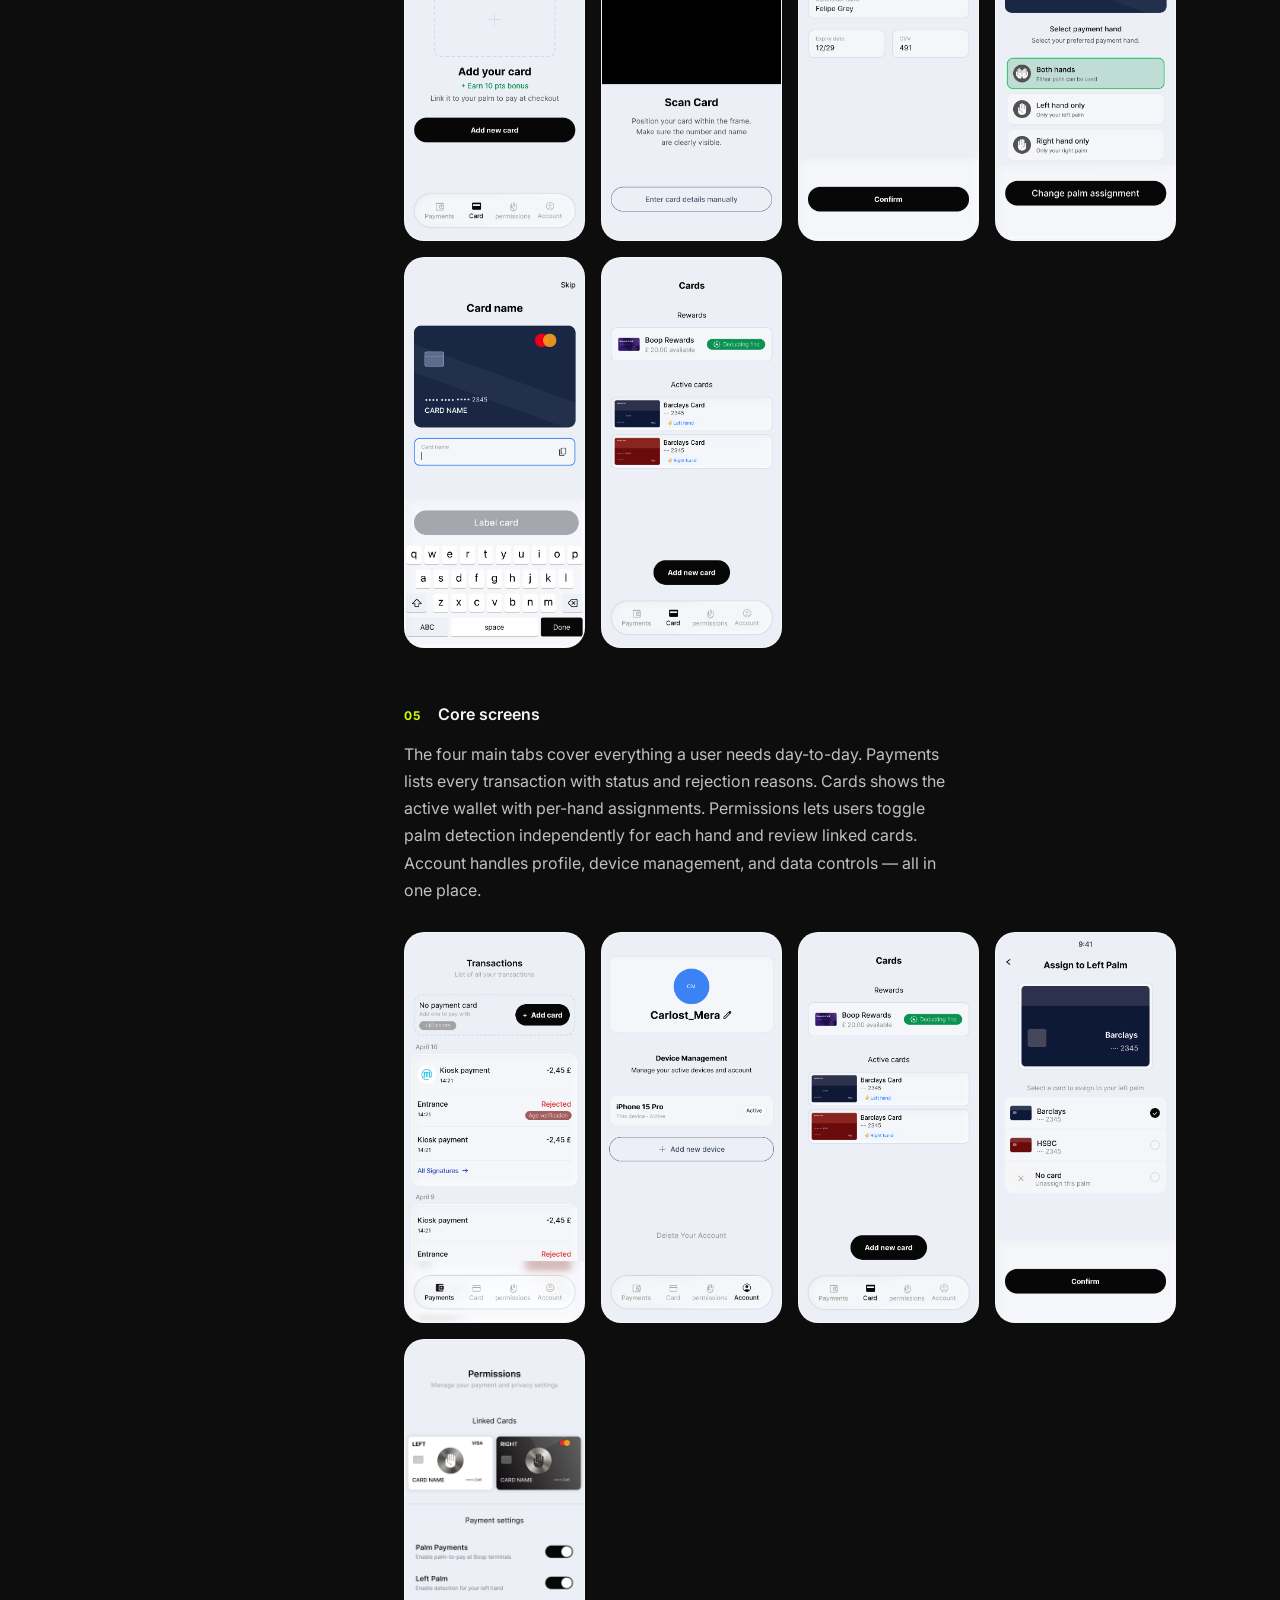
==== commit aaf6676c: "Fix misleading 90% stat in boop.html usability section Clarifies that the 90% figure refers to purch" ====
--- a/boop.html
+++ b/boop.html
@@ -2459,7 +2459,7 @@
           <!-- Research & Usability Insights -->
           <div class="boop-insights">
             <h3 class="boop-insights__heading">Research &amp; Usability Insights</h3>
-            <p class="proj-text" style="max-width:640px;margin-bottom:2.5rem">During the initial testing phase, we discovered that 90% of users successfully navigated the base payment flow without assistance. However, several critical friction points during the biometric enrollment and card management phases led to key design iterations.</p>
+            <p class="proj-text" style="max-width:640px;margin-bottom:2.5rem">During the initial testing phase, we discovered that 90% of purchases at the event were completed successfully by paying with a hand — a product-level reliability number for the core payment mechanism at the point of sale, not an app-UX metric. However, several critical friction points during the biometric enrollment and card management phases led to key design iterations.</p>
 
             <div class="boop-insight-list">
 
--- a/style.css
+++ b/style.css
@@ -202,6 +202,14 @@
 @keyframes wordEnter {
   from { opacity: 0; transform: translateY(55%); }
   to   { opacity: 1; transform: translateY(0); }
+}
+
+.hero__subtitle {
+  font-size: clamp(1.25rem, 2.5vw, 2rem);
+  font-weight: 700;
+  color: var(--text-primary);
+  letter-spacing: -.02em;
+  line-height: 1.1;
 }
 
 .hero__tagline {
